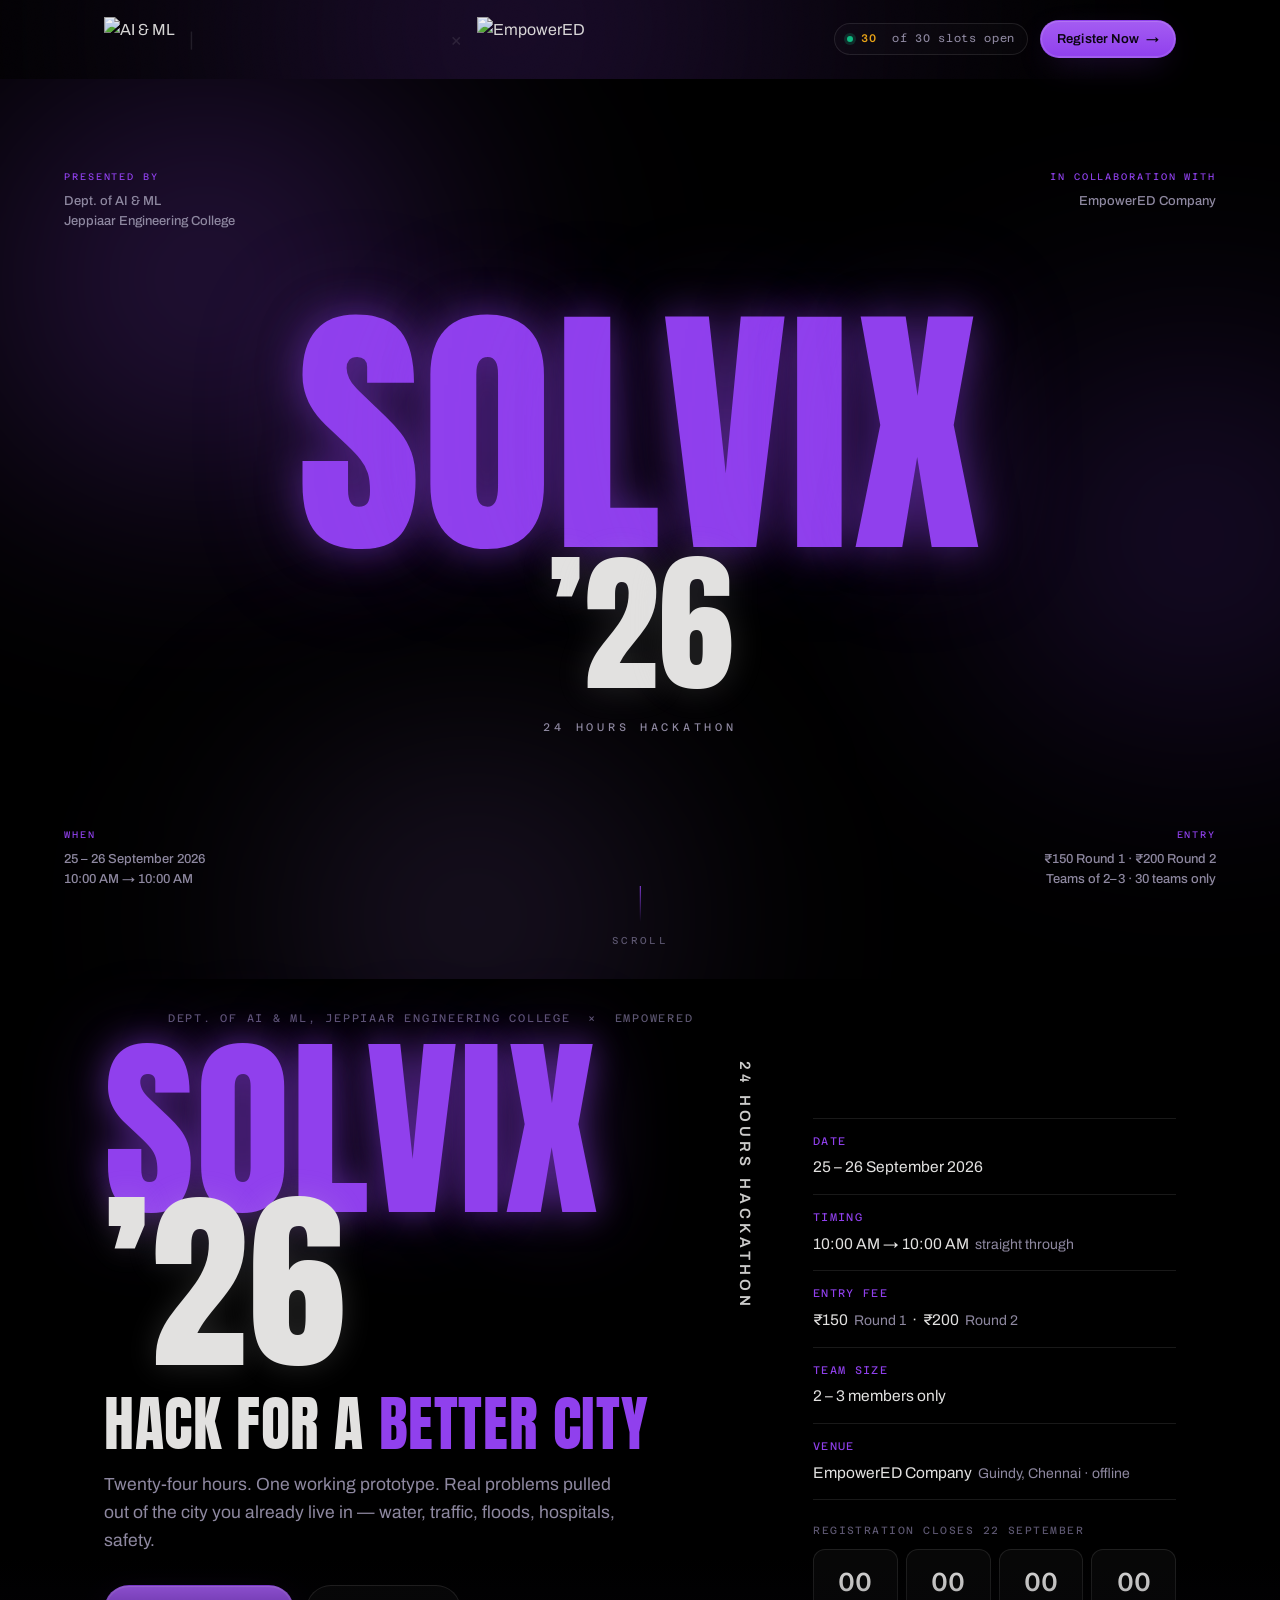
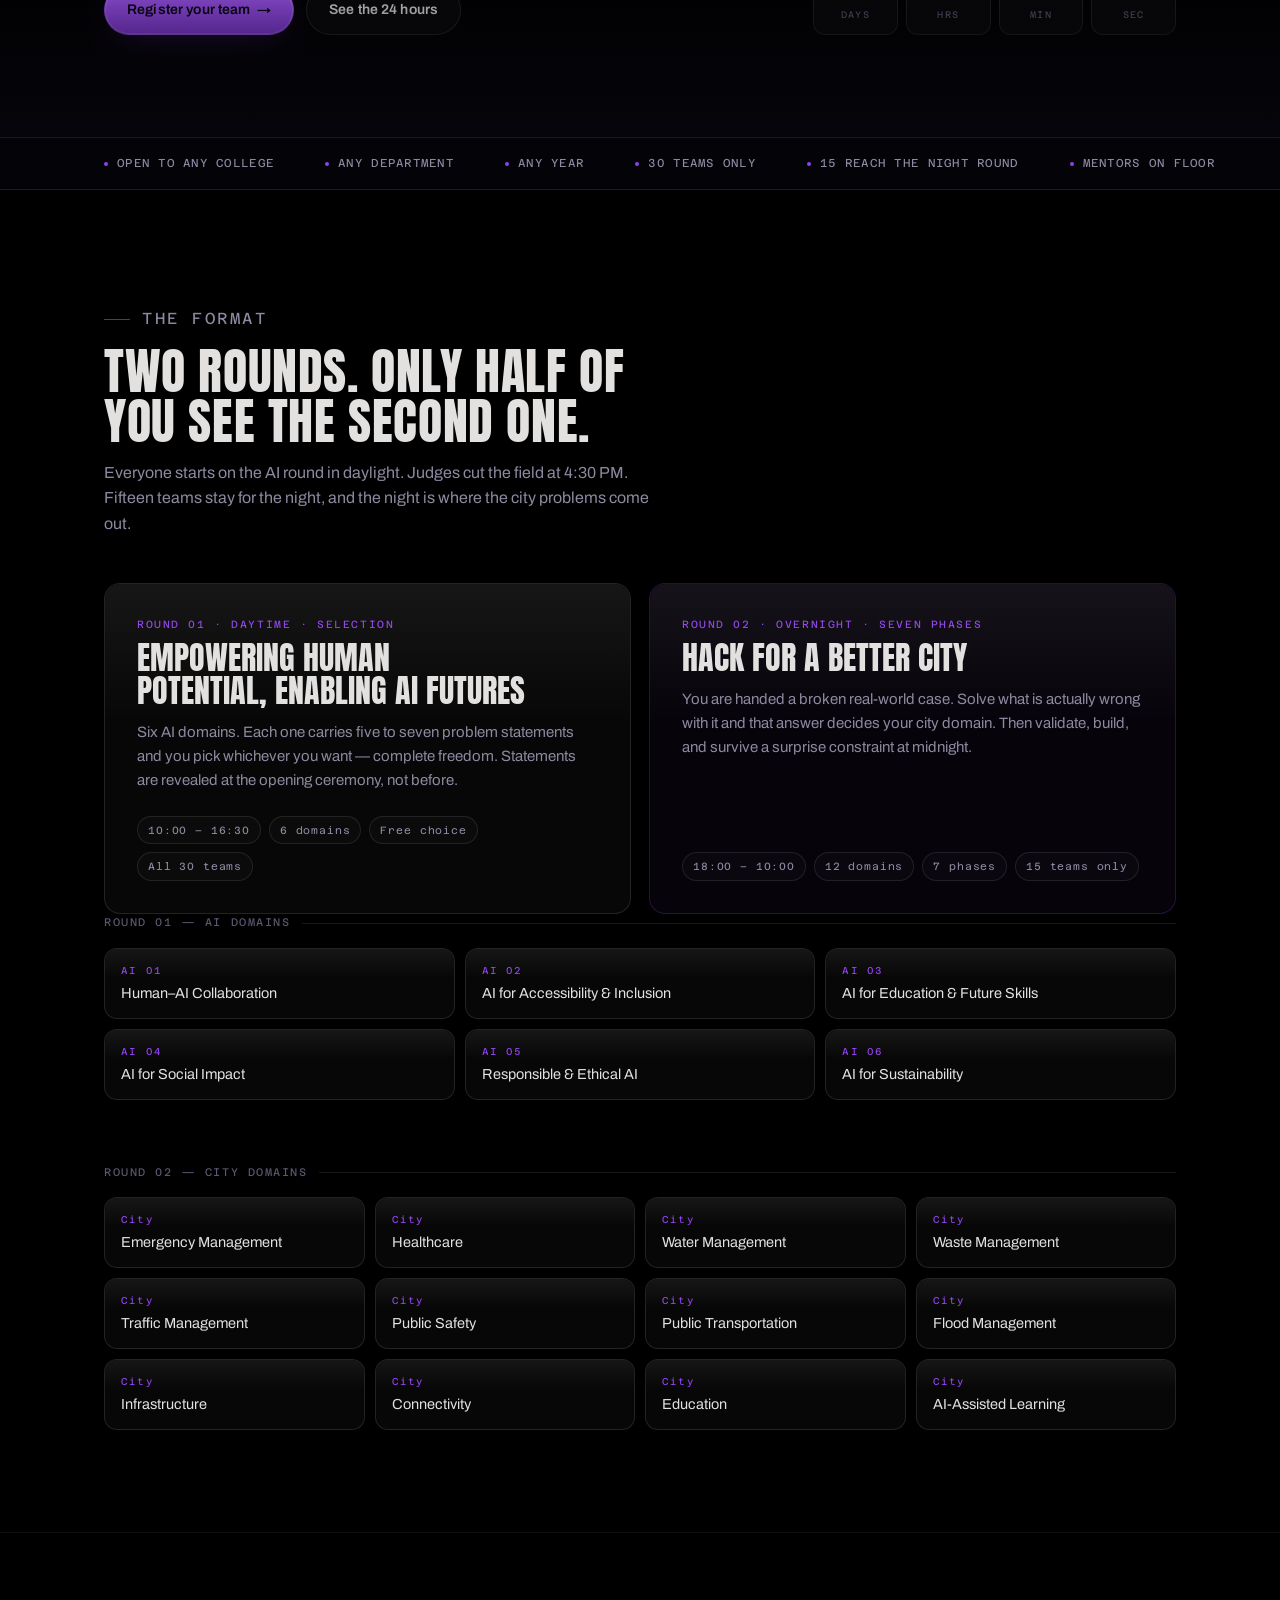
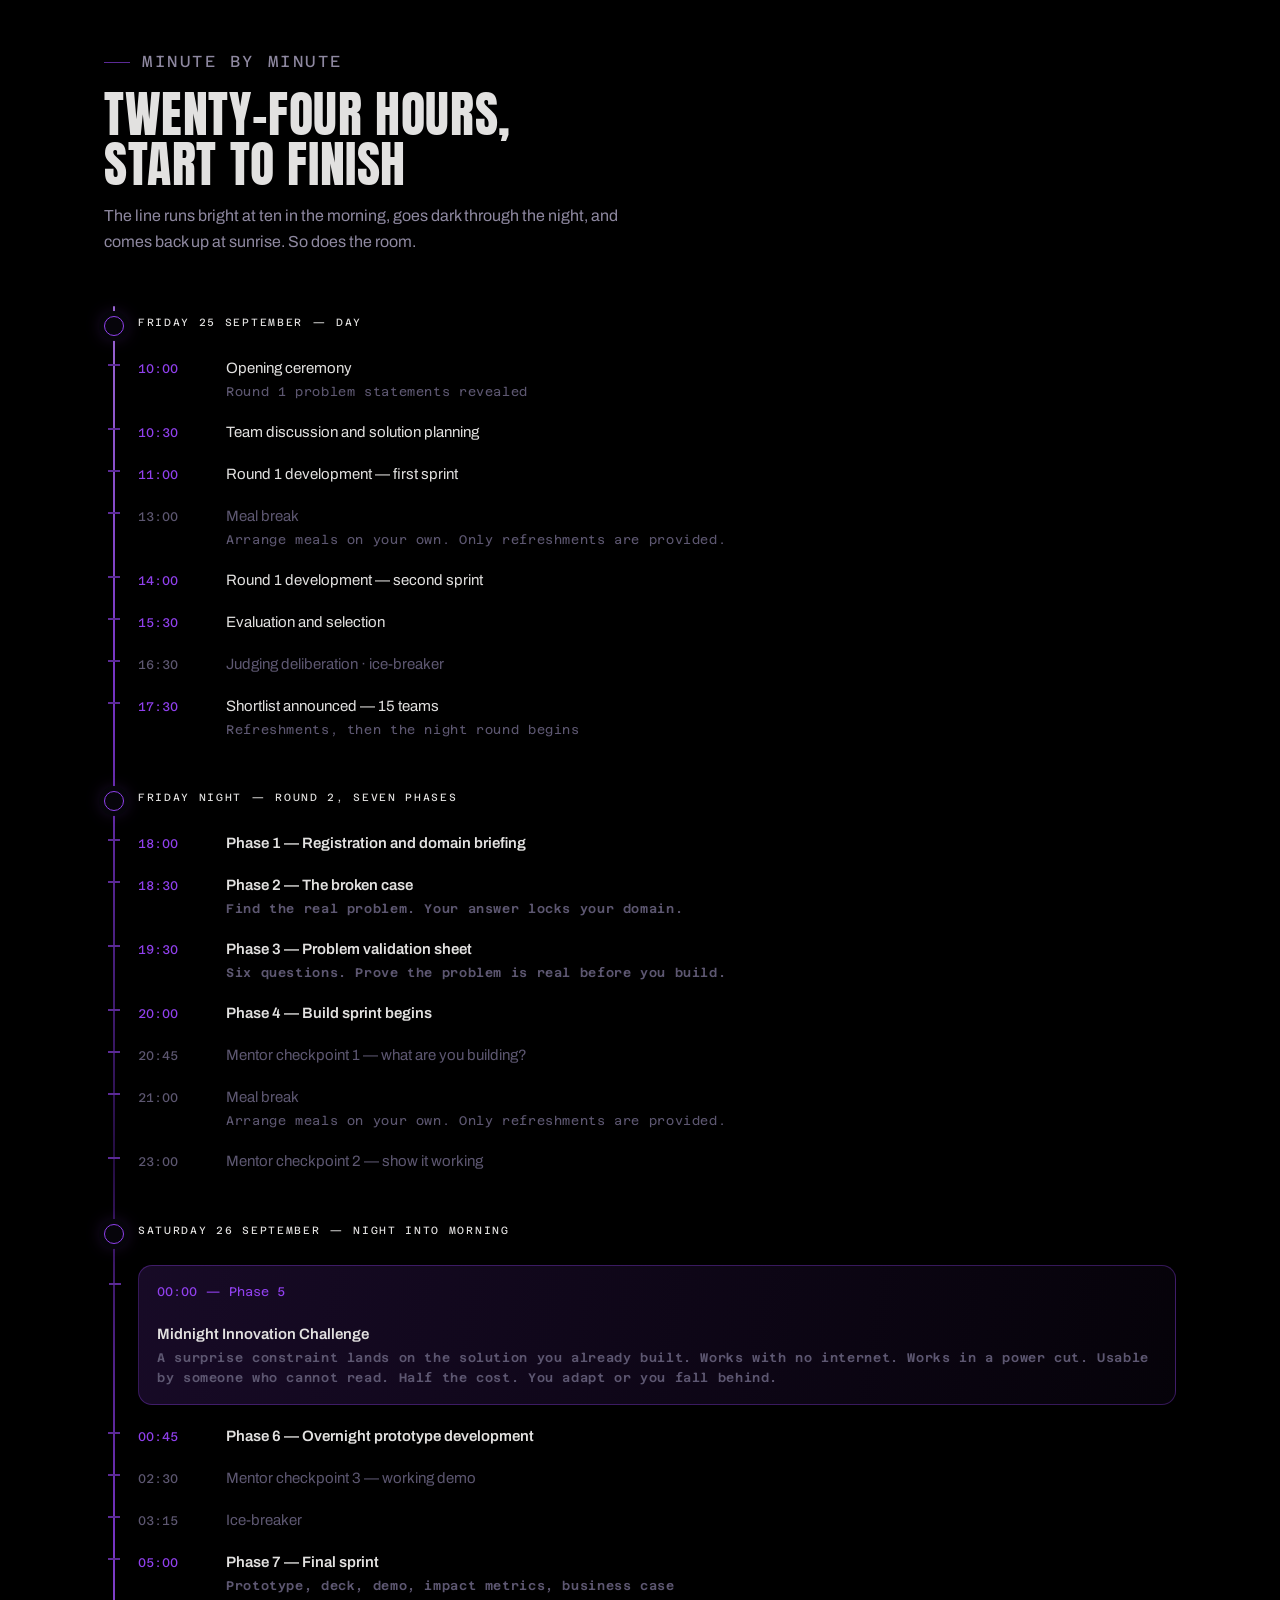
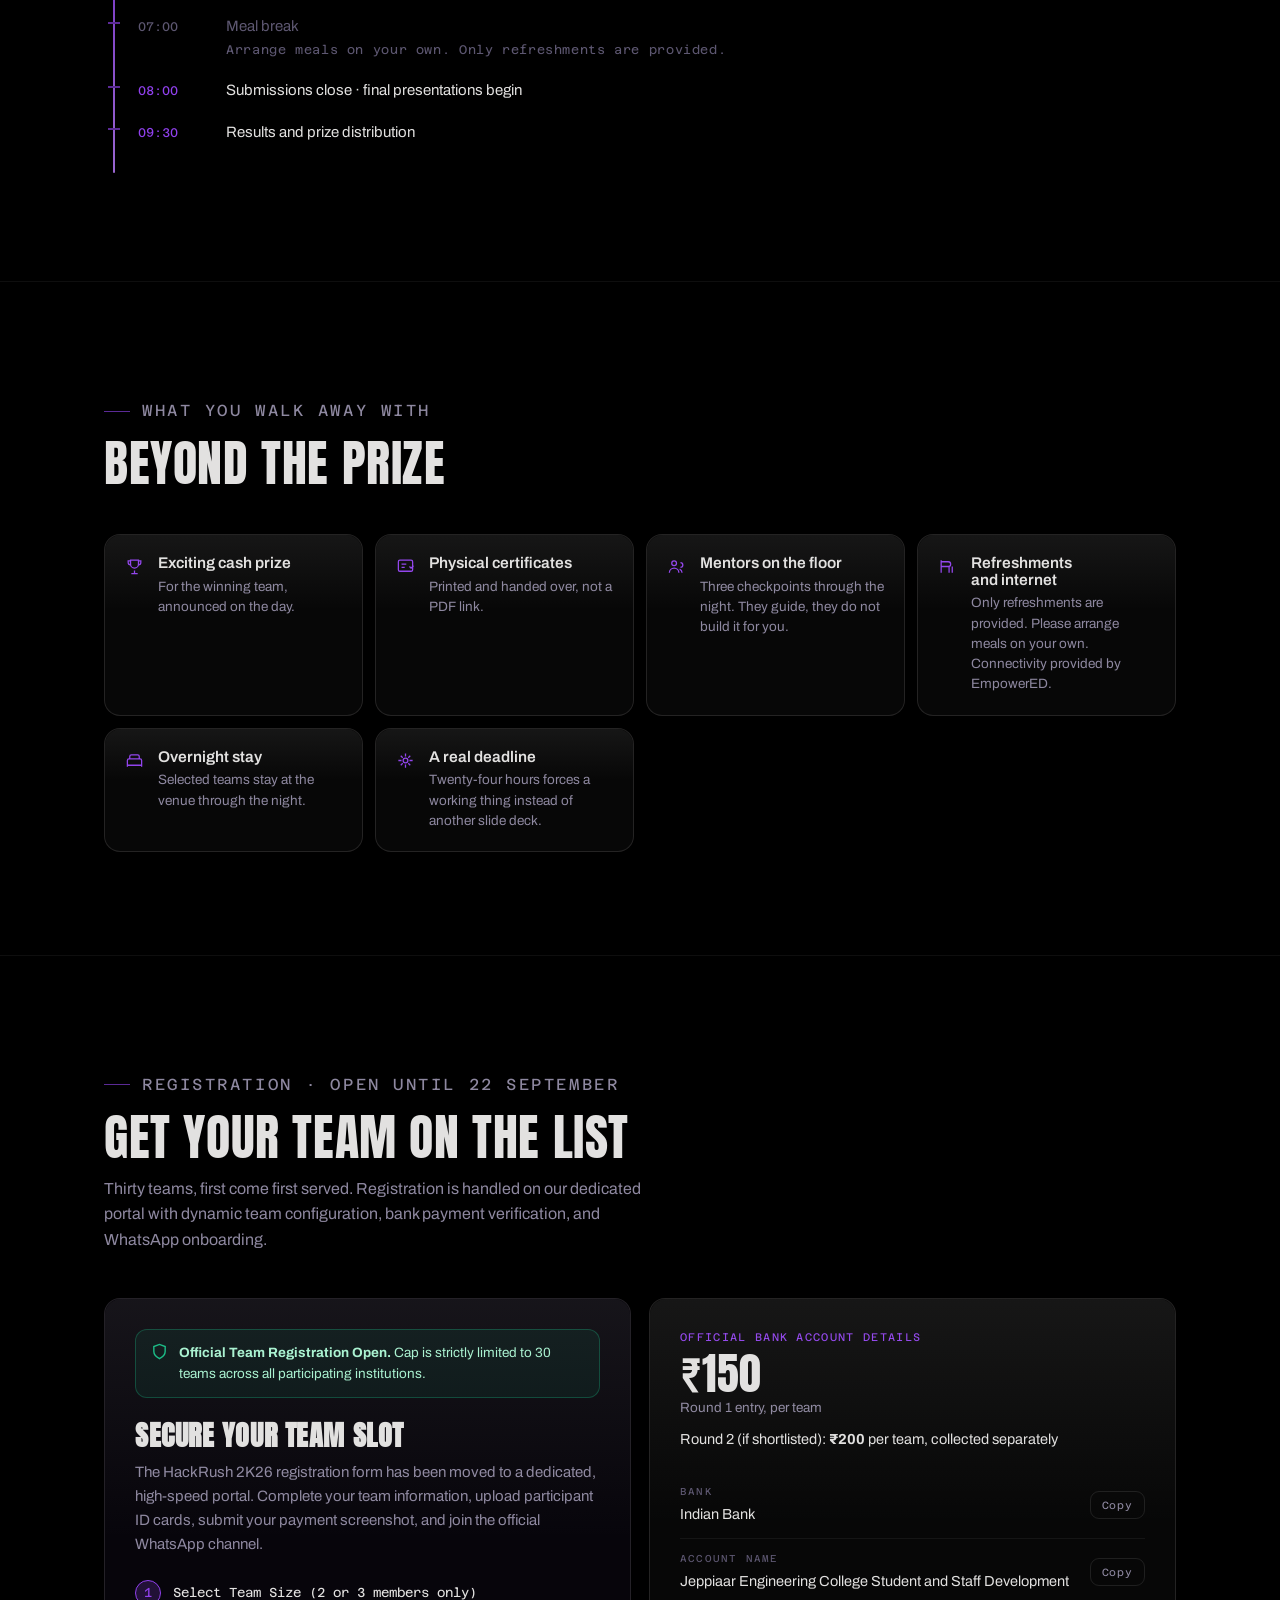
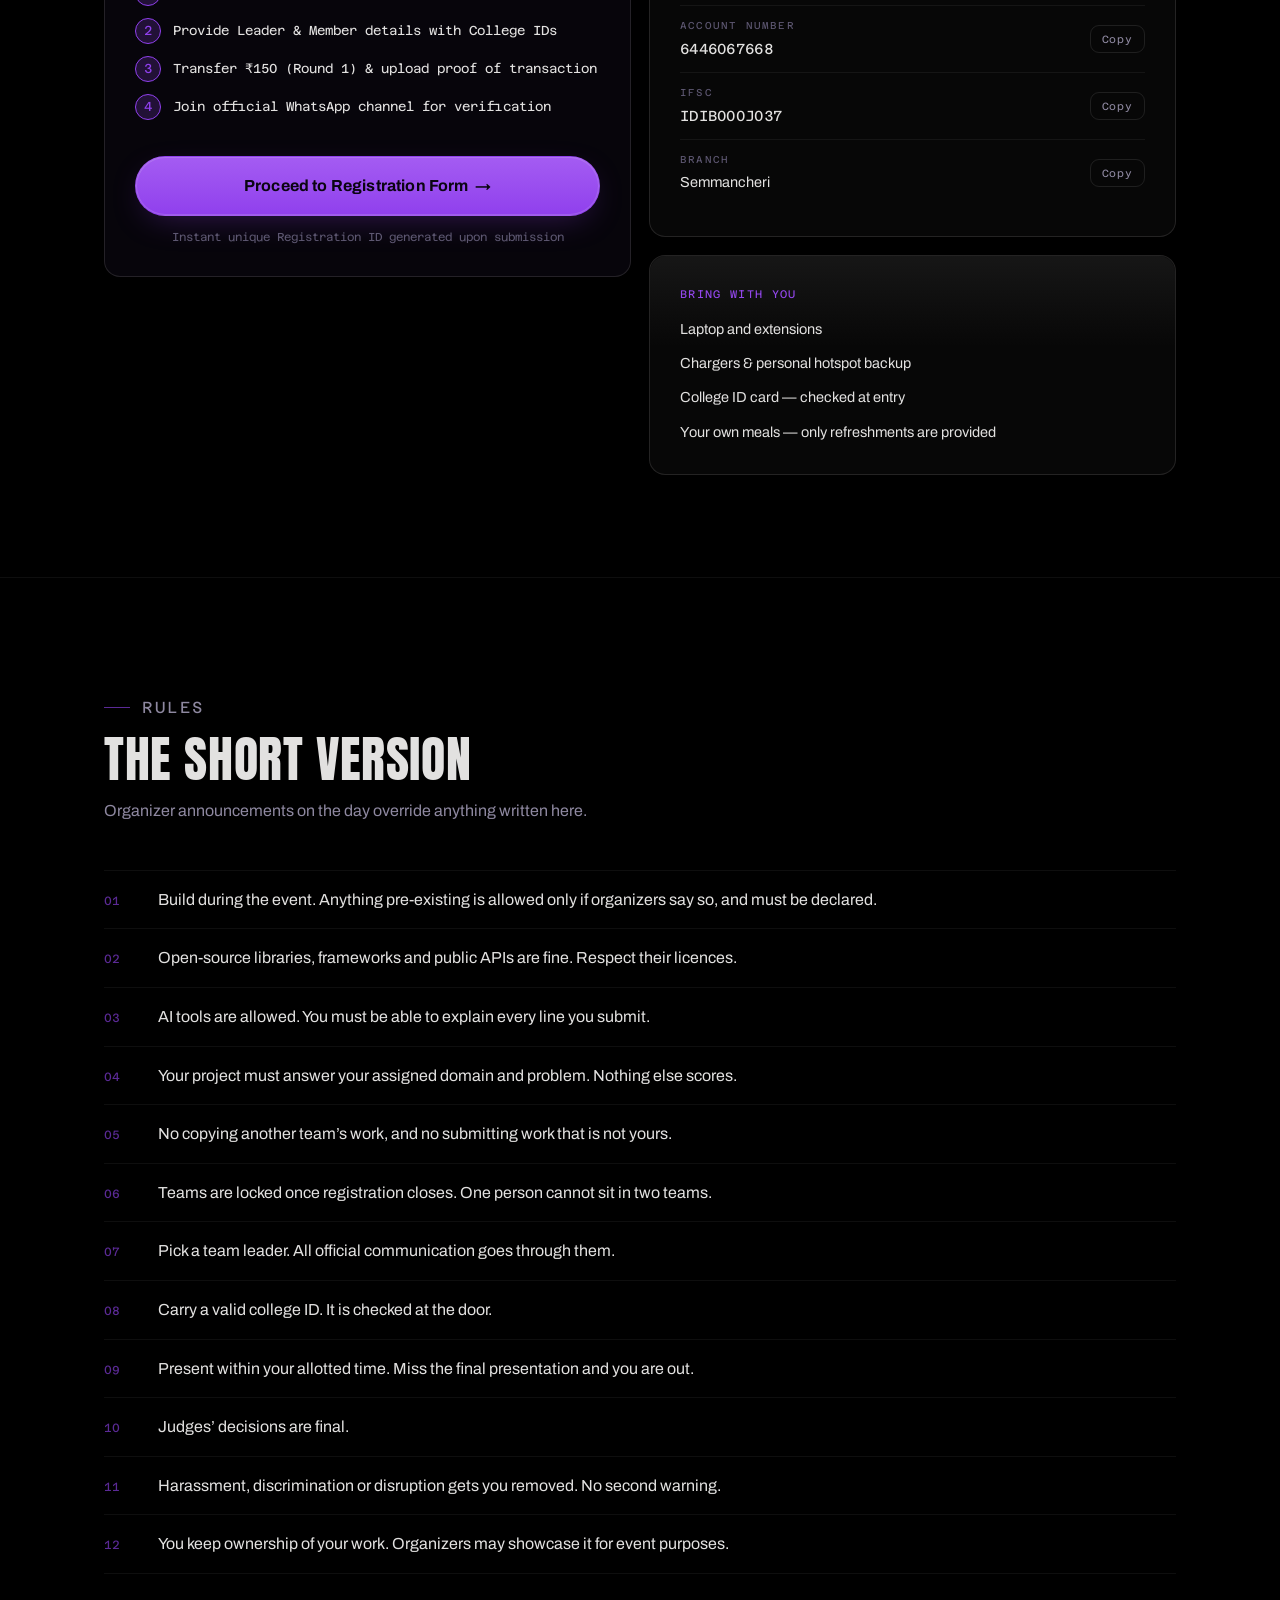
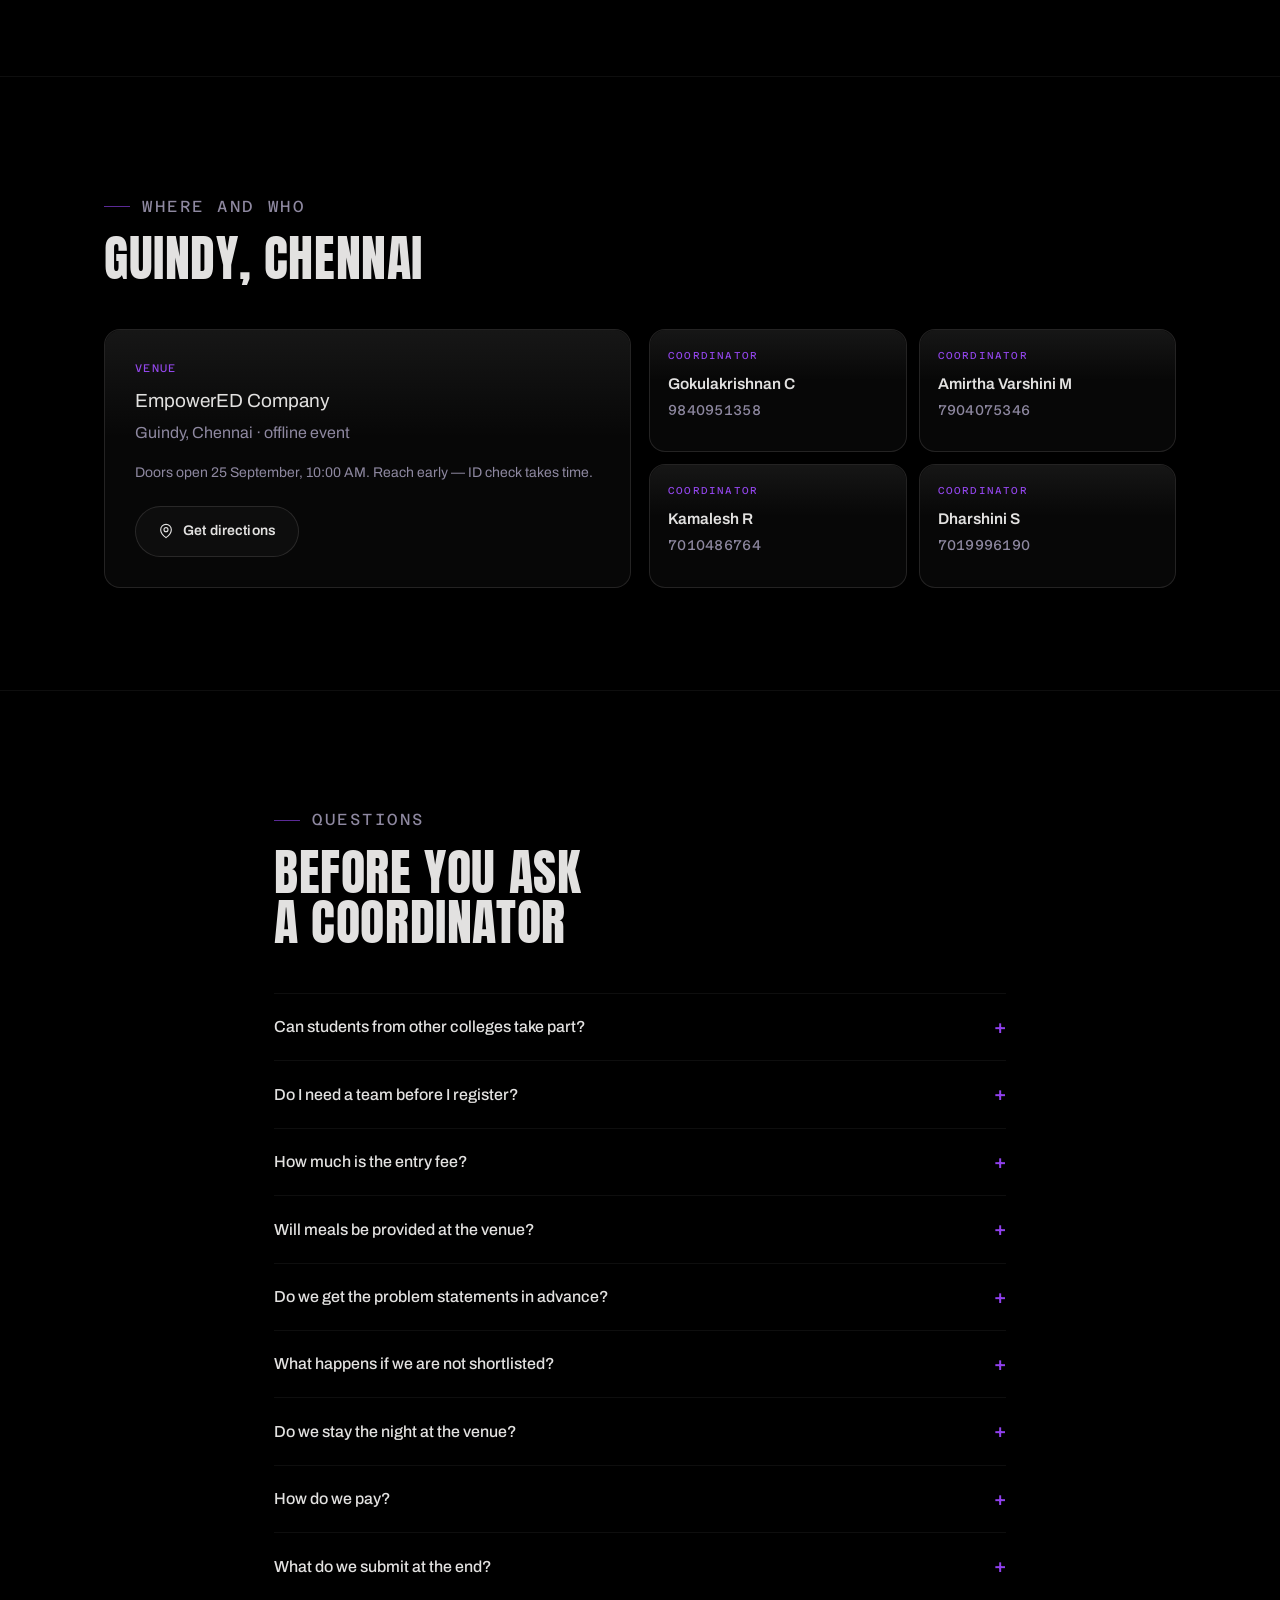
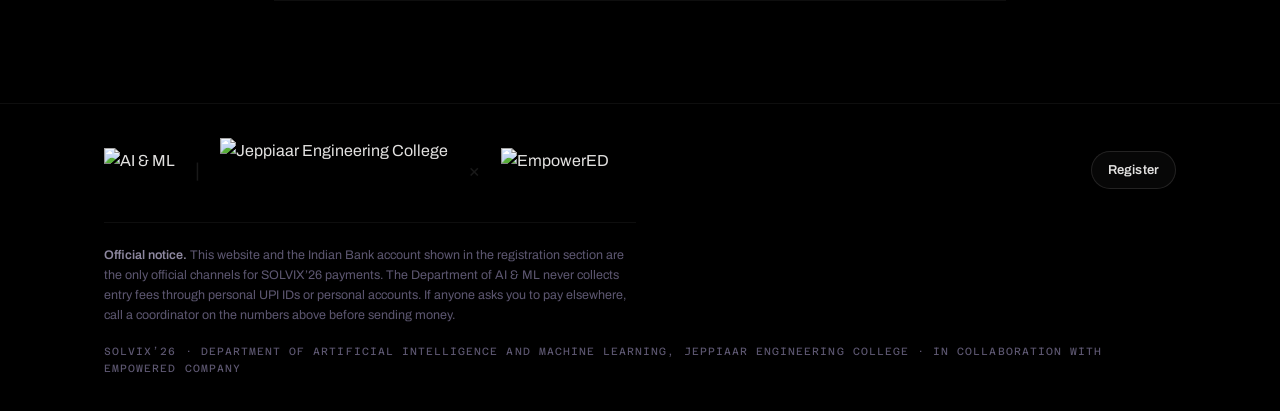
==== index.html @ 4d27a751 "Update index.html" ====
<!DOCTYPE html>
<html lang="en">
<head>
<meta charset="utf-8">
<meta name="viewport" content="width=device-width, initial-scale=1, viewport-fit=cover">
<title>SOLVIX'26 — Hack for a Better City | HackRush 2K26</title>
<meta name="description" content="SOLVIX'26 (HackRush) — a 24-hour hackathon by Dept. of AI & ML, Jeppiaar Engineering College with EmpowerED. 25-26 September 2026, Guindy, Chennai. Teams of 2-3, Round 1 Rs.150 / Round 2 Rs.200, 30 teams only.">
<meta property="og:title" content="SOLVIX'26 — Hack for a Better City | HackRush 2K26">
<meta property="og:description" content="SOLVIX'26 — a 24-hour hackathon by Dept. of AI & ML, Jeppiaar Engineering College with EmpowerED. 25-26 September 2026, Guindy, Chennai.">
<meta property="og:type" content="website">
<meta name="theme-color" content="#000000">
<meta name="color-scheme" content="dark">
<link rel="icon" href="data:image/svg+xml,%3Csvg xmlns='http://www.w3.org/2000/svg' viewBox='0 0 100 100'%3E%3Crect width='100' height='100' rx='22' fill='%23000000'/%3E%3Ctext x='50' y='50' dy='.36em' text-anchor='middle' font-family='sans-serif' font-weight='700' font-size='74' fill='%239040ED'%3ES%3C/text%3E%3C/svg%3E">
<link rel="preconnect" href="https://fonts.googleapis.com">
<link rel="preconnect" href="https://fonts.gstatic.com" crossorigin>
<link rel="stylesheet" href="https://fonts.googleapis.com/css2?family=Anton&family=Archivo:wght@400;500;600;700&family=Azeret+Mono:wght@400;500&display=swap">

<!-- Supabase CDN for live database sync if configured -->
<script src="https://cdn.jsdelivr.net/npm/@supabase/supabase-js@2"></script>
<script>
  // Optional built-in Supabase configuration. Keep credentials in this page or leave blank for local fallback.
  window.SOLVIX_SUPABASE_CONFIG = window.SOLVIX_SUPABASE_CONFIG || { url: 'https://jcpkgwbmalxhooxscpve.supabase.co', anonKey: 'sb_publishable_9Qg6FE8AYh88bM0kfgV_-g_rUemvzop' };
</script>

<style>
/* ==========================================================================
   SOLVIX'26 / HACKRUSH 2K26 — STANDALONE INDEX STYLESHEET
   Self-contained: tokens, resets, cards, stage, hero, timeline, perks, forms
   ========================================================================== */
:root {
  --void: #000000;
  --ink: #06050b;
  --ink-2: #0b0912;
  --card: #12101b;
  --card-hover: #181525;
  --card-solid: #0e0c16;
  --border: rgba(226, 225, 224, 0.12);
  --border-subtle: rgba(226, 225, 224, 0.06);
  --border-focus: #9040ed;
  --r-card: 16px;
  --assemble: 1;
  --navshow: 1;
  --violet: #9040ed;
  --violet-lo: #5b2a96;
  --violet-glow: rgba(144, 64, 237, 0.38);
  --bone: #e2e1e0;
  --ash: #8e88a0;
  --ash-dim: #5d5771;
  --hair: rgba(226, 225, 224, 0.11);
  --hair-2: rgba(226, 225, 224, 0.06);
  --amber: #e8a317;
  --emerald: #10b981;
  --crimson: #ef4444;
  --glass: rgba(226, 225, 224, 0.028);
  --glass-edge: rgba(226, 225, 224, 0.13);

  --f-display: 'Anton', 'Oswald', 'Arial Narrow', Impact, sans-serif;
  --f-body: 'Archivo', 'Helvetica Neue', Arial, sans-serif;
  --f-mono: 'Azeret Mono', ui-monospace, 'SF Mono', Menlo, monospace;

  --page: 1200px;
  --gut: clamp(20px, 5vw, 64px);
}

*, *::before, *::after {
  box-sizing: border-box;
  margin: 0;
  padding: 0;
}

html {
  font-size: 16px;
  scroll-behavior: smooth;
  background-color: var(--void);
  color: var(--bone);
  font-family: var(--f-body);
  -webkit-font-smoothing: antialiased;
  -moz-osx-font-smoothing: grayscale;
}

body {
  min-height: 100vh;
  background-color: var(--void);
  color: var(--bone);
  overflow-x: hidden;
  position: relative;
  line-height: 1.6;
}

img {
  display: block;
  max-width: 100%;
}

a {
  color: inherit;
}

h1, h2, h3, h4 {
  margin: 0;
  text-wrap: balance;
  font-weight: 600;
  line-height: 1.08;
}

/* Background Atmosphere */
.hue {
  position: fixed;
  inset: 0;
  pointer-events: none;
  z-index: 0;
}

.hue::before, .hue::after {
  content: '';
  position: absolute;
  border-radius: 50%;
  filter: blur(90px);
}

.hue::before {
  width: 120vw;
  height: 70vh;
  left: -20vw;
  top: -32vh;
  background: radial-gradient(circle at 50% 50%, rgba(144, 64, 237, 0.20), rgba(144, 64, 237, 0.05) 45%, transparent 70%);
}

.hue::after {
  width: 90vw;
  height: 60vh;
  right: -30vw;
  bottom: -25vh;
  background: radial-gradient(circle at 50% 50%, rgba(91, 42, 150, 0.16), transparent 68%);
}

.grain {
  position: fixed;
  inset: 0;
  z-index: 1;
  pointer-events: none;
  opacity: 0.035;
  mix-blend-mode: overlay;
  background-image: url("data:image/svg+xml;utf8,<svg xmlns='http://www.w3.org/2000/svg' width='140' height='140'><filter id='n'><feTurbulence type='fractalNoise' baseFrequency='.85' numOctaves='3'/></filter><rect width='140' height='140' filter='url(%23n)'/></svg>");
}

.wrap {
  position: relative;
  z-index: 2;
}

.container {
  max-width: var(--page);
  margin: 0 auto;
  padding-inline: var(--gut);
}

/* Glassmorphism Cards */
.glass {
  position: relative;
  background: var(--glass);
  border: 1px solid var(--glass-edge);
  border-radius: 16px;
  overflow: hidden;
  isolation: isolate;
  transition: border-color 0.35s ease, transform 0.35s cubic-bezier(0.2, 0.7, 0.3, 1), background 0.35s ease;
}

.glass::before {
  content: '';
  position: absolute;
  inset: 0;
  border-radius: inherit;
  pointer-events: none;
  background: linear-gradient(180deg, rgba(226, 225, 224, 0.07), transparent 42%);
}

.glass::after {
  content: '';
  position: absolute;
  inset: -1px;
  border-radius: inherit;
  pointer-events: none;
  background: radial-gradient(circle at var(--mx, 50%) var(--my, 50%), var(--violet-glow) 0%, rgba(144, 64, 237, 0.14) 32%, rgba(226, 225, 224, 0.10) 62%, transparent 78%);
  opacity: 0;
  transform: scale(1.35);
  transition: opacity 0.4s ease, transform 0.5s cubic-bezier(0.2, 0.7, 0.3, 1);
}

.glass:hover, .glass:focus-within, .glass.tapped {
  border-color: rgba(226, 225, 224, 0.42);
  transform: translateY(-3px);
}

.glass:hover::after, .glass:focus-within::after, .glass.tapped::after {
  opacity: 1;
  transform: scale(1);
}

.glass--panel {
  backdrop-filter: blur(18px);
  -webkit-backdrop-filter: blur(18px);
  background: rgba(11, 9, 18, 0.65);
}

/* Preloader */
.preload {
  display: none;
}

:root.loading, :root.loading body {
  overflow: hidden;
}

:root.loading .preload {
  display: flex;
  flex-direction: column;
  align-items: center;
  justify-content: center;
  gap: 26px;
  position: fixed;
  inset: 0;
  z-index: 200;
  background: radial-gradient(circle at 50% 46%, #150c28 0%, #07040e 40%, #000 76%);
}

.preload__rings {
  position: absolute;
  inset: 0;
  display: grid;
  place-items: center;
  pointer-events: none;
}

.preload__rings i {
  position: absolute;
  border-radius: 50%;
  border: 1px solid rgba(144, 64, 237, 0.17);
}

.preload__rings i:nth-child(1) { width: min(62vw, 250px); height: min(62vw, 250px); animation: plr 3.4s ease-in-out infinite; }
.preload__rings i:nth-child(2) { width: min(88vw, 390px); height: min(88vw, 390px); animation: plr 3.4s ease-in-out 0.35s infinite; }
.preload__rings i:nth-child(3) { width: min(120vw, 540px); height: min(120vw, 540px); animation: plr 3.4s ease-in-out 0.7s infinite; }
.preload__rings i:nth-child(4) { width: min(155vw, 700px); height: min(155vw, 700px); animation: plr 3.4s ease-in-out 1.05s infinite; }

@keyframes plr {
  0%, 100% { opacity: 0.3; transform: scale(0.985); }
  50% { opacity: 0.85; transform: scale(1.035); }
}

.preload__mark {
  position: relative;
  z-index: 2;
  width: min(78vw, 420px);
  height: auto;
  overflow: visible;
}

.preload__bloom {
  position: absolute;
  z-index: 1;
  width: min(96vw, 560px);
  height: min(60vw, 340px);
  border-radius: 50%;
  pointer-events: none;
  filter: blur(60px);
  background: radial-gradient(ellipse at 50% 50%, rgba(144, 64, 237, 0.38), rgba(144, 64, 237, 0.12) 45%, transparent 72%);
  animation: plb 3.4s ease-in-out infinite;
}

@keyframes plb {
  0%, 100% { opacity: 0.7; transform: scale(1); }
  50% { opacity: 1; transform: scale(1.08); }
}

.preload__txt {
  position: relative;
  z-index: 2;
  margin: 0;
  font-family: var(--f-mono);
  font-size: 11px;
  letter-spacing: 0.3em;
  text-transform: uppercase;
  color: var(--ash-dim);
  display: flex;
  gap: 12px;
  align-items: baseline;
}

.preload__txt b {
  color: var(--bone);
  font-weight: 400;
  font-variant-numeric: tabular-nums;
  letter-spacing: 0.12em;
}

.preload.done {
  animation: plOut 1.5s cubic-bezier(0.5, 0, 0.86, 0.32) forwards;
}

@keyframes plOut {
  0% { opacity: 1; transform: scale(1); filter: blur(0); }
  16% { opacity: 1; transform: scale(0.93); filter: blur(0); }
  55% { opacity: 0.85; transform: scale(1.5); filter: blur(2px); }
  100% { opacity: 0; transform: scale(4.2); filter: blur(16px); }
}

.wrap.zoomin {
  animation: plIn 2s cubic-bezier(0.5, 0, 0.16, 1) 0.2s both;
}

@keyframes plIn {
  0% { transform: scale(1.08); opacity: 0; }
  20% { opacity: 0.7; }
  50% { opacity: 1; }
  100% { transform: scale(1); opacity: 1; }
}

/* Nav */
.nav {
  position: sticky;
  top: 0;
  z-index: 40;
  border-bottom: 1px solid transparent;
  transition: 0.3s;
}

.nav.stuck {
  background: rgba(6, 5, 11, 0.85);
  backdrop-filter: blur(16px);
  -webkit-backdrop-filter: blur(16px);
  border-bottom-color: var(--hair);
}

:root.intro .nav {
  opacity: 1;
  transform: none;
}

:root.intro .nav[data-off="1"] {
  opacity: 1;
  pointer-events: auto;
}

.nav__in {
  display: flex;
  align-items: center;
  gap: 22px;
  padding-block: 8px;
  overflow: visible;
}

.nav__logos {
  display: flex;
  align-items: center;
  gap: 14px;
  flex-shrink: 0;
}

.nav__logos img {
  width: auto;
  object-fit: contain;
  opacity: 0.95;
  transition: opacity 0.2s;
}

.brand-logo {
  display: block;
  width: auto;
  object-fit: contain;
}

.nav__logos img.brand-logo--aiml,
.brand-logo--aiml { height: 44px; max-width: 108px; }
.nav__logos img.brand-logo--jeppiaar,
.brand-logo--jeppiaar {
  height: 118px;
  max-height: none !important;
  max-width: none !important;
  width: auto !important;
  flex-shrink: 0;
  transform: scale(1.22);
  transform-origin: center center;
  margin-block: -28px;
  position: relative;
  z-index: 1;
}
.nav__logos img.brand-logo--empowered,
.brand-logo--empowered { height: 44px; max-width: 160px; }
.brand-divider {
  color: var(--hair);
  font-size: 20px;
  line-height: 1;
}

.nav__logos:hover img {
  opacity: 1;
}

.nav__links {
  display: none;
  gap: 24px;
  margin-left: auto;
  font-size: 13.5px;
  color: var(--ash);
}

.nav__links a {
  text-decoration: none;
  transition: color 0.2s;
  display: inline-flex;
  align-items: center;
  gap: 5px;
}

.nav__links a:hover, .nav__links a.active {
  color: var(--bone);
}

.nav__right {
  display: flex;
  align-items: center;
  gap: 12px;
  margin-left: auto;
}

.nav__links + .nav__right {
  margin-left: 0;
}

/* Chips & Badges */
.chip {
  display: inline-flex;
  align-items: center;
  gap: 8px;
  padding: 6px 12px;
  border-radius: 999px;
  border: 1px solid var(--hair);
  font-family: var(--f-mono);
  font-size: 11px;
  letter-spacing: 0.06em;
  color: var(--ash);
  white-space: nowrap;
  background: rgba(226, 225, 224, 0.02);
}

.chip b {
  color: var(--amber);
  font-weight: 500;
}

.dot {
  width: 6px;
  height: 6px;
  border-radius: 50%;
  background: var(--amber);
  box-shadow: 0 0 0 3px rgba(232, 163, 23, 0.16);
}

.dot--live {
  background: var(--emerald);
  box-shadow: 0 0 0 3px rgba(16, 185, 129, 0.2);
}

/* Buttons */
.btn {
  display: inline-flex;
  align-items: center;
  justify-content: center;
  gap: 9px;
  padding: 13px 22px;
  border-radius: 999px;
  border: 1px solid transparent;
  font-family: var(--f-body);
  font-size: 14px;
  font-weight: 600;
  letter-spacing: 0.01em;
  text-decoration: none;
  cursor: pointer;
  transition: 0.28s ease;
  white-space: nowrap;
}

.btn--primary {
  background: linear-gradient(180deg, #a45cf2, var(--violet));
  color: #0b0512;
  box-shadow: 0 0 0 1px rgba(226, 225, 224, 0.18) inset, 0 10px 34px -12px var(--violet-glow);
}

.btn--primary:hover {
  box-shadow: 0 0 0 1px rgba(226, 225, 224, 0.34) inset, 0 14px 44px -10px var(--violet-glow);
  transform: translateY(-2px);
}

.btn--ghost {
  border-color: var(--glass-edge);
  color: var(--bone);
  background: var(--glass);
}

.btn--ghost:hover {
  border-color: rgba(226, 225, 224, 0.42);
  transform: translateY(-2px);
}

.btn--sm {
  padding: 8px 16px;
  font-size: 13px;
}

/* Stage Opening Section */
.stage {
  display: none;
  position: relative;
  background: var(--void);
}

:root.intro .stage {
  display: block;
  height: 100vh;
}

@media (max-width: 760px) {
  :root.intro .stage { height: 100vh; }
}

.stage__sticky {
  position: sticky;
  top: 0;
  height: 100vh;
  overflow: hidden;
}

.stage__haze {
  position: absolute;
  inset: -20%;
  pointer-events: none;
  opacity: var(--haze, 1);
}

.stage__haze b {
  position: absolute;
  display: block;
  border-radius: 50%;
  filter: blur(100px);
  will-change: transform;
}

.stage__haze .h1 {
  width: 72vw; height: 62vh; left: 0; top: 8%;
  background: radial-gradient(circle, rgba(150, 72, 240, 0.30), rgba(150, 72, 240, 0.10) 42%, transparent 70%);
  animation: hz1 30s ease-in-out infinite alternate;
}

.stage__haze .h2 {
  width: 64vw; height: 58vh; right: -4%; top: 30%;
  background: radial-gradient(circle, rgba(112, 52, 198, 0.26), rgba(112, 52, 198, 0.08) 44%, transparent 72%);
  animation: hz2 38s ease-in-out infinite alternate;
}

.stage__haze .h3 {
  width: 58vw; height: 48vh; left: 20%; bottom: 2%;
  background: radial-gradient(circle, rgba(178, 122, 246, 0.18), transparent 70%);
  animation: hz3 34s ease-in-out infinite alternate;
}

@keyframes hz1 { from { transform: translate3d(-5%, -4%, 0) scale(1); } to { transform: translate3d(9%, 7%, 0) scale(1.16); } }
@keyframes hz2 { from { transform: translate3d(6%, 5%, 0) scale(1.1); } to { transform: translate3d(-7%, -6%, 0) scale(1); } }
@keyframes hz3 { from { transform: translate3d(3%, 4%, 0) scale(1.05); } to { transform: translate3d(-8%, -5%, 0) scale(1.2); } }

.stage__cue {
  position: absolute;
  left: 50%;
  bottom: 30px;
  transform: translateX(-50%);
  z-index: 6;
  display: flex;
  flex-direction: column-reverse;
  align-items: center;
  gap: 11px;
  font-family: var(--f-mono);
  font-size: 10px;
  letter-spacing: 0.24em;
  text-transform: uppercase;
  color: var(--ash-dim);
}

.stage__cue i {
  display: block;
  width: 1px;
  height: 36px;
  transform-origin: top;
  background: linear-gradient(180deg, var(--violet), transparent);
  animation: cue 2.4s ease-in-out infinite;
}

@keyframes cue {
  0%, 100% { opacity: 0.2; transform: scaleY(0.55); }
  50% { opacity: 1; transform: scaleY(1); }
}

.stage__word {
  position: absolute;
  inset: 0;
  z-index: 3;
  pointer-events: none;
  display: flex;
  flex-direction: column;
  align-items: center;
  justify-content: center;
}

.stage__word span {
  display: flex;
  font-family: var(--f-display);
  font-weight: 400;
  font-stretch: condensed;
}

.stage__word b {
  display: inline-block;
  font-weight: 400;
  will-change: opacity, transform, filter;
}

.stage__word .l1 {
  font-size: clamp(80px, 23vw, 268px);
  line-height: 0.84;
  letter-spacing: 0.005em;
  color: var(--violet);
  text-shadow: 0 0 42px rgba(144, 64, 237, 0.50), 0 0 120px rgba(144, 64, 237, 0.24);
}

.stage__word .l2 {
  font-size: clamp(46px, 13vw, 152px);
  line-height: 0.92;
  margin-top: 0.05em;
  color: var(--bone);
  text-shadow: 0 0 34px rgba(226, 225, 224, 0.16);
}

.stage__tag {
  position: relative;
  z-index: 3;
  margin: clamp(15px, 2.3vw, 26px) 0 0;
  text-align: center;
  font-family: var(--f-mono);
  font-size: 11px;
  letter-spacing: 0.34em;
  text-transform: uppercase;
  color: var(--ash);
}

.stage__meta {
  position: absolute;
  inset: clamp(70px, 10vh, 112px) var(--gut);
  z-index: 4;
}

.fact {
  position: absolute;
  max-width: 238px;
}

.fact em {
  display: block;
  font-style: normal;
  font-family: var(--f-mono);
  font-size: 9.5px;
  letter-spacing: 0.2em;
  text-transform: uppercase;
  color: var(--violet);
  margin-bottom: 8px;
}

.fact i {
  display: block;
  font-style: normal;
  font-family: var(--f-body);
  font-weight: 500;
  font-size: 13px;
  line-height: 1.5;
  color: var(--ash);
}

.f-tl { left: 0; top: 0; }
.f-tr { right: 0; top: 0; text-align: right; }
.f-bl { left: 0; bottom: 0; }
.f-br { right: 0; bottom: 0; text-align: right; }

@media (max-width: 920px) {
  .stage__meta {
    position: static;
    inset: auto;
    width: 100%;
    max-width: 470px;
    padding-inline: var(--gut);
    margin-top: clamp(24px, 4.4vh, 40px);
    display: grid;
    grid-template-columns: 1fr 1fr;
    gap: 17px 18px;
  }
  .fact { position: static; max-width: none; text-align: left; }
  .stage__cue { display: none; }
}

@keyframes swRise {
  from { opacity: 0; transform: translateY(24px) scale(0.95); filter: blur(10px); }
  to { opacity: 1; transform: none; filter: blur(0); }
}

@keyframes swFact {
  from { opacity: 0; transform: translateY(14px); }
  to { opacity: 1; transform: none; }
}

.stage__word.in .l1 { animation: swRise 1.15s cubic-bezier(0.2, 0.75, 0.25, 1) 0.05s backwards; }
.stage__word.in .l2 { animation: swRise 1.15s cubic-bezier(0.2, 0.75, 0.25, 1) 0.24s backwards; }
.stage__word.in .stage__tag { animation: swFact 0.8s ease-out 0.66s backwards; }
.stage__word.in .fact { animation: swFact 0.8s cubic-bezier(0.2, 0.75, 0.25, 1) backwards; animation-delay: var(--d, 0.9s); }

/* Hero Section */
.hero {
  position: relative;
  background: var(--void);
  border-bottom: 1px solid var(--hair);
}

:root.intro .hero__in {
  padding-top: clamp(16px, 2.4vw, 32px);
}

:root.intro .hero__lede, :root.intro .hero__cta, :root.intro .hero .eyebrow,
:root.intro .hero h1, :root.intro .hero .facts, :root.intro .hero .count {
  opacity: 1;
}

.hero::after {
  content: '';
  position: absolute;
  left: 0; right: 0; bottom: 0;
  height: 180px;
  background: linear-gradient(180deg, transparent, var(--ink));
  pointer-events: none;
}

.hero__in {
  padding-block: clamp(40px, 7vw, 84px) clamp(56px, 8vw, 104px);
  display: grid;
  gap: clamp(32px, 5vw, 56px);
}

@media (min-width: 960px) {
  .hero__in {
    grid-template-columns: minmax(0, 1.35fr) minmax(300px, 0.75fr);
    align-items: end;
  }
}

.eyebrow {
  font-family: var(--f-mono);
  font-size: 11px;
  letter-spacing: 0.16em;
  text-transform: uppercase;
  color: var(--ash-dim);
  display: flex;
  align-items: center;
  gap: 12px;
  flex-wrap: wrap;
}

.eyebrow::before {
  content: '';
  width: 26px;
  height: 1px;
  background: var(--violet-lo);
  flex-shrink: 0;
}

.hero__eyebrow {
  justify-content: center;
  text-align: center;
  flex-direction: column;
  gap: 14px;
}

.hero__eyebrow::before {
  display: none;
}

.hero__eyebrow .hero__register {
  min-width: 220px;
  padding: 15px 28px;
  font-size: 16px;
  box-shadow: 0 0 0 1px rgba(226, 225, 224, 0.22) inset, 0 14px 40px -10px var(--violet-glow);
}

.mark { 
  margin-top: 26px;
  display: flex;
  align-items: flex-start;
  gap: clamp(18px, 3.4vw, 48px);
}

.mark__type { min-width: 0; flex: 1 1 auto; }
.mark__rot { flex: 0 0 auto; }

.wordmark {
  font-family: var(--f-display);
  font-weight: 400;
  line-height: 0.78;
  font-size: clamp(76px, 16.5vw, 196px);
  letter-spacing: 0.005em;
  font-stretch: condensed;
  color: var(--violet);
  margin: 0;
  text-shadow: 0 0 34px rgba(144, 64, 237, 0.55), 0 0 90px rgba(144, 64, 237, 0.28);
}

.wordmark .nm, .wordmark .yr { display: inline-block; white-space: nowrap; }
.wordmark .yr { display: table; color: var(--bone); text-shadow: 0 0 30px rgba(226, 225, 224, 0.16); }

.mark__rot {
  writing-mode: vertical-rl;
  font-family: var(--f-body);
  font-weight: 600;
  font-size: clamp(11px, 1.5vw, 15px);
  letter-spacing: 0.28em;
  text-transform: uppercase;
  color: var(--bone);
  padding-top: 8px;
  opacity: 0.9;
  white-space: nowrap;
}

.hero h1 {
  font-family: var(--f-display);
  font-weight: 400;
  text-transform: uppercase;
  font-size: clamp(30px, 5.4vw, 60px);
  line-height: 0.96;
  letter-spacing: 0.01em;
  margin-top: clamp(24px, 3.4vw, 36px);
}

.hero h1 em {
  font-style: normal;
  color: var(--violet);
}

.hero__lede {
  margin: 18px 0 0;
  max-width: 52ch;
  color: var(--ash);
  font-size: clamp(15px, 1.6vw, 17.5px);
}

.hero__cta {
  display: flex;
  flex-wrap: wrap;
  gap: 12px;
  margin-top: 30px;
}

/* Facts Column */
.facts {
  display: grid;
  gap: 0;
}

.facts__row {
  padding: 14px 0;
  border-top: 1px solid var(--hair);
}

.facts__row:last-child {
  border-bottom: 1px solid var(--hair);
}

.facts__k {
  font-family: var(--f-mono);
  font-size: 11px;
  letter-spacing: 0.12em;
  text-transform: uppercase;
  color: var(--violet);
  margin: 0;
}

.facts__v {
  margin-top: 5px;
  margin-bottom: 0;
  font-size: 15.5px;
  color: var(--bone);
}

.facts__v span {
  color: var(--ash);
  font-size: 14px;
}

/* Countdown */
.count {
  margin-top: 22px;
}

.count__lbl {
  font-family: var(--f-mono);
  font-size: 10.5px;
  letter-spacing: 0.14em;
  text-transform: uppercase;
  color: var(--ash-dim);
  margin: 0;
}

.count__grid {
  display: grid;
  grid-template-columns: repeat(4, 1fr);
  gap: 8px;
  margin-top: 10px;
}

.count__cell {
  padding: 12px 6px;
  border-radius: 12px;
  text-align: center;
  background: var(--glass);
  border: 1px solid var(--hair);
}

.count__n {
  font-family: var(--f-mono);
  font-weight: 500;
  font-size: clamp(19px, 3.6vw, 26px);
  font-variant-numeric: tabular-nums;
  color: var(--bone);
  margin: 0;
}

.count__u {
  font-family: var(--f-mono);
  font-size: 9.5px;
  letter-spacing: 0.13em;
  text-transform: uppercase;
  color: var(--ash-dim);
  margin-top: 3px;
  margin-bottom: 0;
}

/* Ticker */
.ticker {
  border-bottom: 1px solid var(--hair);
  background: rgba(11, 9, 18, 0.4);
}

.ticker__in {
  display: flex;
  gap: clamp(22px, 4vw, 54px);
  padding-block: 16px;
  overflow-x: auto;
  scrollbar-width: none;
}

.ticker__in::-webkit-scrollbar {
  display: none;
}

.ticker__i {
  font-family: var(--f-mono);
  font-size: 11.5px;
  letter-spacing: 0.11em;
  text-transform: uppercase;
  color: var(--ash);
  white-space: nowrap;
  display: flex;
  align-items: center;
  gap: 9px;
}

.ticker__i::before {
  content: '';
  width: 4px;
  height: 4px;
  border-radius: 50%;
  background: var(--violet);
  flex-shrink: 0;
}

/* Sections */
section {
  padding-block: clamp(58px, 8vw, 104px);
  border-bottom: 1px solid var(--hair-2);
}

.sec-head {
  margin-bottom: clamp(28px, 4vw, 46px);
  max-width: 62ch;
}

.sec-head h2 {
  font-family: var(--f-display);
  font-weight: 400;
  text-transform: uppercase;
  font-size: clamp(28px, 4.6vw, 50px);
  line-height: 1;
  margin-top: 14px;
  letter-spacing: 0.012em;
}

.sec-head p {
  margin: 14px 0 0;
  color: var(--ash);
  font-size: 16px;
}

.grid {
  display: grid;
  gap: 14px;
}

.g2 {
  grid-template-columns: 1fr;
}

@media (min-width: 820px) {
  .g2 { grid-template-columns: 1fr 1fr; gap: 18px; }
}

/* Round cards */
.round {
  padding: clamp(22px, 3vw, 32px);
  display: flex;
  flex-direction: column;
}

.round__tag {
  font-family: var(--f-mono);
  font-size: 10.5px;
  letter-spacing: 0.15em;
  text-transform: uppercase;
  color: var(--violet);
  margin: 0;
}

.round__h {
  font-family: var(--f-display);
  font-weight: 400;
  text-transform: uppercase;
  font-size: clamp(23px, 3vw, 32px);
  margin-top: 10px;
  line-height: 1.02;
}

.round__sub {
  color: var(--ash);
  margin: 12px 0 0;
  font-size: 15px;
}

.round__meta {
  display: flex;
  flex-wrap: wrap;
  gap: 8px;
  margin-top: auto;
  padding-top: 24px;
}

.tag {
  font-family: var(--f-mono);
  font-size: 10.5px;
  letter-spacing: 0.08em;
  padding: 5px 10px;
  border-radius: 999px;
  border: 1px solid var(--hair);
  color: var(--ash);
  background: rgba(226, 225, 224, 0.02);
}

.round--night {
  background: rgba(91, 42, 150, 0.07);
  border-color: rgba(144, 64, 237, 0.24);
}

.dgrid {
  display: grid;
  grid-template-columns: repeat(2, 1fr);
  gap: 10px;
  margin-top: 16px;
}

@media (min-width: 760px) {
  .dgrid--ai { grid-template-columns: repeat(3, 1fr); }
  .dgrid--city { grid-template-columns: repeat(4, 1fr); }
}

.dom {
  padding: 15px 16px;
  border-radius: 13px;
  font-size: 14.5px;
  line-height: 1.3;
}

.dom span {
  display: block;
  font-family: var(--f-mono);
  font-size: 10px;
  letter-spacing: 0.12em;
  color: var(--violet);
  margin-bottom: 7px;
}

.subhead {
  font-family: var(--f-mono);
  font-size: 11px;
  letter-spacing: 0.14em;
  text-transform: uppercase;
  color: var(--ash-dim);
  margin-top: clamp(40px, 5vw, 64px);
  display: flex;
  align-items: center;
  gap: 12px;
}

.subhead::after {
  content: '';
  height: 1px;
  background: var(--hair);
  flex: 1;
}

.subhead:first-of-type {
  margin-top: 0;
}

/* 24-Hour Timeline */
.spine {
  position: relative;
  padding-left: 34px;
}

.spine::before {
  content: '';
  position: absolute;
  left: 9px;
  top: 6px;
  bottom: 6px;
  width: 2px;
  border-radius: 2px;
  background: linear-gradient(180deg, #b478f5 0%, #8a3ce6 26%, #4a1f82 48%, #2a0f4d 58%, #8a3ce6 84%, #b478f5 100%);
  opacity: 0.85;
}

.leg {
  position: relative;
  padding: 0 0 26px 0;
}

.leg__day {
  font-family: var(--f-mono);
  font-size: 10.5px;
  letter-spacing: 0.16em;
  text-transform: uppercase;
  color: var(--bone);
  padding: 14px 0 16px;
  position: relative;
  margin: 0;
}

.leg__day::before {
  content: '';
  position: absolute;
  left: -34px;
  top: 16px;
  width: 20px;
  height: 20px;
  border-radius: 50%;
  border: 1px solid var(--violet);
  background: var(--ink);
  box-shadow: 0 0 0 5px var(--ink), 0 0 18px var(--violet-glow);
}

.row {
  display: grid;
  grid-template-columns: 74px 1fr;
  gap: 14px;
  padding: 9px 0;
  position: relative;
  align-items: baseline;
}

.row::before {
  content: '';
  position: absolute;
  left: -30px;
  top: 17px;
  width: 12px;
  height: 2px;
  background: var(--violet-lo);
}

.row__t {
  font-family: var(--f-mono);
  font-size: 12.5px;
  font-variant-numeric: tabular-nums;
  color: var(--violet);
  margin: 0;
}

.row__w {
  font-size: 15px;
  margin: 0;
}

.row__w small {
  display: block;
  color: var(--ash-dim);
  font-size: 12.5px;
  margin-top: 2px;
  font-family: var(--f-mono);
  letter-spacing: 0.05em;
}

.row--phase .row__w {
  font-weight: 600;
}

.row--soft .row__t, .row--soft .row__w {
  color: var(--ash-dim);
  font-weight: 400;
}

.row--star {
  margin: 10px 0;
  padding: 16px 18px;
  border-radius: 14px;
  background: linear-gradient(100deg, rgba(144, 64, 237, 0.16), rgba(144, 64, 237, 0.04));
  border: 1px solid rgba(144, 64, 237, 0.34);
  grid-template-columns: 1fr;
}

.row--star .row__t {
  display: block;
  margin-bottom: 6px;
}

/* Perks & Rules */
.perk {
  padding: 20px;
  display: flex;
  gap: 14px;
  align-items: flex-start;
}

.perk svg {
  flex-shrink: 0;
  margin-top: 2px;
}

.perk h4 {
  font-size: 15.5px;
  font-weight: 600;
  margin: 0;
}

.perk p {
  margin: 5px 0 0;
  color: var(--ash);
  font-size: 13.5px;
  line-height: 1.5;
}

.pgrid {
  display: grid;
  grid-template-columns: repeat(auto-fill, minmax(240px, 1fr));
  gap: 12px;
}

.rules {
  display: grid;
  gap: 0;
  counter-reset: r;
  padding: 0;
  margin: 0;
}

.rules li {
  list-style: none;
  counter-increment: r;
  display: grid;
  grid-template-columns: 40px 1fr;
  gap: 14px;
  padding: 16px 0;
  border-top: 1px solid var(--hair-2);
  align-items: baseline;
}

.rules li::before {
  content: counter(r, decimal-leading-zero);
  font-family: var(--f-mono);
  font-size: 12px;
  color: var(--violet-lo);
}

.rules li:last-child {
  border-bottom: 1px solid var(--hair-2);
}

/* Card & Notice */
.card {
  padding: clamp(20px, 3vw, 30px);
}

.notice {
  display: flex;
  gap: 11px;
  padding: 13px 15px;
  border-radius: 12px;
  margin-bottom: 22px;
  background: rgba(232, 163, 23, 0.07);
  border: 1px solid rgba(232, 163, 23, 0.26);
  font-size: 13.5px;
  color: #f0ce8b;
  line-height: 1.5;
}

.notice--success {
  background: rgba(16, 185, 129, 0.08);
  border-color: rgba(16, 185, 129, 0.3);
  color: #a7f3d0;
}

/* Bank Details Card */
.bank__row {
  display: flex;
  align-items: center;
  justify-content: space-between;
  gap: 12px;
  padding: 12px 0;
  border-top: 1px solid var(--hair-2);
}

.bank__row:first-of-type {
  border-top: 0;
}

.bank__k {
  font-family: var(--f-mono);
  font-size: 10px;
  letter-spacing: 0.12em;
  text-transform: uppercase;
  color: var(--ash-dim);
  margin: 0;
}

.bank__v {
  font-size: 14.5px;
  margin-top: 3px;
  margin-bottom: 0;
  word-break: break-word;
}

.bank__v.mono {
  font-family: var(--f-mono);
  font-variant-numeric: tabular-nums;
  letter-spacing: 0.02em;
}

.copy {
  flex-shrink: 0;
  border: 1px solid var(--hair);
  background: transparent;
  color: var(--ash);
  cursor: pointer;
  border-radius: 9px;
  padding: 7px 11px;
  font-family: var(--f-mono);
  font-size: 10.5px;
  letter-spacing: 0.08em;
  transition: 0.22s;
}

.copy:hover {
  border-color: var(--violet);
  color: var(--bone);
}

.copy.done {
  color: var(--emerald);
  border-color: var(--emerald);
}

.amount {
  font-family: var(--f-display);
  font-size: 44px;
  color: var(--bone);
  line-height: 1;
  margin: 4px 0 2px;
}

/* Coordinators */
.coord {
  padding: 18px;
}

.coord__n {
  font-size: 15.5px;
  font-weight: 600;
  margin: 0;
}

.coord__r {
  font-family: var(--f-mono);
  font-size: 10px;
  letter-spacing: 0.12em;
  text-transform: uppercase;
  color: var(--violet);
  margin-bottom: 8px;
}

.coord a {
  font-family: var(--f-mono);
  font-size: 14px;
  color: var(--ash);
  text-decoration: none;
  letter-spacing: 0.02em;
}

.coord a:hover {
  color: var(--bone);
}

/* FAQ Details */
details {
  border-top: 1px solid var(--hair-2);
}

details:last-of-type {
  border-bottom: 1px solid var(--hair-2);
}

summary {
  cursor: pointer;
  list-style: none;
  padding: 18px 0;
  font-size: 16px;
  font-weight: 500;
  display: flex;
  gap: 16px;
  align-items: center;
  justify-content: space-between;
}

summary::-webkit-details-marker {
  display: none;
}

summary::after {
  content: '+';
  font-family: var(--f-mono);
  color: var(--violet);
  font-size: 19px;
  flex-shrink: 0;
}

details[open] summary::after {
  content: '\2212';
}

details p {
  margin: 0 0 20px;
  color: var(--ash);
  font-size: 14.5px;
  max-width: 64ch;
}

/* Footer */
.foot {
  padding-block: 44px 34px;
}

.foot__top {
  display: flex;
  flex-wrap: wrap;
  gap: 26px;
  align-items: center;
  justify-content: space-between;
}

.foot__logos {
  display: flex;
  align-items: center;
  gap: 20px;
  flex-wrap: wrap;
}

/* Keep the footer college logo compact without changing the header logo. */
.foot__logos .brand-logo--jeppiaar {
  height: 64px;
  max-width: none;
  transform: none;
}

.social {
  display: flex;
  gap: 9px;
}

.foot__note {
  margin-top: 30px;
  padding-top: 22px;
  border-top: 1px solid var(--hair-2);
  font-size: 12.5px;
  color: var(--ash-dim);
  line-height: 1.6;
  max-width: 76ch;
}

.foot__note b {
  color: var(--ash);
  font-weight: 600;
}

.foot__base {
  margin-top: 18px;
  font-family: var(--f-mono);
  font-size: 10.5px;
  letter-spacing: 0.1em;
  text-transform: uppercase;
  color: var(--ash-dim);
}

@media (min-width: 860px) {
  .nav__links { display: flex; }
}

@media (max-width: 700px) {
  .nav__in { gap: 12px; }
  .nav__logos { gap: 8px; min-width: 0; }
  .nav__logos img.brand-logo--aiml { height: 34px; max-width: 78px; }
  .nav__logos img.brand-logo--jeppiaar {
    height: 86px;
    max-height: none !important;
    max-width: none !important;
    transform: scale(1.18);
    margin-block: -18px;
  }
  .nav__logos img.brand-logo--empowered { height: 34px; max-width: 120px; }
  .nav__logos .brand-divider { font-size: 16px; }
  .nav__right .chip { display: none; }
}

@media (max-width: 430px) {
  .nav__logos img.brand-logo--aiml { height: 30px; max-width: 68px; }
  .nav__logos img.brand-logo--jeppiaar {
    height: 72px;
    max-height: none !important;
    max-width: none !important;
    transform: scale(1.16);
    margin-block: -14px;
  }
  .nav__logos img.brand-logo--empowered { height: 30px; max-width: 110px; }
  .nav__logos .brand-divider { display: none; }
}

:focus-visible {
  outline: 2px solid var(--violet);
  outline-offset: 3px;
  border-radius: 4px;
}

@media (prefers-reduced-motion: reduce) {
  *, ::before, ::after {
    animation: none !important;
    transition: none !important;
  }
}
</style>
</head>
<body>

<script>
try {
  if (!(window.matchMedia && window.matchMedia('(prefers-reduced-motion: reduce)').matches)) {
    document.documentElement.classList.add('intro');
    document.documentElement.style.setProperty('--navshow','0');
    if (!location.hash && !sessionStorage.getItem('solvix_loaded')) {
      document.documentElement.classList.add('loading');
    }
  }
} catch(e) {}
</script>

<div class="preload" id="preload" role="status" aria-label="Loading SOLVIX'26">
  <div class="preload__rings" aria-hidden="true"><i></i><i></i><i></i><i></i></div>
  <div class="preload__bloom" aria-hidden="true"></div>
  <svg class="preload__mark" viewBox="0 0 400 280" aria-hidden="true">
    <defs>
      <filter id="plGlow" x="-60%" y="-60%" width="220%" height="220%">
        <feGaussianBlur stdDeviation="16" result="b1"/>
        <feGaussianBlur stdDeviation="7" result="b2"/>
        <feMerge><feMergeNode in="b1"/><feMergeNode in="b1"/><feMergeNode in="b2"/><feMergeNode in="b2"/><feMergeNode in="SourceGraphic"/></feMerge>
      </filter>
    </defs>
    <path id="plTrack" fill="none" stroke="rgba(226,225,224,.085)" stroke-width="12" stroke-linecap="round"/>
    <path id="plTail" fill="none" stroke="#7B34D6" stroke-width="13" stroke-linecap="round" opacity=".45" filter="url(#plGlow)"/>
    <path id="plMid" fill="none" stroke="#A45CF2" stroke-width="11" stroke-linecap="round" opacity=".9" filter="url(#plGlow)"/>
    <path id="plHead" fill="none" stroke="#FFFFFF" stroke-width="9" stroke-linecap="round" filter="url(#plGlow)"/>
  </svg>
  <p class="preload__txt">Loading<b id="plPct">0%</b></p>
</div>

<div class="hue"></div>
<div class="grain"></div>

<div class="wrap">

<!-- ================= NAV ================= -->
<header class="nav" id="nav" data-off="1">
  <div class="container nav__in">
    <a href="index.html" class="nav__logos" style="text-decoration:none;" aria-label="AI and ML, Jeppiaar Engineering College, in collaboration with EmpowerED">
      <!-- Replace these placeholder paths with your logo image files. -->
      <img src="https://i.ibb.co/TMbVhPWr/dept-logo.png" alt="AI &amp; ML" class="brand-logo brand-logo--aiml">
      <span class="brand-divider" aria-hidden="true">|</span>
      <img src="https://i.ibb.co/nNGsHxj4/An-Autonomous-Institution-20260805-210441-0000.png" alt="Jeppiaar Engineering College" class="brand-logo brand-logo--jeppiaar">
      <span class="brand-divider" aria-hidden="true">&times;</span>
      <img src="https://i.ibb.co/Kvykptr/Chat-GPT-Image-Sep-8-2026-05-55-32-PM.png" alt="EmpowerED" class="brand-logo brand-logo--empowered">
    </a>
    
    <div class="nav__right">
      <span class="chip"><span class="dot dot--live"></span><b id="slotsNav">30</b>&nbsp;of 30 slots open</span>
      <a class="btn btn--primary btn--sm" href="register.html">Register Now &nbsp;&rarr;</a>
    </div>
  </div>
</header>

<!-- ================= OPENING STAGE ================= -->
<div class="stage" id="stage">
  <div class="stage__sticky">
    <div class="stage__haze" aria-hidden="true"><b class="h1"></b><b class="h2"></b><b class="h3"></b></div>
    <div class="stage__word" id="stageWord">
      <span class="l1" aria-label="SOLVIX"><b>S</b><b>O</b><b>L</b><b>V</b><b>I</b><b>X</b></span>
      <span class="l2" aria-label="'26"><b>&rsquo;</b><b>2</b><b>6</b></span>
      <p class="stage__tag">24 Hours Hackathon</p>

      <div class="stage__meta">
        <div class="fact f-tl" style="--d:.92s"><em>Presented by</em><i>Dept. of AI &amp; ML<br>Jeppiaar Engineering College</i></div>
        <div class="fact f-tr" style="--d:1.06s"><em>In collaboration with</em><i>EmpowerED Company</i></div>
        <div class="fact f-bl" style="--d:1.20s"><em>When</em><i>25 &ndash; 26 September 2026<br>10:00 AM &rarr; 10:00 AM</i></div>
        <div class="fact f-br" style="--d:1.34s"><em>Entry</em><i>&#8377;150 Round 1 &middot; &#8377;200 Round 2<br>Teams of 2&ndash;3 &middot; 30 teams only</i></div>
      </div>
    </div>
    <div class="stage__cue"><span>Scroll</span><i></i></div>
  </div>
</div>

<!-- ================= HERO ================= -->
<div class="hero">
  <div class="container hero__in">
    <div>
      <p class="eyebrow hero__eyebrow"><span>Dept. of AI &amp; ML, Jeppiaar Engineering College &nbsp;&times;&nbsp; EmpowerED</span></p>

      <div class="mark">
        <div class="mark__type">
          <p class="wordmark"><span class="nm">SOLVIX</span><span class="yr">&rsquo;26</span></p>
        </div>
        <p class="mark__rot">24 Hours Hackathon</p>
      </div>

      <h1>Hack for a <em>Better City</em></h1>
      <p class="hero__lede">Twenty-four hours. One working prototype. Real problems pulled out of the city you already live in &mdash; water, traffic, floods, hospitals, safety.</p>

      <div class="hero__cta">
        <a class="btn btn--primary" href="register.html">Register your team &nbsp;&rarr;</a>
        <a class="btn btn--ghost" href="#timeline">See the 24 hours</a>
      </div>
    </div>

    <div>
      <div class="facts">
        <div class="facts__row"><p class="facts__k">Date</p><p class="facts__v">25 &ndash; 26 September 2026</p></div>
        <div class="facts__row"><p class="facts__k">Timing</p><p class="facts__v">10:00 AM &rarr; 10:00 AM <span>&nbsp;straight through</span></p></div>
        <div class="facts__row"><p class="facts__k">Entry fee</p><p class="facts__v">&#8377;150 <span>&nbsp;Round 1</span> &nbsp;&middot;&nbsp; &#8377;200 <span>&nbsp;Round 2</span></p></div>
        <div class="facts__row"><p class="facts__k">Team size</p><p class="facts__v">2 &ndash; 3 members only</p></div>
        <div class="facts__row"><p class="facts__k">Venue</p><p class="facts__v">EmpowerED Company <span>&nbsp;Guindy, Chennai &middot; offline</span></p></div>
      </div>

      <div class="count">
        <p class="count__lbl">Registration closes 22 September</p>
        <div class="count__grid" id="cd">
          <div class="count__cell"><p class="count__n" id="cdD">&mdash;</p><p class="count__u">Days</p></div>
          <div class="count__cell"><p class="count__n" id="cdH">&mdash;</p><p class="count__u">Hrs</p></div>
          <div class="count__cell"><p class="count__n" id="cdM">&mdash;</p><p class="count__u">Min</p></div>
          <div class="count__cell"><p class="count__n" id="cdS">&mdash;</p><p class="count__u">Sec</p></div>
        </div>
      </div>
    </div>
  </div>
</div>

<!-- ================= TICKER ================= -->
<div class="ticker">
  <div class="container ticker__in">
    <span class="ticker__i">Open to any college</span>
    <span class="ticker__i">Any department</span>
    <span class="ticker__i">Any year</span>
    <span class="ticker__i">30 teams only</span>
    <span class="ticker__i">15 reach the night round</span>
    <span class="ticker__i">Mentors on floor</span>
    <span class="ticker__i">Refreshments only &middot; arrange meals yourself</span>
    <span class="ticker__i">Physical certificates</span>
  </div>
</div>



<!-- ================= ROUNDS ================= -->
<section id="rounds">
  <div class="container">
    <div class="sec-head">
      <p class="eyebrow">The format</p>
      <h2>Two rounds. Only half of you see the second one.</h2>
      <p>Everyone starts on the AI round in daylight. Judges cut the field at 4:30 PM. Fifteen teams stay for the night, and the night is where the city problems come out.</p>
    </div>

    <div class="grid g2">
      <article class="glass round">
        <p class="round__tag">Round 01 &middot; Daytime &middot; Selection</p>
        <h3 class="round__h">Empowering human potential, enabling AI futures</h3>
        <p class="round__sub">Six AI domains. Each one carries five to seven problem statements and you pick whichever you want &mdash; complete freedom. Statements are revealed at the opening ceremony, not before.</p>
        <div class="round__meta">
          <span class="tag">10:00 &ndash; 16:30</span><span class="tag">6 domains</span><span class="tag">Free choice</span><span class="tag">All 30 teams</span>
        </div>
      </article>

      <article class="glass round round--night">
        <p class="round__tag">Round 02 &middot; Overnight &middot; Seven phases</p>
        <h3 class="round__h">Hack for a Better City</h3>
        <p class="round__sub">You are handed a broken real-world case. Solve what is actually wrong with it and that answer decides your city domain. Then validate, build, and survive a surprise constraint at midnight.</p>
        <div class="round__meta">
          <span class="tag">18:00 &ndash; 10:00</span><span class="tag">12 domains</span><span class="tag">7 phases</span><span class="tag">15 teams only</span>
        </div>
      </article>
    </div>

    <p class="subhead">Round 01 &mdash; AI domains</p>
    <div class="dgrid dgrid--ai">
      <div class="glass dom"><span>AI 01</span>Human&ndash;AI Collaboration</div>
      <div class="glass dom"><span>AI 02</span>AI for Accessibility &amp; Inclusion</div>
      <div class="glass dom"><span>AI 03</span>AI for Education &amp; Future Skills</div>
      <div class="glass dom"><span>AI 04</span>AI for Social Impact</div>
      <div class="glass dom"><span>AI 05</span>Responsible &amp; Ethical AI</div>
      <div class="glass dom"><span>AI 06</span>AI for Sustainability</div>
    </div>

    <p class="subhead">Round 02 &mdash; City domains</p>
    <div class="dgrid dgrid--city">
      <div class="glass dom"><span>City</span>Emergency Management</div>
      <div class="glass dom"><span>City</span>Healthcare</div>
      <div class="glass dom"><span>City</span>Water Management</div>
      <div class="glass dom"><span>City</span>Waste Management</div>
      <div class="glass dom"><span>City</span>Traffic Management</div>
      <div class="glass dom"><span>City</span>Public Safety</div>
      <div class="glass dom"><span>City</span>Public Transportation</div>
      <div class="glass dom"><span>City</span>Flood Management</div>
      <div class="glass dom"><span>City</span>Infrastructure</div>
      <div class="glass dom"><span>City</span>Connectivity</div>
      <div class="glass dom"><span>City</span>Education</div>
      <div class="glass dom"><span>City</span>AI-Assisted Learning</div>
    </div>
  </div>
</section>

<!-- ================= TIMELINE ================= -->
<section id="timeline">
  <div class="container">
    <div class="sec-head">
      <p class="eyebrow">Minute by minute</p>
      <h2>Twenty-four hours, start to finish</h2>
      <p>The line runs bright at ten in the morning, goes dark through the night, and comes back up at sunrise. So does the room.</p>
    </div>

    <div class="spine">
      <div class="leg">
        <p class="leg__day">Friday 25 September &mdash; Day</p>
        <div class="row"><p class="row__t">10:00</p><p class="row__w">Opening ceremony<small>Round 1 problem statements revealed</small></p></div>
        <div class="row"><p class="row__t">10:30</p><p class="row__w">Team discussion and solution planning</p></div>
        <div class="row"><p class="row__t">11:00</p><p class="row__w">Round 1 development &mdash; first sprint</p></div>
        <div class="row row--soft"><p class="row__t">13:00</p><p class="row__w">Meal break<small>Arrange meals on your own. Only refreshments are provided.</small></p></div>
        <div class="row"><p class="row__t">14:00</p><p class="row__w">Round 1 development &mdash; second sprint</p></div>
        <div class="row"><p class="row__t">15:30</p><p class="row__w">Evaluation and selection</p></div>
        <div class="row row--soft"><p class="row__t">16:30</p><p class="row__w">Judging deliberation &middot; ice-breaker</p></div>
        <div class="row"><p class="row__t">17:30</p><p class="row__w">Shortlist announced &mdash; 15 teams<small>Refreshments, then the night round begins</small></p></div>
      </div>

      <div class="leg">
        <p class="leg__day">Friday night &mdash; Round 2, seven phases</p>
        <div class="row row--phase"><p class="row__t">18:00</p><p class="row__w">Phase 1 &mdash; Registration and domain briefing</p></div>
        <div class="row row--phase"><p class="row__t">18:30</p><p class="row__w">Phase 2 &mdash; The broken case<small>Find the real problem. Your answer locks your domain.</small></p></div>
        <div class="row row--phase"><p class="row__t">19:30</p><p class="row__w">Phase 3 &mdash; Problem validation sheet<small>Six questions. Prove the problem is real before you build.</small></p></div>
        <div class="row row--phase"><p class="row__t">20:00</p><p class="row__w">Phase 4 &mdash; Build sprint begins</p></div>
        <div class="row row--soft"><p class="row__t">20:45</p><p class="row__w">Mentor checkpoint 1 &mdash; what are you building?</p></div>
        <div class="row row--soft"><p class="row__t">21:00</p><p class="row__w">Meal break<small>Arrange meals on your own. Only refreshments are provided.</small></p></div>
        <div class="row row--soft"><p class="row__t">23:00</p><p class="row__w">Mentor checkpoint 2 &mdash; show it working</p></div>
      </div>

      <div class="leg">
        <p class="leg__day">Saturday 26 September &mdash; Night into morning</p>
        <div class="row row--star row--phase">
          <p class="row__t">00:00 &mdash; Phase 5</p>
          <p class="row__w">Midnight Innovation Challenge<small>A surprise constraint lands on the solution you already built. Works with no internet. Works in a power cut. Usable by someone who cannot read. Half the cost. You adapt or you fall behind.</small></p>
        </div>
        <div class="row row--phase"><p class="row__t">00:45</p><p class="row__w">Phase 6 &mdash; Overnight prototype development</p></div>
        <div class="row row--soft"><p class="row__t">02:30</p><p class="row__w">Mentor checkpoint 3 &mdash; working demo</p></div>
        <div class="row row--soft"><p class="row__t">03:15</p><p class="row__w">Ice-breaker</p></div>
        <div class="row row--phase"><p class="row__t">05:00</p><p class="row__w">Phase 7 &mdash; Final sprint<small>Prototype, deck, demo, impact metrics, business case</small></p></div>
        <div class="row row--soft"><p class="row__t">07:00</p><p class="row__w">Meal break<small>Arrange meals on your own. Only refreshments are provided.</small></p></div>
        <div class="row"><p class="row__t">08:00</p><p class="row__w">Submissions close &middot; final presentations begin</p></div>
        <div class="row"><p class="row__t">09:30</p><p class="row__w">Results and prize distribution</p></div>
      </div>
    </div>
  </div>
</section>

<!-- ================= PERKS ================= -->
<section>
  <div class="container">
    <div class="sec-head">
      <p class="eyebrow">What you walk away with</p>
      <h2>Beyond the prize</h2>
    </div>
    <div class="pgrid">
      <div class="glass perk">
        <svg width="19" height="19" viewBox="0 0 24 24" fill="none" stroke="#9040ED" stroke-width="1.6"><path d="M8 21h8M12 17v4M7 4h10v5a5 5 0 0 1-10 0V4zM17 5h3v2a3 3 0 0 1-3 3M7 5H4v2a3 3 0 0 0 3 3"/></svg>
        <div><h4>Exciting cash prize</h4><p>For the winning team, announced on the day.</p></div>
      </div>
      <div class="glass perk">
        <svg width="19" height="19" viewBox="0 0 24 24" fill="none" stroke="#9040ED" stroke-width="1.6"><rect x="3" y="4" width="18" height="14" rx="2"/><path d="M7 9h6M7 13h4M17 12l2 2 3-3"/></svg>
        <div><h4>Physical certificates</h4><p>Printed and handed over, not a PDF link.</p></div>
      </div>
      <div class="glass perk">
        <svg width="19" height="19" viewBox="0 0 24 24" fill="none" stroke="#9040ED" stroke-width="1.6"><circle cx="9" cy="8" r="3"/><path d="M3 20a6 6 0 0 1 12 0M17 7a3 3 0 0 1 0 6M19 20a5 5 0 0 0-3-4.6"/></svg>
        <div><h4>Mentors on the floor</h4><p>Three checkpoints through the night. They guide, they do not build it for you.</p></div>
      </div>
      <div class="glass perk">
        <svg width="19" height="19" viewBox="0 0 24 24" fill="none" stroke="#9040ED" stroke-width="1.6"><path d="M4 4v16M4 12h9a3 3 0 0 0 0-6H4M14 12v8M18 12v8"/></svg>
        <div><h4>Refreshments and internet</h4><p>Only refreshments are provided. Please arrange meals on your own. Connectivity provided by EmpowerED.</p></div>
      </div>
      <div class="glass perk">
        <svg width="19" height="19" viewBox="0 0 24 24" fill="none" stroke="#9040ED" stroke-width="1.6"><path d="M3 18v-6a2 2 0 0 1 2-2h14a2 2 0 0 1 2 2v6M3 18h18M6 10V7a2 2 0 0 1 2-2h8a2 2 0 0 1 2 2v3M3 18v2M21 18v2"/></svg>
        <div><h4>Overnight stay</h4><p>Selected teams stay at the venue through the night.</p></div>
      </div>
      <div class="glass perk">
        <svg width="19" height="19" viewBox="0 0 24 24" fill="none" stroke="#9040ED" stroke-width="1.6"><path d="M12 3v4M12 17v4M3 12h4M17 12h4M6 6l2.5 2.5M15.5 15.5 18 18M18 6l-2.5 2.5M8.5 15.5 6 18"/><circle cx="12" cy="12" r="3"/></svg>
        <div><h4>A real deadline</h4><p>Twenty-four hours forces a working thing instead of another slide deck.</p></div>
      </div>
    </div>
  </div>
</section>

<!-- ================= REGISTRATION CALLOUT SECTION (CLEAN PROMOTIONAL) ================= -->
<section id="register">
  <div class="container">
    <div class="sec-head">
      <p class="eyebrow">Registration &middot; open until 22 September</p>
      <h2>Get your team on the list</h2>
      <p>Thirty teams, first come first served. Registration is handled on our dedicated portal with dynamic team configuration, bank payment verification, and WhatsApp onboarding.</p>
    </div>

    <div class="grid g2" style="align-items:start;">
      <!-- Portal Callout Card -->
      <div class="glass glass--panel card" style="display:flex; flex-direction:column; justify-content:space-between; min-height:480px;">
        <div>
          <div class="notice notice--success">
            <svg width="17" height="17" viewBox="0 0 24 24" fill="none" stroke="#10B981" stroke-width="2" style="flex-shrink:0"><path d="M12 22s8-4 8-10V5l-8-3-8 3v7c0 6 8 10 8 10z"/></svg>
            <span><b>Official Team Registration Open.</b> Cap is strictly limited to 30 teams across all participating institutions.</span>
          </div>

          <h3 style="font-family:var(--f-display); font-size:28px; text-transform:uppercase; letter-spacing:0.02em; margin-top:8px;">
            Secure Your Team Slot
          </h3>
          <p style="color:var(--ash); font-size:15px; margin-top:10px; line-height:1.6;">
            The HackRush 2K26 registration form has been moved to a dedicated, high-speed portal. Complete your team information, upload participant ID cards, submit your payment screenshot, and join the official WhatsApp channel.
          </p>

          <div style="margin-top:24px; display:grid; gap:12px;">
            <div style="display:flex; align-items:center; gap:12px; font-family:var(--f-mono); font-size:13px; color:var(--bone);">
              <span style="display:grid; place-items:center; width:26px; height:26px; border-radius:50%; background:rgba(144,64,237,0.2); border:1px solid var(--violet); color:var(--violet);">1</span>
              <span>Select Team Size (2 or 3 members only)</span>
            </div>
            <div style="display:flex; align-items:center; gap:12px; font-family:var(--f-mono); font-size:13px; color:var(--bone);">
              <span style="display:grid; place-items:center; width:26px; height:26px; border-radius:50%; background:rgba(144,64,237,0.2); border:1px solid var(--violet); color:var(--violet);">2</span>
              <span>Provide Leader &amp; Member details with College IDs</span>
            </div>
            <div style="display:flex; align-items:center; gap:12px; font-family:var(--f-mono); font-size:13px; color:var(--bone);">
              <span style="display:grid; place-items:center; width:26px; height:26px; border-radius:50%; background:rgba(144,64,237,0.2); border:1px solid var(--violet); color:var(--violet);">3</span>
              <span>Transfer &#8377;150 (Round 1) &amp; upload proof of transaction</span>
            </div>
            <div style="display:flex; align-items:center; gap:12px; font-family:var(--f-mono); font-size:13px; color:var(--bone);">
              <span style="display:grid; place-items:center; width:26px; height:26px; border-radius:50%; background:rgba(144,64,237,0.2); border:1px solid var(--violet); color:var(--violet);">4</span>
              <span>Join official WhatsApp channel for verification</span>
            </div>
          </div>
        </div>

        <div style="margin-top:36px;">
          <a class="btn btn--primary" href="register.html" style="width:100%; padding:16px 26px; font-size:16px; font-weight:700;">
            Proceed to Registration Form &nbsp;&rarr;
          </a>
          <p style="margin:12px 0 0; text-align:center; font-family:var(--f-mono); font-size:11.5px; color:var(--ash-dim);">
            Instant unique Registration ID generated upon submission
          </p>
        </div>
      </div>

      <!-- Payment details & What to bring -->
      <aside style="display:grid; gap:18px">
        <div class="glass card">
          <p class="facts__k">Official Bank Account Details</p>
          <p class="amount">&#8377;150</p>
          <p style="margin:0; color:var(--ash); font-size:13.5px">Round 1 entry, per team</p>
          <p style="margin:10px 0 0; color:var(--bone); font-size:14.5px; line-height:1.45;">Round 2 (if shortlisted): <strong>&#8377;200</strong> per team, collected separately</p>

          <div style="margin-top:22px">
            <div class="bank__row"><div><p class="bank__k">Bank</p><p class="bank__v">Indian Bank</p></div><button class="copy" data-copy="Indian Bank">Copy</button></div>
            <div class="bank__row"><div><p class="bank__k">Account name</p><p class="bank__v">Jeppiaar Engineering College Student and Staff Development</p></div><button class="copy" data-copy="Jeppiaar Engineering College Student and Staff Development">Copy</button></div>
            <div class="bank__row"><div><p class="bank__k">Account number</p><p class="bank__v mono">6446067668</p></div><button class="copy" data-copy="6446067668">Copy</button></div>
            <div class="bank__row"><div><p class="bank__k">IFSC</p><p class="bank__v mono">IDIB000J037</p></div><button class="copy" data-copy="IDIB000J037">Copy</button></div>
            <div class="bank__row"><div><p class="bank__k">Branch</p><p class="bank__v">Semmancheri</p></div><button class="copy" data-copy="Semmancheri">Copy</button></div>
          </div>
        </div>

        <div class="glass card">
          <p class="facts__k">Bring with you</p>
          <ul style="margin:14px 0 0; padding:0; list-style:none; display:grid; gap:11px; font-size:14.5px">
            <li>Laptop and extensions</li>
            <li>Chargers &amp; personal hotspot backup</li>
            <li>College ID card &mdash; checked at entry</li>
            <li>Your own meals &mdash; only refreshments are provided</li>
          </ul>
        </div>
      </aside>
    </div>
  </div>
</section>

<!-- ================= RULES ================= -->
<section id="rules">
  <div class="container">
    <div class="sec-head">
      <p class="eyebrow">Rules</p>
      <h2>The short version</h2>
      <p>Organizer announcements on the day override anything written here.</p>
    </div>
    <ol class="rules">
      <li>Build during the event. Anything pre-existing is allowed only if organizers say so, and must be declared.</li>
      <li>Open-source libraries, frameworks and public APIs are fine. Respect their licences.</li>
      <li>AI tools are allowed. You must be able to explain every line you submit.</li>
      <li>Your project must answer your assigned domain and problem. Nothing else scores.</li>
      <li>No copying another team&rsquo;s work, and no submitting work that is not yours.</li>
      <li>Teams are locked once registration closes. One person cannot sit in two teams.</li>
      <li>Pick a team leader. All official communication goes through them.</li>
      <li>Carry a valid college ID. It is checked at the door.</li>
      <li>Present within your allotted time. Miss the final presentation and you are out.</li>
      <li>Judges&rsquo; decisions are final.</li>
      <li>Harassment, discrimination or disruption gets you removed. No second warning.</li>
      <li>You keep ownership of your work. Organizers may showcase it for event purposes.</li>
    </ol>
  </div>
</section>

<!-- ================= VENUE + COORDINATORS ================= -->
<section id="venue">
  <div class="container">
    <div class="sec-head">
      <p class="eyebrow">Where and who</p>
      <h2>Guindy, Chennai</h2>
    </div>

    <div class="grid g2">
      <div class="glass card">
        <p class="facts__k">Venue</p>
        <p style="font-size:19px; margin:8px 0 0">EmpowerED Company</p>
        <p style="margin:4px 0 0; color:var(--ash)">Guindy, Chennai &middot; offline event</p>
        <p style="margin:16px 0 22px; color:var(--ash); font-size:14px">Doors open 25 September, 10:00 AM. Reach early &mdash; ID check takes time.</p>
        <a class="btn btn--ghost" href="https://maps.app.goo.gl/n6W3tthKrsHud6XFA" target="_blank" rel="noopener">
          <svg width="16" height="16" viewBox="0 0 24 24" fill="none" stroke="currentColor" stroke-width="1.7"><path d="M20 10c0 6-8 12-8 12s-8-6-8-12a8 8 0 0 1 16 0z"/><circle cx="12" cy="10" r="3"/></svg>
          Get directions
        </a>
      </div>

      <div style="display:grid; gap:12px; grid-template-columns:1fr 1fr">
         <div class="glass coord"><p class="coord__r">Coordinator</p><p class="coord__n">Gokulakrishnan C</p><a href="tel:9840951358">9840951358</a></div>
        <div class="glass coord"><p class="coord__r">Coordinator</p><p class="coord__n">Amirtha Varshini M</p><a href="tel:7904075346">7904075346</a></div>
        <div class="glass coord"><p class="coord__r">Coordinator</p><p class="coord__n">Kamalesh R</p><a href="tel:7010486764">7010486764</a></div>
        <div class="glass coord"><p class="coord__r">Coordinator</p><p class="coord__n">Dharshini S</p><a href="tel:7019996190">7019996190</a></div>
       
      </div>
    </div>
  </div>
</section>

<!-- ================= FAQ ================= -->
<section>
  <div class="container" style="max-width:860px">
    <div class="sec-head"><p class="eyebrow">Questions</p><h2>Before you ask a coordinator</h2></div>

    <details><summary>Can students from other colleges take part?</summary><p>Yes. Any college, any department, any year of study. You do not have to be from Jeppiaar.</p></details>
    <details><summary>Do I need a team before I register?</summary><p>Yes. You register as a team of 2 or 3, with every member&rsquo;s details entered at once. Teams cannot be changed after registration closes.</p></details>
    <details><summary>How much is the entry fee?</summary><p>Round 1 is &#8377;150 per team, paid at registration. If you are shortlisted for Round 2 (overnight), an additional &#8377;200 per team is collected. Fees are per team, not per person. Only refreshments are provided &mdash; please arrange meals on your own.</p></details>
    <details><summary>Will meals be provided at the venue?</summary><p>No. Only refreshments are provided during the 24 hours. Please arrange meals on your own for lunch, dinner and breakfast breaks.</p></details>
    <details><summary>Do we get the problem statements in advance?</summary><p>No. The domains are public so you can prepare, but the actual problem statements are revealed at the opening ceremony on 25 September.</p></details>
    <details><summary>What happens if we are not shortlisted?</summary><p>Round 1 ends with evaluation at 4:30 PM and 15 teams are announced at 5:30 PM. Shortlisted teams continue into the overnight round.</p></details>
    <details><summary>Do we stay the night at the venue?</summary><p>Yes, selected teams stay overnight at the venue. Accommodation is arranged.</p></details>
    <details><summary>How do we pay?</summary><p>Direct bank transfer of &#8377;150 (Round 1) to the official Indian Bank account shown above. Upload the transfer screenshot on the registration page and a coordinator verifies it. Round 2 fee of &#8377;200 is collected only if your team is shortlisted.</p></details>
    <details><summary>What do we submit at the end?</summary><p>A working prototype plus a presentation, demonstrated live in front of the judging panel &mdash; along with impact metrics and a business case.</p></details>
  </div>
</section>

<!-- ================= FOOTER ================= -->
<footer class="container foot">
  <div class="foot__top">
    <div class="foot__logos" aria-label="AI and ML, Jeppiaar Engineering College, in collaboration with EmpowerED">
      <img src="https://i.ibb.co/TMbVhPWr/dept-logo.png" alt="AI &amp; ML" class="brand-logo brand-logo--aiml">
      <span class="brand-divider" aria-hidden="true">|</span>
      <img src="https://i.ibb.co/nNGsHxj4/An-Autonomous-Institution-20260805-210441-0000.png" alt="Jeppiaar Engineering College" class="brand-logo brand-logo--jeppiaar">
      <span class="brand-divider" aria-hidden="true">&times;</span>
      <img src="https://i.ibb.co/Kvykptr/Chat-GPT-Image-Sep-8-2026-05-55-32-PM.png" alt="EmpowerED" class="brand-logo brand-logo--empowered">
    </div>
    <div class="social" aria-label="Social links">
      <a href="register.html" class="btn btn--ghost btn--sm">Register</a>
     
    </div>
  </div>

  <p class="foot__note">
    <b>Official notice.</b> This website and the Indian Bank account shown in the registration section are the only official channels for SOLVIX&rsquo;26 payments. The Department of AI &amp; ML never collects entry fees through personal UPI IDs or personal accounts. If anyone asks you to pay elsewhere, call a coordinator on the numbers above before sending money.
  </p>
  <p class="foot__base">SOLVIX&rsquo;26 &middot; Department of Artificial Intelligence and Machine Learning, Jeppiaar Engineering College &middot; in collaboration with EmpowerED Company</p>
</footer>

</div>

<!-- ==========================================================================
     STANDALONE JAVASCRIPT LOGIC
     Countdown timer, Supabase/LocalStorage live slots counter, preloader,
     scroll-driven 3D stage animation, interactive bloom, and one-click copy
     ========================================================================== -->
<script>
document.addEventListener('DOMContentLoaded', function() {
  const LOCAL_STORAGE_KEY = 'hackrush_2k26_local_teams';

  /* ---- sticky nav ---- */
  const nav = document.getElementById('nav');
  function onScroll() {
    if (nav) nav.classList.toggle('stuck', window.scrollY > 12);
  }
  onScroll();
  window.addEventListener('scroll', onScroll, { passive: true });

  /* ---- update remaining slots from database & local storage ---- */
  const slotsNav = document.getElementById('slotsNav');
  const slotsPortal = document.getElementById('slotsPortal');

  async function updateRemainingSlots() {
    let teams = [];

    // 1. Check Supabase
    try {
      let config = null;
      if (window.SOLVIX_SUPABASE_CONFIG && window.SOLVIX_SUPABASE_CONFIG.url && window.SOLVIX_SUPABASE_CONFIG.anonKey) {
        const u = window.SOLVIX_SUPABASE_CONFIG.url.trim();
        const k = window.SOLVIX_SUPABASE_CONFIG.anonKey.trim();
        if (u.length > 5 && k.length > 10) config = { url: u, anonKey: k };
      }
      if (!config) {
        const storedConfig = localStorage.getItem('hackrush_supabase_config');
        if (storedConfig) {
          const parsed = JSON.parse(storedConfig);
          if (parsed.url && parsed.anonKey) config = parsed;
        }
      }

      if (config && config.url && config.anonKey && window.supabase) {
        const client = window.supabase.createClient(config.url, config.anonKey);
        const { data, error } = await client.from('teams').select('id, status');
        if (!error && Array.isArray(data)) {
          teams = data;
        }
      }
    } catch (e) {
      console.warn('Supabase slot sync warning:', e);
    }

    // 2. Fallback to LocalStorage if Supabase returned nothing
    if (teams.length === 0) {
      try {
        const raw = localStorage.getItem(LOCAL_STORAGE_KEY) || localStorage.getItem('hackrush_2k26_local_teams');
        if (raw) {
          const parsed = JSON.parse(raw);
          if (Array.isArray(parsed)) teams = parsed;
        }
      } catch (e) {
        console.warn('LocalStorage slot sync warning:', e);
      }
    }

    const totalSlots = 30;
    const taken = teams.filter(function(t) { return t.status !== 'rejected'; }).length;
    const remaining = Math.max(0, totalSlots - taken);

    if (slotsNav) slotsNav.textContent = String(remaining);
    if (slotsPortal) slotsPortal.textContent = String(remaining);
  }
  updateRemainingSlots();

  /* ---- countdown to registration close: 22 Sep 2026, 23:59 IST ---- */
  const deadline = new Date('2026-09-22T23:59:59+05:30').getTime();
  const els = {
    d: document.getElementById('cdD'),
    h: document.getElementById('cdH'),
    m: document.getElementById('cdM'),
    s: document.getElementById('cdS'),
  };
  function pad(n) { return n < 10 ? '0' + n : '' + n; }

  function tick() {
    const left = deadline - Date.now();
    if (left < 0) {
      if (els.d) els.d.textContent = '00';
      if (els.h) els.h.textContent = '00';
      if (els.m) els.m.textContent = '00';
      if (els.s) els.s.textContent = '00';
      return;
    }
    const sec = Math.floor(left / 1000);
    if (els.d) els.d.textContent = pad(Math.floor(sec / 86400));
    if (els.h) els.h.textContent = pad(Math.floor(sec / 3600) % 24);
    if (els.m) els.m.textContent = pad(Math.floor(sec / 60) % 60);
    if (els.s) els.s.textContent = pad(sec % 60);
  }
  tick();
  setInterval(tick, 1000);

  /* ================= FIVE-SECOND PRELOADER ================= */
  (function loader() {
    const root = document.documentElement;
    if (!root.classList.contains('loading')) return;

    if (sessionStorage.getItem('solvix_loaded')) {
      root.classList.remove('loading');
      const box = document.getElementById('preload');
      if (box) box.style.display = 'none';
      if (typeof window.startSplash === 'function') {
        window.startSplash();
      }
      return;
    }

    const el = {
      box: document.getElementById('preload'),
      trk: document.getElementById('plTrack'),
      tail: document.getElementById('plTail'),
      mid: document.getElementById('plMid'),
      head: document.getElementById('plHead'),
      pct: document.getElementById('plPct'),
    };

    if (!el.box || !el.trk) {
      root.classList.remove('loading');
      return;
    }

    // Gerono lemniscate: x = a*cos t, y = b*sin t*cos t
    const pts = [];
    const STEPS = 260;
    const A = 150;
    const B = 96;
    for (let i = 0; i <= STEPS; i++) {
      const t = (i / STEPS) * Math.PI * 2;
      pts.push((200 + A * Math.cos(t)).toFixed(2) + ',' + (140 + B * Math.sin(t) * Math.cos(t)).toFixed(2));
    }
    const d = 'M' + pts.join('L') + 'Z';
    el.trk.setAttribute('d', d);
    if (el.tail) el.tail.setAttribute('d', d);
    if (el.mid) el.mid.setAttribute('d', d);
    if (el.head) el.head.setAttribute('d', d);

    let L = 700;
    try {
      if (typeof el.trk.getTotalLength === 'function') {
        L = el.trk.getTotalLength();
      }
    } catch(e) {
      L = 700;
    }

    const SEG = [
      { p: el.tail, len: L * 0.34 },
      { p: el.mid, len: L * 0.17 },
      { p: el.head, len: L * 0.065 },
    ];
    SEG.forEach(function(g) {
      if (g.p) g.p.style.strokeDasharray = g.len + ' ' + (L * 2);
    });

    const DUR = 1400;
    const LAPS = 2.0;
    let t0 = null;
    let doneCalled = false;

    function step(ts) {
      if (doneCalled) return;
      if (t0 === null) t0 = ts;
      const k = Math.min(1, (ts - t0) / DUR);
      const travel = k < 0.5 ? 2 * k * k : 1 - Math.pow(-2 * k + 2, 2) / 2;
      const headAt = travel * LAPS * L;
      SEG.forEach(function(g) {
        if (g.p) g.p.style.strokeDashoffset = String(g.len - headAt);
      });
      if (el.pct) el.pct.textContent = Math.round(k * 100) + '%';
      if (k < 1) {
        requestAnimationFrame(step);
      } else {
        finish();
      }
    }

    function finish() {
      if (doneCalled) return;
      doneCalled = true;
      sessionStorage.setItem('solvix_loaded', '1');
      if (el.box) el.box.classList.add('done');
      root.classList.remove('loading');

      const wrapNode = document.querySelector('.wrap');
      if (wrapNode) {
        wrapNode.classList.add('zoomin');
        wrapNode.addEventListener('animationend', function h() {
          wrapNode.classList.remove('zoomin');
          wrapNode.removeEventListener('animationend', h);
        });
      }

      if (typeof window.startSplash === 'function') {
        window.startSplash();
      }
      setTimeout(function() {
        if (el.box) el.box.style.display = 'none';
      }, 1600);
    }

    if (el.box) {
      el.box.addEventListener('click', finish);
    }
    window.addEventListener('keydown', function(e) {
      if (e.key === 'Escape' || e.key === ' ') finish();
    }, { once: true });

    requestAnimationFrame(step);
  })();

  /* ================= OPENING STAGE ================= */
  (function intro() {
    const reduce = window.matchMedia && window.matchMedia('(prefers-reduced-motion: reduce)').matches;
    const stage = document.getElementById('stage');
    const haze = document.querySelector('.stage__haze');
    const word = document.getElementById('stageWord');
    const navEl = document.getElementById('nav');
    if (reduce || !stage || !haze || !word || !navEl) return;

    document.documentElement.classList.add('intro');
    document.documentElement.style.setProperty('--navshow', '0');

    const letters = Array.from(word.querySelectorAll('.l1 b, .l2 b'));
    const CH = letters.map(function(el, i) {
      const seed = Math.sin(i * 12.9898) * 43758.5453;
      const r = seed - Math.floor(seed);
      return { el: el, d: 0.17 + r * 0.3, dx: (r - 0.5) * 54, dy: 26 + r * 44, rot: (r - 0.5) * 14 };
    });

    const facts = Array.from(word.querySelectorAll('.fact'));
    const FACTS = facts.map(function(el, i) { return { el: el, d: i * 0.035 }; });

    const tag = word.querySelector('.stage__tag');
    const cue = document.querySelector('.stage__cue');
    const WIN = 0.4;

    window.startSplash = function() {
      if (word) word.classList.add('in');
    };
    if (!document.documentElement.classList.contains('loading')) {
      window.startSplash();
    }

    let pending = false;
    function kick() {
      if (pending) return;
      pending = true;
      requestAnimationFrame(function() {
        pending = false;
        frame();
      });
    }

    function cl(x) { return x < 0 ? 0 : x > 1 ? 1 : x; }
    function ease(x) { return x < 0.5 ? 4 * x * x * x : 1 - Math.pow(-2 * x + 2, 3) / 2; }

    function frame() {
      if (!stage) return;
      const vh = window.innerHeight;
      const stageOffset = stage.offsetTop || 0;
      const stageHeight = stage.offsetHeight || vh;
      let p = (window.scrollY - stageOffset) / Math.max(1, stageHeight - vh * 0.42);
      p = cl(p);

      for (let f = 0; f < FACTS.length; f++) {
        const ft = FACTS[f];
        const fe = ease(cl((p - ft.d) / 0.2));
        ft.el.style.opacity = (1 - fe).toFixed(3);
        ft.el.style.transform = 'translateY(' + (-16 * fe).toFixed(1) + 'px)';
      }

      if (tag) tag.style.opacity = (1 - ease(cl(p / 0.17))).toFixed(3);
      if (cue) cue.style.opacity = (1 - ease(cl(p / 0.14))).toFixed(3);

      for (let i = 0; i < CH.length; i++) {
        const c = CH[i];
        const cp = cl((p - c.d) / WIN);
        const e = ease(cp);
        c.el.style.opacity = (1 - e).toFixed(3);
        c.el.style.filter = e > 0.001 ? 'blur(' + (e * 15).toFixed(2) + 'px)' : '';
        c.el.style.transform = 'translate3d(' + (c.dx * e).toFixed(2) + 'px, ' + (-c.dy * e).toFixed(2) + 'px, 0) scale(' + (1 + e * 0.22).toFixed(4) + ') rotate(' + (c.rot * e).toFixed(2) + 'deg)';
      }

      if (haze) haze.style.opacity = (1 - p).toFixed(3);

      document.documentElement.style.setProperty('--assemble', '1');
      document.documentElement.style.setProperty('--navshow', '1');
      if (navEl && navEl.getAttribute('data-off') !== '0') {
        navEl.setAttribute('data-off', '0');
      }
    }

    kick();
    window.addEventListener('scroll', kick, { passive: true });
    window.addEventListener('resize', kick);
  })();

  /* ---- cursor hover bloom effect ---- */
  let raf = null;
  let pendingCard = null;
  document.addEventListener('pointermove', function(e) {
    const target = e.target;
    const card = target ? target.closest('.glass') : null;
    if (!card) return;
    pendingCard = [card, e];
    if (raf) return;
    raf = requestAnimationFrame(function() {
      raf = null;
      if (!pendingCard) return;
      const c = pendingCard[0];
      const ev = pendingCard[1];
      const r = c.getBoundingClientRect();
      c.style.setProperty('--mx', (((ev.clientX - r.left) / r.width) * 100).toFixed(1) + '%');
      c.style.setProperty('--my', (((ev.clientY - r.top) / r.height) * 100).toFixed(1) + '%');
    });
  }, { passive: true });

  /* ---- touch equivalent for mobile ---- */
  document.addEventListener('touchstart', function(e) {
    const target = e.target;
    const card = target ? target.closest('.glass') : null;
    if (!card) return;
    card.classList.add('tapped');
    setTimeout(function() { card.classList.remove('tapped'); }, 620);
  }, { passive: true });

  /* ---- copy bank details with feedback ---- */
  document.addEventListener('click', function(e) {
    const target = e.target;
    const b = target ? target.closest('.copy') : null;
    if (!b || !b.dataset.copy) return;
    const copyText = b.dataset.copy;

    function done() {
      b.textContent = 'Copied';
      b.classList.add('done');
      setTimeout(function() {
        b.textContent = 'Copy';
        b.classList.remove('done');
      }, 1600);
    }

    if (navigator.clipboard && navigator.clipboard.writeText) {
      navigator.clipboard.writeText(copyText).then(done, function() {});
    } else {
      const t = document.createElement('textarea');
      t.value = copyText;
      document.body.appendChild(t);
      t.select();
      try {
        document.execCommand('copy');
        done();
      } catch(e) {}
      document.body.removeChild(t);
    }
  });
});
</script>

</body>
</html>
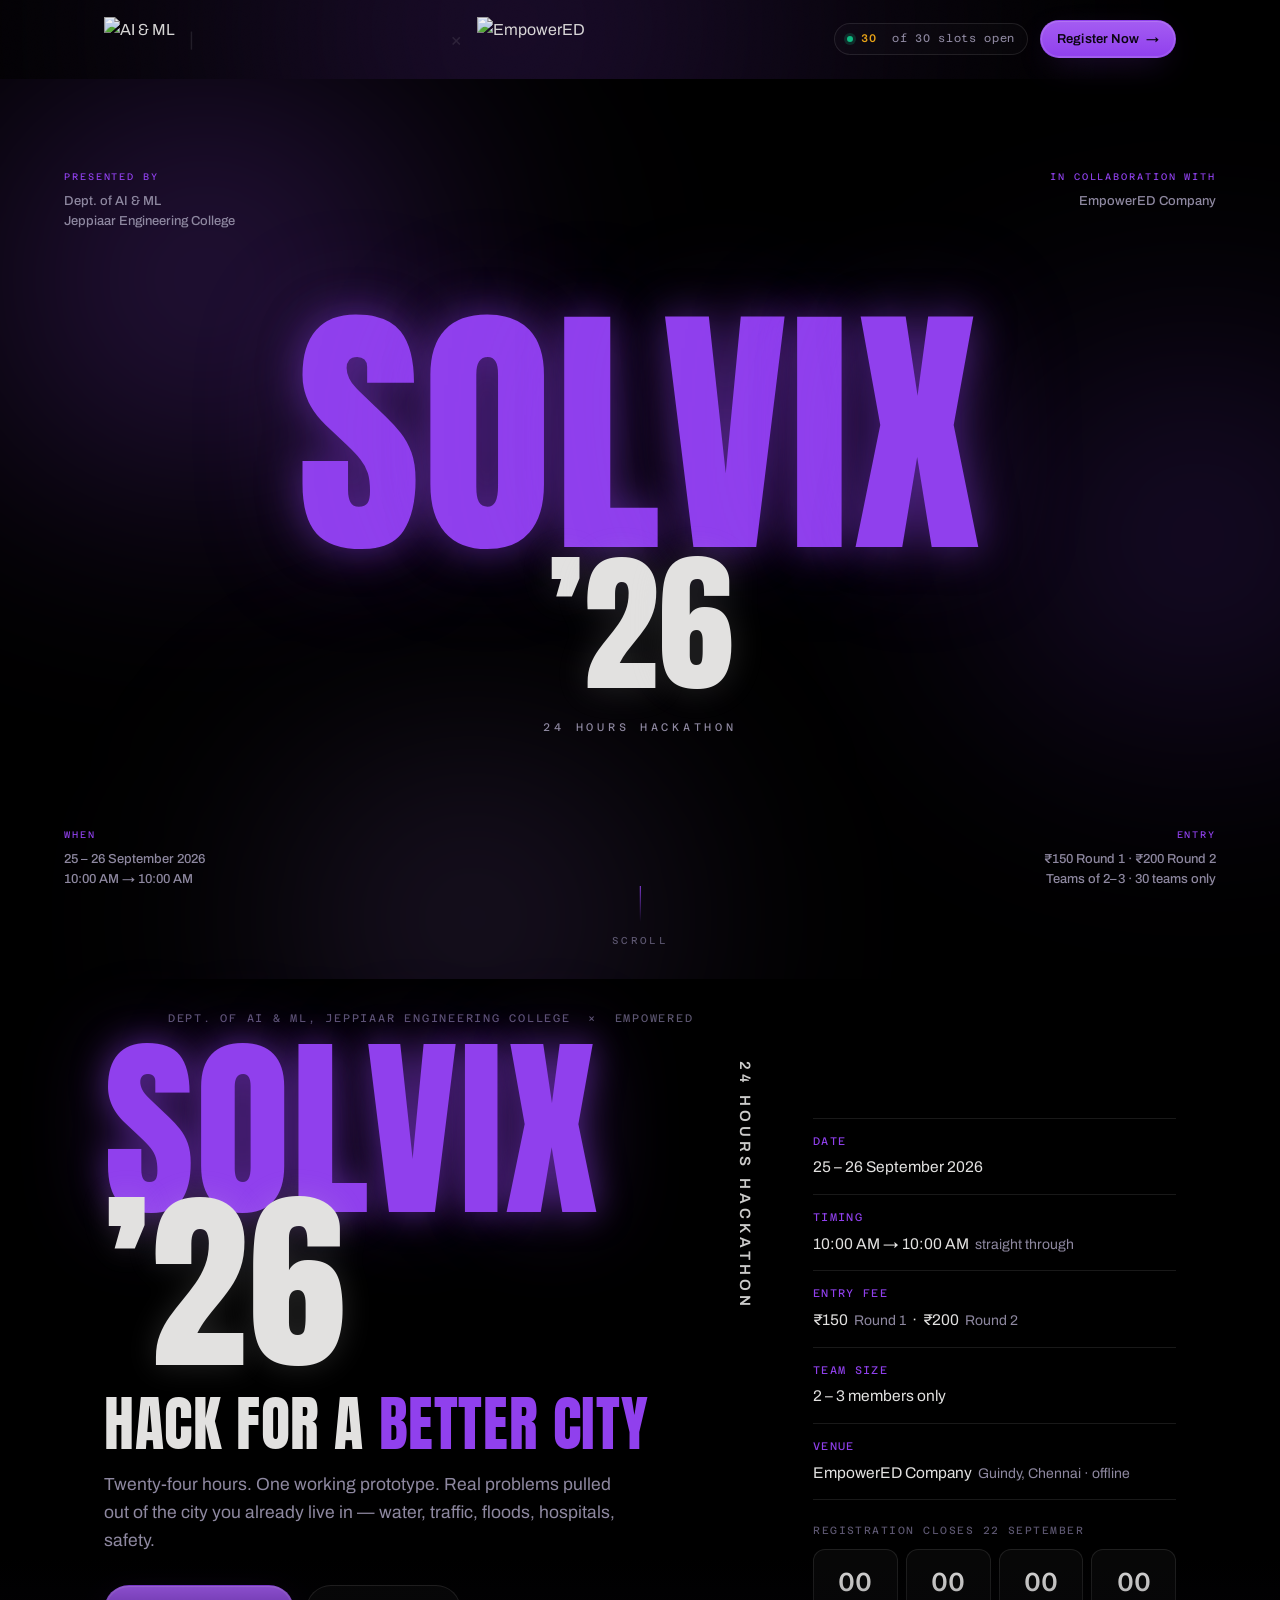
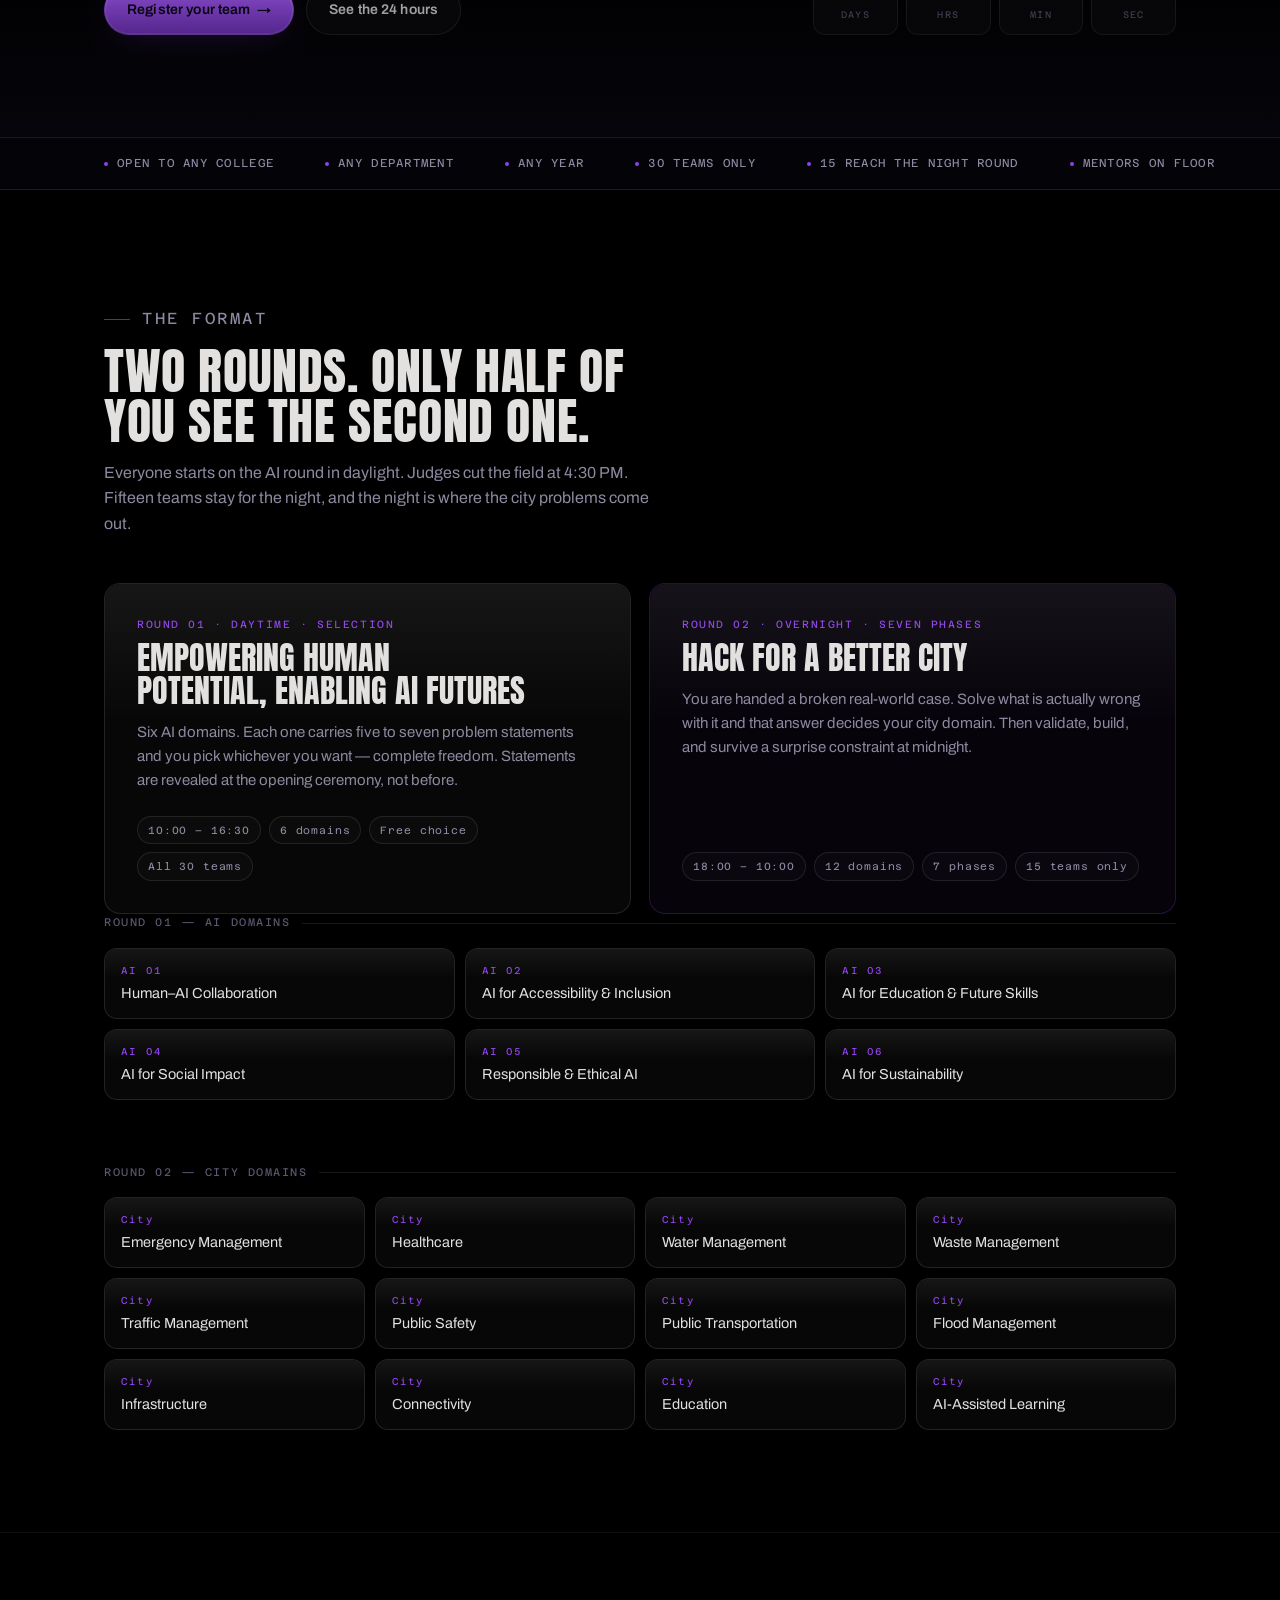
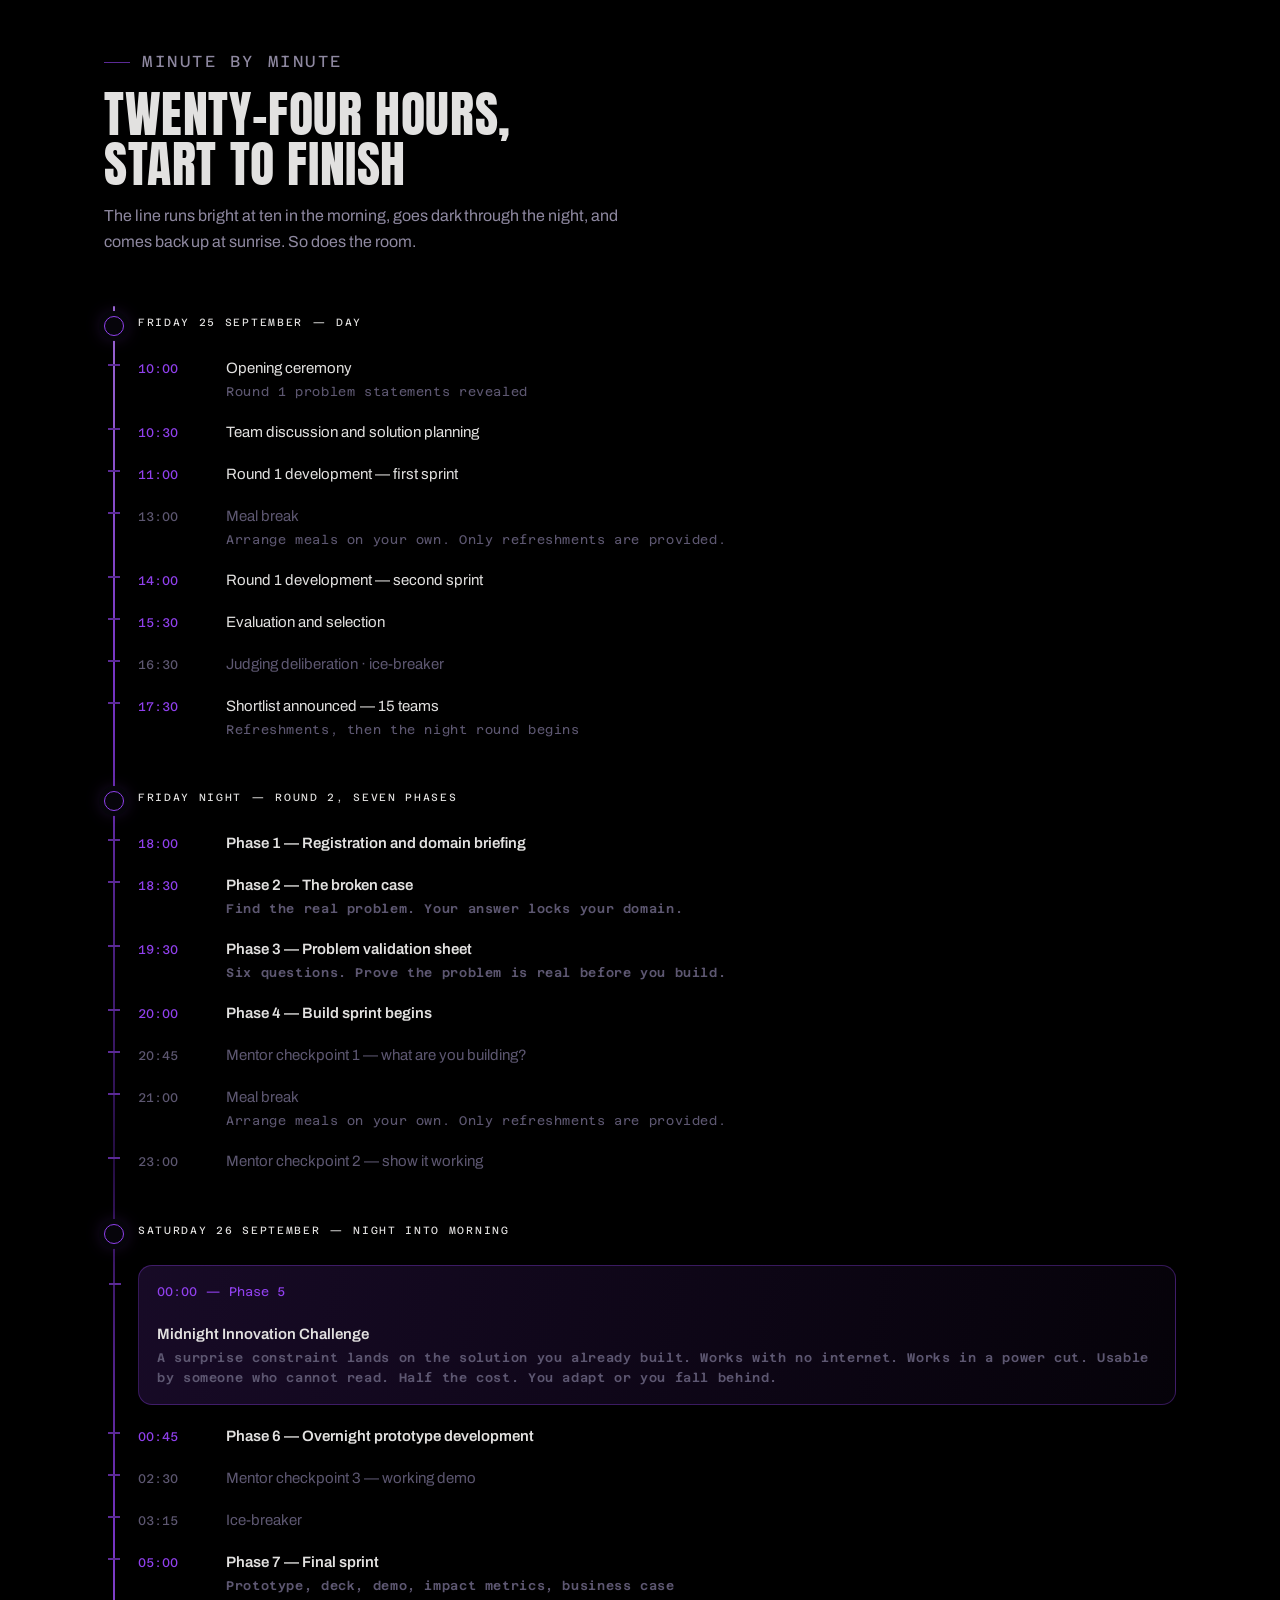
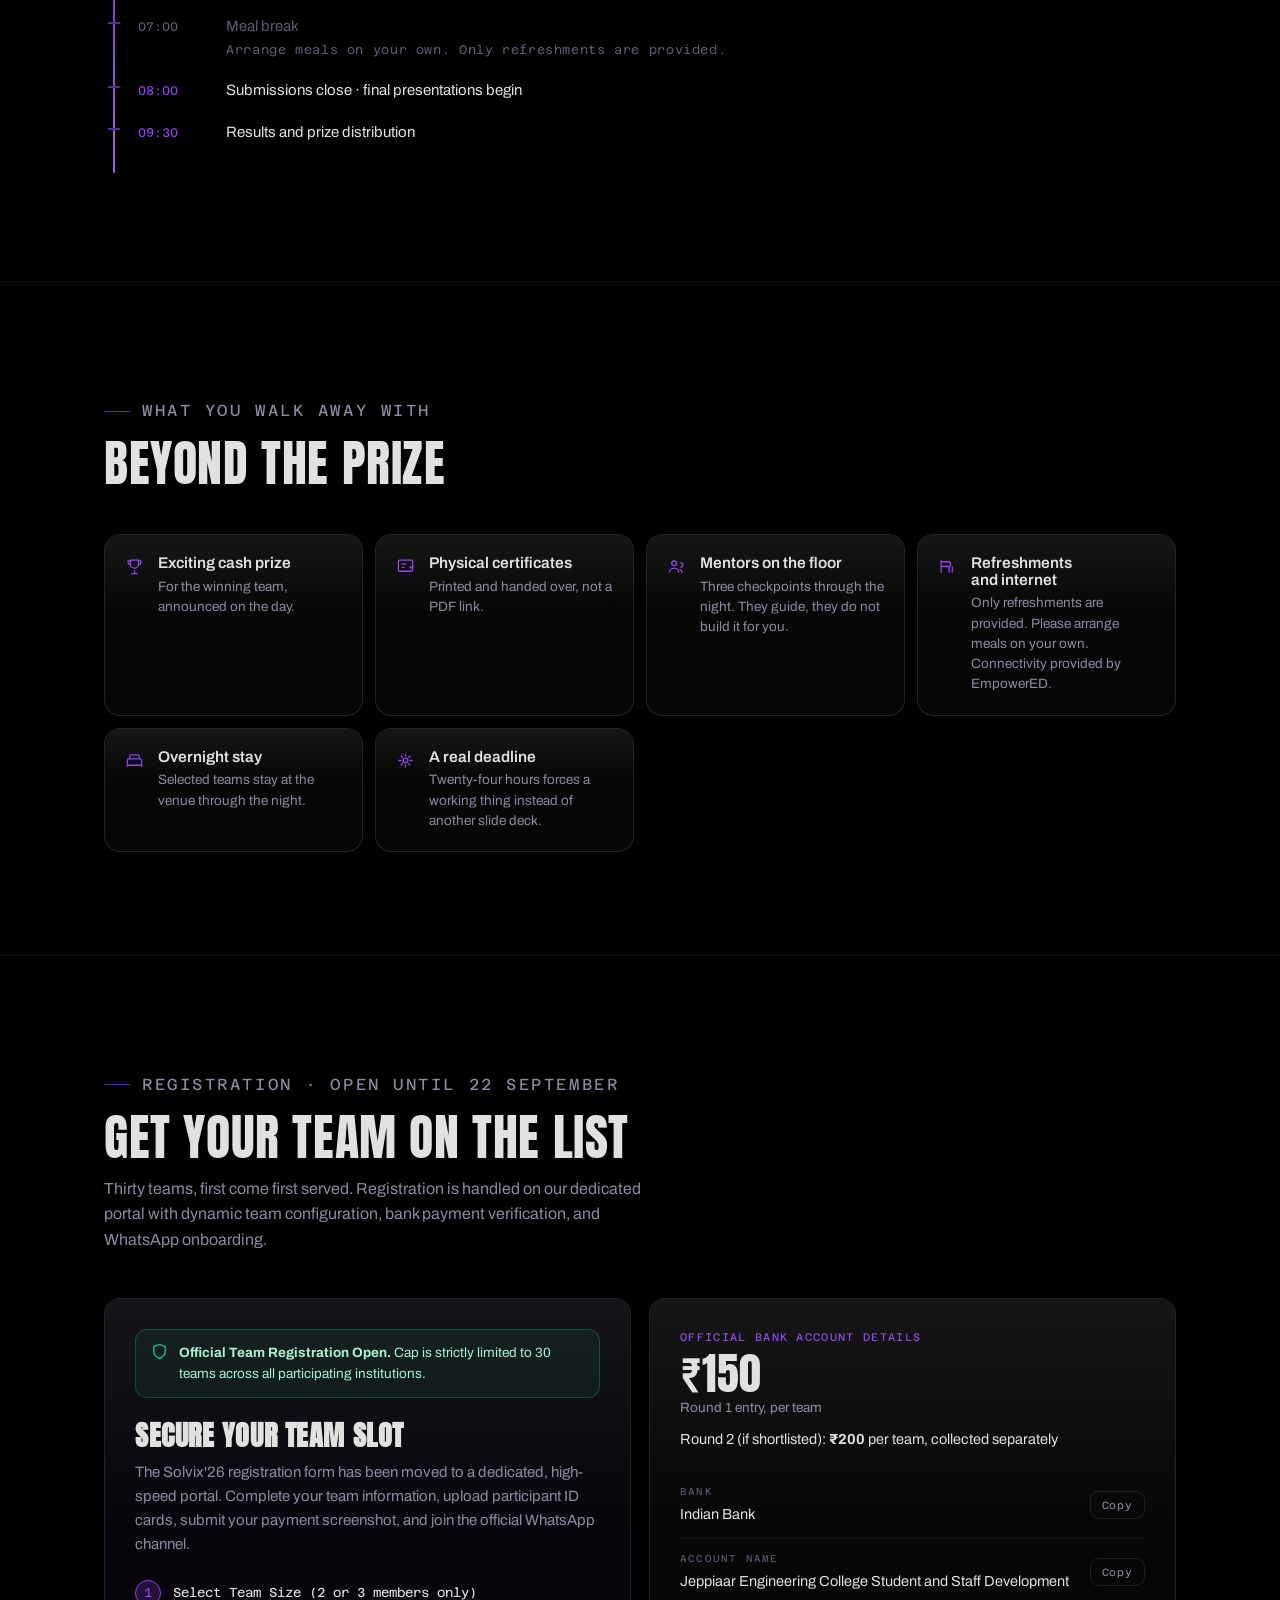
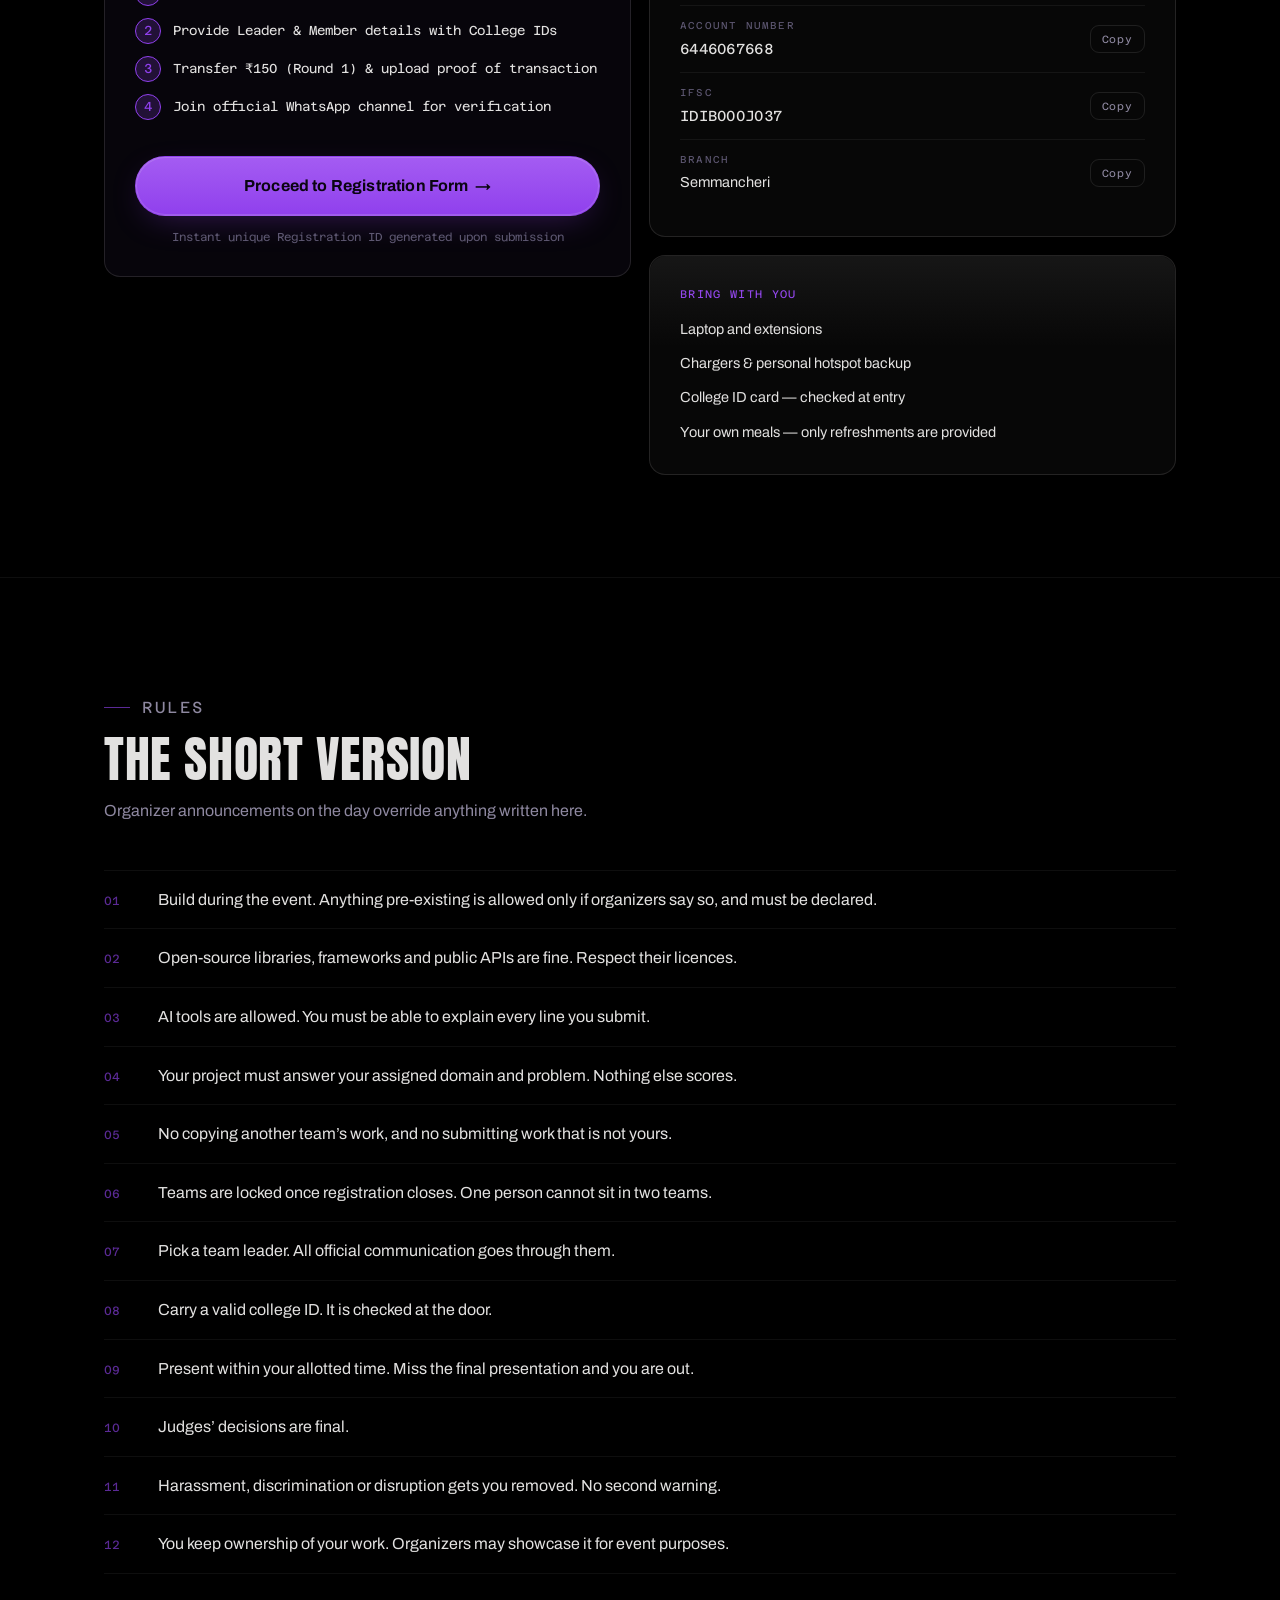
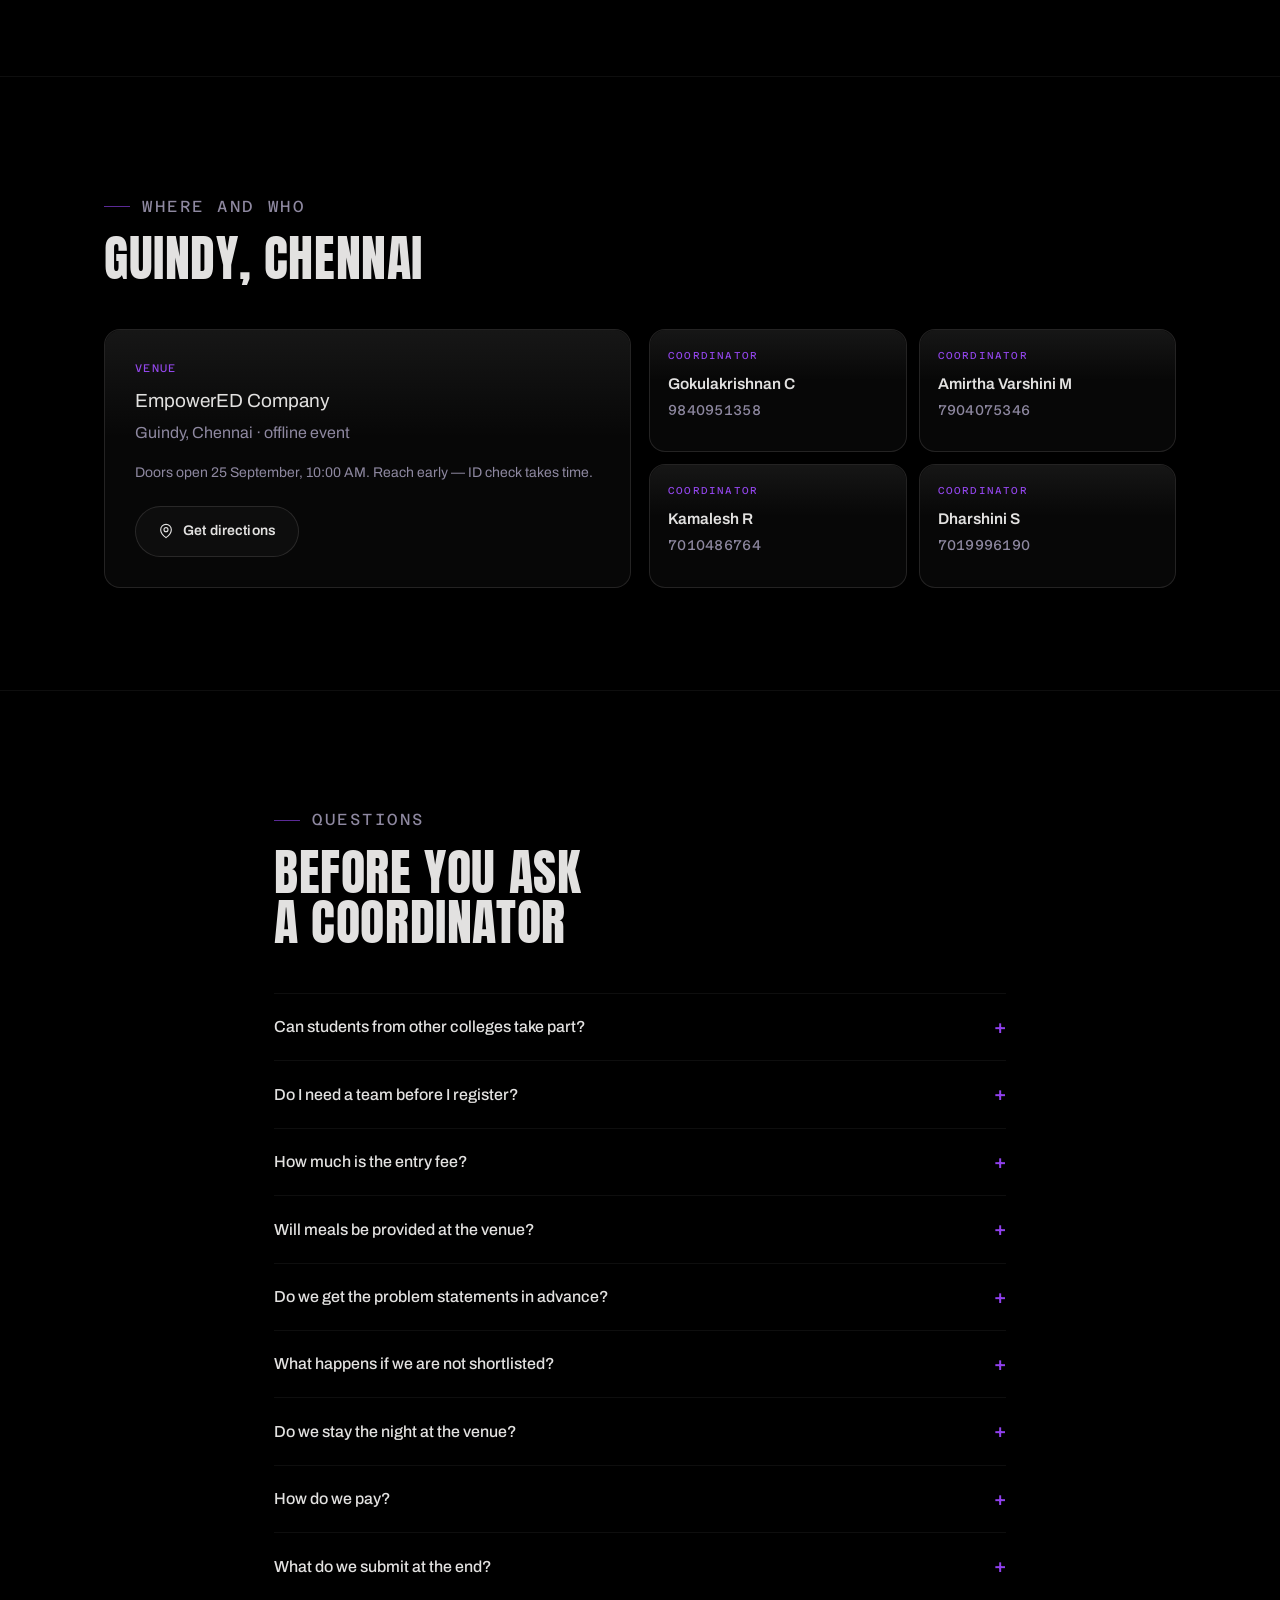
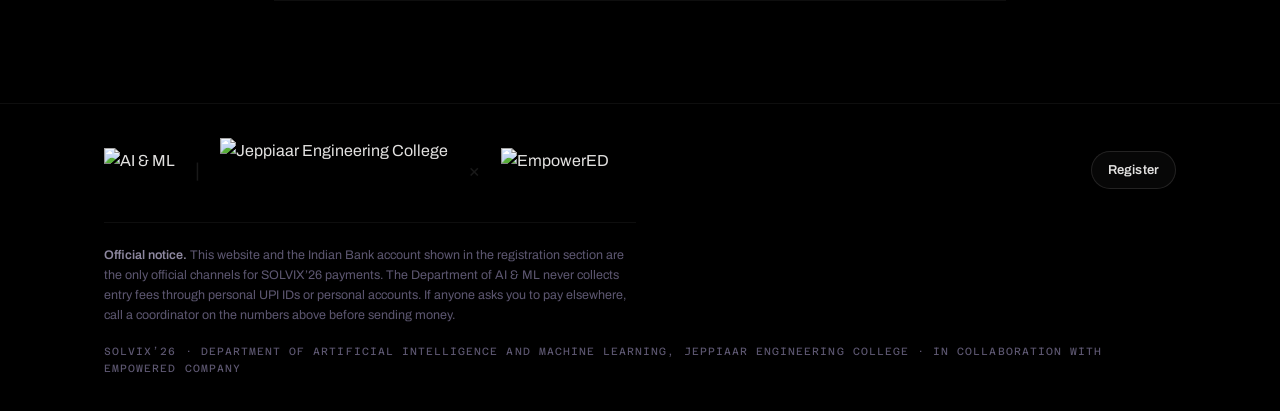
==== commit 2368528c: "Update event name from HackRush to Solvix" ====
--- a/index.html
+++ b/index.html
@@ -3,9 +3,9 @@
 <head>
 <meta charset="utf-8">
 <meta name="viewport" content="width=device-width, initial-scale=1, viewport-fit=cover">
-<title>SOLVIX'26 — Hack for a Better City | HackRush 2K26</title>
-<meta name="description" content="SOLVIX'26 (HackRush) — a 24-hour hackathon by Dept. of AI & ML, Jeppiaar Engineering College with EmpowerED. 25-26 September 2026, Guindy, Chennai. Teams of 2-3, Round 1 Rs.150 / Round 2 Rs.200, 30 teams only.">
-<meta property="og:title" content="SOLVIX'26 — Hack for a Better City | HackRush 2K26">
+<title>SOLVIX'26 — Hack for a Better City</title>
+<meta name="description" content="SOLVIX'26 — a 24-hour hackathon by Dept. of AI & ML, Jeppiaar Engineering College with EmpowerED. 25-26 September 2026, Guindy, Chennai. Teams of 2-3, Round 1 Rs.150 / Round 2 Rs.200, 30 teams only.">
+<meta property="og:title" content="SOLVIX'26 — Hack for a Better City">
 <meta property="og:description" content="SOLVIX'26 — a 24-hour hackathon by Dept. of AI & ML, Jeppiaar Engineering College with EmpowerED. 25-26 September 2026, Guindy, Chennai.">
 <meta property="og:type" content="website">
 <meta name="theme-color" content="#000000">
@@ -1878,7 +1878,7 @@
             Secure Your Team Slot
           </h3>
           <p style="color:var(--ash); font-size:15px; margin-top:10px; line-height:1.6;">
-            The HackRush 2K26 registration form has been moved to a dedicated, high-speed portal. Complete your team information, upload participant ID cards, submit your payment screenshot, and join the official WhatsApp channel.
+            The Solvix'26 registration form has been moved to a dedicated, high-speed portal. Complete your team information, upload participant ID cards, submit your payment screenshot, and join the official WhatsApp channel.
           </p>
 
           <div style="margin-top:24px; display:grid; gap:12px;">
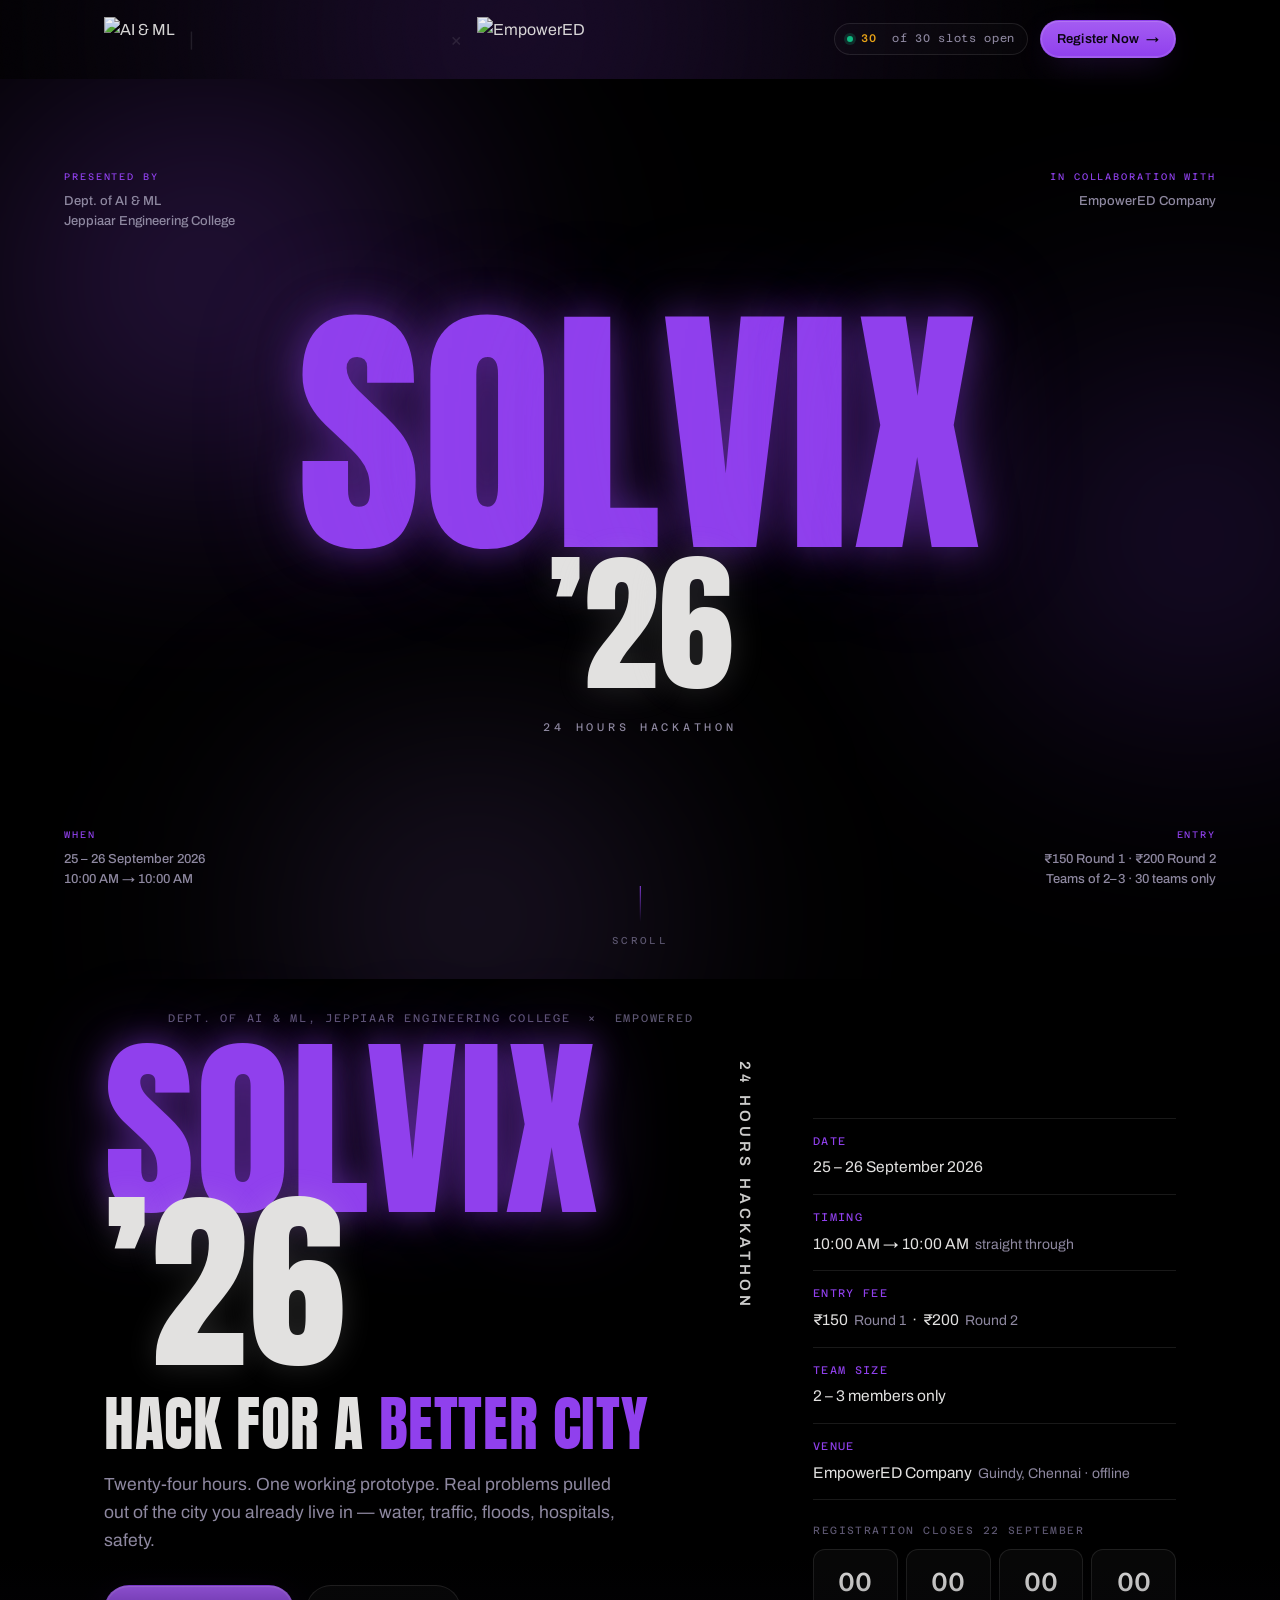
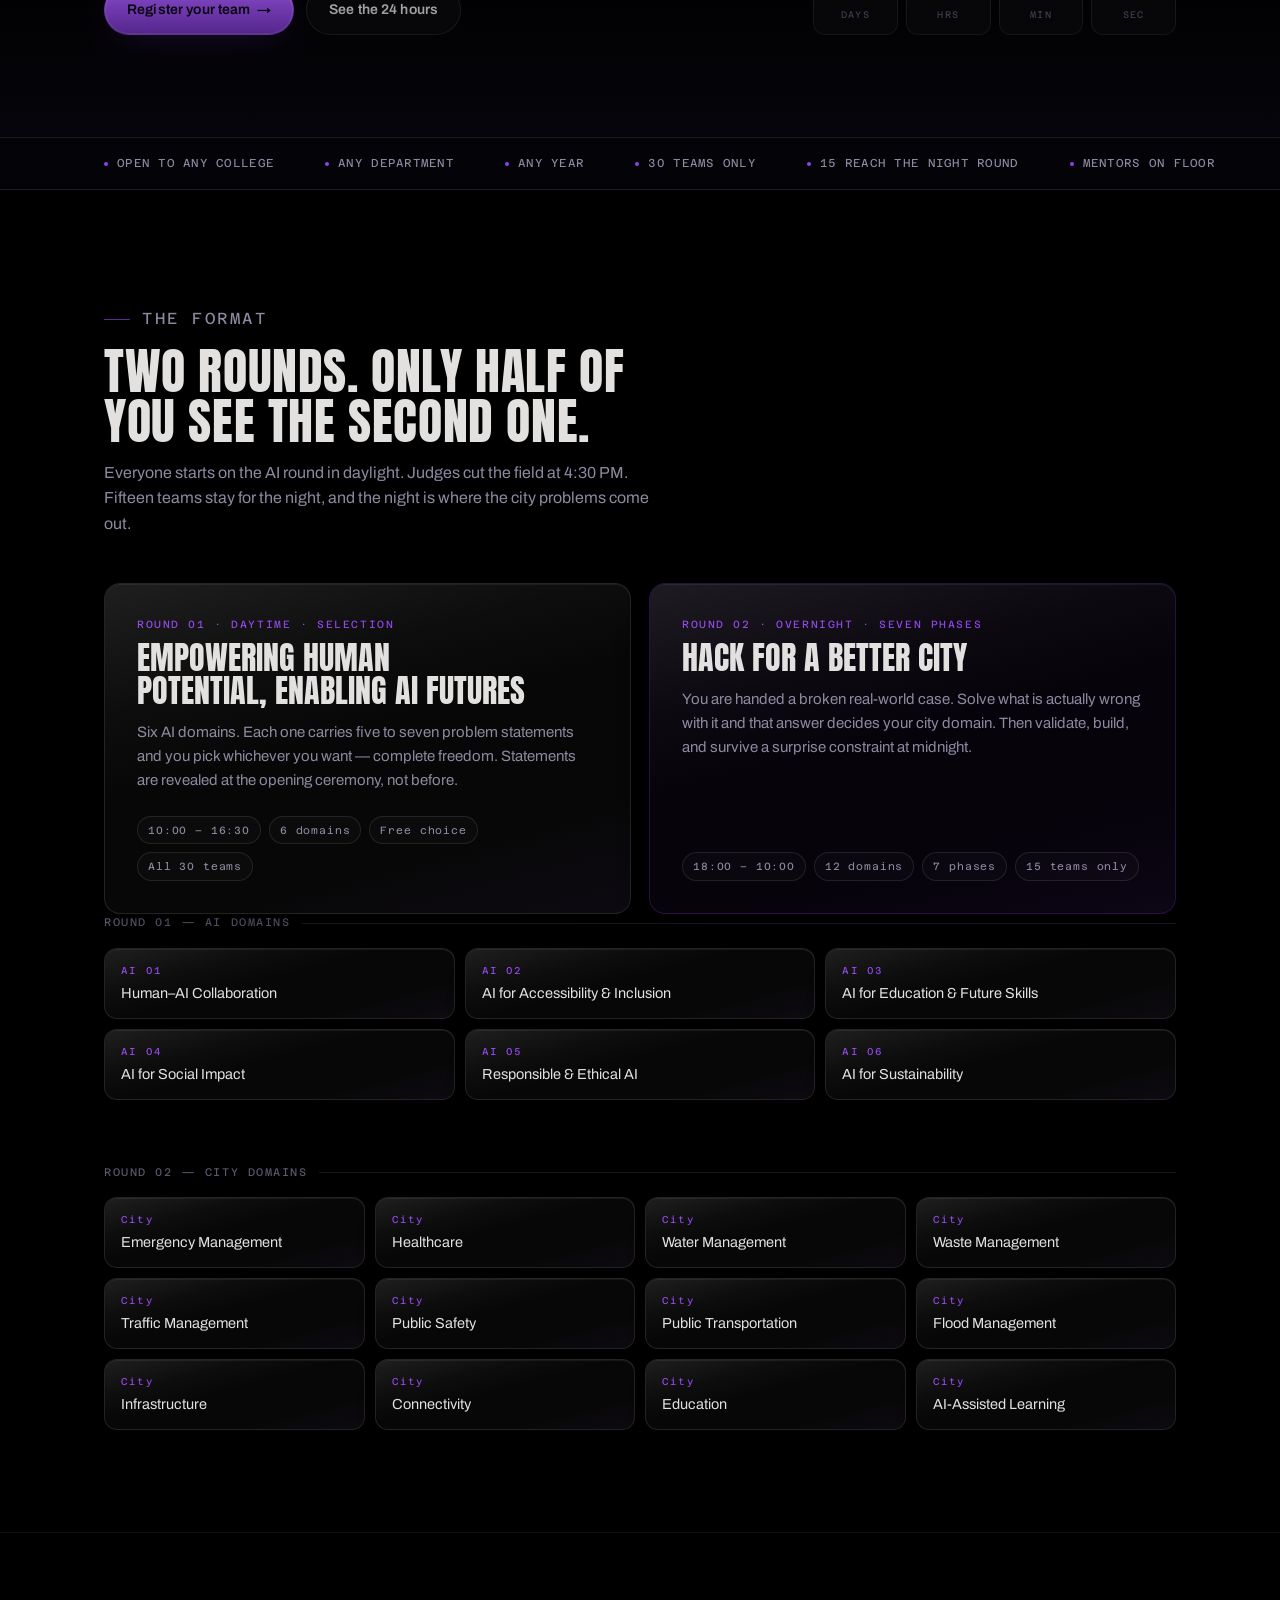
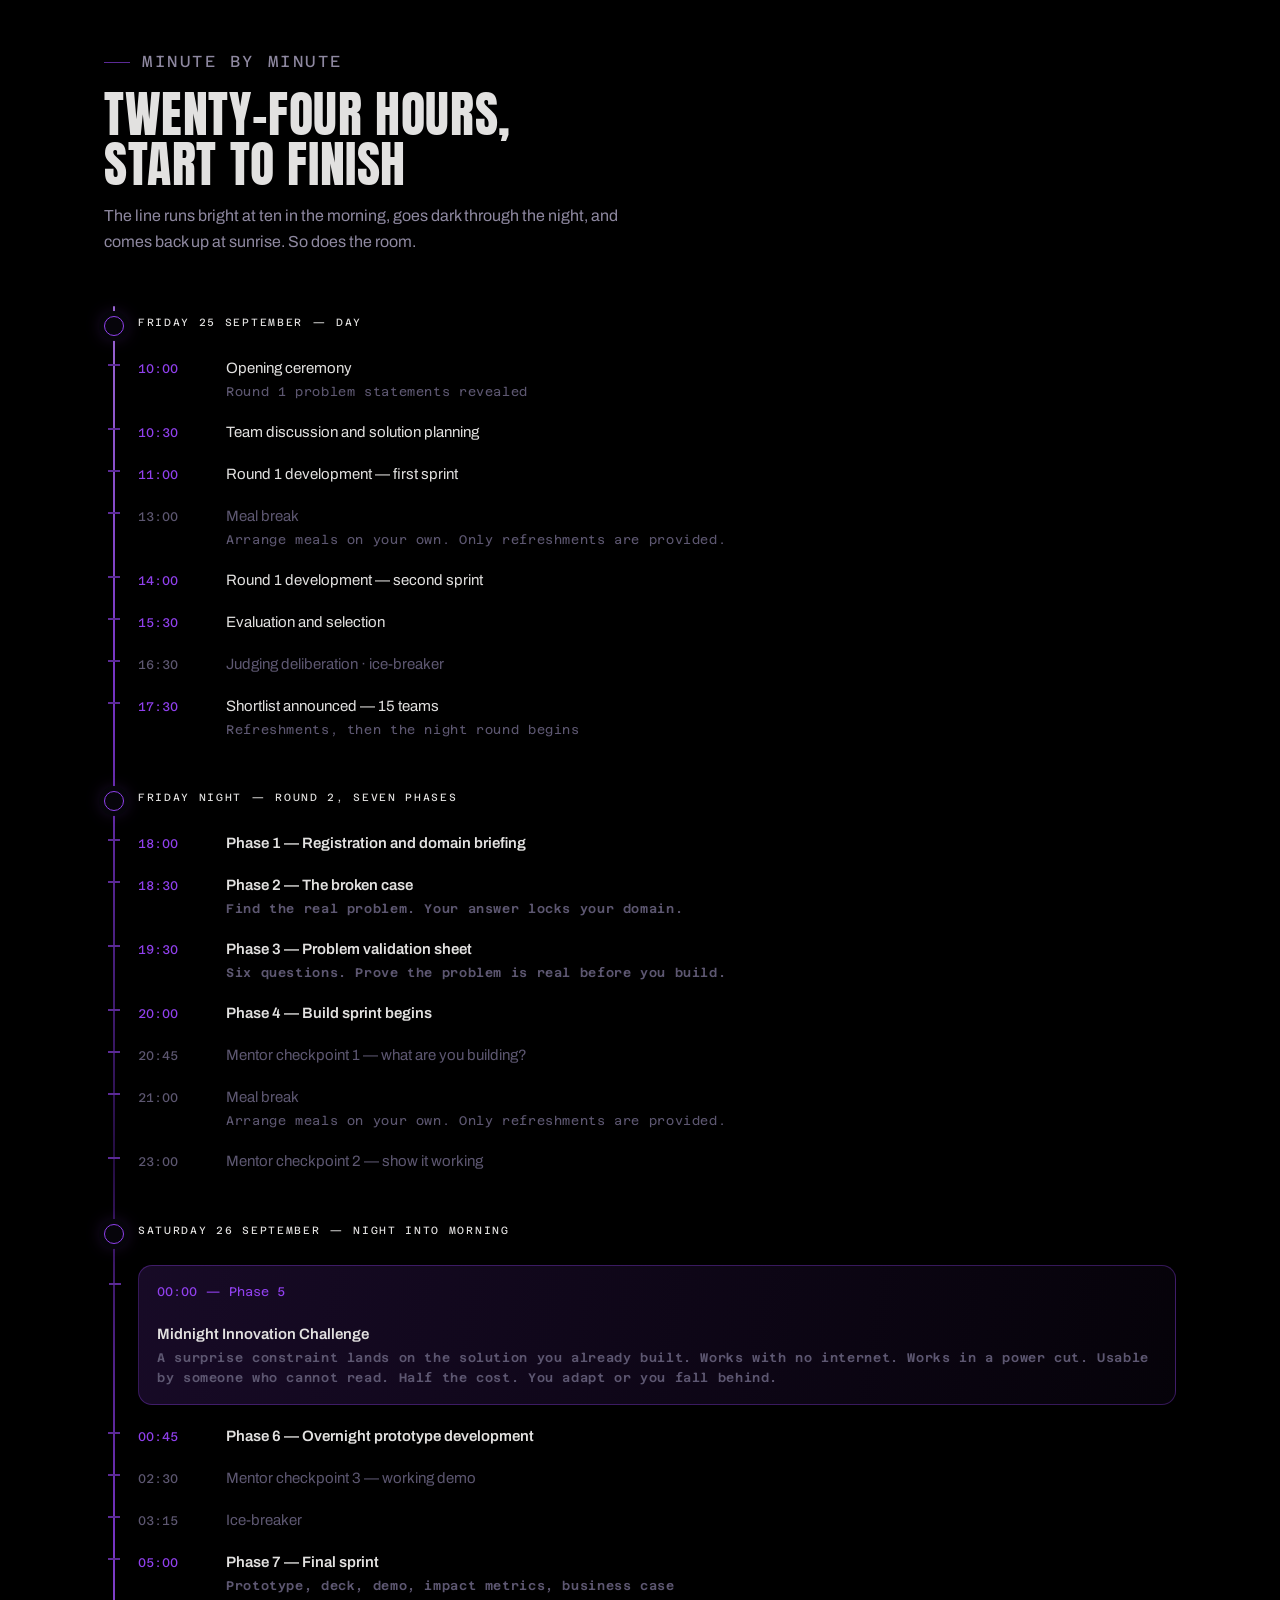
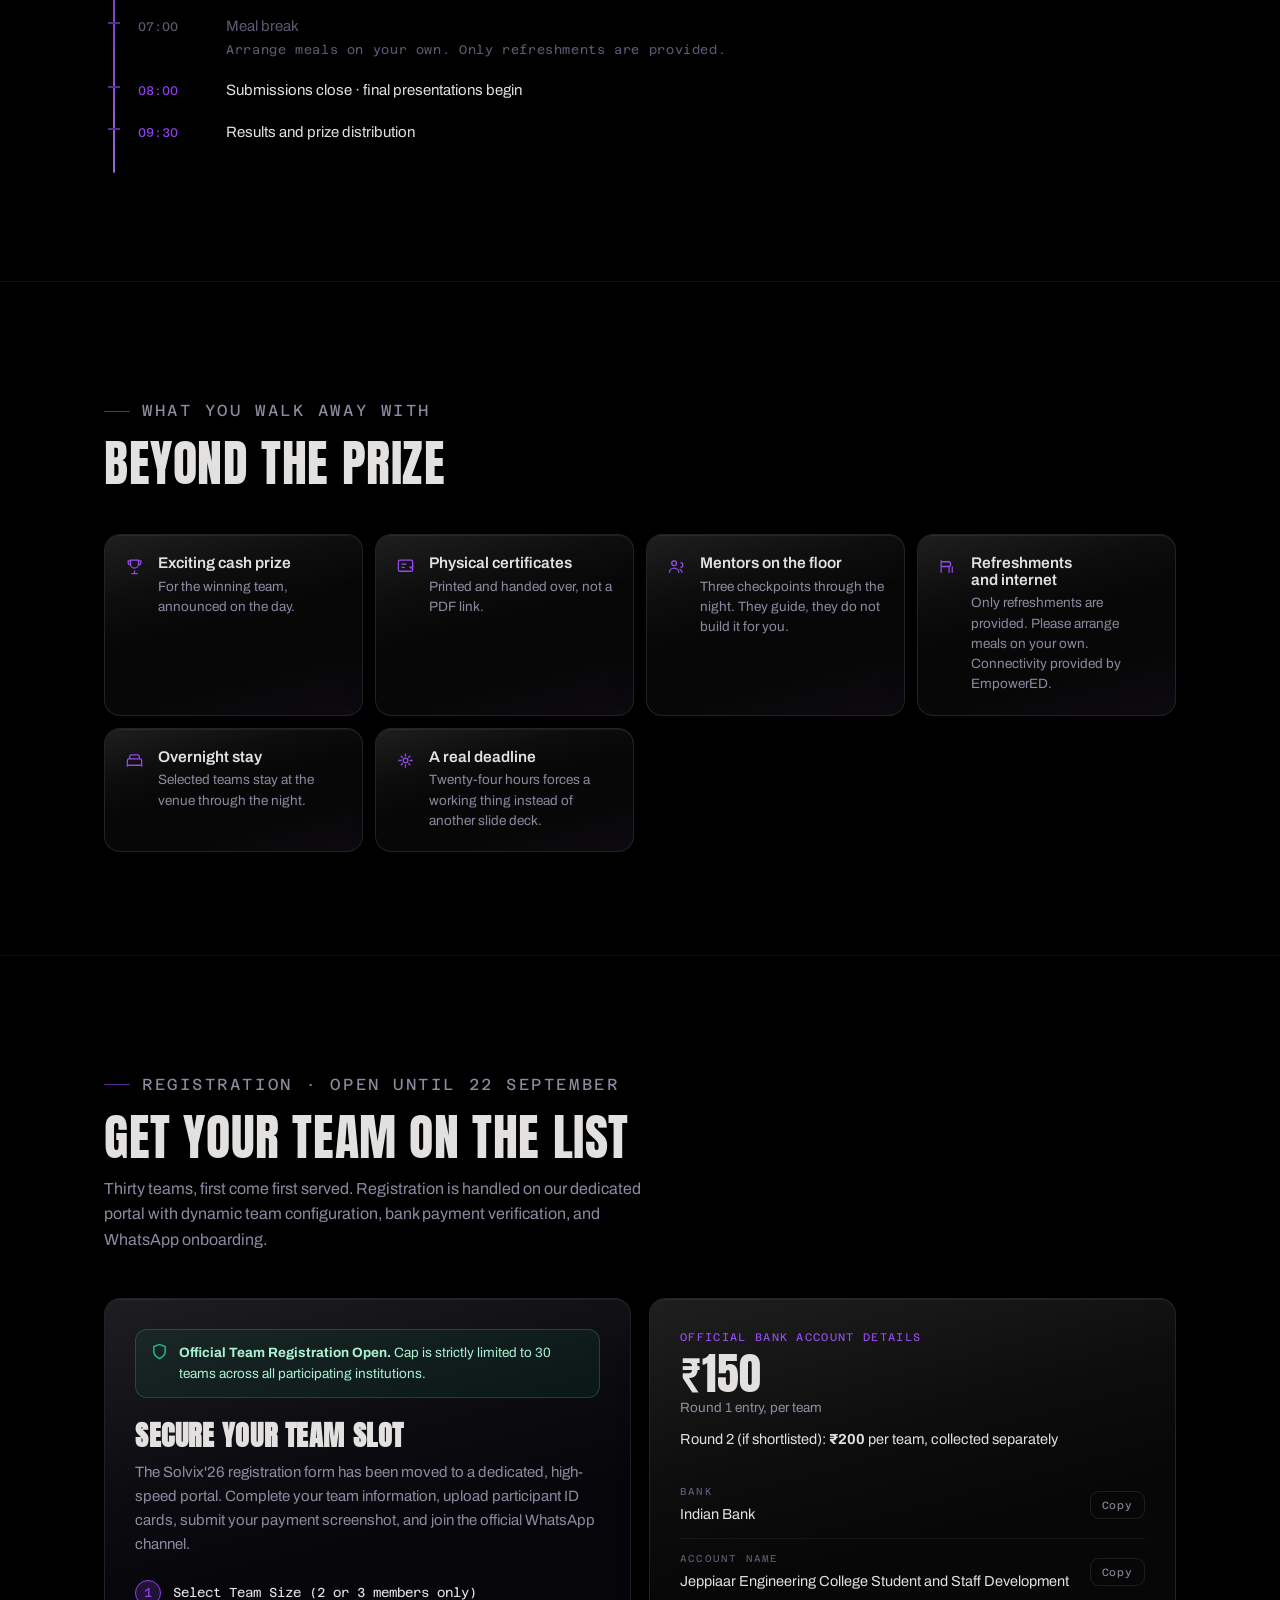
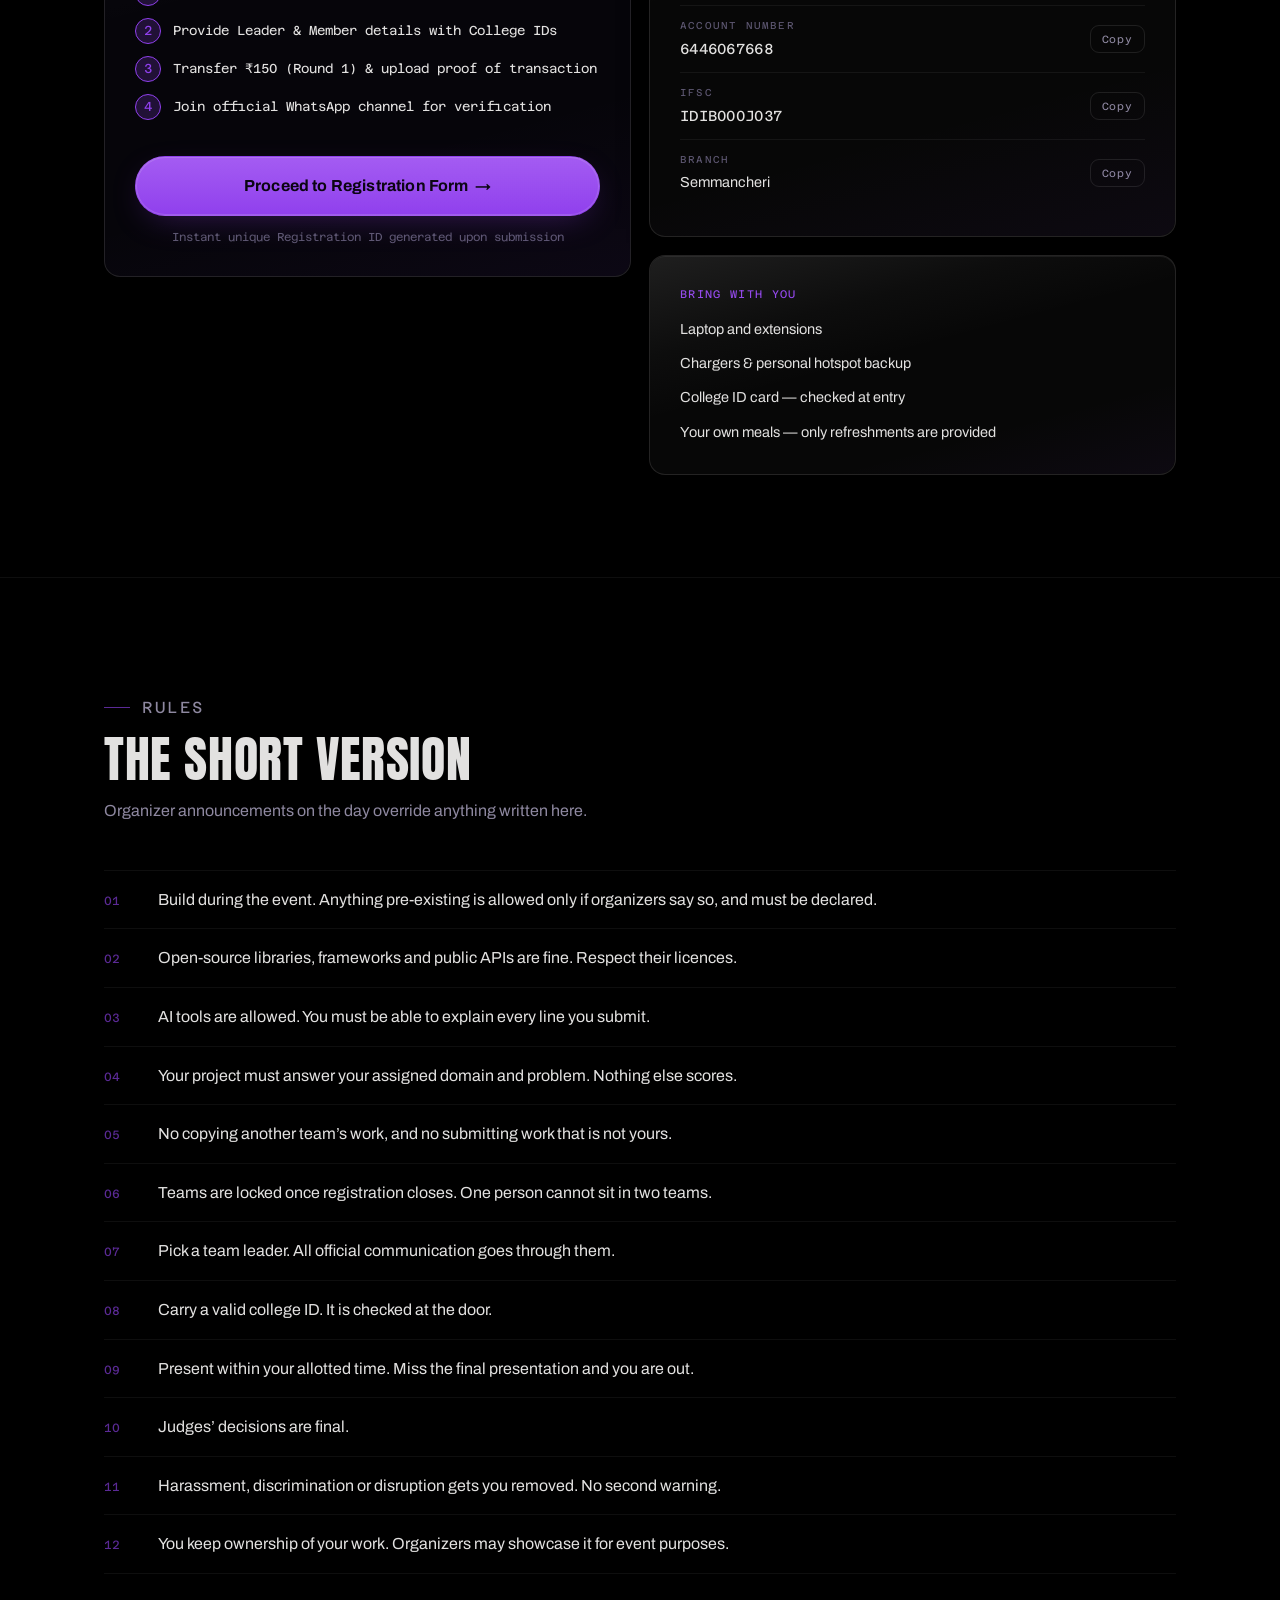
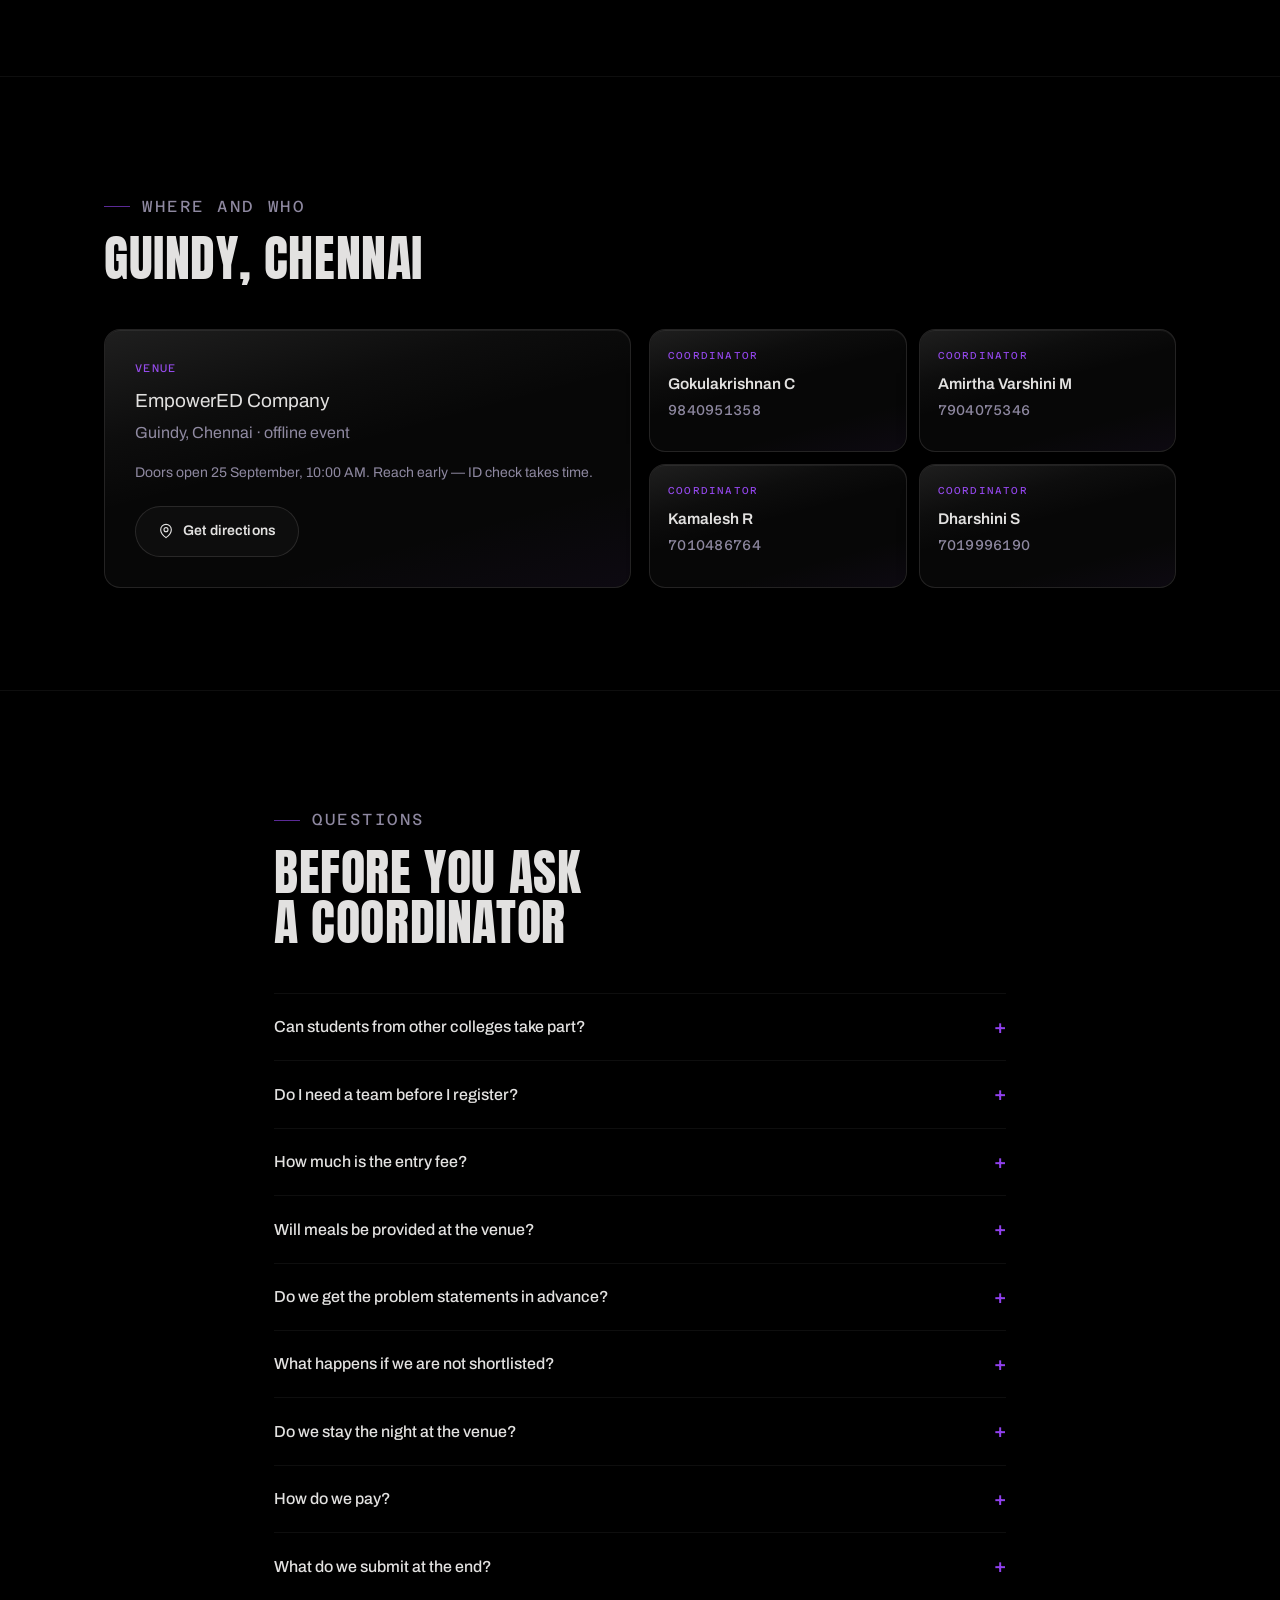
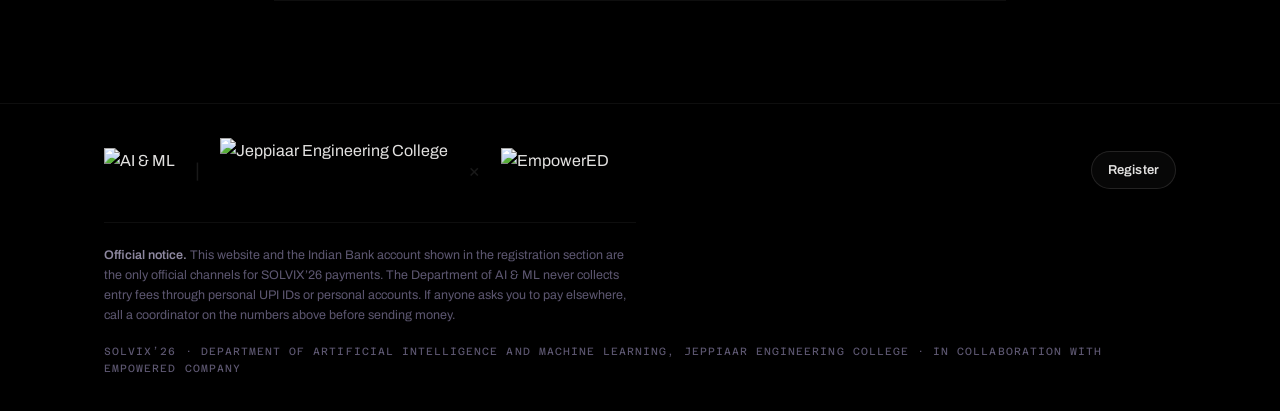
==== commit 332c3a6c: "Update index.html" ====
--- a/index.html
+++ b/index.html
@@ -163,7 +163,13 @@
   border-radius: 16px;
   overflow: hidden;
   isolation: isolate;
-  transition: border-color 0.35s ease, transform 0.35s cubic-bezier(0.2, 0.7, 0.3, 1), background 0.35s ease;
+  backdrop-filter: blur(14px) saturate(150%);
+  -webkit-backdrop-filter: blur(14px) saturate(150%);
+  box-shadow:
+    0 1px 0 0 rgba(226, 225, 224, 0.07) inset,
+    0 18px 40px -26px rgba(0, 0, 0, 0.65),
+    0 0 0 1px rgba(0, 0, 0, 0.2);
+  transition: border-color 0.45s cubic-bezier(0.2, 0.7, 0.3, 1), transform 0.45s cubic-bezier(0.2, 0.7, 0.3, 1), background 0.45s ease, box-shadow 0.45s cubic-bezier(0.2, 0.7, 0.3, 1), backdrop-filter 0.45s ease;
 }
 
 .glass::before {
@@ -172,7 +178,9 @@
   inset: 0;
   border-radius: inherit;
   pointer-events: none;
-  background: linear-gradient(180deg, rgba(226, 225, 224, 0.07), transparent 42%);
+  background: linear-gradient(165deg, rgba(226, 225, 224, 0.12) 0%, rgba(226, 225, 224, 0.03) 28%, transparent 46%, transparent 74%, rgba(144, 64, 237, 0.05) 100%);
+  opacity: 0.9;
+  transition: opacity 0.45s ease;
 }
 
 .glass::after {
@@ -181,15 +189,28 @@
   inset: -1px;
   border-radius: inherit;
   pointer-events: none;
-  background: radial-gradient(circle at var(--mx, 50%) var(--my, 50%), var(--violet-glow) 0%, rgba(144, 64, 237, 0.14) 32%, rgba(226, 225, 224, 0.10) 62%, transparent 78%);
+  background: radial-gradient(circle at var(--mx, 50%) var(--my, 50%), var(--violet-glow) 0%, rgba(144, 64, 237, 0.16) 30%, rgba(226, 225, 224, 0.11) 58%, transparent 76%);
   opacity: 0;
-  transform: scale(1.35);
-  transition: opacity 0.4s ease, transform 0.5s cubic-bezier(0.2, 0.7, 0.3, 1);
+  transform: scale(1.4);
+  transition: opacity 0.5s cubic-bezier(0.2, 0.7, 0.3, 1), transform 0.6s cubic-bezier(0.2, 0.7, 0.3, 1);
+  mix-blend-mode: screen;
 }
 
 .glass:hover, .glass:focus-within, .glass.tapped {
-  border-color: rgba(226, 225, 224, 0.42);
-  transform: translateY(-3px);
+  border-color: rgba(226, 225, 224, 0.46);
+  background: rgba(226, 225, 224, 0.045);
+  backdrop-filter: blur(20px) saturate(170%);
+  -webkit-backdrop-filter: blur(20px) saturate(170%);
+  transform: translateY(-4px) scale(1.008);
+  box-shadow:
+    0 1px 0 0 rgba(226, 225, 224, 0.14) inset,
+    0 28px 60px -22px rgba(0, 0, 0, 0.7),
+    0 0 30px -6px var(--violet-glow),
+    0 0 0 1px rgba(226, 225, 224, 0.08);
+}
+
+.glass:hover::before, .glass:focus-within::before, .glass.tapped::before {
+  opacity: 1;
 }
 
 .glass:hover::after, .glass:focus-within::after, .glass.tapped::after {
@@ -198,9 +219,15 @@
 }
 
 .glass--panel {
-  backdrop-filter: blur(18px);
-  -webkit-backdrop-filter: blur(18px);
-  background: rgba(11, 9, 18, 0.65);
+  backdrop-filter: blur(26px) saturate(180%);
+  -webkit-backdrop-filter: blur(26px) saturate(180%);
+  background: rgba(11, 9, 18, 0.6);
+}
+
+.glass--panel:hover, .glass--panel:focus-within {
+  backdrop-filter: blur(30px) saturate(190%);
+  -webkit-backdrop-filter: blur(30px) saturate(190%);
+  background: rgba(14, 11, 22, 0.68);
 }
 
 /* Preloader */
@@ -326,10 +353,11 @@
 }
 
 .nav.stuck {
-  background: rgba(6, 5, 11, 0.85);
-  backdrop-filter: blur(16px);
-  -webkit-backdrop-filter: blur(16px);
+  background: rgba(6, 5, 11, 0.72);
+  backdrop-filter: blur(22px) saturate(160%);
+  -webkit-backdrop-filter: blur(22px) saturate(160%);
   border-bottom-color: var(--hair);
+  transition: background 0.4s ease, backdrop-filter 0.4s ease, border-color 0.4s ease;
 }
 
 :root.intro .nav {
@@ -2202,8 +2230,8 @@
       if (g.p) g.p.style.strokeDasharray = g.len + ' ' + (L * 2);
     });
 
-    const DUR = 1400;
-    const LAPS = 2.0;
+    const DUR = 3200;
+    const LAPS = 2.4;
     let t0 = null;
     let doneCalled = false;
 
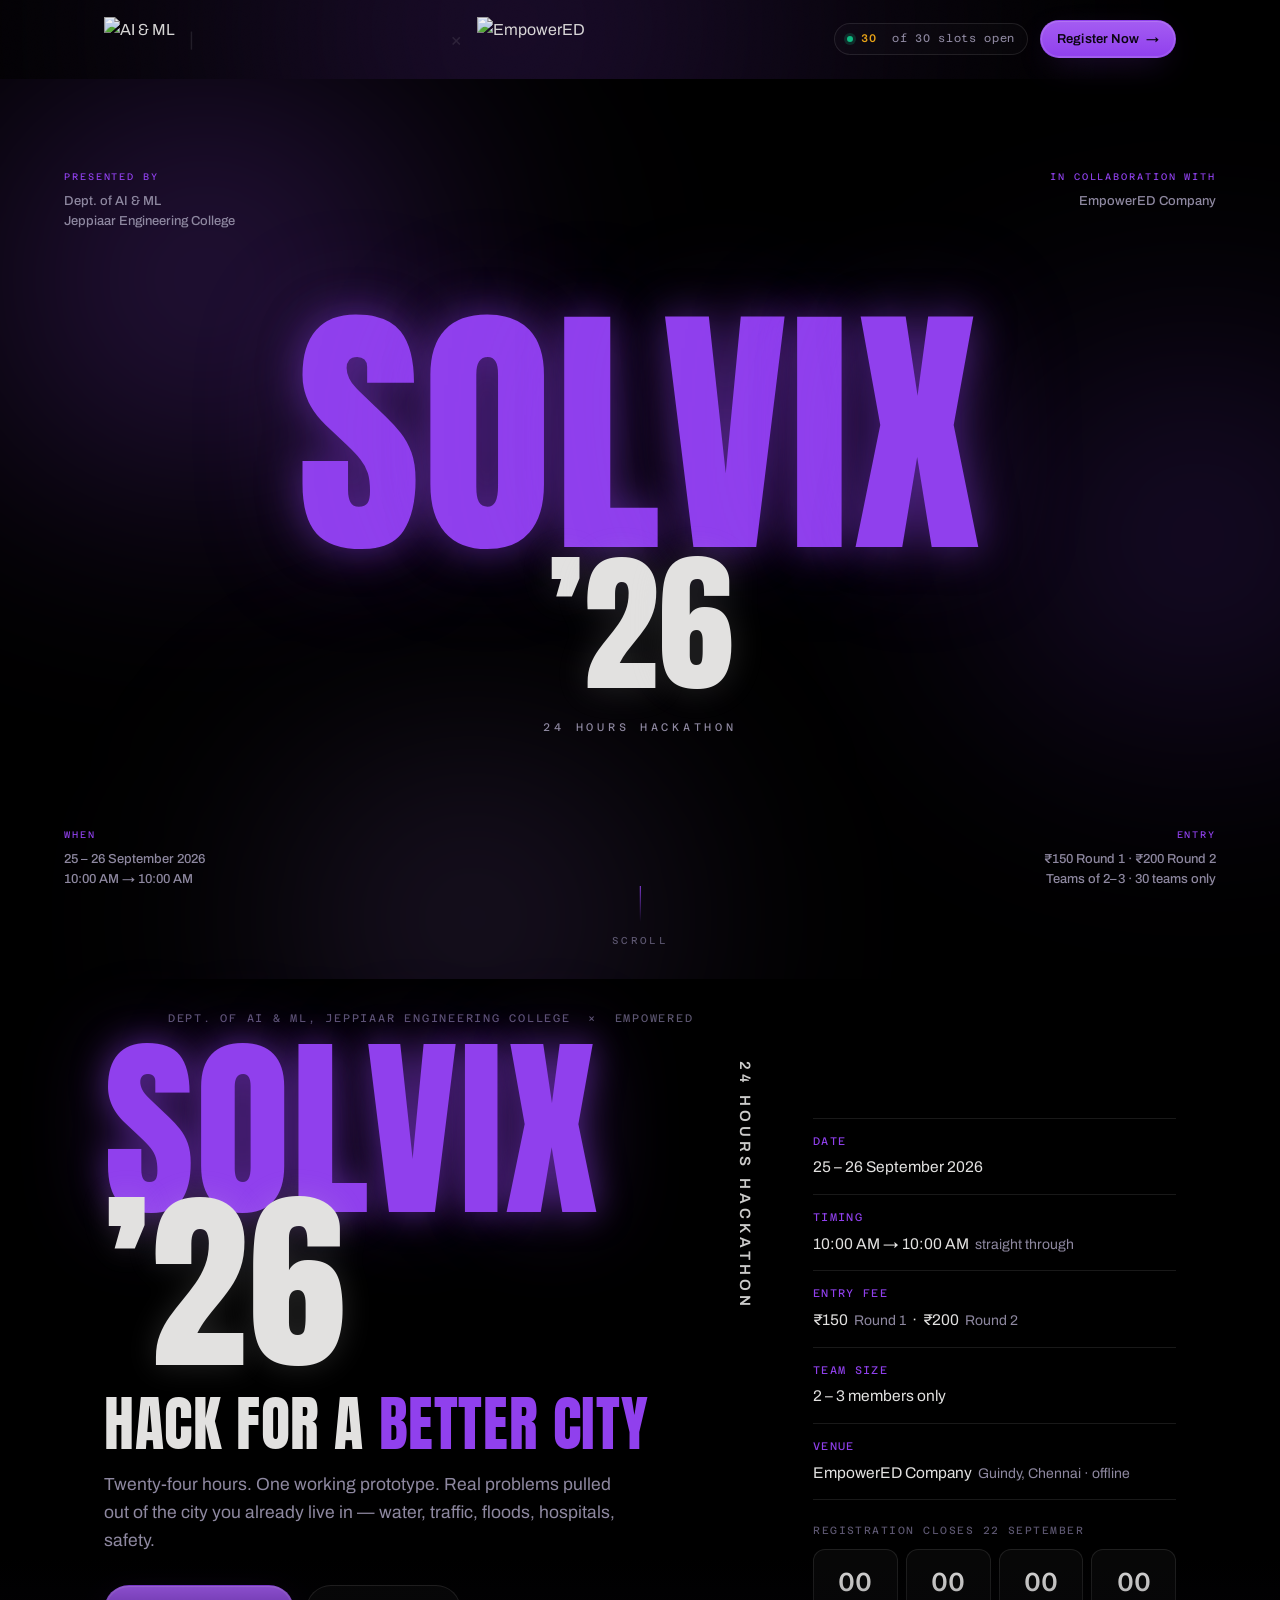
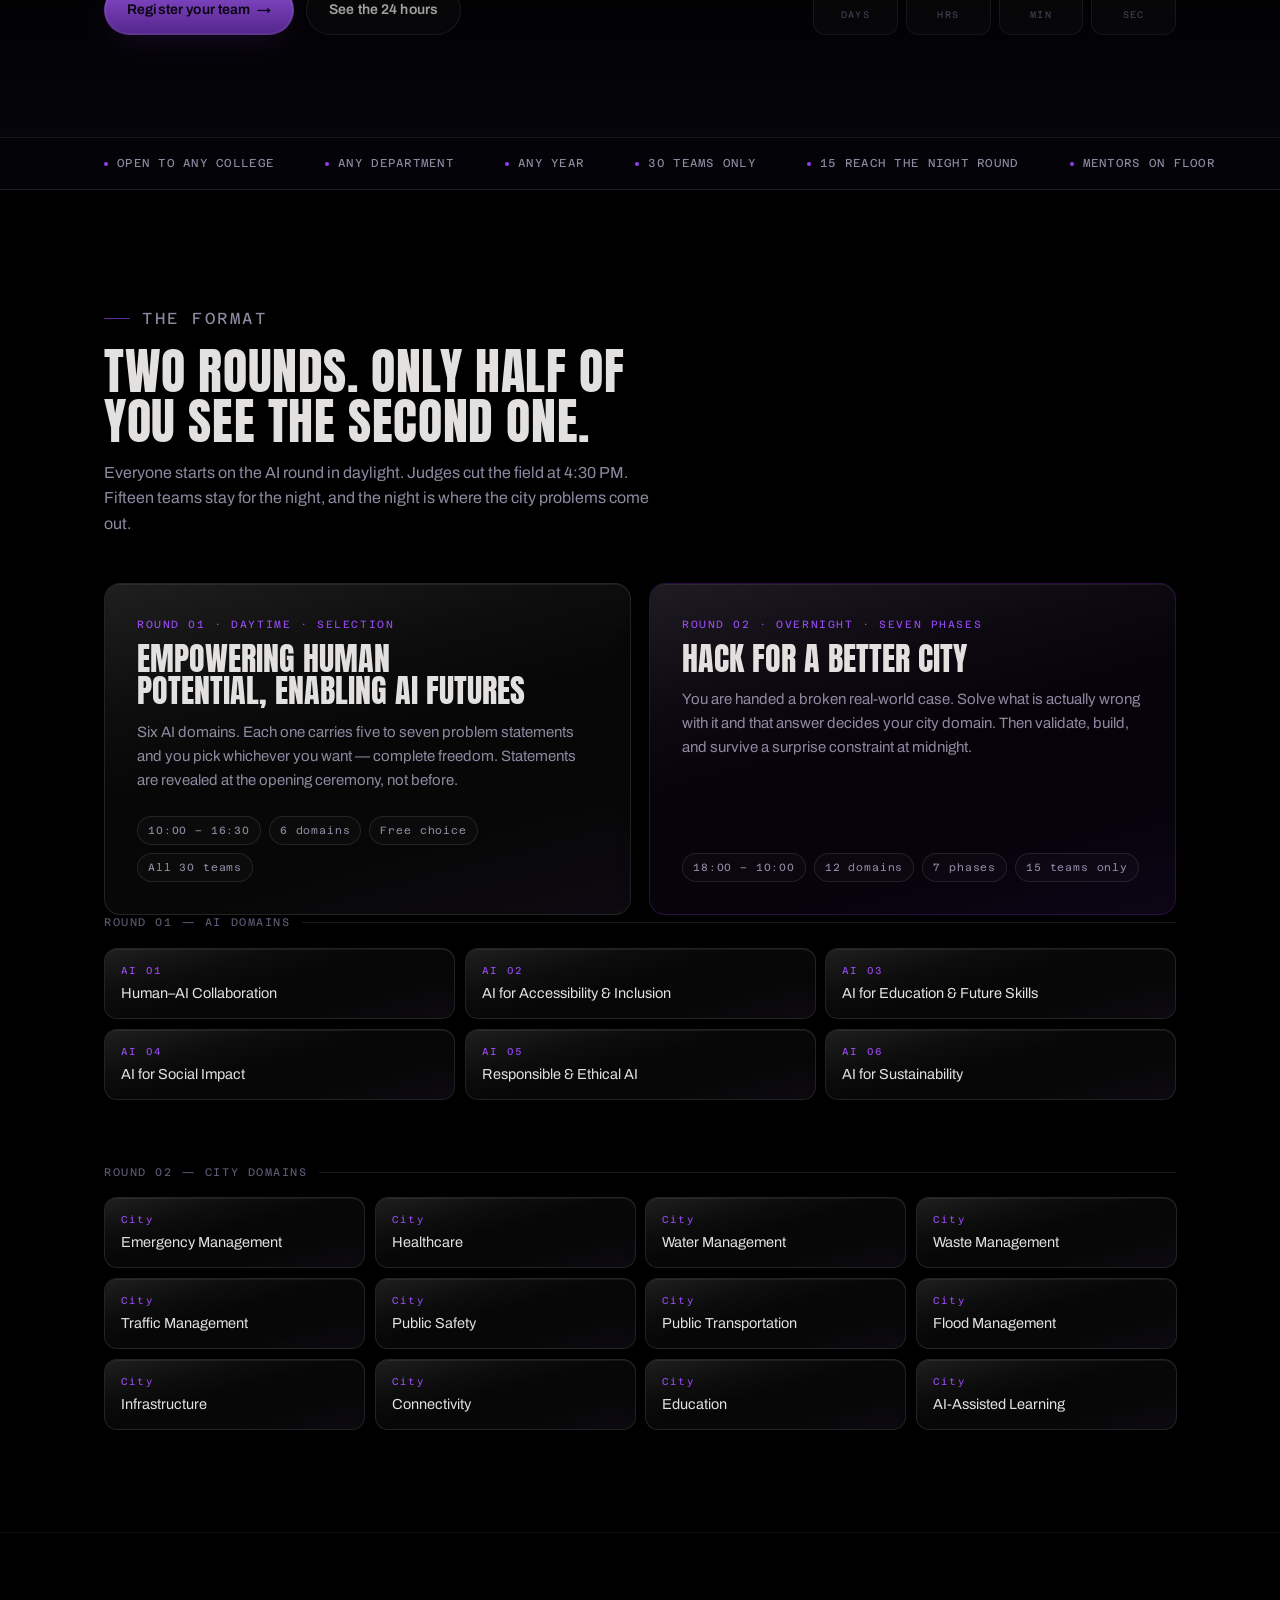
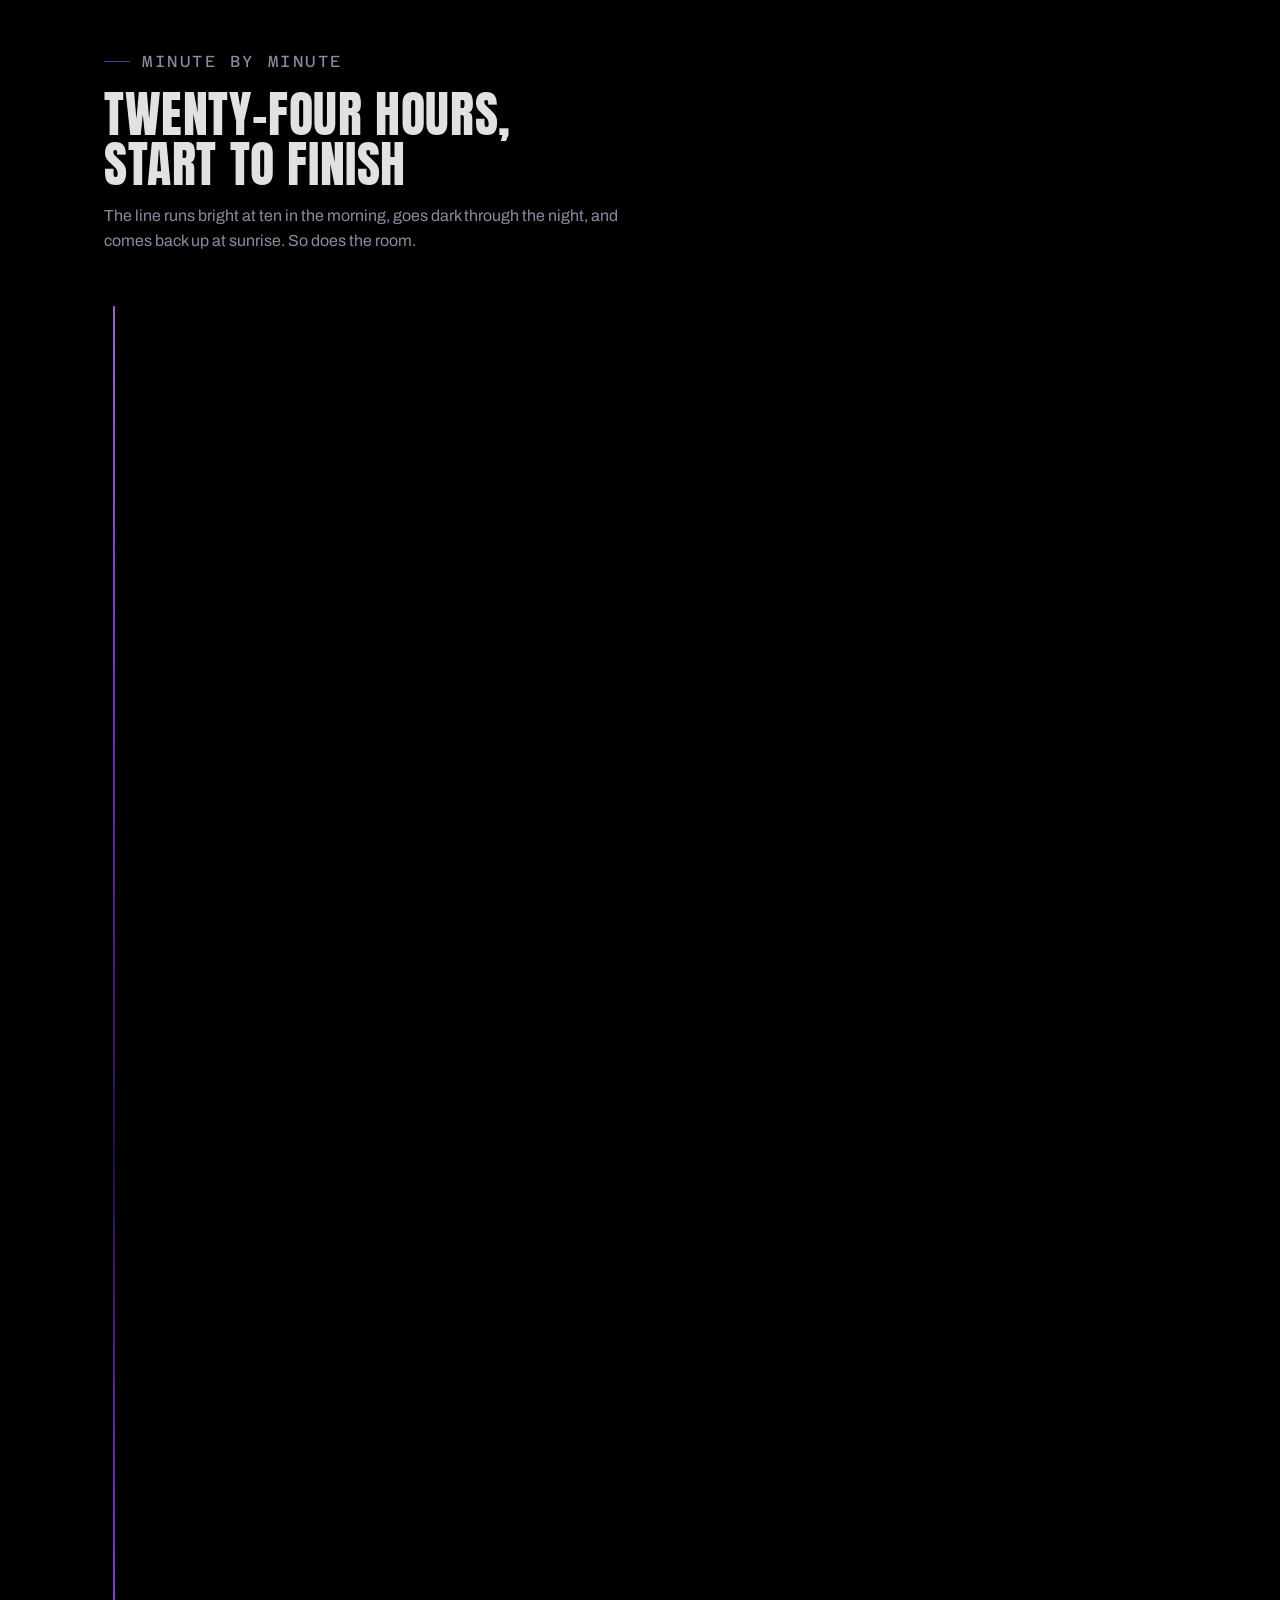
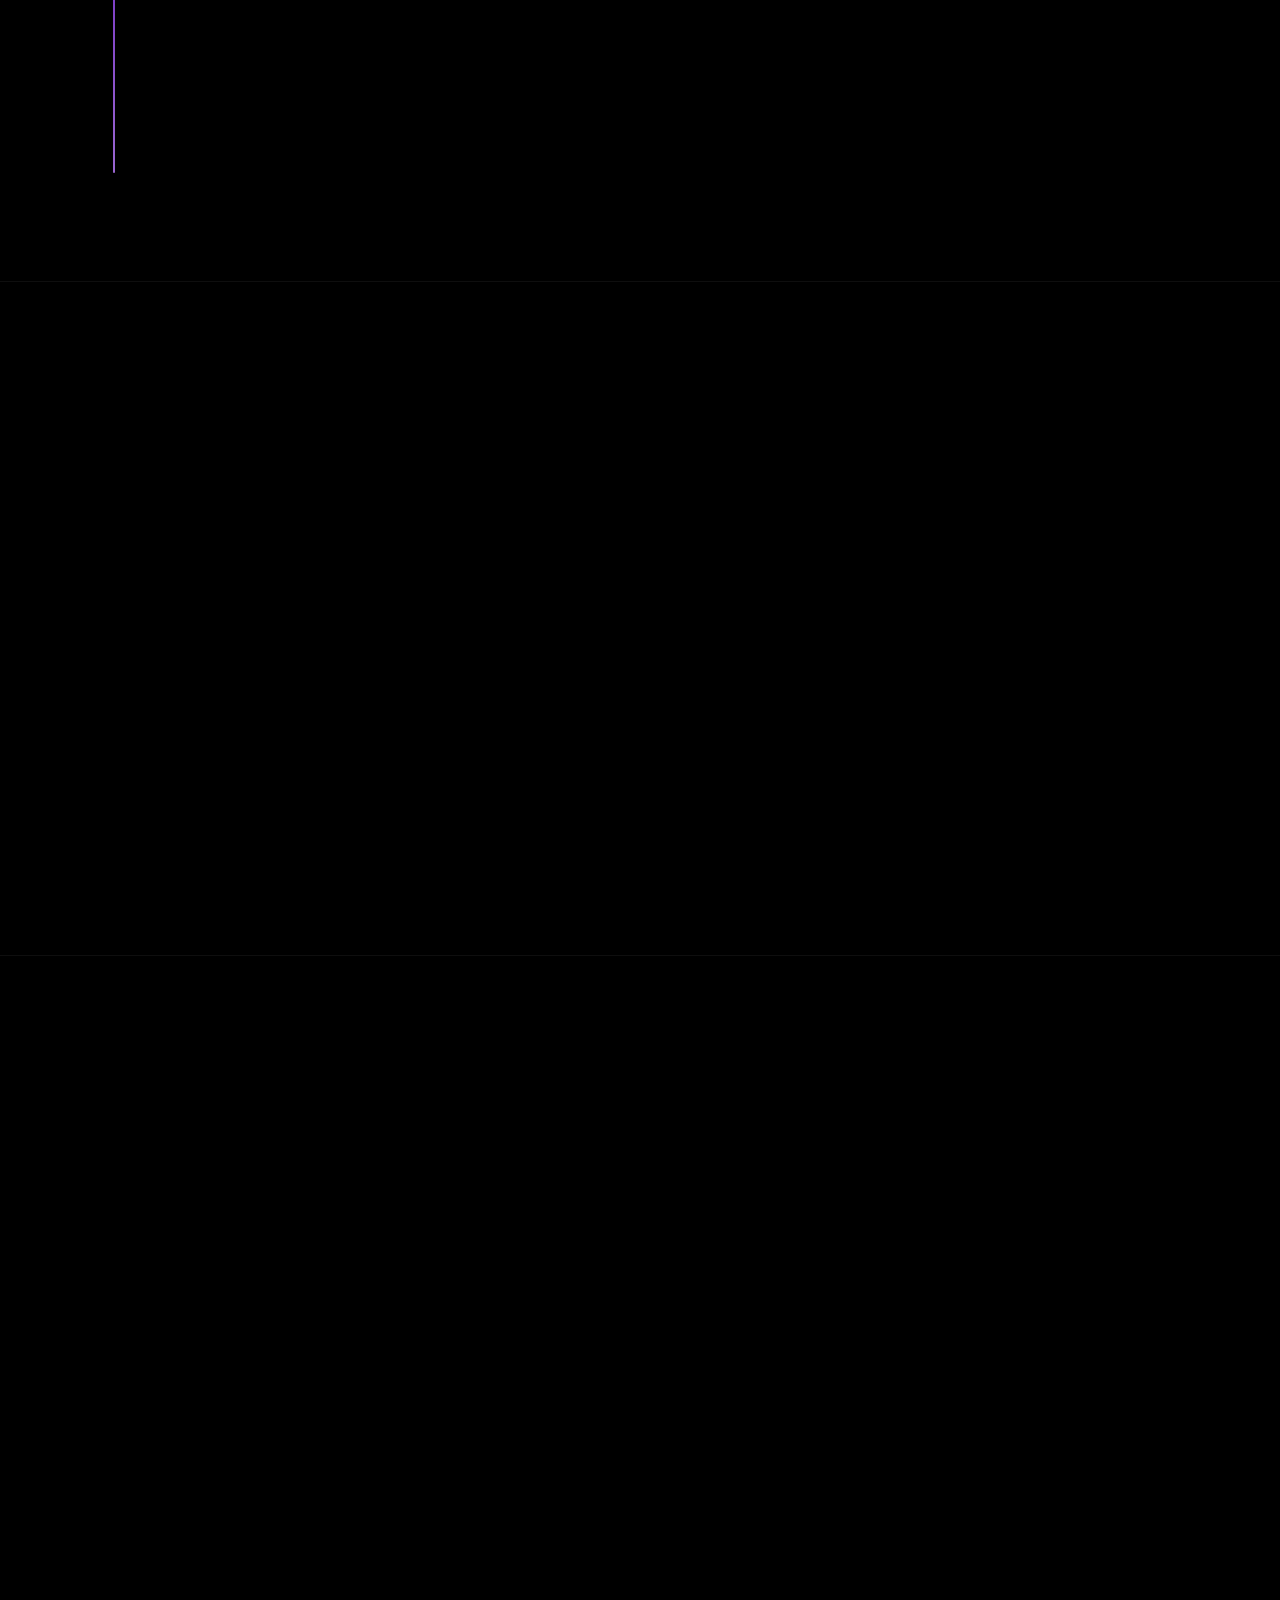
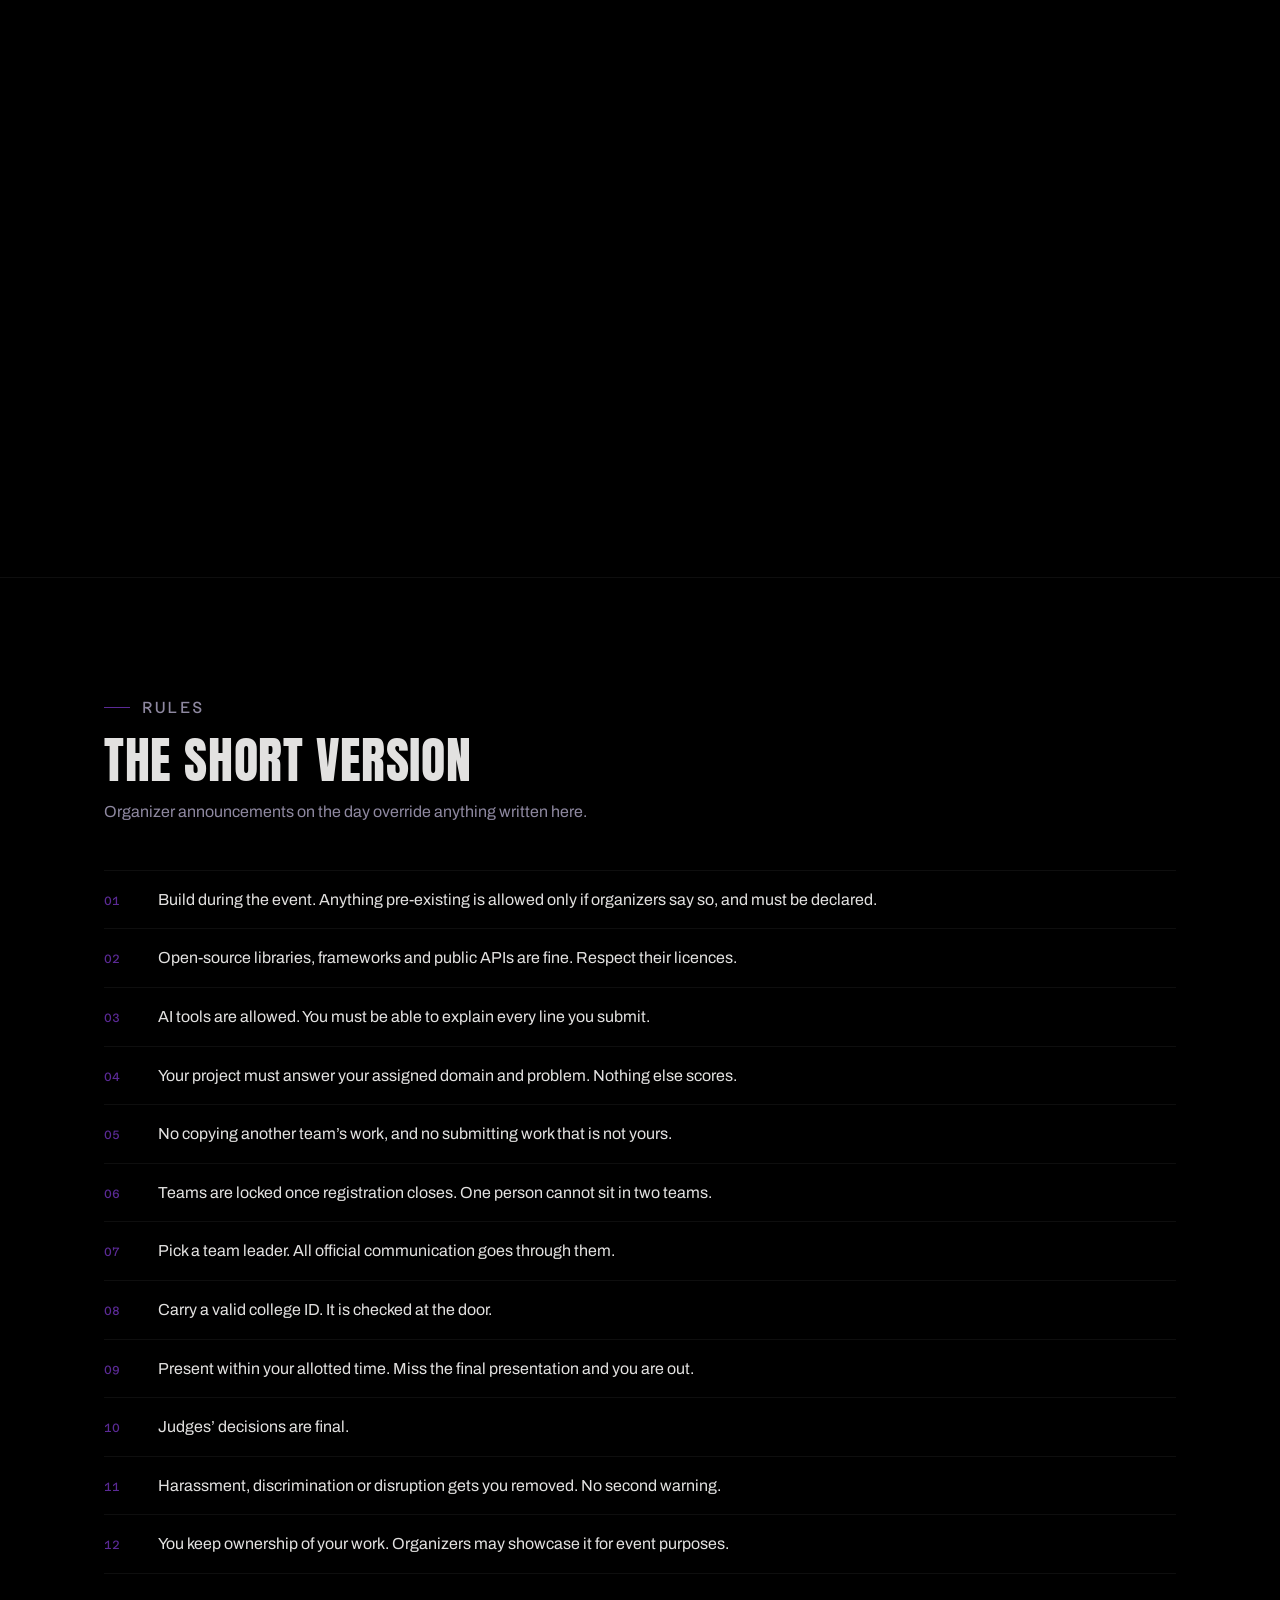
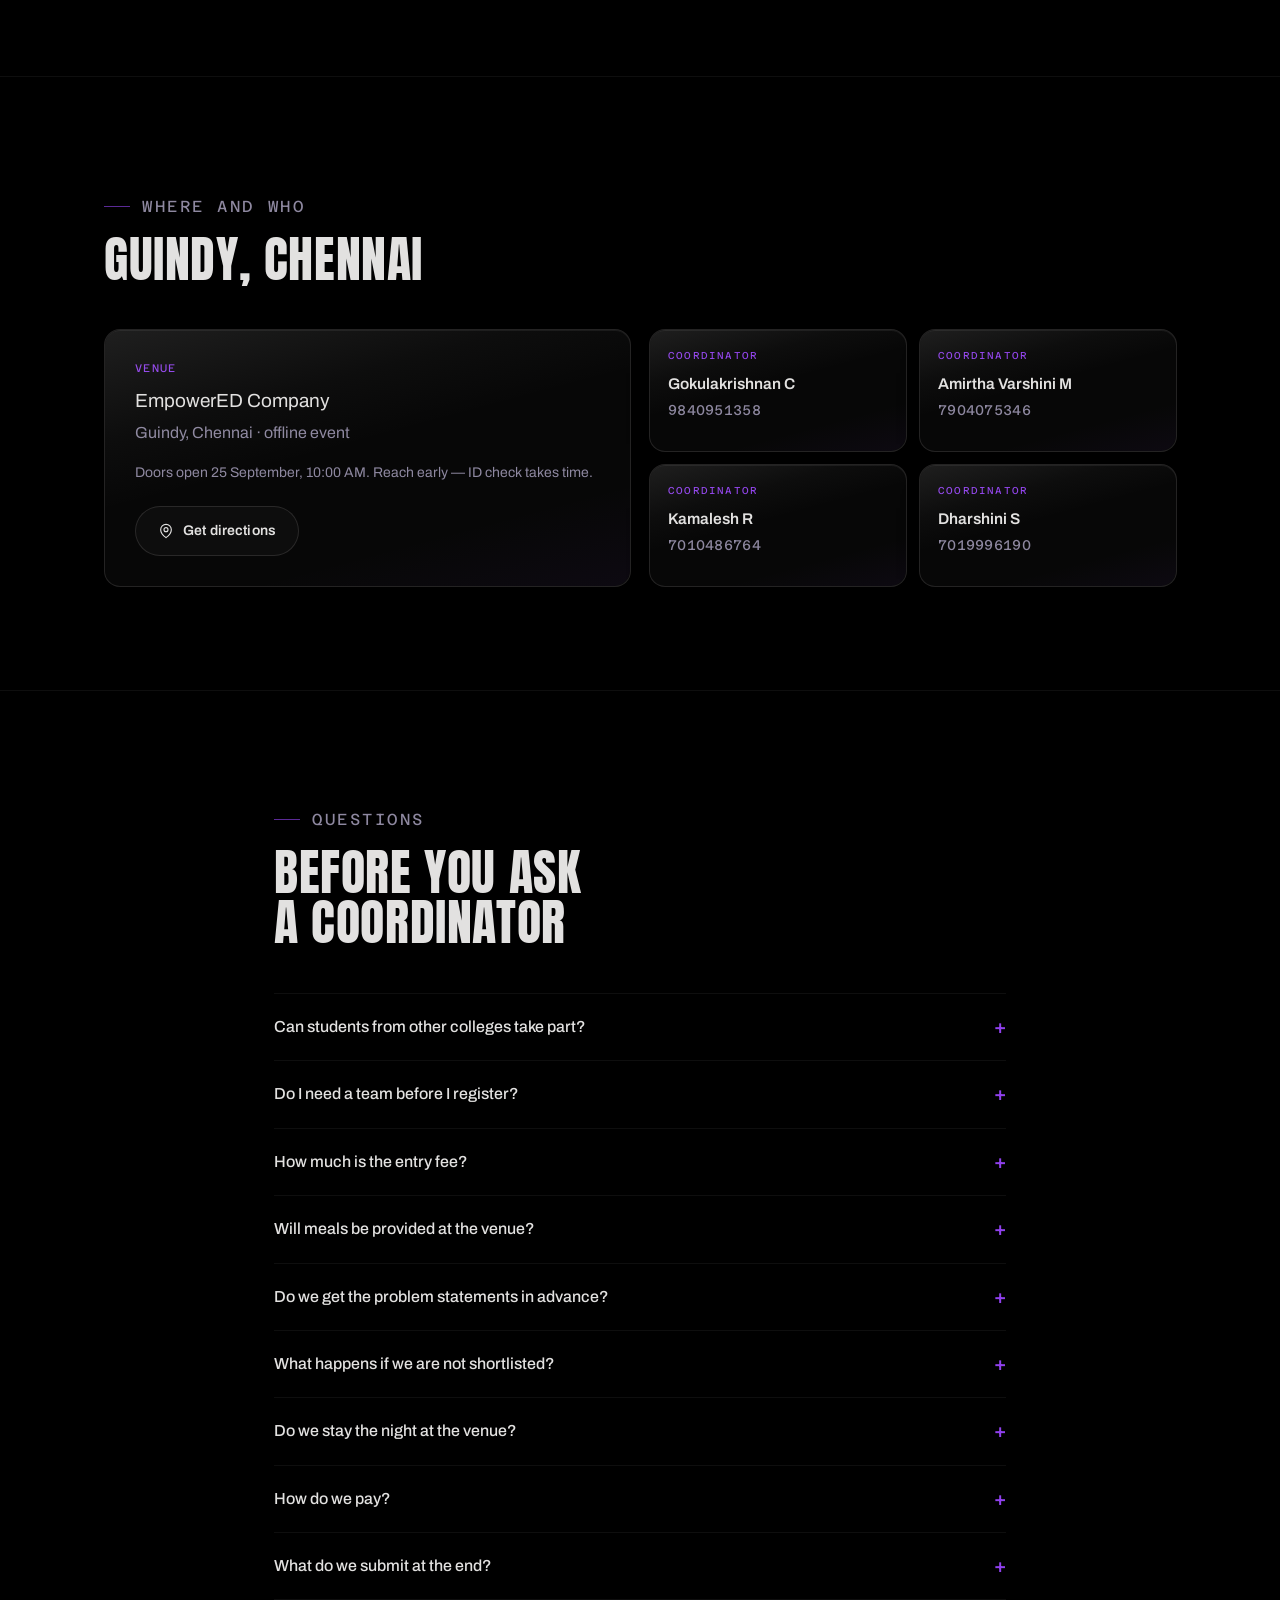
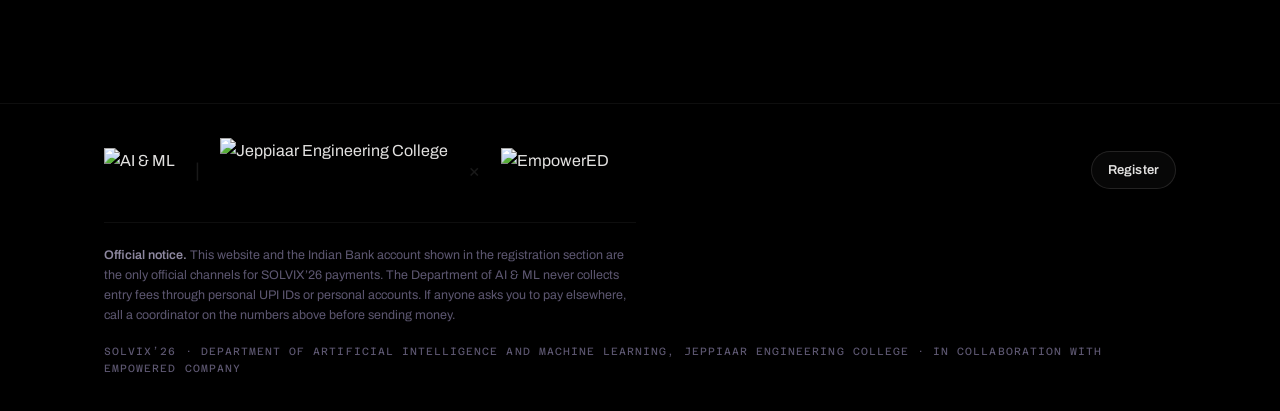
==== commit d19fee66: "Update index.html" ====
--- a/index.html
+++ b/index.html
@@ -230,6 +230,45 @@
   background: rgba(14, 11, 22, 0.68);
 }
 
+/* ==========================================================================
+   Scroll Reveal — sections surface layer by layer as they enter view
+   ========================================================================== */
+.reveal {
+  opacity: 0;
+  transform: translateY(56px) scale(0.975);
+  filter: blur(9px);
+  transition:
+    opacity 0.9s cubic-bezier(0.16, 0.84, 0.44, 1),
+    transform 0.9s cubic-bezier(0.16, 0.84, 0.44, 1),
+    filter 0.9s cubic-bezier(0.16, 0.84, 0.44, 1);
+  transition-delay: calc(min(var(--i, 0), 6) * 90ms);
+  will-change: transform, opacity, filter;
+}
+
+.reveal.in {
+  opacity: 1;
+  transform: translateY(0) scale(1);
+  filter: blur(0);
+}
+
+/* Deeper layers drift up from slightly further back for a stacked feel */
+.reveal--deep {
+  transform: translateY(72px) scale(0.96);
+}
+
+.reveal--deep.in {
+  transform: translateY(0) scale(1);
+}
+
+@media (prefers-reduced-motion: reduce) {
+  .reveal {
+    opacity: 1;
+    transform: none;
+    filter: none;
+    transition: none;
+  }
+}
+
 /* Preloader */
 .preload {
   display: none;
@@ -1604,6 +1643,8 @@
 </style>
 </head>
 <body>
+
+<noscript><style>.reveal{opacity:1 !important;transform:none !important;filter:none !important;}</style></noscript>
 
 <script>
 try {
@@ -1743,14 +1784,14 @@
 <!-- ================= ROUNDS ================= -->
 <section id="rounds">
   <div class="container">
-    <div class="sec-head">
+    <div class="sec-head reveal">
       <p class="eyebrow">The format</p>
       <h2>Two rounds. Only half of you see the second one.</h2>
       <p>Everyone starts on the AI round in daylight. Judges cut the field at 4:30 PM. Fifteen teams stay for the night, and the night is where the city problems come out.</p>
     </div>
 
     <div class="grid g2">
-      <article class="glass round">
+      <article class="glass round reveal">
         <p class="round__tag">Round 01 &middot; Daytime &middot; Selection</p>
         <h3 class="round__h">Empowering human potential, enabling AI futures</h3>
         <p class="round__sub">Six AI domains. Each one carries five to seven problem statements and you pick whichever you want &mdash; complete freedom. Statements are revealed at the opening ceremony, not before.</p>
@@ -1759,7 +1800,7 @@
         </div>
       </article>
 
-      <article class="glass round round--night">
+      <article class="glass round round--night reveal">
         <p class="round__tag">Round 02 &middot; Overnight &middot; Seven phases</p>
         <h3 class="round__h">Hack for a Better City</h3>
         <p class="round__sub">You are handed a broken real-world case. Solve what is actually wrong with it and that answer decides your city domain. Then validate, build, and survive a surprise constraint at midnight.</p>
@@ -1769,30 +1810,30 @@
       </article>
     </div>
 
-    <p class="subhead">Round 01 &mdash; AI domains</p>
+    <p class="subhead reveal">Round 01 &mdash; AI domains</p>
     <div class="dgrid dgrid--ai">
-      <div class="glass dom"><span>AI 01</span>Human&ndash;AI Collaboration</div>
-      <div class="glass dom"><span>AI 02</span>AI for Accessibility &amp; Inclusion</div>
-      <div class="glass dom"><span>AI 03</span>AI for Education &amp; Future Skills</div>
-      <div class="glass dom"><span>AI 04</span>AI for Social Impact</div>
-      <div class="glass dom"><span>AI 05</span>Responsible &amp; Ethical AI</div>
-      <div class="glass dom"><span>AI 06</span>AI for Sustainability</div>
+      <div class="glass dom reveal"><span>AI 01</span>Human&ndash;AI Collaboration</div>
+      <div class="glass dom reveal"><span>AI 02</span>AI for Accessibility &amp; Inclusion</div>
+      <div class="glass dom reveal"><span>AI 03</span>AI for Education &amp; Future Skills</div>
+      <div class="glass dom reveal"><span>AI 04</span>AI for Social Impact</div>
+      <div class="glass dom reveal"><span>AI 05</span>Responsible &amp; Ethical AI</div>
+      <div class="glass dom reveal"><span>AI 06</span>AI for Sustainability</div>
     </div>
 
-    <p class="subhead">Round 02 &mdash; City domains</p>
+    <p class="subhead reveal">Round 02 &mdash; City domains</p>
     <div class="dgrid dgrid--city">
-      <div class="glass dom"><span>City</span>Emergency Management</div>
-      <div class="glass dom"><span>City</span>Healthcare</div>
-      <div class="glass dom"><span>City</span>Water Management</div>
-      <div class="glass dom"><span>City</span>Waste Management</div>
-      <div class="glass dom"><span>City</span>Traffic Management</div>
-      <div class="glass dom"><span>City</span>Public Safety</div>
-      <div class="glass dom"><span>City</span>Public Transportation</div>
-      <div class="glass dom"><span>City</span>Flood Management</div>
-      <div class="glass dom"><span>City</span>Infrastructure</div>
-      <div class="glass dom"><span>City</span>Connectivity</div>
-      <div class="glass dom"><span>City</span>Education</div>
-      <div class="glass dom"><span>City</span>AI-Assisted Learning</div>
+      <div class="glass dom reveal"><span>City</span>Emergency Management</div>
+      <div class="glass dom reveal"><span>City</span>Healthcare</div>
+      <div class="glass dom reveal"><span>City</span>Water Management</div>
+      <div class="glass dom reveal"><span>City</span>Waste Management</div>
+      <div class="glass dom reveal"><span>City</span>Traffic Management</div>
+      <div class="glass dom reveal"><span>City</span>Public Safety</div>
+      <div class="glass dom reveal"><span>City</span>Public Transportation</div>
+      <div class="glass dom reveal"><span>City</span>Flood Management</div>
+      <div class="glass dom reveal"><span>City</span>Infrastructure</div>
+      <div class="glass dom reveal"><span>City</span>Connectivity</div>
+      <div class="glass dom reveal"><span>City</span>Education</div>
+      <div class="glass dom reveal"><span>City</span>AI-Assisted Learning</div>
     </div>
   </div>
 </section>
@@ -1800,7 +1841,7 @@
 <!-- ================= TIMELINE ================= -->
 <section id="timeline">
   <div class="container">
-    <div class="sec-head">
+    <div class="sec-head reveal">
       <p class="eyebrow">Minute by minute</p>
       <h2>Twenty-four hours, start to finish</h2>
       <p>The line runs bright at ten in the morning, goes dark through the night, and comes back up at sunrise. So does the room.</p>
@@ -1808,41 +1849,41 @@
 
     <div class="spine">
       <div class="leg">
-        <p class="leg__day">Friday 25 September &mdash; Day</p>
-        <div class="row"><p class="row__t">10:00</p><p class="row__w">Opening ceremony<small>Round 1 problem statements revealed</small></p></div>
-        <div class="row"><p class="row__t">10:30</p><p class="row__w">Team discussion and solution planning</p></div>
-        <div class="row"><p class="row__t">11:00</p><p class="row__w">Round 1 development &mdash; first sprint</p></div>
-        <div class="row row--soft"><p class="row__t">13:00</p><p class="row__w">Meal break<small>Arrange meals on your own. Only refreshments are provided.</small></p></div>
-        <div class="row"><p class="row__t">14:00</p><p class="row__w">Round 1 development &mdash; second sprint</p></div>
-        <div class="row"><p class="row__t">15:30</p><p class="row__w">Evaluation and selection</p></div>
-        <div class="row row--soft"><p class="row__t">16:30</p><p class="row__w">Judging deliberation &middot; ice-breaker</p></div>
-        <div class="row"><p class="row__t">17:30</p><p class="row__w">Shortlist announced &mdash; 15 teams<small>Refreshments, then the night round begins</small></p></div>
+        <p class="leg__day reveal">Friday 25 September &mdash; Day</p>
+        <div class="row reveal"><p class="row__t">10:00</p><p class="row__w">Opening ceremony<small>Round 1 problem statements revealed</small></p></div>
+        <div class="row reveal"><p class="row__t">10:30</p><p class="row__w">Team discussion and solution planning</p></div>
+        <div class="row reveal"><p class="row__t">11:00</p><p class="row__w">Round 1 development &mdash; first sprint</p></div>
+        <div class="row row--soft reveal"><p class="row__t">13:00</p><p class="row__w">Meal break<small>Arrange meals on your own. Only refreshments are provided.</small></p></div>
+        <div class="row reveal"><p class="row__t">14:00</p><p class="row__w">Round 1 development &mdash; second sprint</p></div>
+        <div class="row reveal"><p class="row__t">15:30</p><p class="row__w">Evaluation and selection</p></div>
+        <div class="row row--soft reveal"><p class="row__t">16:30</p><p class="row__w">Judging deliberation &middot; ice-breaker</p></div>
+        <div class="row reveal"><p class="row__t">17:30</p><p class="row__w">Shortlist announced &mdash; 15 teams<small>Refreshments, then the night round begins</small></p></div>
       </div>
 
       <div class="leg">
-        <p class="leg__day">Friday night &mdash; Round 2, seven phases</p>
-        <div class="row row--phase"><p class="row__t">18:00</p><p class="row__w">Phase 1 &mdash; Registration and domain briefing</p></div>
-        <div class="row row--phase"><p class="row__t">18:30</p><p class="row__w">Phase 2 &mdash; The broken case<small>Find the real problem. Your answer locks your domain.</small></p></div>
-        <div class="row row--phase"><p class="row__t">19:30</p><p class="row__w">Phase 3 &mdash; Problem validation sheet<small>Six questions. Prove the problem is real before you build.</small></p></div>
-        <div class="row row--phase"><p class="row__t">20:00</p><p class="row__w">Phase 4 &mdash; Build sprint begins</p></div>
-        <div class="row row--soft"><p class="row__t">20:45</p><p class="row__w">Mentor checkpoint 1 &mdash; what are you building?</p></div>
-        <div class="row row--soft"><p class="row__t">21:00</p><p class="row__w">Meal break<small>Arrange meals on your own. Only refreshments are provided.</small></p></div>
-        <div class="row row--soft"><p class="row__t">23:00</p><p class="row__w">Mentor checkpoint 2 &mdash; show it working</p></div>
+        <p class="leg__day reveal">Friday night &mdash; Round 2, seven phases</p>
+        <div class="row row--phase reveal"><p class="row__t">18:00</p><p class="row__w">Phase 1 &mdash; Registration and domain briefing</p></div>
+        <div class="row row--phase reveal"><p class="row__t">18:30</p><p class="row__w">Phase 2 &mdash; The broken case<small>Find the real problem. Your answer locks your domain.</small></p></div>
+        <div class="row row--phase reveal"><p class="row__t">19:30</p><p class="row__w">Phase 3 &mdash; Problem validation sheet<small>Six questions. Prove the problem is real before you build.</small></p></div>
+        <div class="row row--phase reveal"><p class="row__t">20:00</p><p class="row__w">Phase 4 &mdash; Build sprint begins</p></div>
+        <div class="row row--soft reveal"><p class="row__t">20:45</p><p class="row__w">Mentor checkpoint 1 &mdash; what are you building?</p></div>
+        <div class="row row--soft reveal"><p class="row__t">21:00</p><p class="row__w">Meal break<small>Arrange meals on your own. Only refreshments are provided.</small></p></div>
+        <div class="row row--soft reveal"><p class="row__t">23:00</p><p class="row__w">Mentor checkpoint 2 &mdash; show it working</p></div>
       </div>
 
       <div class="leg">
-        <p class="leg__day">Saturday 26 September &mdash; Night into morning</p>
-        <div class="row row--star row--phase">
+        <p class="leg__day reveal">Saturday 26 September &mdash; Night into morning</p>
+        <div class="row row--star row--phase reveal">
           <p class="row__t">00:00 &mdash; Phase 5</p>
           <p class="row__w">Midnight Innovation Challenge<small>A surprise constraint lands on the solution you already built. Works with no internet. Works in a power cut. Usable by someone who cannot read. Half the cost. You adapt or you fall behind.</small></p>
         </div>
-        <div class="row row--phase"><p class="row__t">00:45</p><p class="row__w">Phase 6 &mdash; Overnight prototype development</p></div>
-        <div class="row row--soft"><p class="row__t">02:30</p><p class="row__w">Mentor checkpoint 3 &mdash; working demo</p></div>
-        <div class="row row--soft"><p class="row__t">03:15</p><p class="row__w">Ice-breaker</p></div>
-        <div class="row row--phase"><p class="row__t">05:00</p><p class="row__w">Phase 7 &mdash; Final sprint<small>Prototype, deck, demo, impact metrics, business case</small></p></div>
-        <div class="row row--soft"><p class="row__t">07:00</p><p class="row__w">Meal break<small>Arrange meals on your own. Only refreshments are provided.</small></p></div>
-        <div class="row"><p class="row__t">08:00</p><p class="row__w">Submissions close &middot; final presentations begin</p></div>
-        <div class="row"><p class="row__t">09:30</p><p class="row__w">Results and prize distribution</p></div>
+        <div class="row row--phase reveal"><p class="row__t">00:45</p><p class="row__w">Phase 6 &mdash; Overnight prototype development</p></div>
+        <div class="row row--soft reveal"><p class="row__t">02:30</p><p class="row__w">Mentor checkpoint 3 &mdash; working demo</p></div>
+        <div class="row row--soft reveal"><p class="row__t">03:15</p><p class="row__w">Ice-breaker</p></div>
+        <div class="row row--phase reveal"><p class="row__t">05:00</p><p class="row__w">Phase 7 &mdash; Final sprint<small>Prototype, deck, demo, impact metrics, business case</small></p></div>
+        <div class="row row--soft reveal"><p class="row__t">07:00</p><p class="row__w">Meal break<small>Arrange meals on your own. Only refreshments are provided.</small></p></div>
+        <div class="row reveal"><p class="row__t">08:00</p><p class="row__w">Submissions close &middot; final presentations begin</p></div>
+        <div class="row reveal"><p class="row__t">09:30</p><p class="row__w">Results and prize distribution</p></div>
       </div>
     </div>
   </div>
@@ -1851,32 +1892,32 @@
 <!-- ================= PERKS ================= -->
 <section>
   <div class="container">
-    <div class="sec-head">
+    <div class="sec-head reveal">
       <p class="eyebrow">What you walk away with</p>
       <h2>Beyond the prize</h2>
     </div>
     <div class="pgrid">
-      <div class="glass perk">
+      <div class="glass perk reveal">
         <svg width="19" height="19" viewBox="0 0 24 24" fill="none" stroke="#9040ED" stroke-width="1.6"><path d="M8 21h8M12 17v4M7 4h10v5a5 5 0 0 1-10 0V4zM17 5h3v2a3 3 0 0 1-3 3M7 5H4v2a3 3 0 0 0 3 3"/></svg>
         <div><h4>Exciting cash prize</h4><p>For the winning team, announced on the day.</p></div>
       </div>
-      <div class="glass perk">
+      <div class="glass perk reveal">
         <svg width="19" height="19" viewBox="0 0 24 24" fill="none" stroke="#9040ED" stroke-width="1.6"><rect x="3" y="4" width="18" height="14" rx="2"/><path d="M7 9h6M7 13h4M17 12l2 2 3-3"/></svg>
         <div><h4>Physical certificates</h4><p>Printed and handed over, not a PDF link.</p></div>
       </div>
-      <div class="glass perk">
+      <div class="glass perk reveal">
         <svg width="19" height="19" viewBox="0 0 24 24" fill="none" stroke="#9040ED" stroke-width="1.6"><circle cx="9" cy="8" r="3"/><path d="M3 20a6 6 0 0 1 12 0M17 7a3 3 0 0 1 0 6M19 20a5 5 0 0 0-3-4.6"/></svg>
         <div><h4>Mentors on the floor</h4><p>Three checkpoints through the night. They guide, they do not build it for you.</p></div>
       </div>
-      <div class="glass perk">
+      <div class="glass perk reveal">
         <svg width="19" height="19" viewBox="0 0 24 24" fill="none" stroke="#9040ED" stroke-width="1.6"><path d="M4 4v16M4 12h9a3 3 0 0 0 0-6H4M14 12v8M18 12v8"/></svg>
         <div><h4>Refreshments and internet</h4><p>Only refreshments are provided. Please arrange meals on your own. Connectivity provided by EmpowerED.</p></div>
       </div>
-      <div class="glass perk">
+      <div class="glass perk reveal">
         <svg width="19" height="19" viewBox="0 0 24 24" fill="none" stroke="#9040ED" stroke-width="1.6"><path d="M3 18v-6a2 2 0 0 1 2-2h14a2 2 0 0 1 2 2v6M3 18h18M6 10V7a2 2 0 0 1 2-2h8a2 2 0 0 1 2 2v3M3 18v2M21 18v2"/></svg>
         <div><h4>Overnight stay</h4><p>Selected teams stay at the venue through the night.</p></div>
       </div>
-      <div class="glass perk">
+      <div class="glass perk reveal">
         <svg width="19" height="19" viewBox="0 0 24 24" fill="none" stroke="#9040ED" stroke-width="1.6"><path d="M12 3v4M12 17v4M3 12h4M17 12h4M6 6l2.5 2.5M15.5 15.5 18 18M18 6l-2.5 2.5M8.5 15.5 6 18"/><circle cx="12" cy="12" r="3"/></svg>
         <div><h4>A real deadline</h4><p>Twenty-four hours forces a working thing instead of another slide deck.</p></div>
       </div>
@@ -1887,7 +1928,7 @@
 <!-- ================= REGISTRATION CALLOUT SECTION (CLEAN PROMOTIONAL) ================= -->
 <section id="register">
   <div class="container">
-    <div class="sec-head">
+    <div class="sec-head reveal">
       <p class="eyebrow">Registration &middot; open until 22 September</p>
       <h2>Get your team on the list</h2>
       <p>Thirty teams, first come first served. Registration is handled on our dedicated portal with dynamic team configuration, bank payment verification, and WhatsApp onboarding.</p>
@@ -1895,7 +1936,7 @@
 
     <div class="grid g2" style="align-items:start;">
       <!-- Portal Callout Card -->
-      <div class="glass glass--panel card" style="display:flex; flex-direction:column; justify-content:space-between; min-height:480px;">
+      <div class="glass glass--panel card reveal reveal--deep" style="display:flex; flex-direction:column; justify-content:space-between; min-height:480px;">
         <div>
           <div class="notice notice--success">
             <svg width="17" height="17" viewBox="0 0 24 24" fill="none" stroke="#10B981" stroke-width="2" style="flex-shrink:0"><path d="M12 22s8-4 8-10V5l-8-3-8 3v7c0 6 8 10 8 10z"/></svg>
@@ -1941,7 +1982,7 @@
 
       <!-- Payment details & What to bring -->
       <aside style="display:grid; gap:18px">
-        <div class="glass card">
+        <div class="glass card reveal reveal--deep">
           <p class="facts__k">Official Bank Account Details</p>
           <p class="amount">&#8377;150</p>
           <p style="margin:0; color:var(--ash); font-size:13.5px">Round 1 entry, per team</p>
@@ -1956,7 +1997,7 @@
           </div>
         </div>
 
-        <div class="glass card">
+        <div class="glass card reveal reveal--deep">
           <p class="facts__k">Bring with you</p>
           <ul style="margin:14px 0 0; padding:0; list-style:none; display:grid; gap:11px; font-size:14.5px">
             <li>Laptop and extensions</li>
@@ -1973,24 +2014,24 @@
 <!-- ================= RULES ================= -->
 <section id="rules">
   <div class="container">
-    <div class="sec-head">
+    <div class="sec-head reveal">
       <p class="eyebrow">Rules</p>
       <h2>The short version</h2>
       <p>Organizer announcements on the day override anything written here.</p>
     </div>
     <ol class="rules">
-      <li>Build during the event. Anything pre-existing is allowed only if organizers say so, and must be declared.</li>
-      <li>Open-source libraries, frameworks and public APIs are fine. Respect their licences.</li>
-      <li>AI tools are allowed. You must be able to explain every line you submit.</li>
-      <li>Your project must answer your assigned domain and problem. Nothing else scores.</li>
-      <li>No copying another team&rsquo;s work, and no submitting work that is not yours.</li>
-      <li>Teams are locked once registration closes. One person cannot sit in two teams.</li>
-      <li>Pick a team leader. All official communication goes through them.</li>
-      <li>Carry a valid college ID. It is checked at the door.</li>
-      <li>Present within your allotted time. Miss the final presentation and you are out.</li>
-      <li>Judges&rsquo; decisions are final.</li>
-      <li>Harassment, discrimination or disruption gets you removed. No second warning.</li>
-      <li>You keep ownership of your work. Organizers may showcase it for event purposes.</li>
+      <li class="reveal">Build during the event. Anything pre-existing is allowed only if organizers say so, and must be declared.</li>
+      <li class="reveal">Open-source libraries, frameworks and public APIs are fine. Respect their licences.</li>
+      <li class="reveal">AI tools are allowed. You must be able to explain every line you submit.</li>
+      <li class="reveal">Your project must answer your assigned domain and problem. Nothing else scores.</li>
+      <li class="reveal">No copying another team&rsquo;s work, and no submitting work that is not yours.</li>
+      <li class="reveal">Teams are locked once registration closes. One person cannot sit in two teams.</li>
+      <li class="reveal">Pick a team leader. All official communication goes through them.</li>
+      <li class="reveal">Carry a valid college ID. It is checked at the door.</li>
+      <li class="reveal">Present within your allotted time. Miss the final presentation and you are out.</li>
+      <li class="reveal">Judges&rsquo; decisions are final.</li>
+      <li class="reveal">Harassment, discrimination or disruption gets you removed. No second warning.</li>
+      <li class="reveal">You keep ownership of your work. Organizers may showcase it for event purposes.</li>
     </ol>
   </div>
 </section>
@@ -1998,13 +2039,13 @@
 <!-- ================= VENUE + COORDINATORS ================= -->
 <section id="venue">
   <div class="container">
-    <div class="sec-head">
+    <div class="sec-head reveal">
       <p class="eyebrow">Where and who</p>
       <h2>Guindy, Chennai</h2>
     </div>
 
     <div class="grid g2">
-      <div class="glass card">
+      <div class="glass card reveal reveal--deep">
         <p class="facts__k">Venue</p>
         <p style="font-size:19px; margin:8px 0 0">EmpowerED Company</p>
         <p style="margin:4px 0 0; color:var(--ash)">Guindy, Chennai &middot; offline event</p>
@@ -2016,10 +2057,10 @@
       </div>
 
       <div style="display:grid; gap:12px; grid-template-columns:1fr 1fr">
-         <div class="glass coord"><p class="coord__r">Coordinator</p><p class="coord__n">Gokulakrishnan C</p><a href="tel:9840951358">9840951358</a></div>
-        <div class="glass coord"><p class="coord__r">Coordinator</p><p class="coord__n">Amirtha Varshini M</p><a href="tel:7904075346">7904075346</a></div>
-        <div class="glass coord"><p class="coord__r">Coordinator</p><p class="coord__n">Kamalesh R</p><a href="tel:7010486764">7010486764</a></div>
-        <div class="glass coord"><p class="coord__r">Coordinator</p><p class="coord__n">Dharshini S</p><a href="tel:7019996190">7019996190</a></div>
+         <div class="glass coord reveal"><p class="coord__r">Coordinator</p><p class="coord__n">Gokulakrishnan C</p><a href="tel:9840951358">9840951358</a></div>
+        <div class="glass coord reveal"><p class="coord__r">Coordinator</p><p class="coord__n">Amirtha Varshini M</p><a href="tel:7904075346">7904075346</a></div>
+        <div class="glass coord reveal"><p class="coord__r">Coordinator</p><p class="coord__n">Kamalesh R</p><a href="tel:7010486764">7010486764</a></div>
+        <div class="glass coord reveal"><p class="coord__r">Coordinator</p><p class="coord__n">Dharshini S</p><a href="tel:7019996190">7019996190</a></div>
        
       </div>
     </div>
@@ -2029,17 +2070,17 @@
 <!-- ================= FAQ ================= -->
 <section>
   <div class="container" style="max-width:860px">
-    <div class="sec-head"><p class="eyebrow">Questions</p><h2>Before you ask a coordinator</h2></div>
-
-    <details><summary>Can students from other colleges take part?</summary><p>Yes. Any college, any department, any year of study. You do not have to be from Jeppiaar.</p></details>
-    <details><summary>Do I need a team before I register?</summary><p>Yes. You register as a team of 2 or 3, with every member&rsquo;s details entered at once. Teams cannot be changed after registration closes.</p></details>
-    <details><summary>How much is the entry fee?</summary><p>Round 1 is &#8377;150 per team, paid at registration. If you are shortlisted for Round 2 (overnight), an additional &#8377;200 per team is collected. Fees are per team, not per person. Only refreshments are provided &mdash; please arrange meals on your own.</p></details>
-    <details><summary>Will meals be provided at the venue?</summary><p>No. Only refreshments are provided during the 24 hours. Please arrange meals on your own for lunch, dinner and breakfast breaks.</p></details>
-    <details><summary>Do we get the problem statements in advance?</summary><p>No. The domains are public so you can prepare, but the actual problem statements are revealed at the opening ceremony on 25 September.</p></details>
-    <details><summary>What happens if we are not shortlisted?</summary><p>Round 1 ends with evaluation at 4:30 PM and 15 teams are announced at 5:30 PM. Shortlisted teams continue into the overnight round.</p></details>
-    <details><summary>Do we stay the night at the venue?</summary><p>Yes, selected teams stay overnight at the venue. Accommodation is arranged.</p></details>
-    <details><summary>How do we pay?</summary><p>Direct bank transfer of &#8377;150 (Round 1) to the official Indian Bank account shown above. Upload the transfer screenshot on the registration page and a coordinator verifies it. Round 2 fee of &#8377;200 is collected only if your team is shortlisted.</p></details>
-    <details><summary>What do we submit at the end?</summary><p>A working prototype plus a presentation, demonstrated live in front of the judging panel &mdash; along with impact metrics and a business case.</p></details>
+    <div class="sec-head reveal"><p class="eyebrow">Questions</p><h2>Before you ask a coordinator</h2></div>
+
+    <details class="reveal"><summary>Can students from other colleges take part?</summary><p>Yes. Any college, any department, any year of study. You do not have to be from Jeppiaar.</p></details>
+    <details class="reveal"><summary>Do I need a team before I register?</summary><p>Yes. You register as a team of 2 or 3, with every member&rsquo;s details entered at once. Teams cannot be changed after registration closes.</p></details>
+    <details class="reveal"><summary>How much is the entry fee?</summary><p>Round 1 is &#8377;150 per team, paid at registration. If you are shortlisted for Round 2 (overnight), an additional &#8377;200 per team is collected. Fees are per team, not per person. Only refreshments are provided &mdash; please arrange meals on your own.</p></details>
+    <details class="reveal"><summary>Will meals be provided at the venue?</summary><p>No. Only refreshments are provided during the 24 hours. Please arrange meals on your own for lunch, dinner and breakfast breaks.</p></details>
+    <details class="reveal"><summary>Do we get the problem statements in advance?</summary><p>No. The domains are public so you can prepare, but the actual problem statements are revealed at the opening ceremony on 25 September.</p></details>
+    <details class="reveal"><summary>What happens if we are not shortlisted?</summary><p>Round 1 ends with evaluation at 4:30 PM and 15 teams are announced at 5:30 PM. Shortlisted teams continue into the overnight round.</p></details>
+    <details class="reveal"><summary>Do we stay the night at the venue?</summary><p>Yes, selected teams stay overnight at the venue. Accommodation is arranged.</p></details>
+    <details class="reveal"><summary>How do we pay?</summary><p>Direct bank transfer of &#8377;150 (Round 1) to the official Indian Bank account shown above. Upload the transfer screenshot on the registration page and a coordinator verifies it. Round 2 fee of &#8377;200 is collected only if your team is shortlisted.</p></details>
+    <details class="reveal"><summary>What do we submit at the end?</summary><p>A working prototype plus a presentation, demonstrated live in front of the judging panel &mdash; along with impact metrics and a business case.</p></details>
   </div>
 </section>
 
@@ -2371,6 +2412,40 @@
     kick();
     window.addEventListener('scroll', kick, { passive: true });
     window.addEventListener('resize', kick);
+  })();
+
+  /* ================= SCROLL REVEAL — layered sections ================= */
+  (function scrollReveal() {
+    const items = Array.from(document.querySelectorAll('.reveal'));
+    if (!items.length) return;
+
+    const reduce = window.matchMedia && window.matchMedia('(prefers-reduced-motion: reduce)').matches;
+
+    // Stagger index: each element's position among its own .reveal siblings,
+    // so cards/rows/chips inside the same grid cascade in as sequential layers.
+    const seen = new Map();
+    items.forEach(function(el) {
+      const parent = el.parentElement;
+      const n = seen.get(parent) || 0;
+      el.style.setProperty('--i', n);
+      seen.set(parent, n + 1);
+    });
+
+    if (reduce || !('IntersectionObserver' in window)) {
+      items.forEach(function(el) { el.classList.add('in'); });
+      return;
+    }
+
+    const io = new IntersectionObserver(function(entries) {
+      entries.forEach(function(entry) {
+        if (entry.isIntersecting) {
+          entry.target.classList.add('in');
+          io.unobserve(entry.target);
+        }
+      });
+    }, { threshold: 0.12, rootMargin: '0px 0px -8% 0px' });
+
+    items.forEach(function(el) { io.observe(el); });
   })();
 
   /* ---- cursor hover bloom effect ---- */
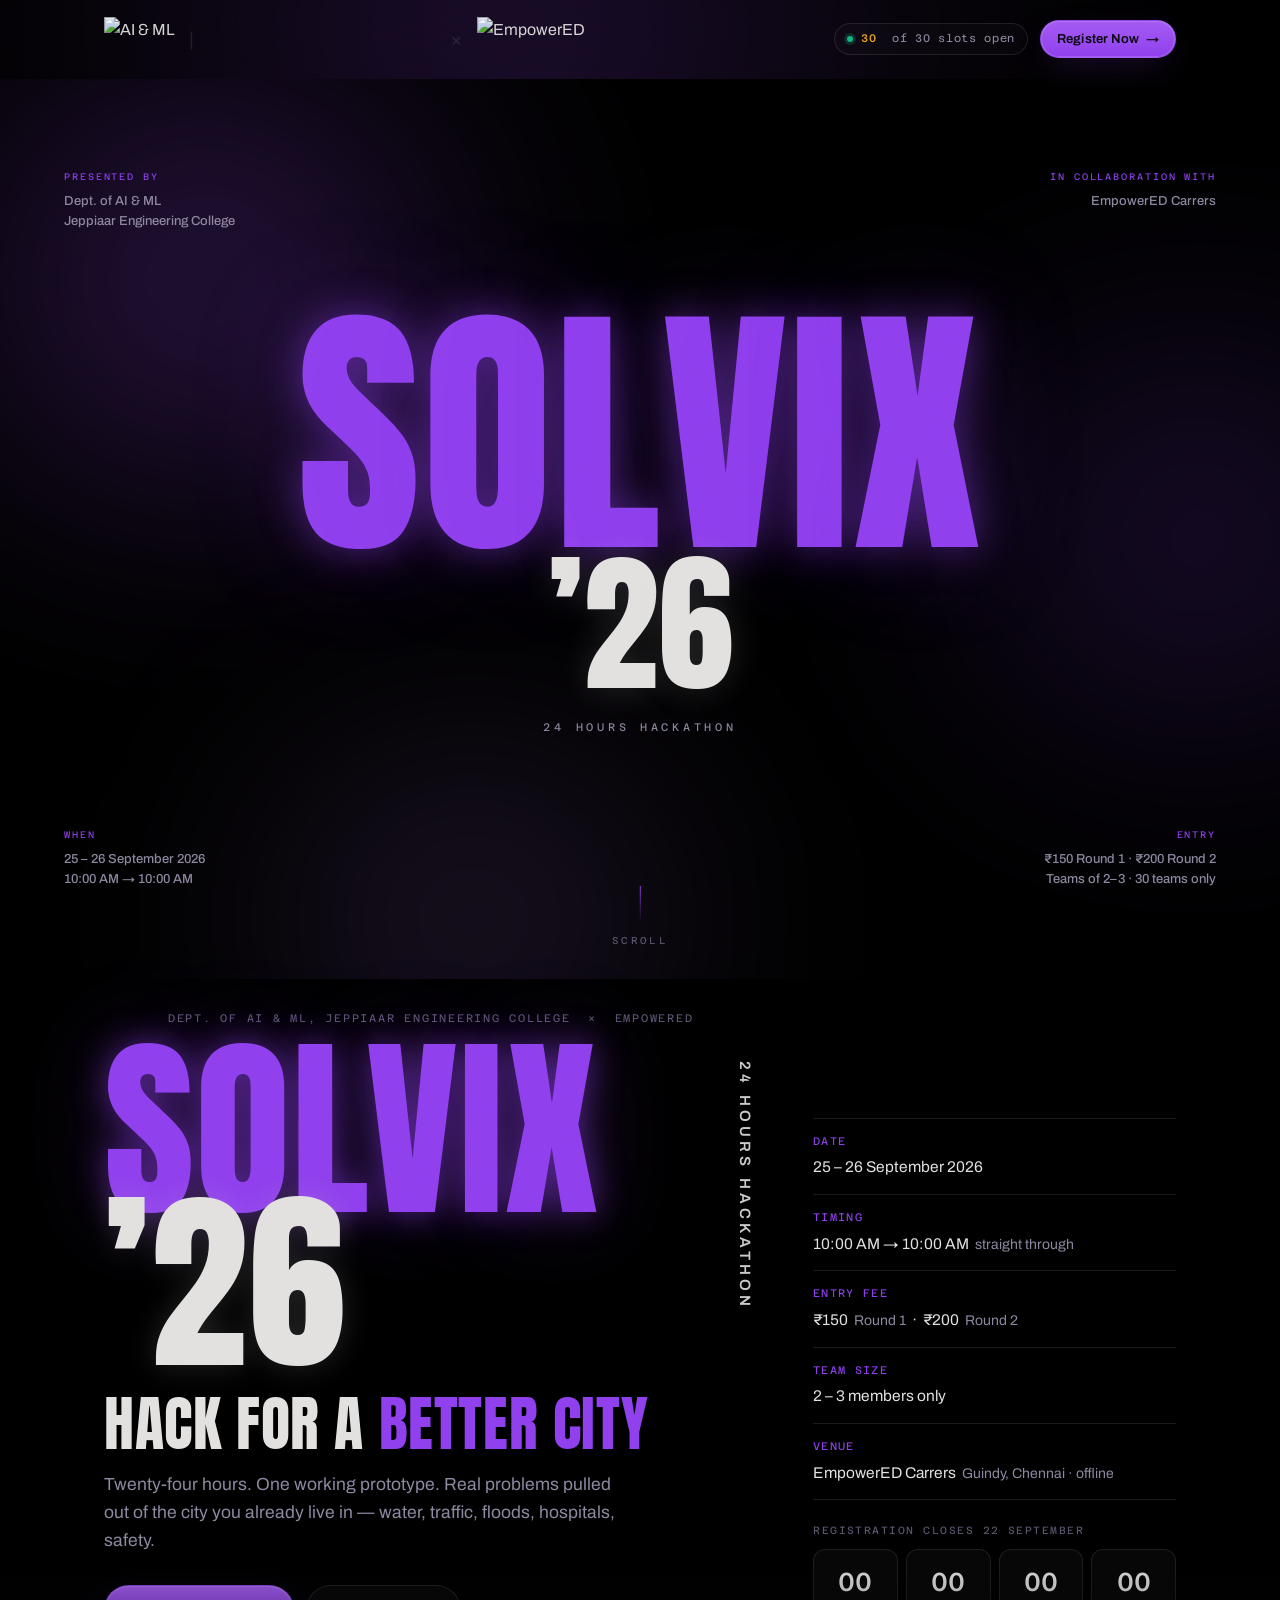
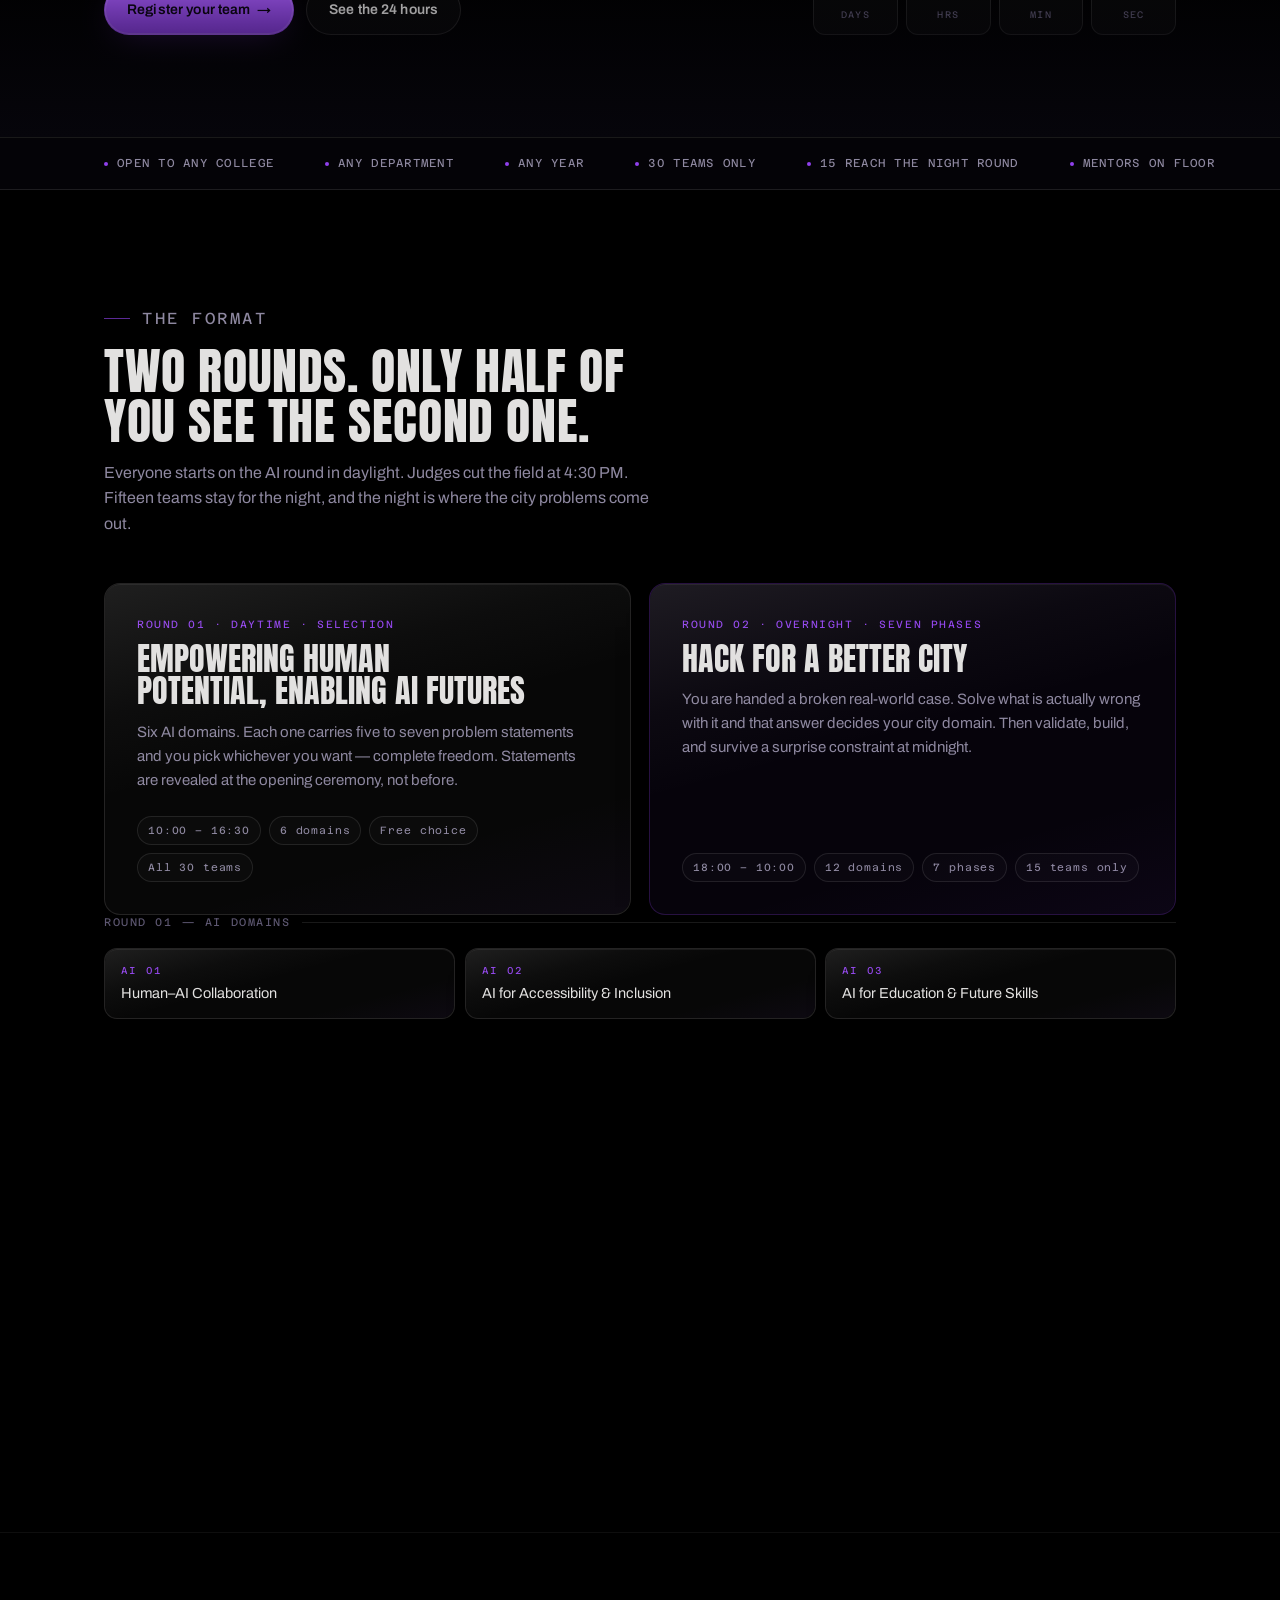
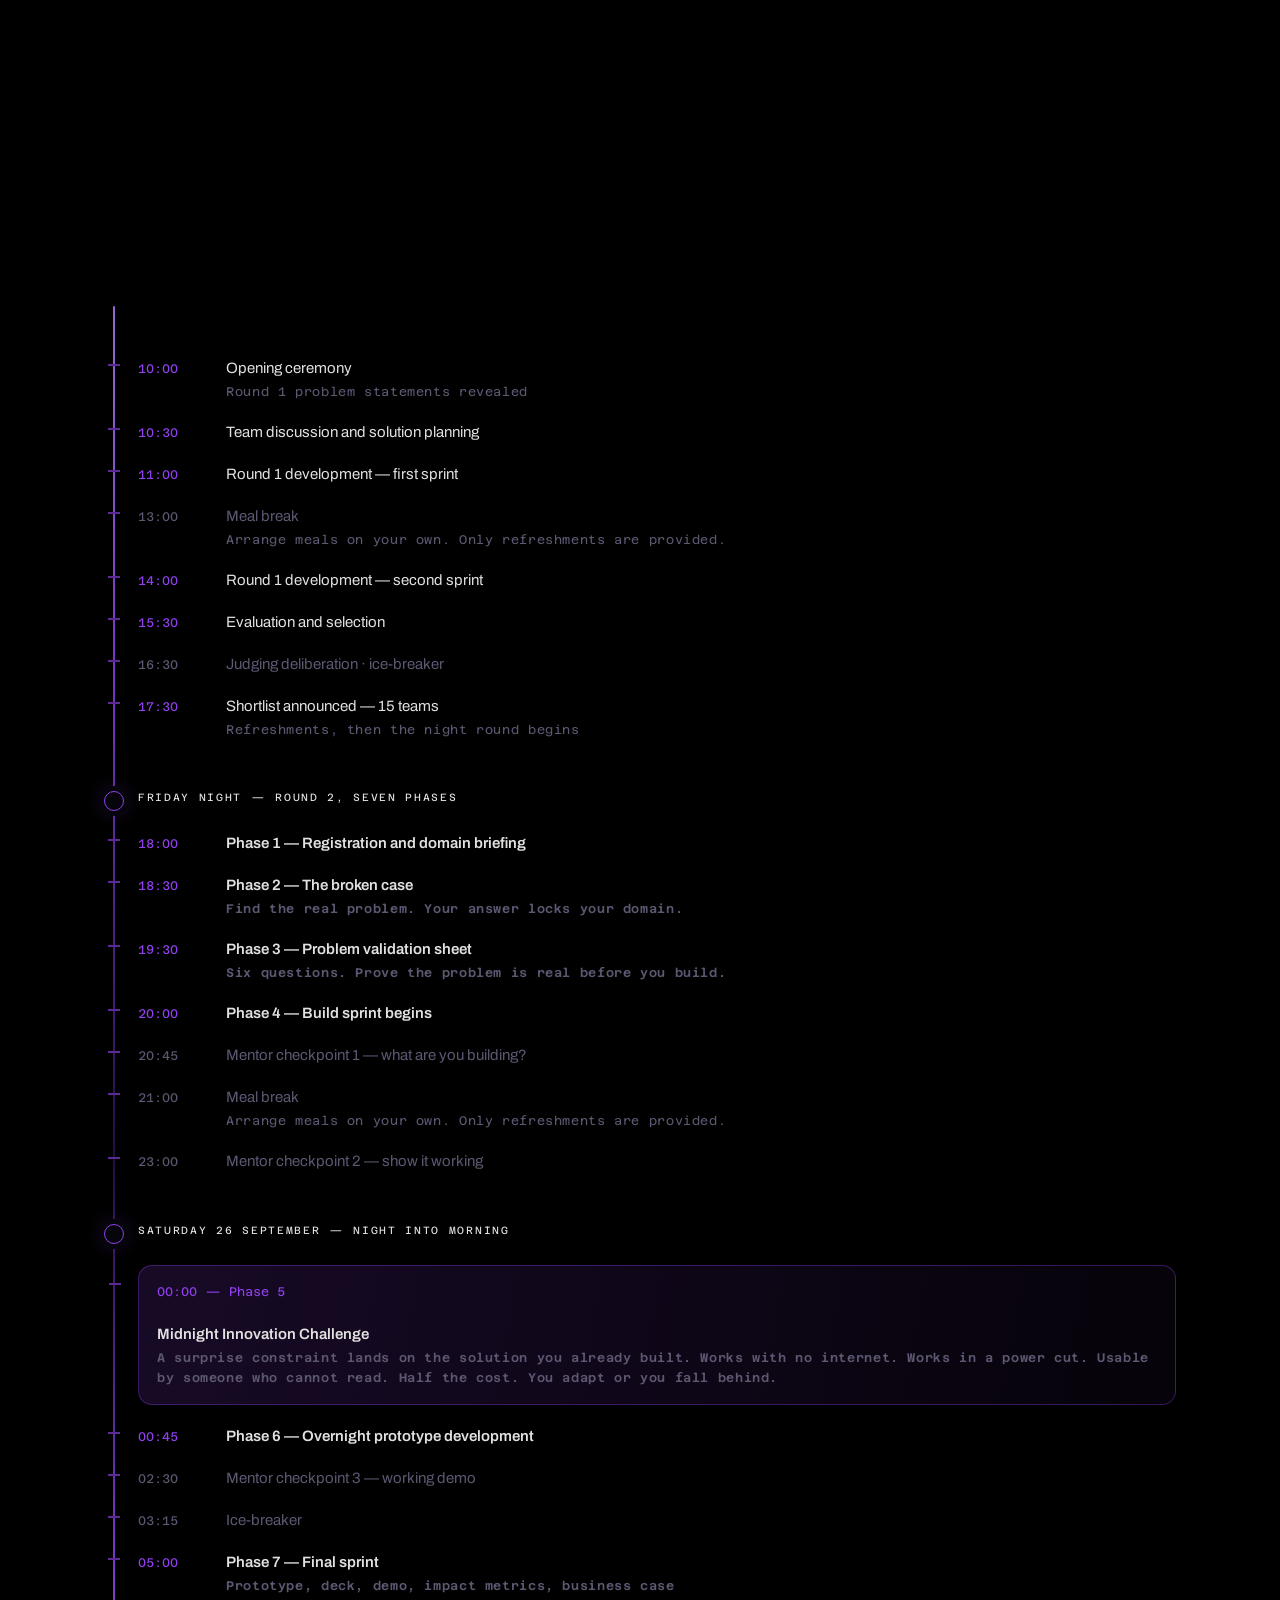
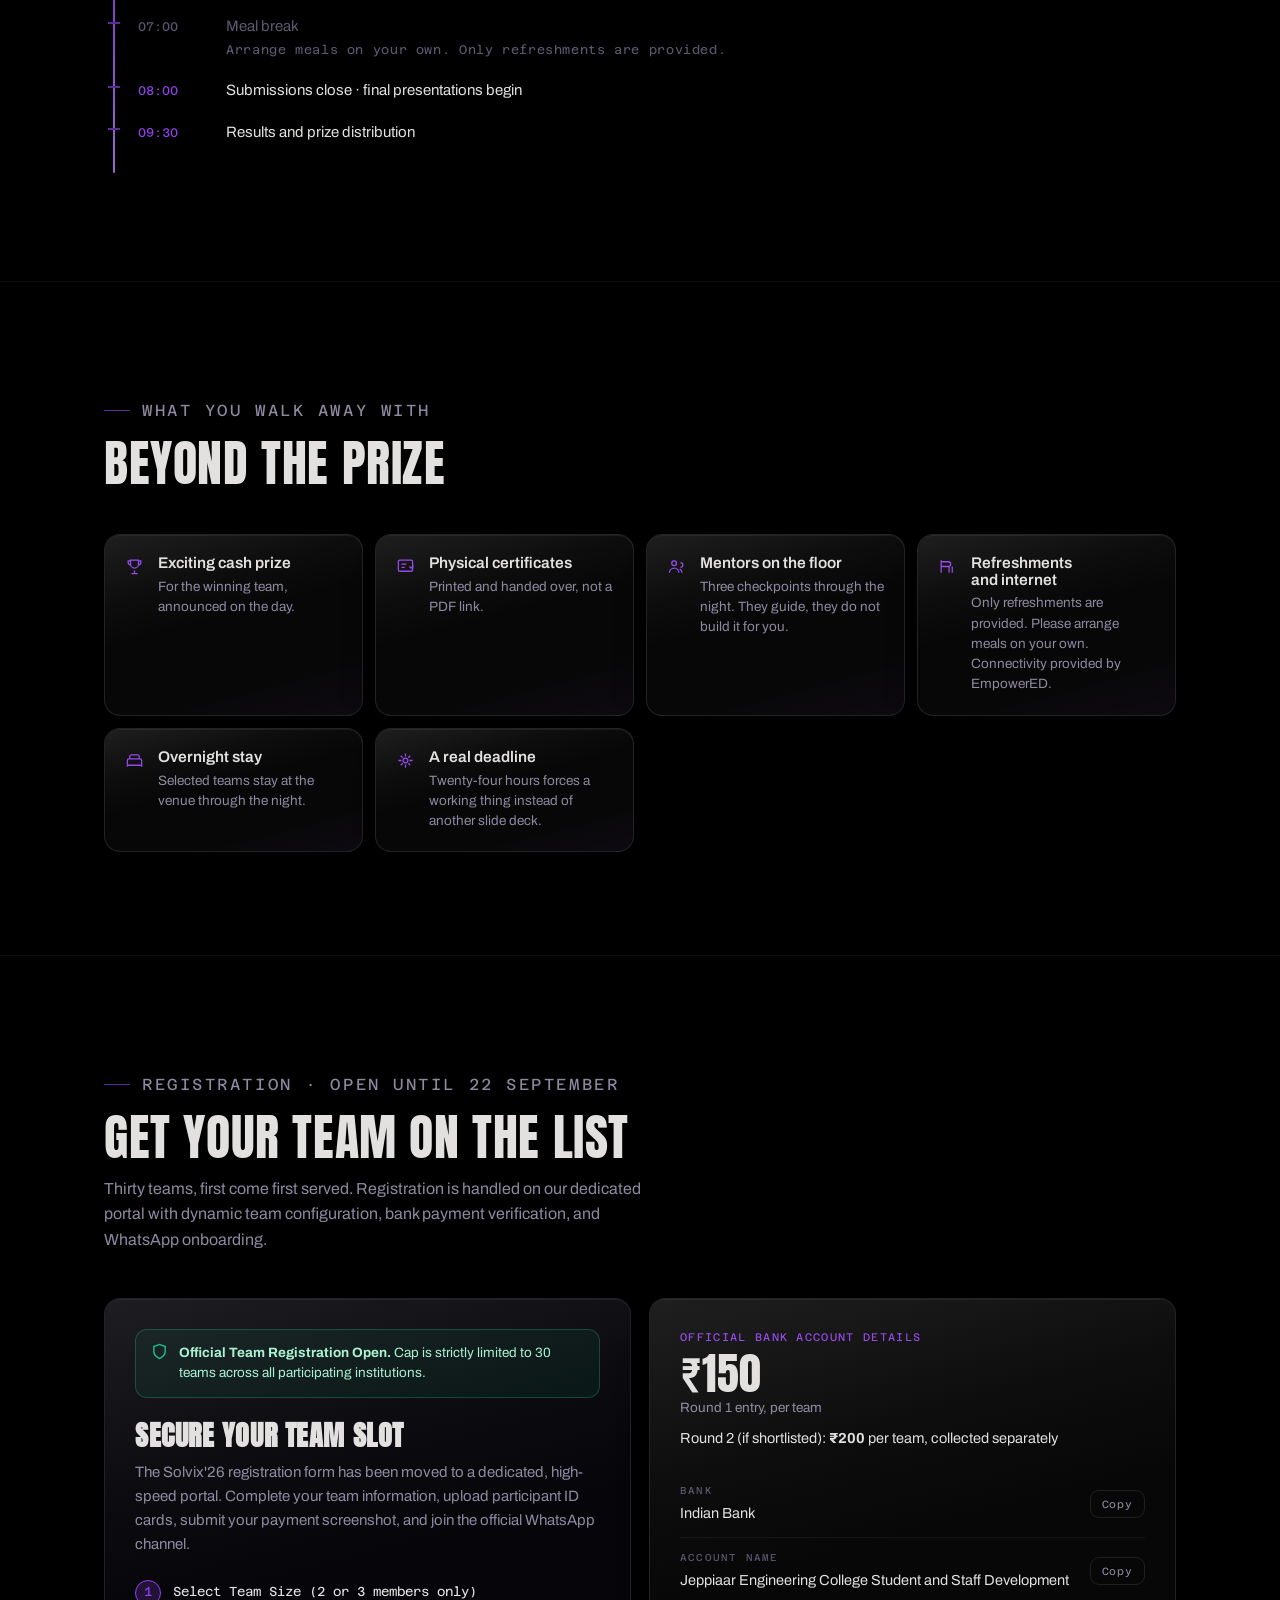
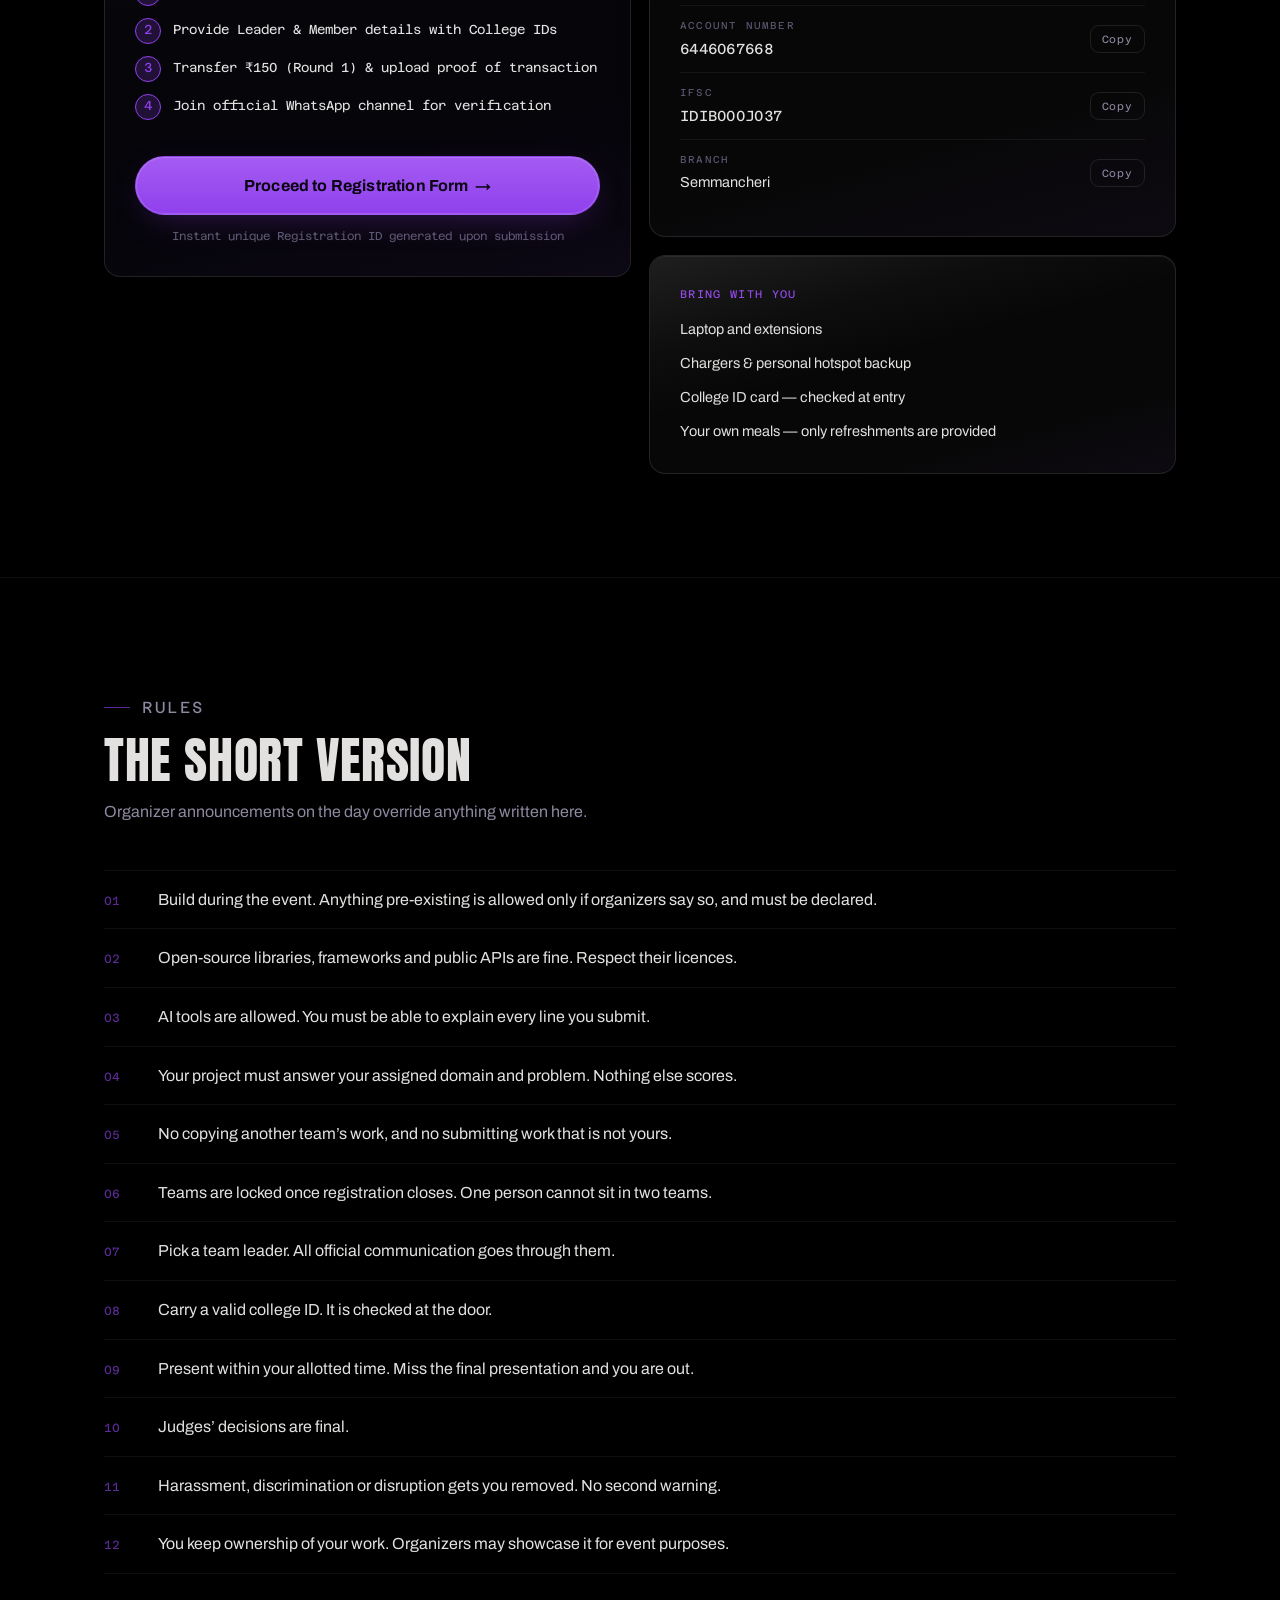
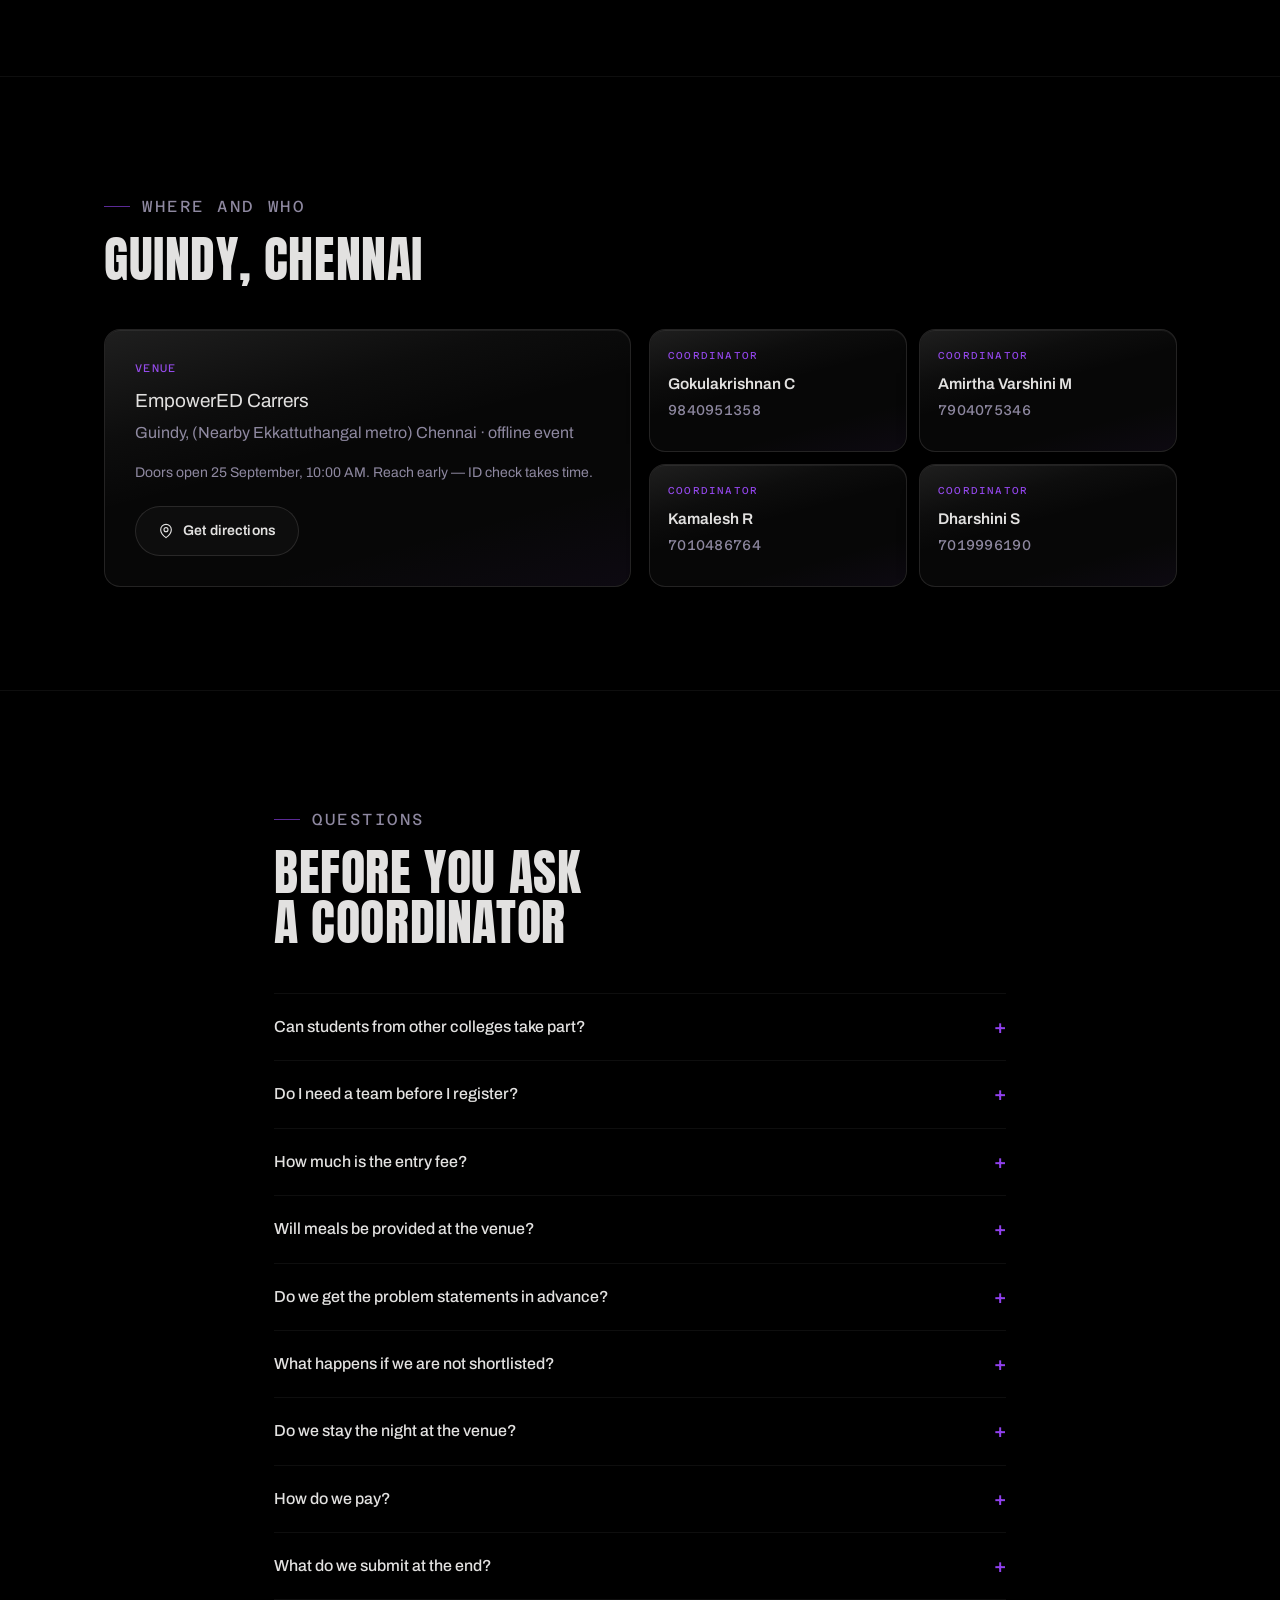
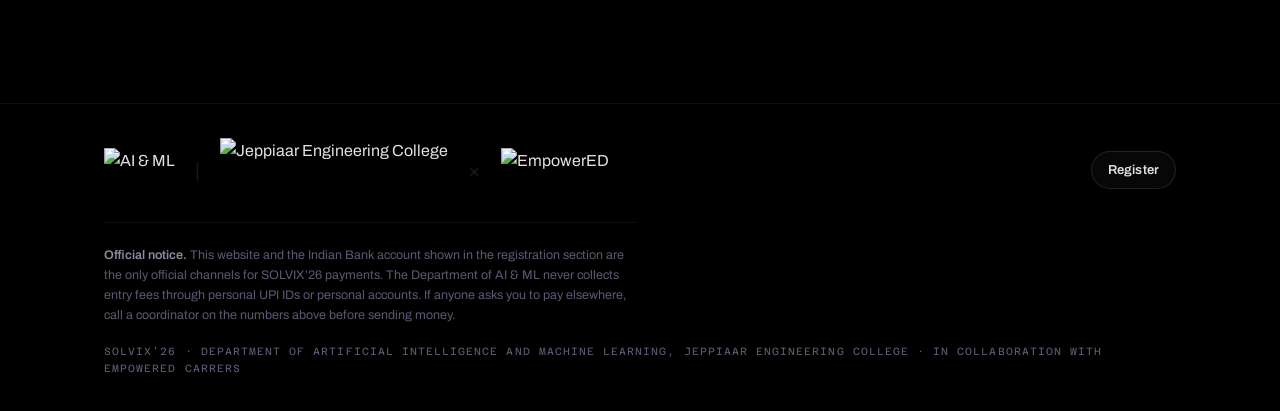
==== commit 4be1a45f: "Update index.html" ====
--- a/index.html
+++ b/index.html
@@ -1712,7 +1712,7 @@
 
       <div class="stage__meta">
         <div class="fact f-tl" style="--d:.92s"><em>Presented by</em><i>Dept. of AI &amp; ML<br>Jeppiaar Engineering College</i></div>
-        <div class="fact f-tr" style="--d:1.06s"><em>In collaboration with</em><i>EmpowerED Company</i></div>
+        <div class="fact f-tr" style="--d:1.06s"><em>In collaboration with</em><i>EmpowerED Carrers</i></div>
         <div class="fact f-bl" style="--d:1.20s"><em>When</em><i>25 &ndash; 26 September 2026<br>10:00 AM &rarr; 10:00 AM</i></div>
         <div class="fact f-br" style="--d:1.34s"><em>Entry</em><i>&#8377;150 Round 1 &middot; &#8377;200 Round 2<br>Teams of 2&ndash;3 &middot; 30 teams only</i></div>
       </div>
@@ -1749,7 +1749,7 @@
         <div class="facts__row"><p class="facts__k">Timing</p><p class="facts__v">10:00 AM &rarr; 10:00 AM <span>&nbsp;straight through</span></p></div>
         <div class="facts__row"><p class="facts__k">Entry fee</p><p class="facts__v">&#8377;150 <span>&nbsp;Round 1</span> &nbsp;&middot;&nbsp; &#8377;200 <span>&nbsp;Round 2</span></p></div>
         <div class="facts__row"><p class="facts__k">Team size</p><p class="facts__v">2 &ndash; 3 members only</p></div>
-        <div class="facts__row"><p class="facts__k">Venue</p><p class="facts__v">EmpowerED Company <span>&nbsp;Guindy, Chennai &middot; offline</span></p></div>
+        <div class="facts__row"><p class="facts__k">Venue</p><p class="facts__v">EmpowerED Carrers <span>&nbsp;Guindy, Chennai &middot; offline</span></p></div>
       </div>
 
       <div class="count">
@@ -2047,8 +2047,8 @@
     <div class="grid g2">
       <div class="glass card reveal reveal--deep">
         <p class="facts__k">Venue</p>
-        <p style="font-size:19px; margin:8px 0 0">EmpowerED Company</p>
-        <p style="margin:4px 0 0; color:var(--ash)">Guindy, Chennai &middot; offline event</p>
+        <p style="font-size:19px; margin:8px 0 0">EmpowerED Carrers</p>
+        <p style="margin:4px 0 0; color:var(--ash)">Guindy, (Nearby Ekkattuthangal metro) Chennai &middot; offline event</p>
         <p style="margin:16px 0 22px; color:var(--ash); font-size:14px">Doors open 25 September, 10:00 AM. Reach early &mdash; ID check takes time.</p>
         <a class="btn btn--ghost" href="https://maps.app.goo.gl/n6W3tthKrsHud6XFA" target="_blank" rel="noopener">
           <svg width="16" height="16" viewBox="0 0 24 24" fill="none" stroke="currentColor" stroke-width="1.7"><path d="M20 10c0 6-8 12-8 12s-8-6-8-12a8 8 0 0 1 16 0z"/><circle cx="12" cy="10" r="3"/></svg>
@@ -2103,7 +2103,7 @@
   <p class="foot__note">
     <b>Official notice.</b> This website and the Indian Bank account shown in the registration section are the only official channels for SOLVIX&rsquo;26 payments. The Department of AI &amp; ML never collects entry fees through personal UPI IDs or personal accounts. If anyone asks you to pay elsewhere, call a coordinator on the numbers above before sending money.
   </p>
-  <p class="foot__base">SOLVIX&rsquo;26 &middot; Department of Artificial Intelligence and Machine Learning, Jeppiaar Engineering College &middot; in collaboration with EmpowerED Company</p>
+  <p class="foot__base">SOLVIX&rsquo;26 &middot; Department of Artificial Intelligence and Machine Learning, Jeppiaar Engineering College &middot; in collaboration with EmpowerED Carrers</p>
 </footer>
 
 </div>
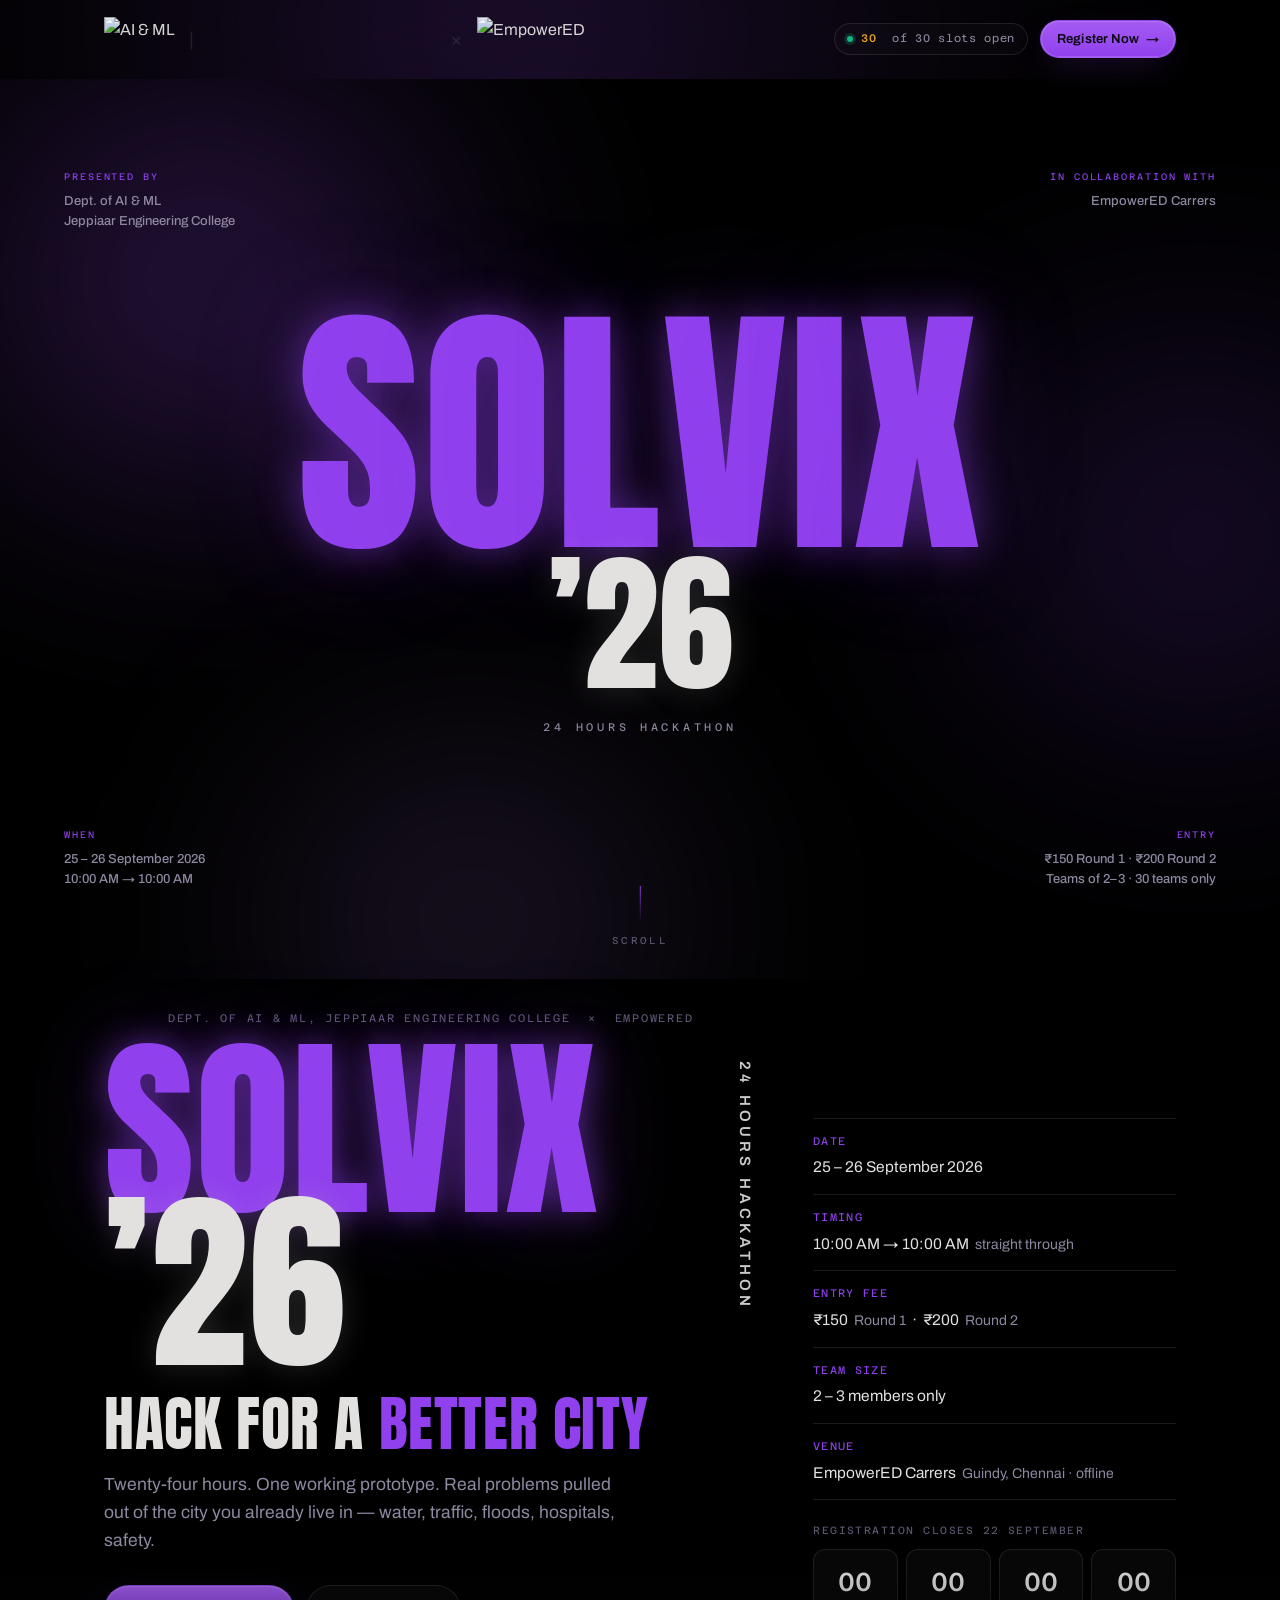
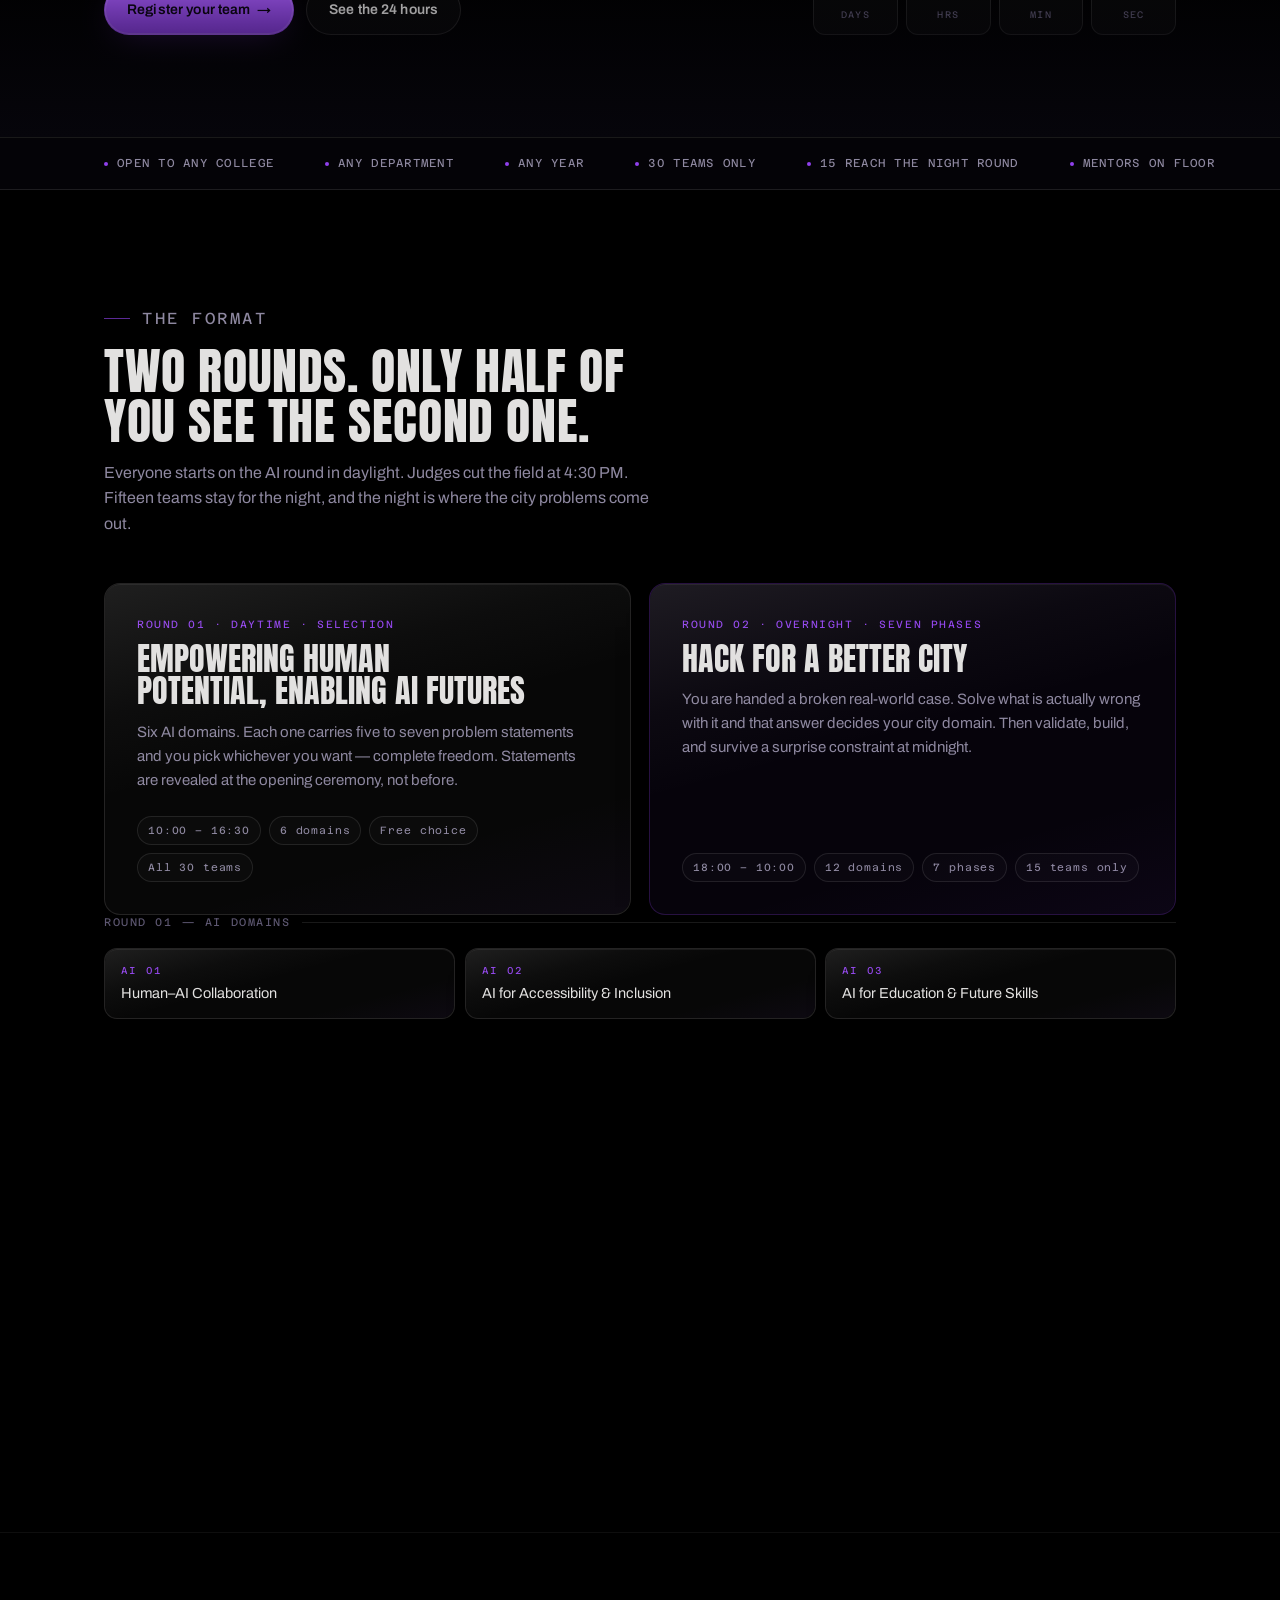
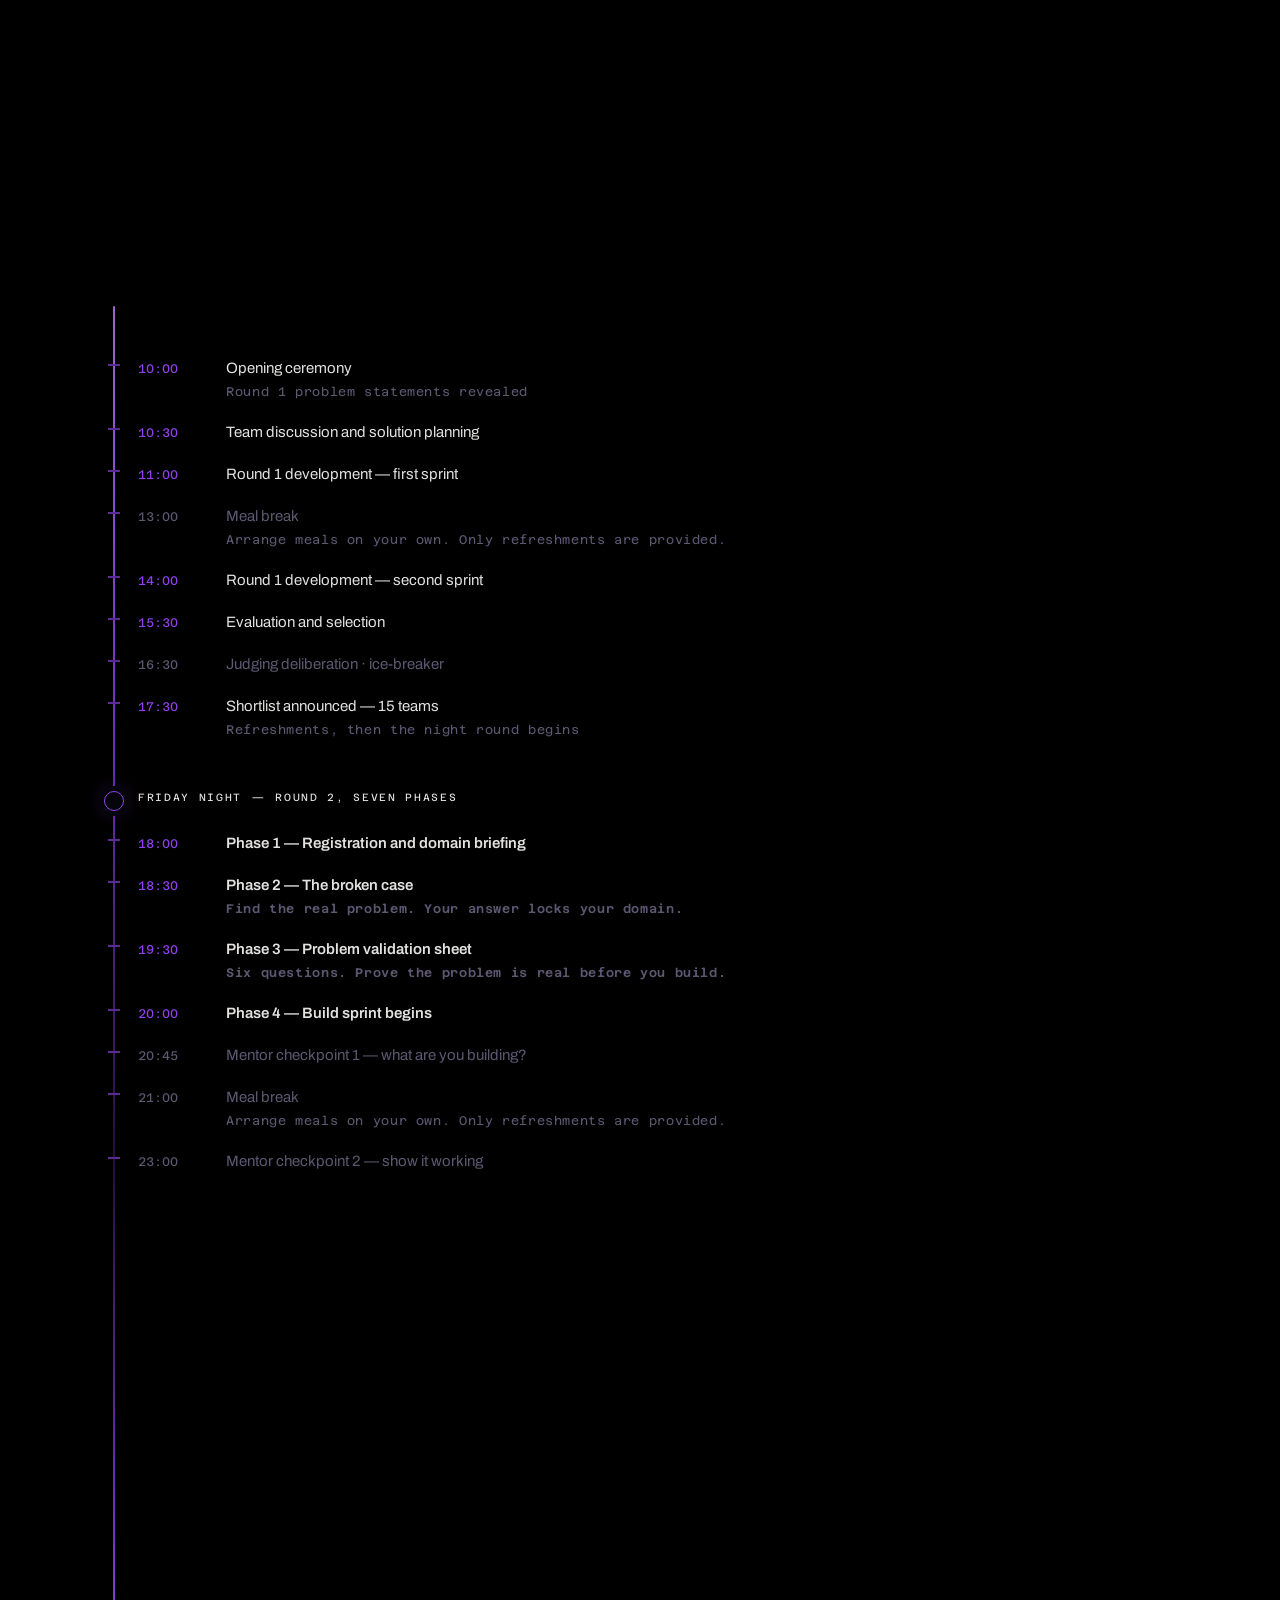
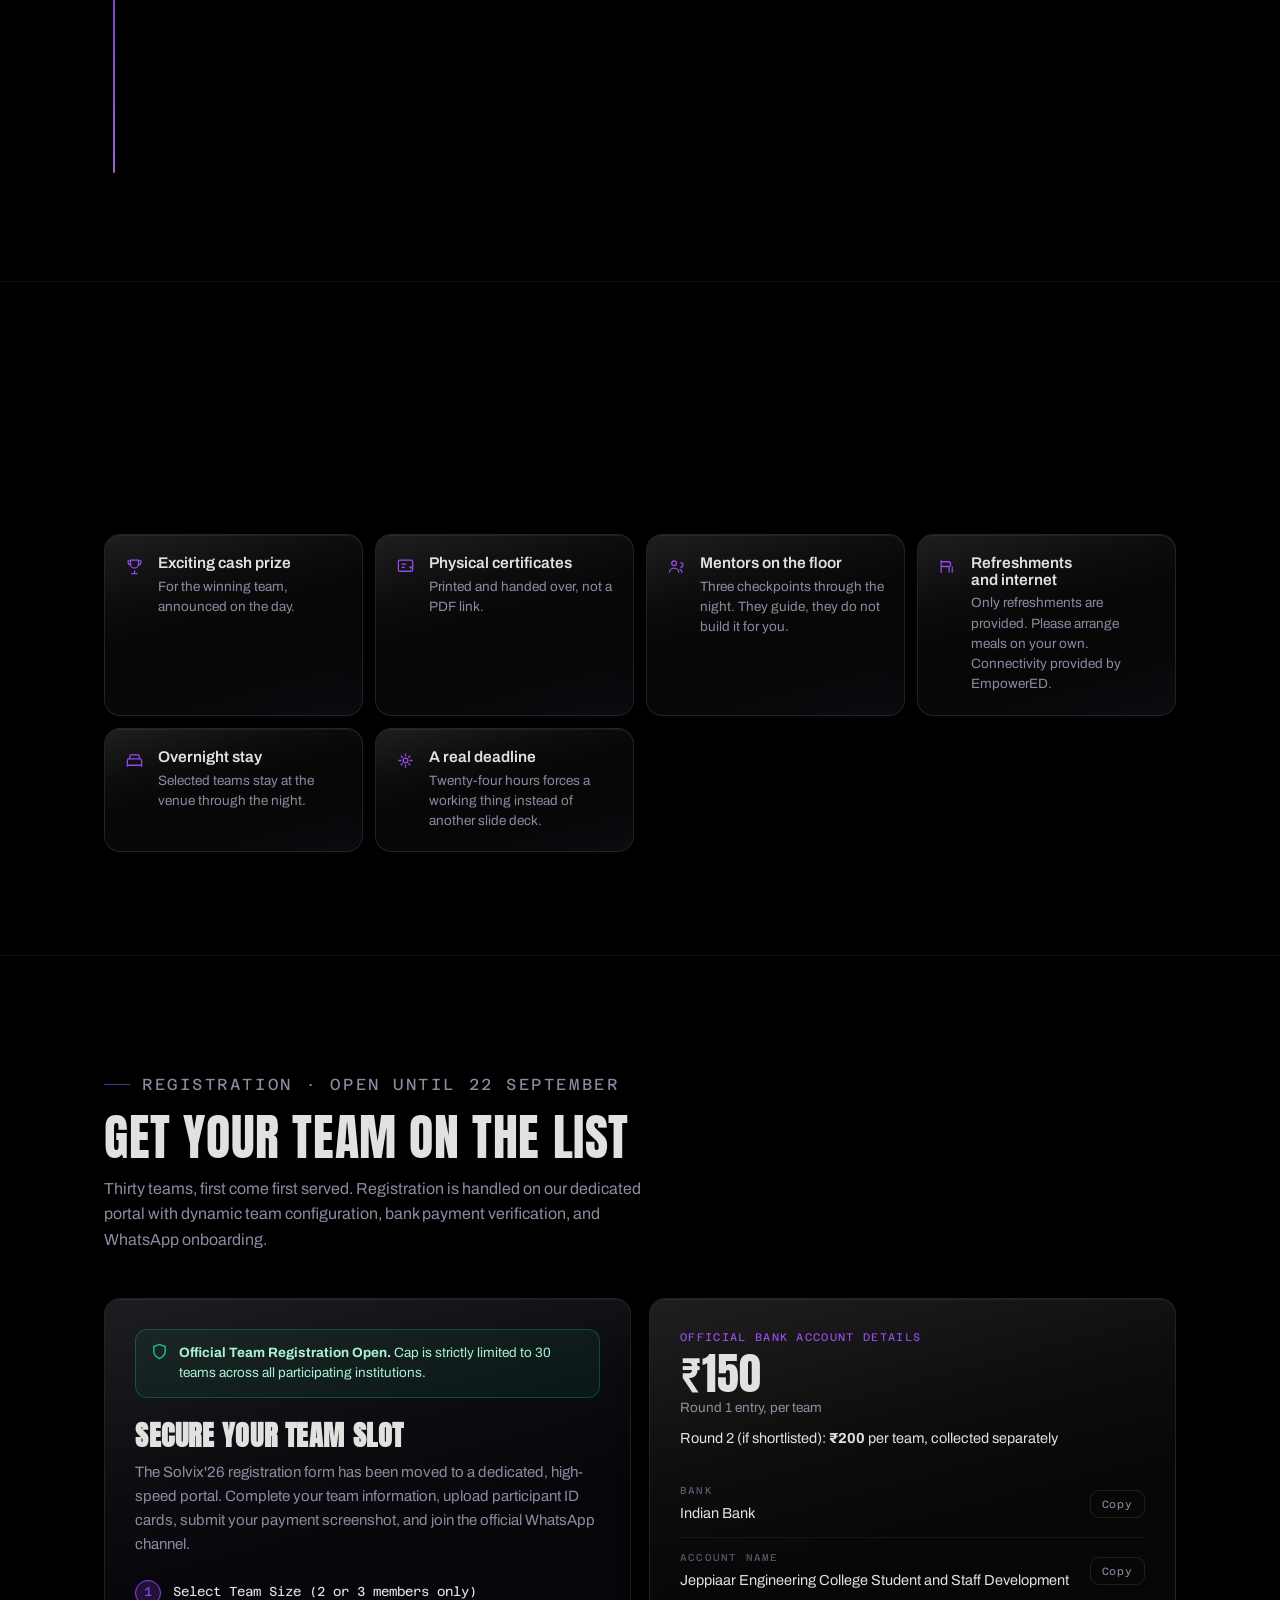
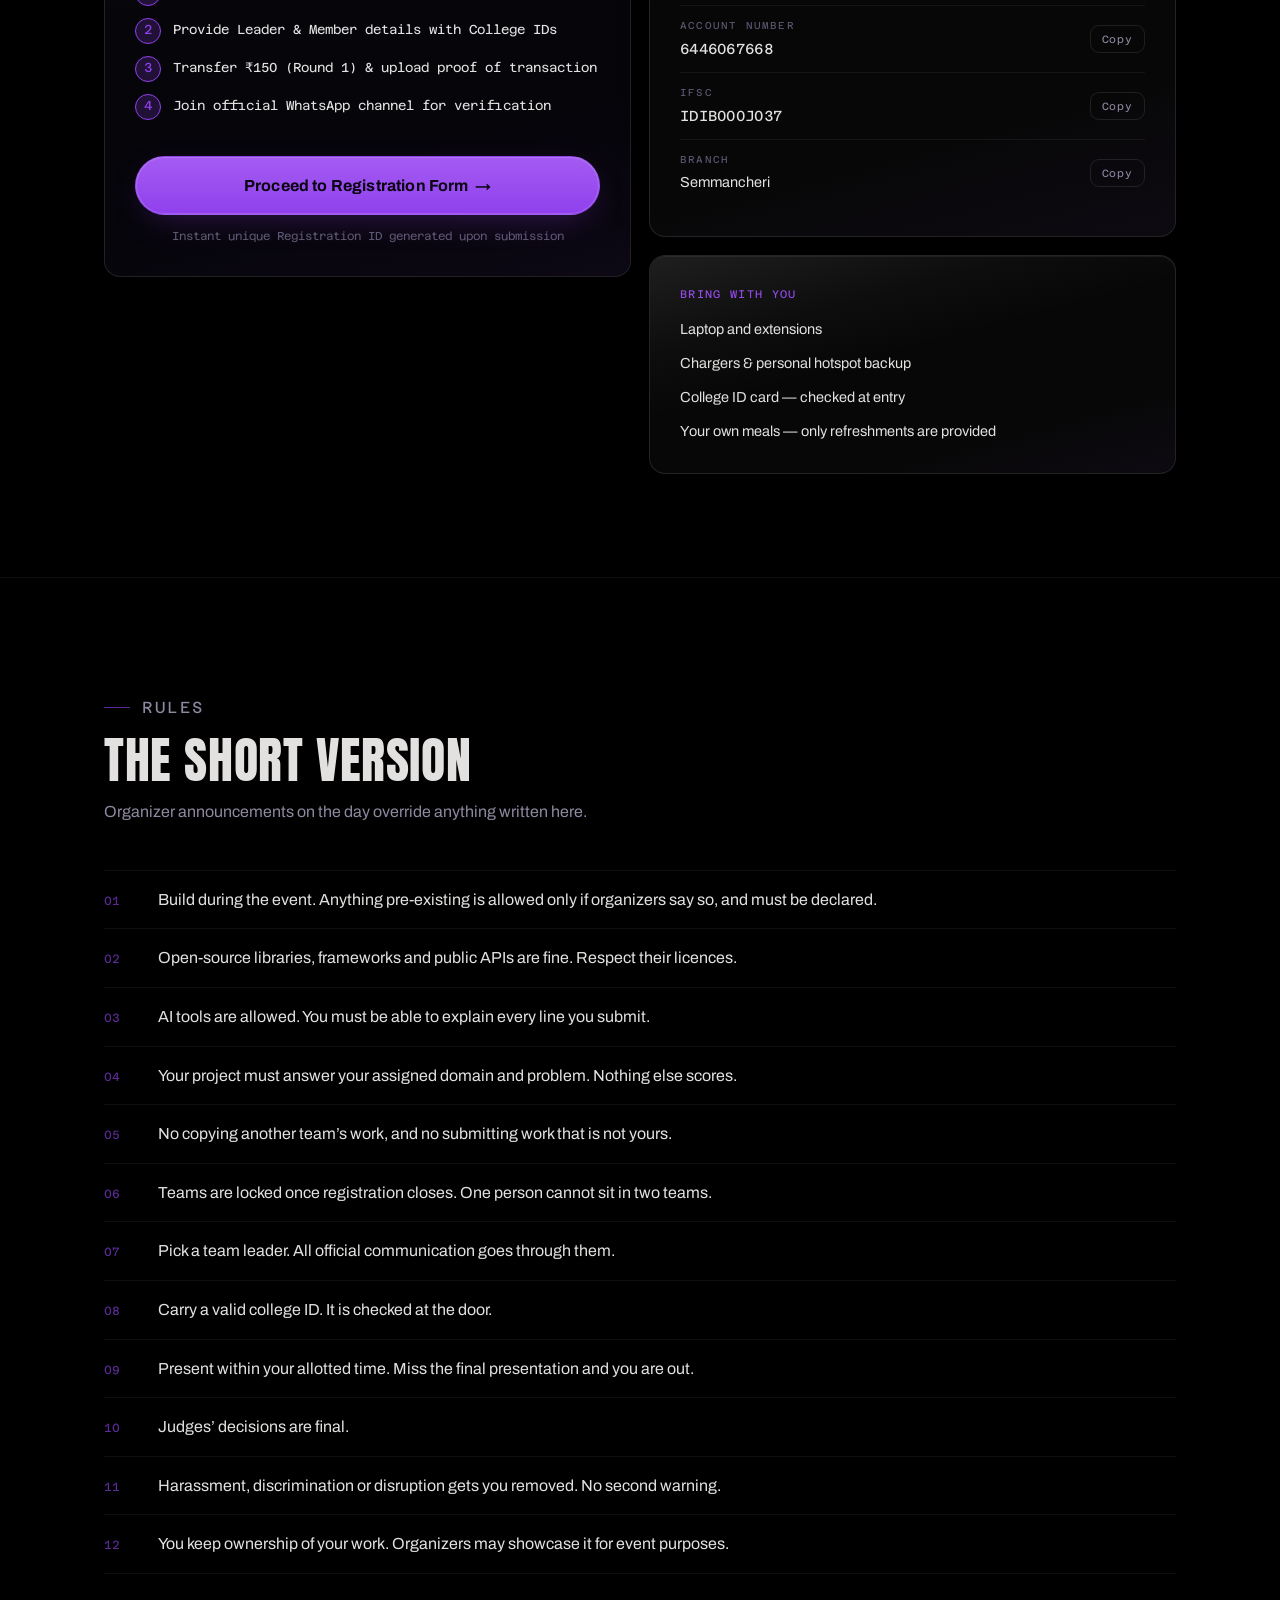
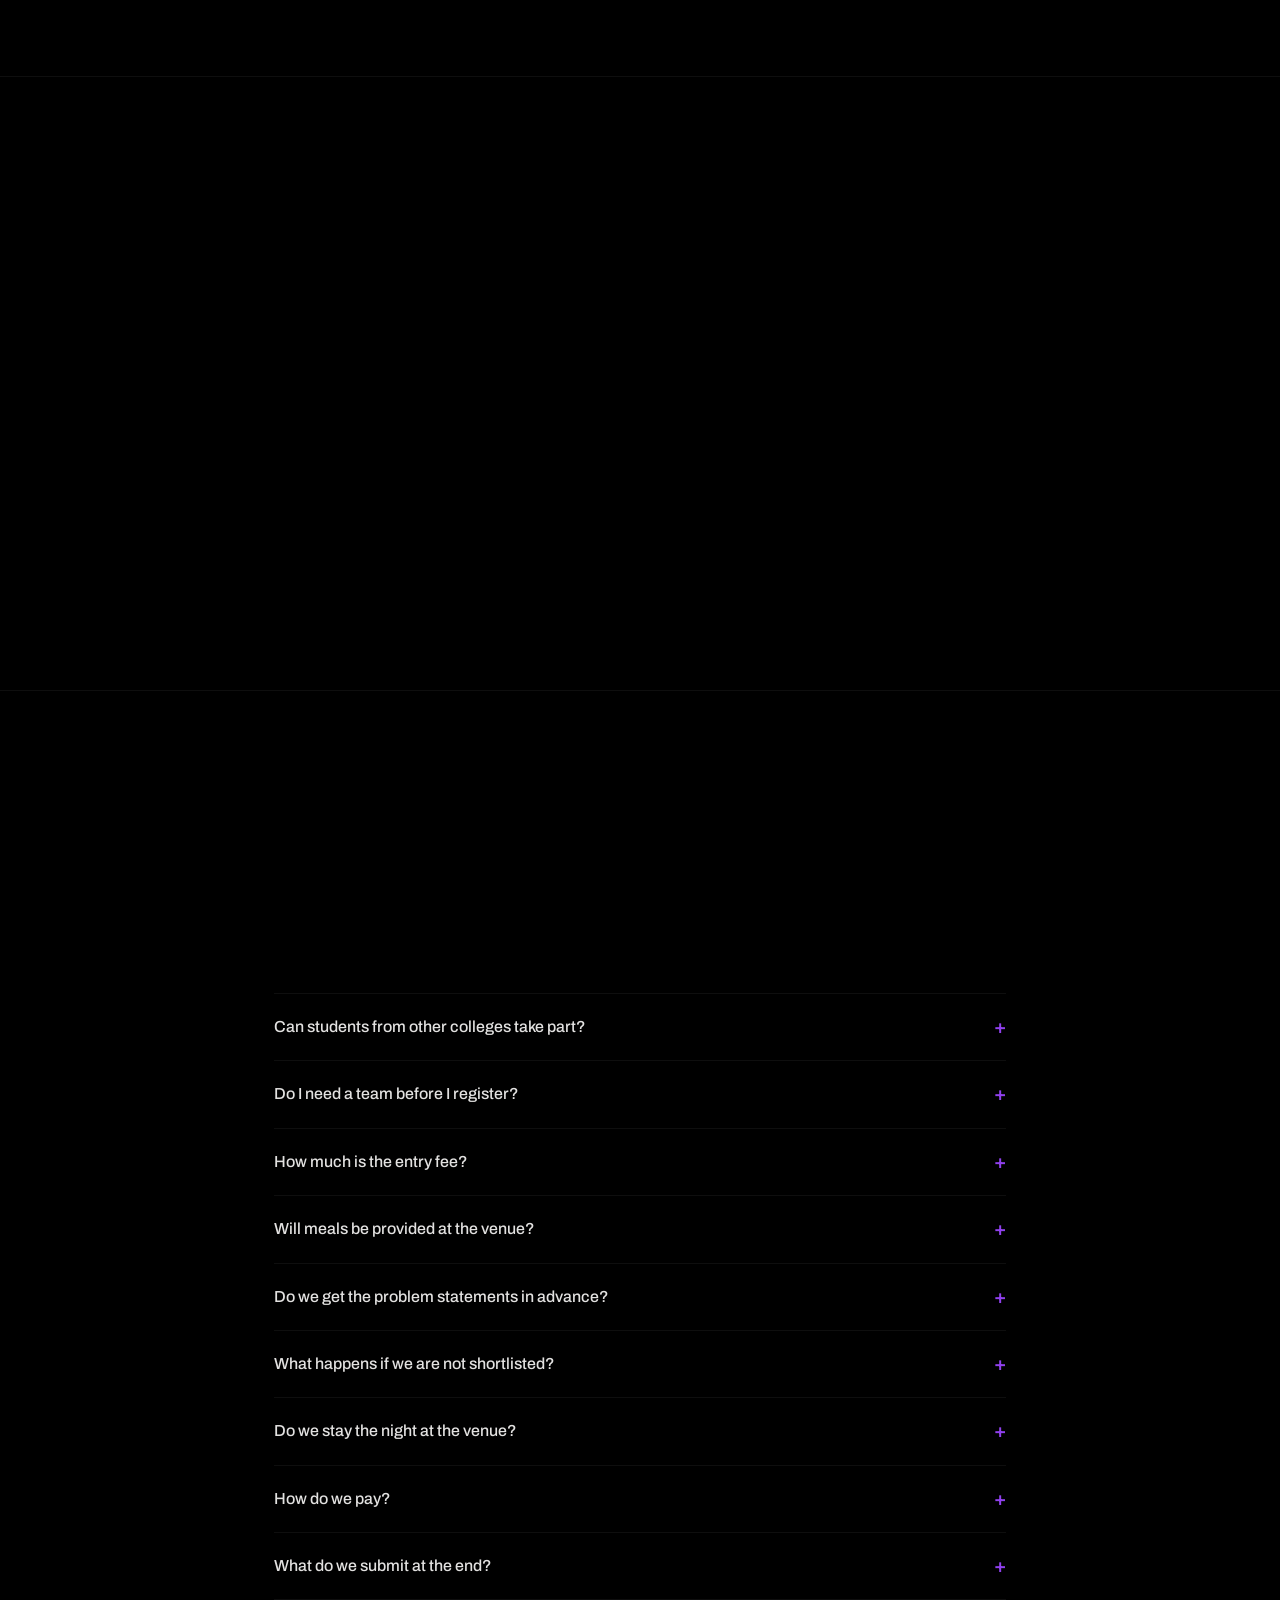
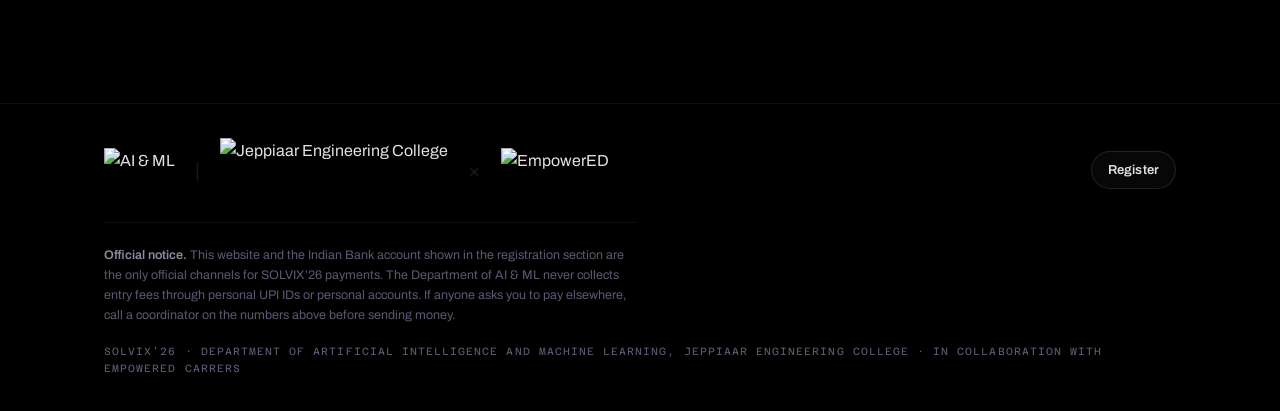
==== commit bb8050c5: "Update index.html" ====
--- a/index.html
+++ b/index.html
@@ -2182,7 +2182,7 @@
   updateRemainingSlots();
 
   /* ---- countdown to registration close: 22 Sep 2026, 23:59 IST ---- */
-  const deadline = new Date('2026-09-22T23:59:59+05:30').getTime();
+  const deadline = new Date('2026-09-13T23:59:59+05:30').getTime();
   const els = {
     d: document.getElementById('cdD'),
     h: document.getElementById('cdH'),
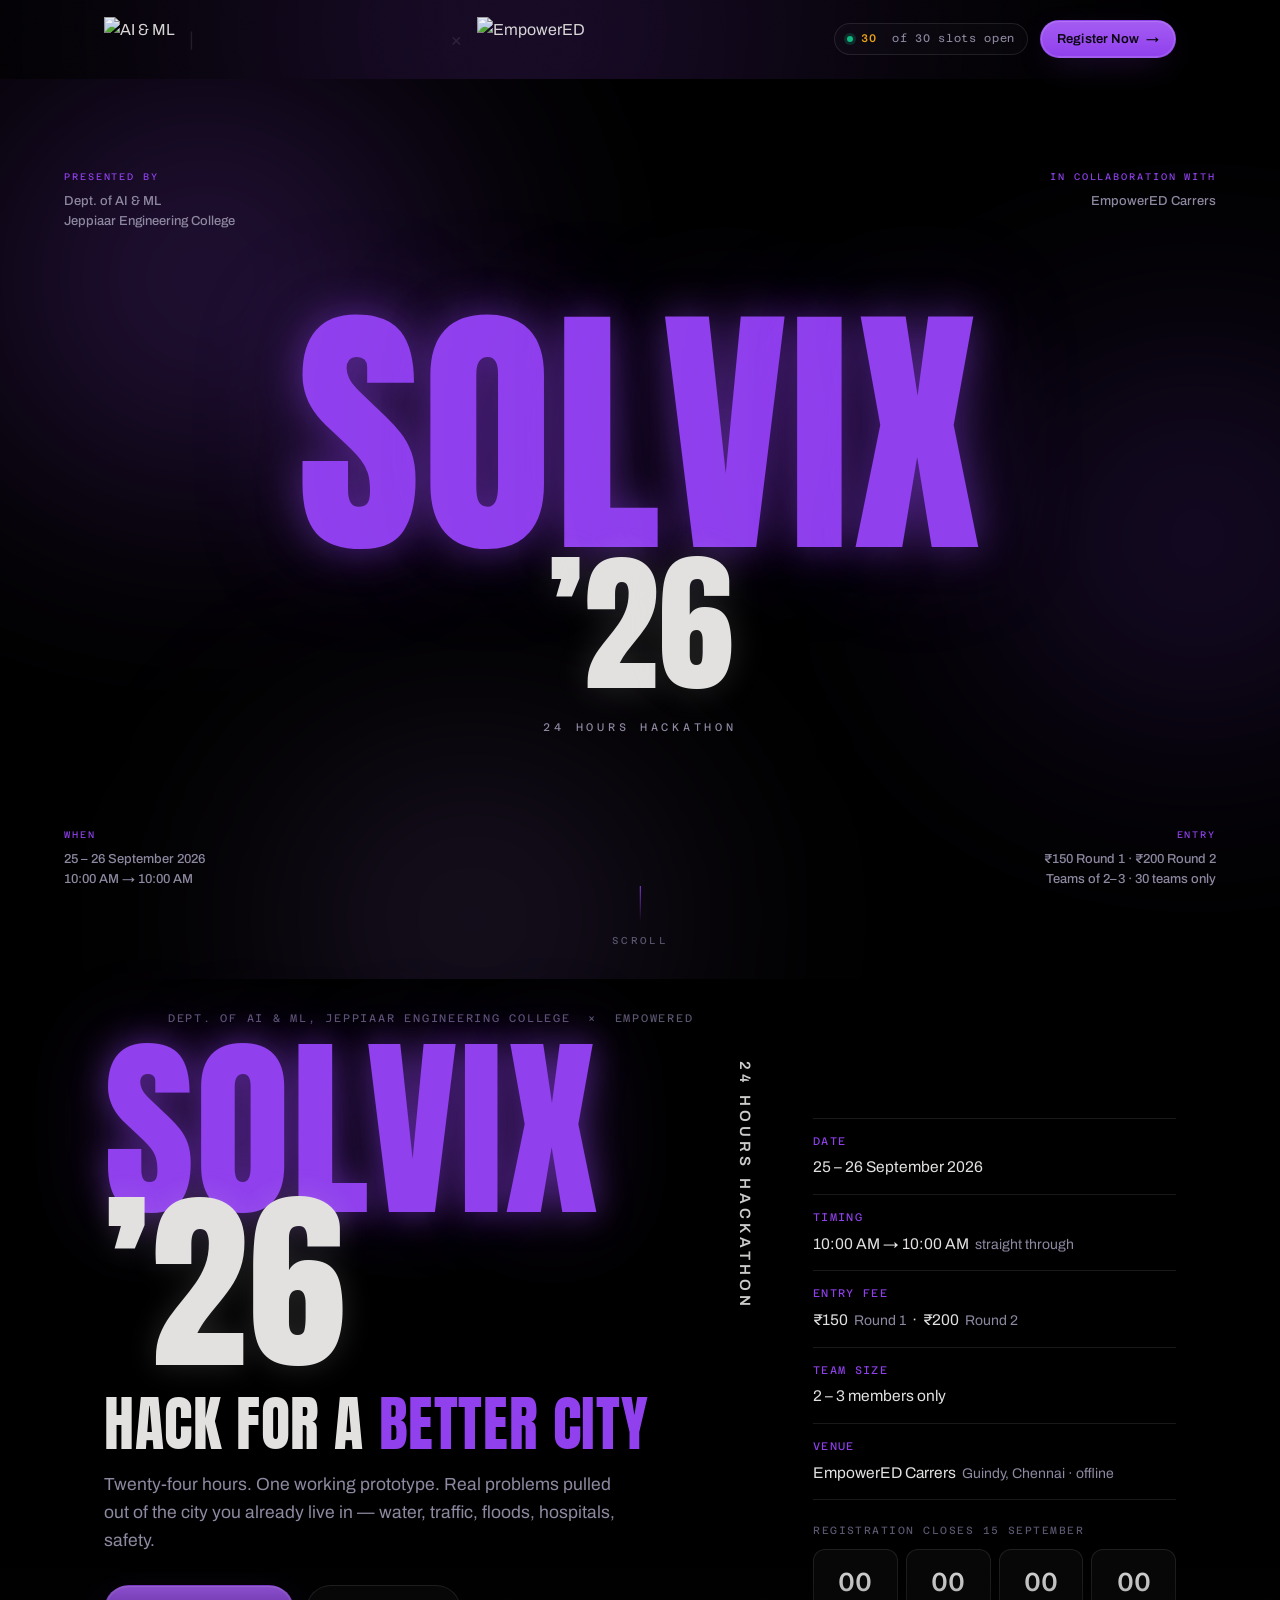
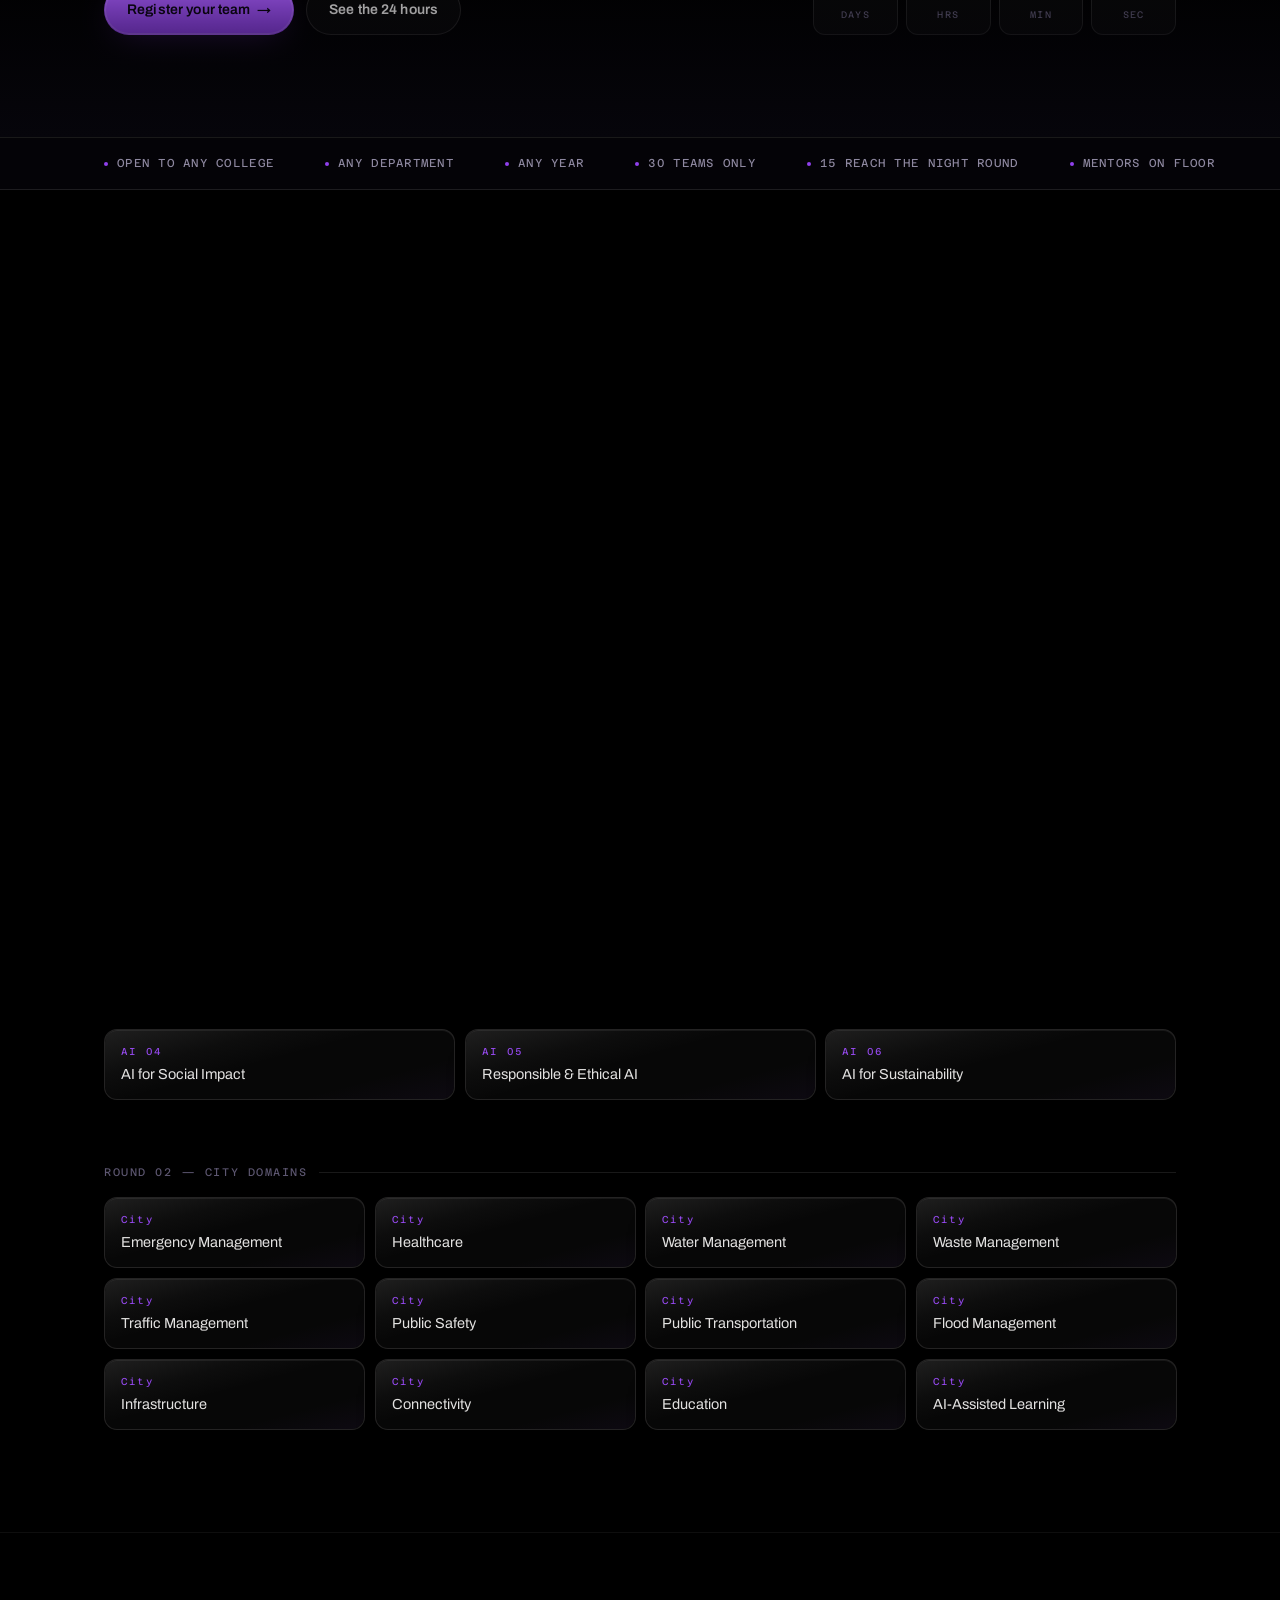
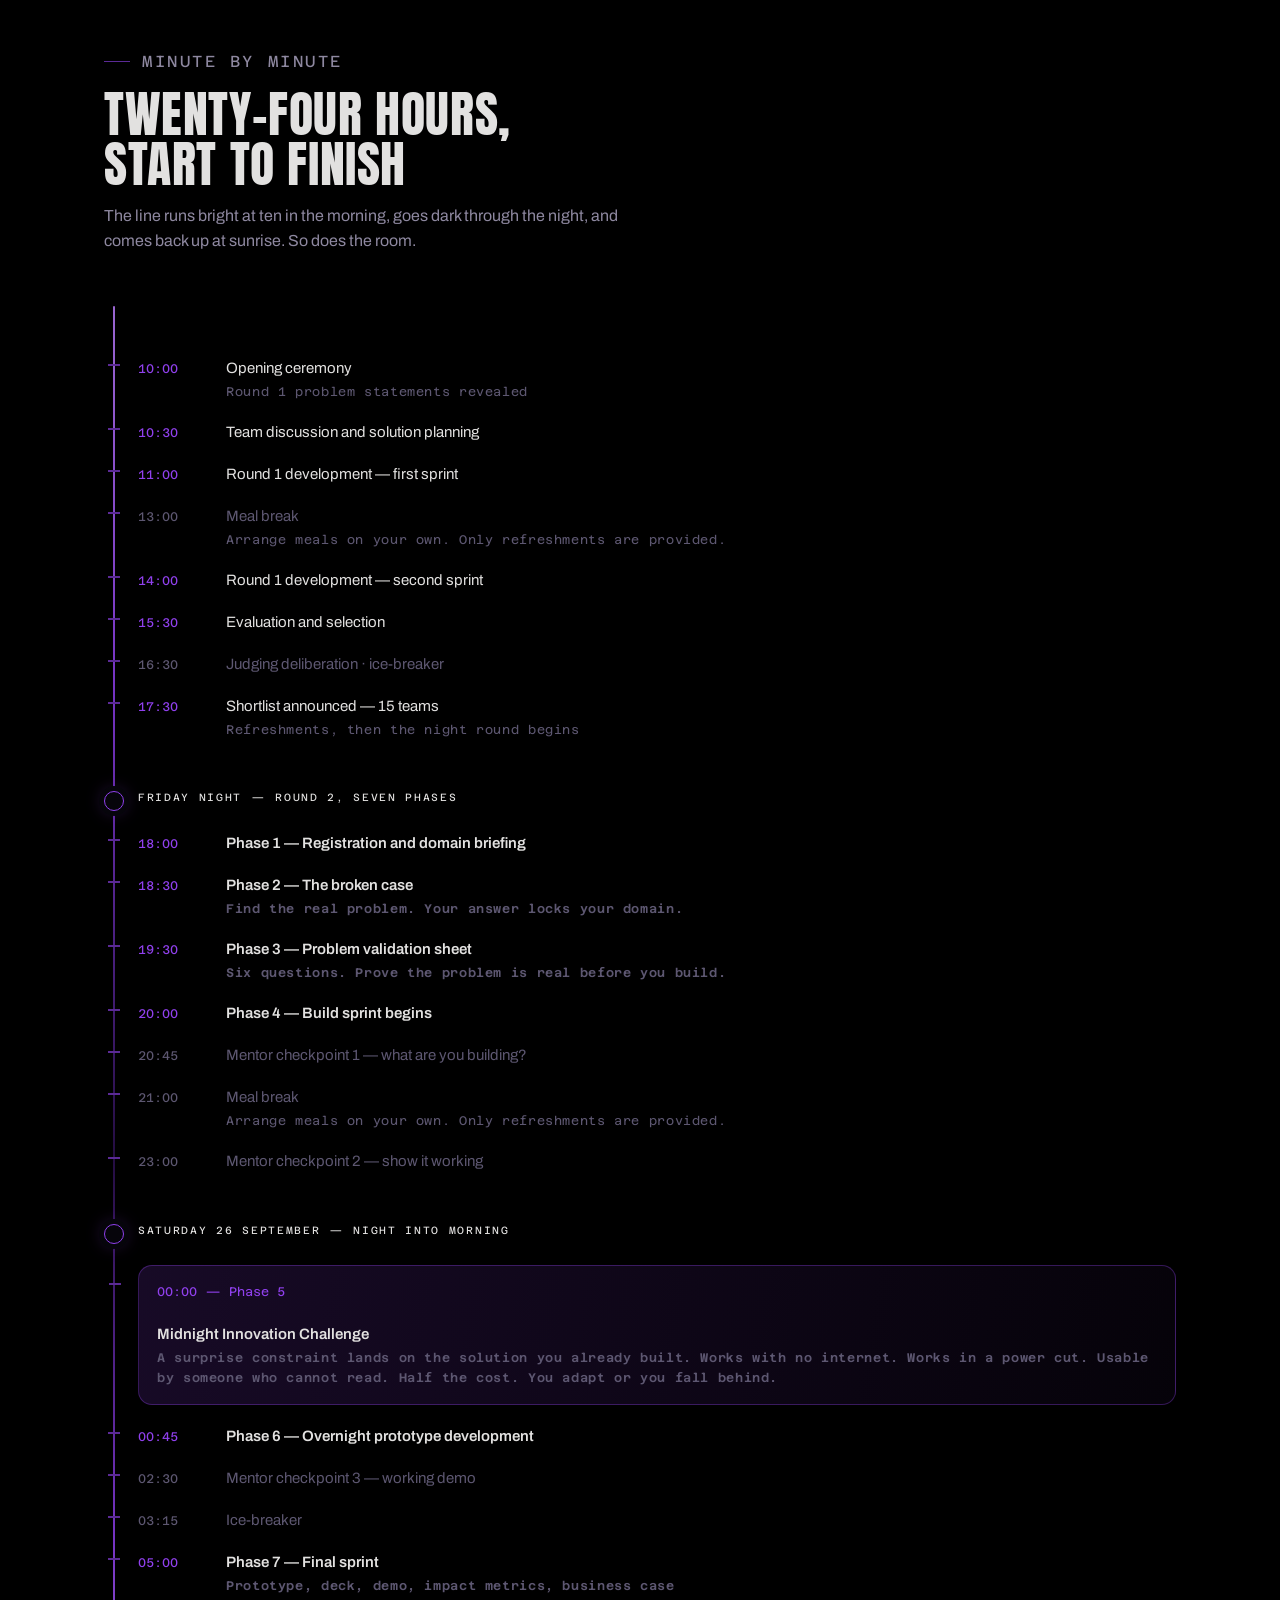
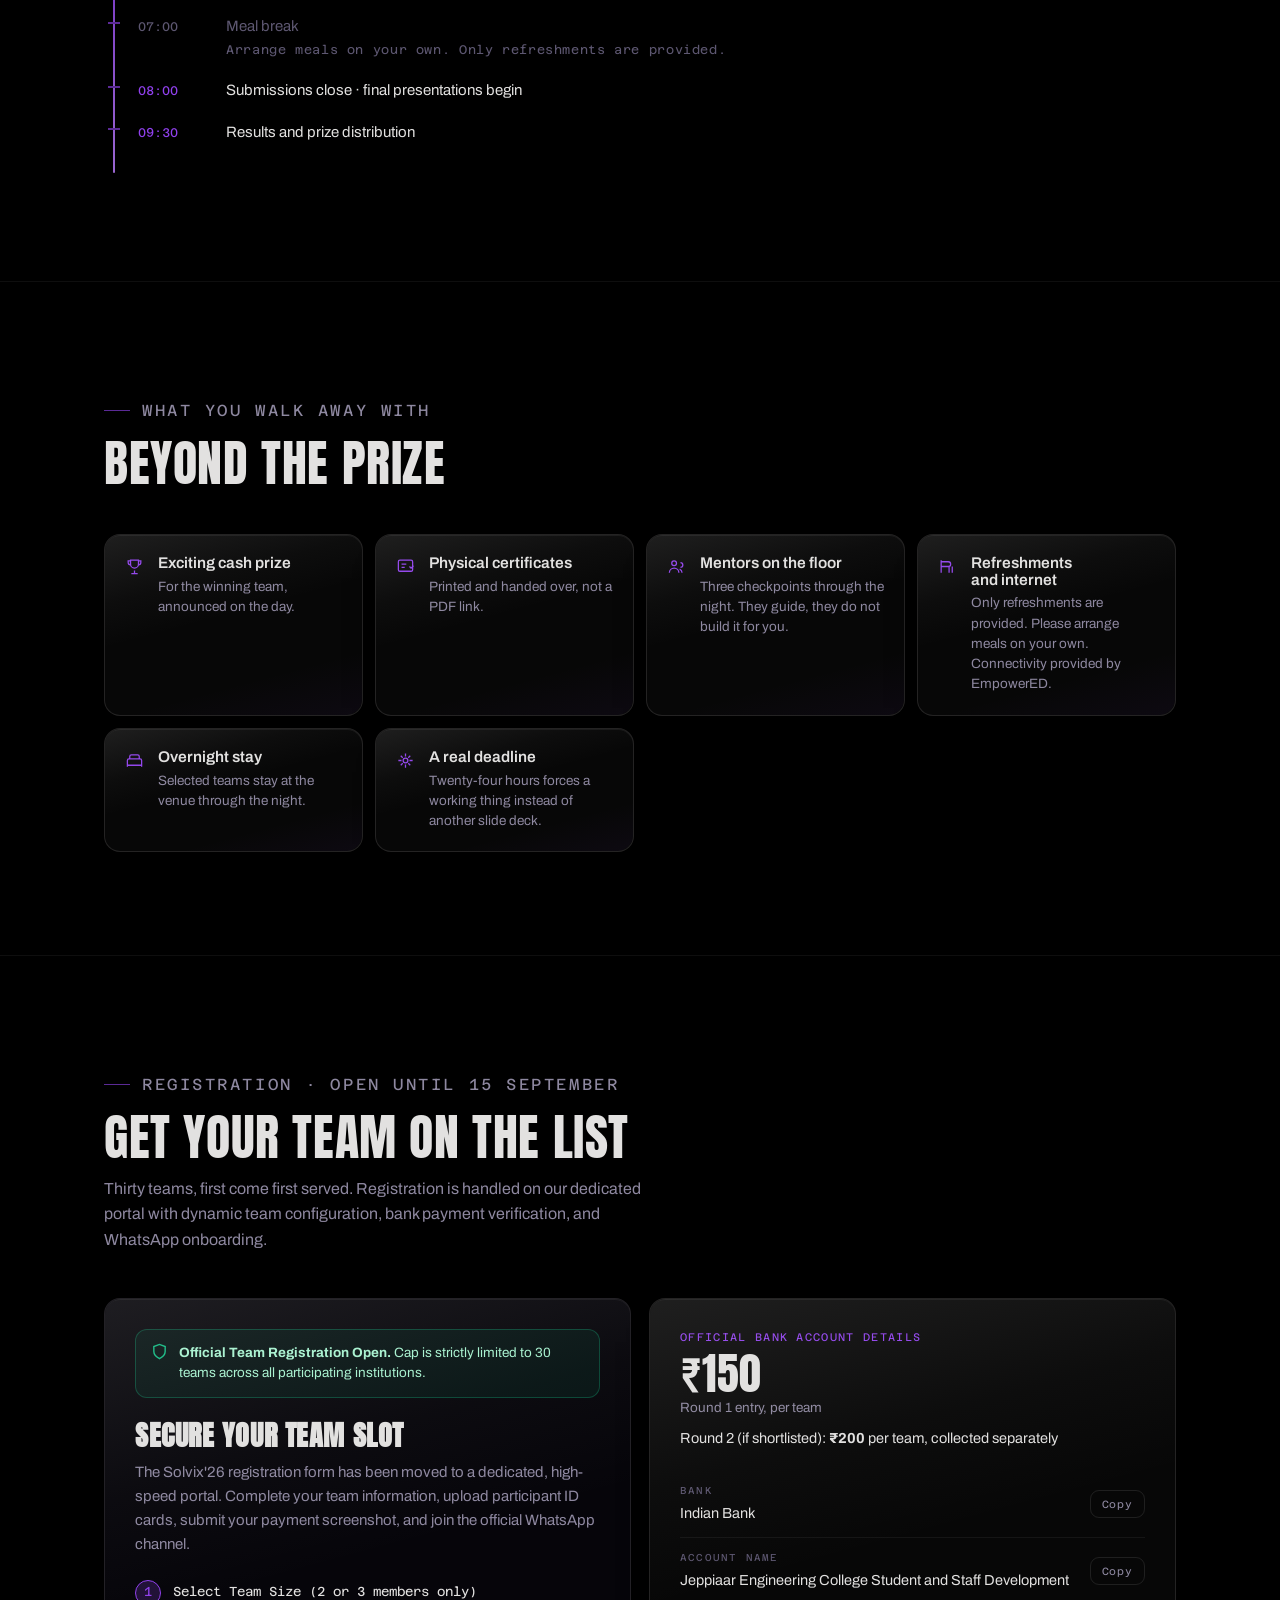
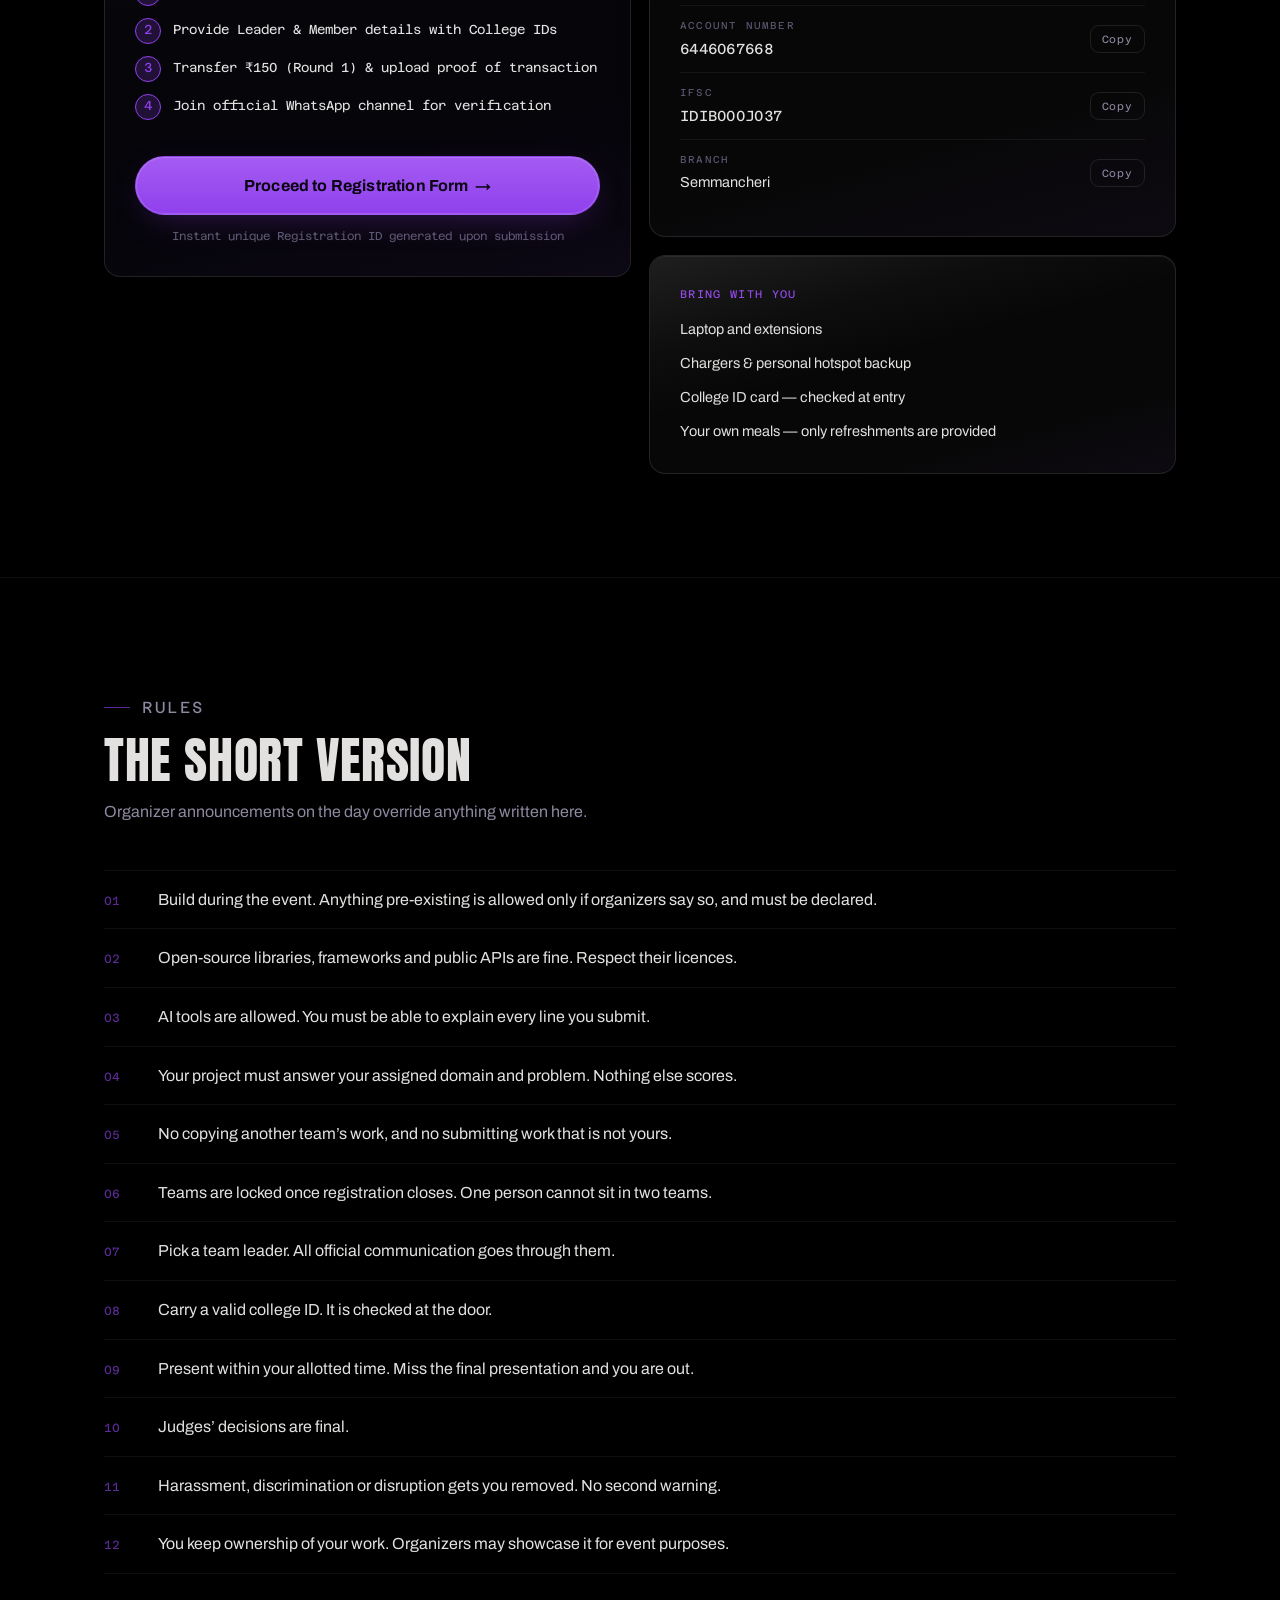
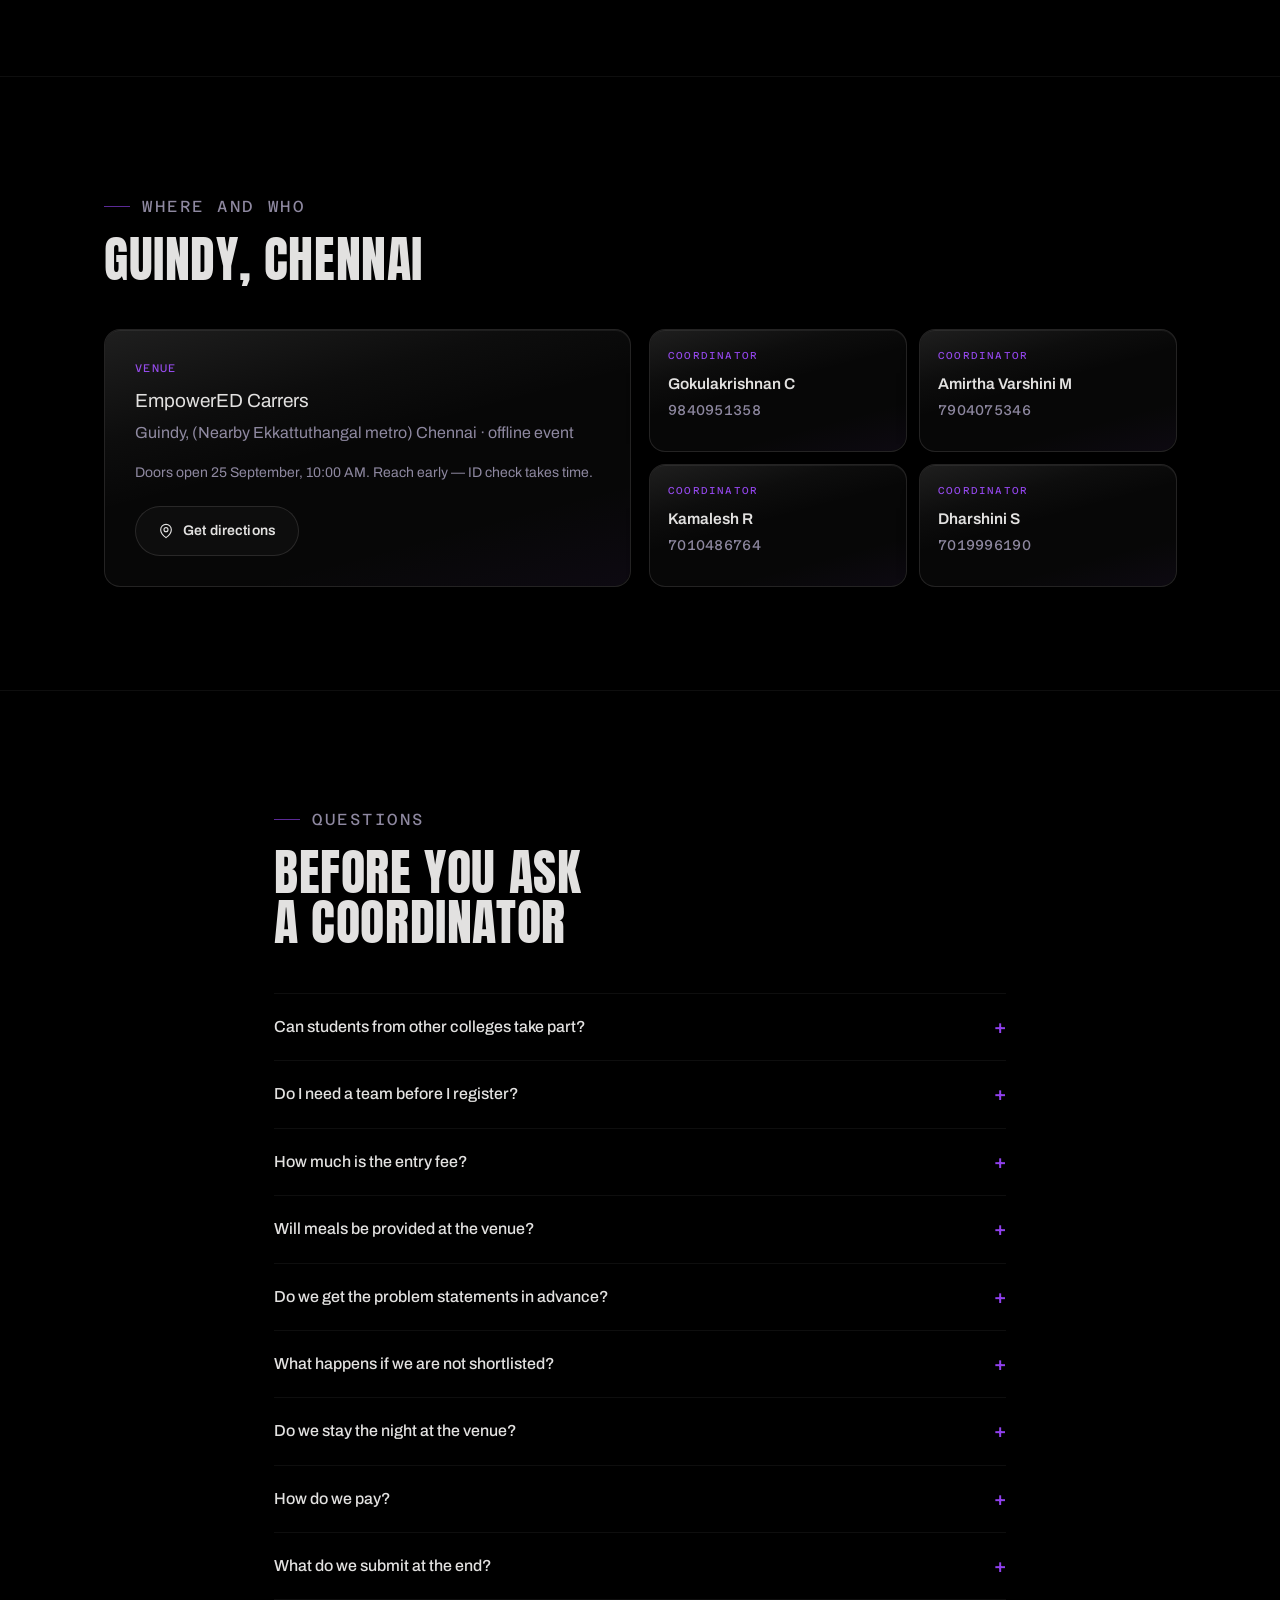
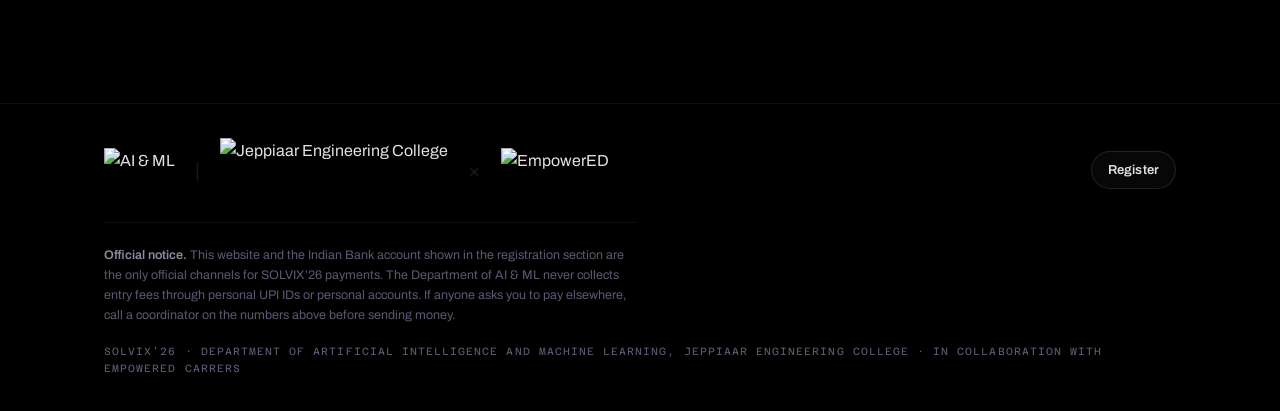
==== commit 79160d2e: "Update index.html" ====
--- a/index.html
+++ b/index.html
@@ -1753,7 +1753,7 @@
       </div>
 
       <div class="count">
-        <p class="count__lbl">Registration closes 22 September</p>
+        <p class="count__lbl">Registration closes 15 September</p>
         <div class="count__grid" id="cd">
           <div class="count__cell"><p class="count__n" id="cdD">&mdash;</p><p class="count__u">Days</p></div>
           <div class="count__cell"><p class="count__n" id="cdH">&mdash;</p><p class="count__u">Hrs</p></div>
@@ -1929,7 +1929,7 @@
 <section id="register">
   <div class="container">
     <div class="sec-head reveal">
-      <p class="eyebrow">Registration &middot; open until 22 September</p>
+      <p class="eyebrow">Registration &middot; open until 15 September</p>
       <h2>Get your team on the list</h2>
       <p>Thirty teams, first come first served. Registration is handled on our dedicated portal with dynamic team configuration, bank payment verification, and WhatsApp onboarding.</p>
     </div>
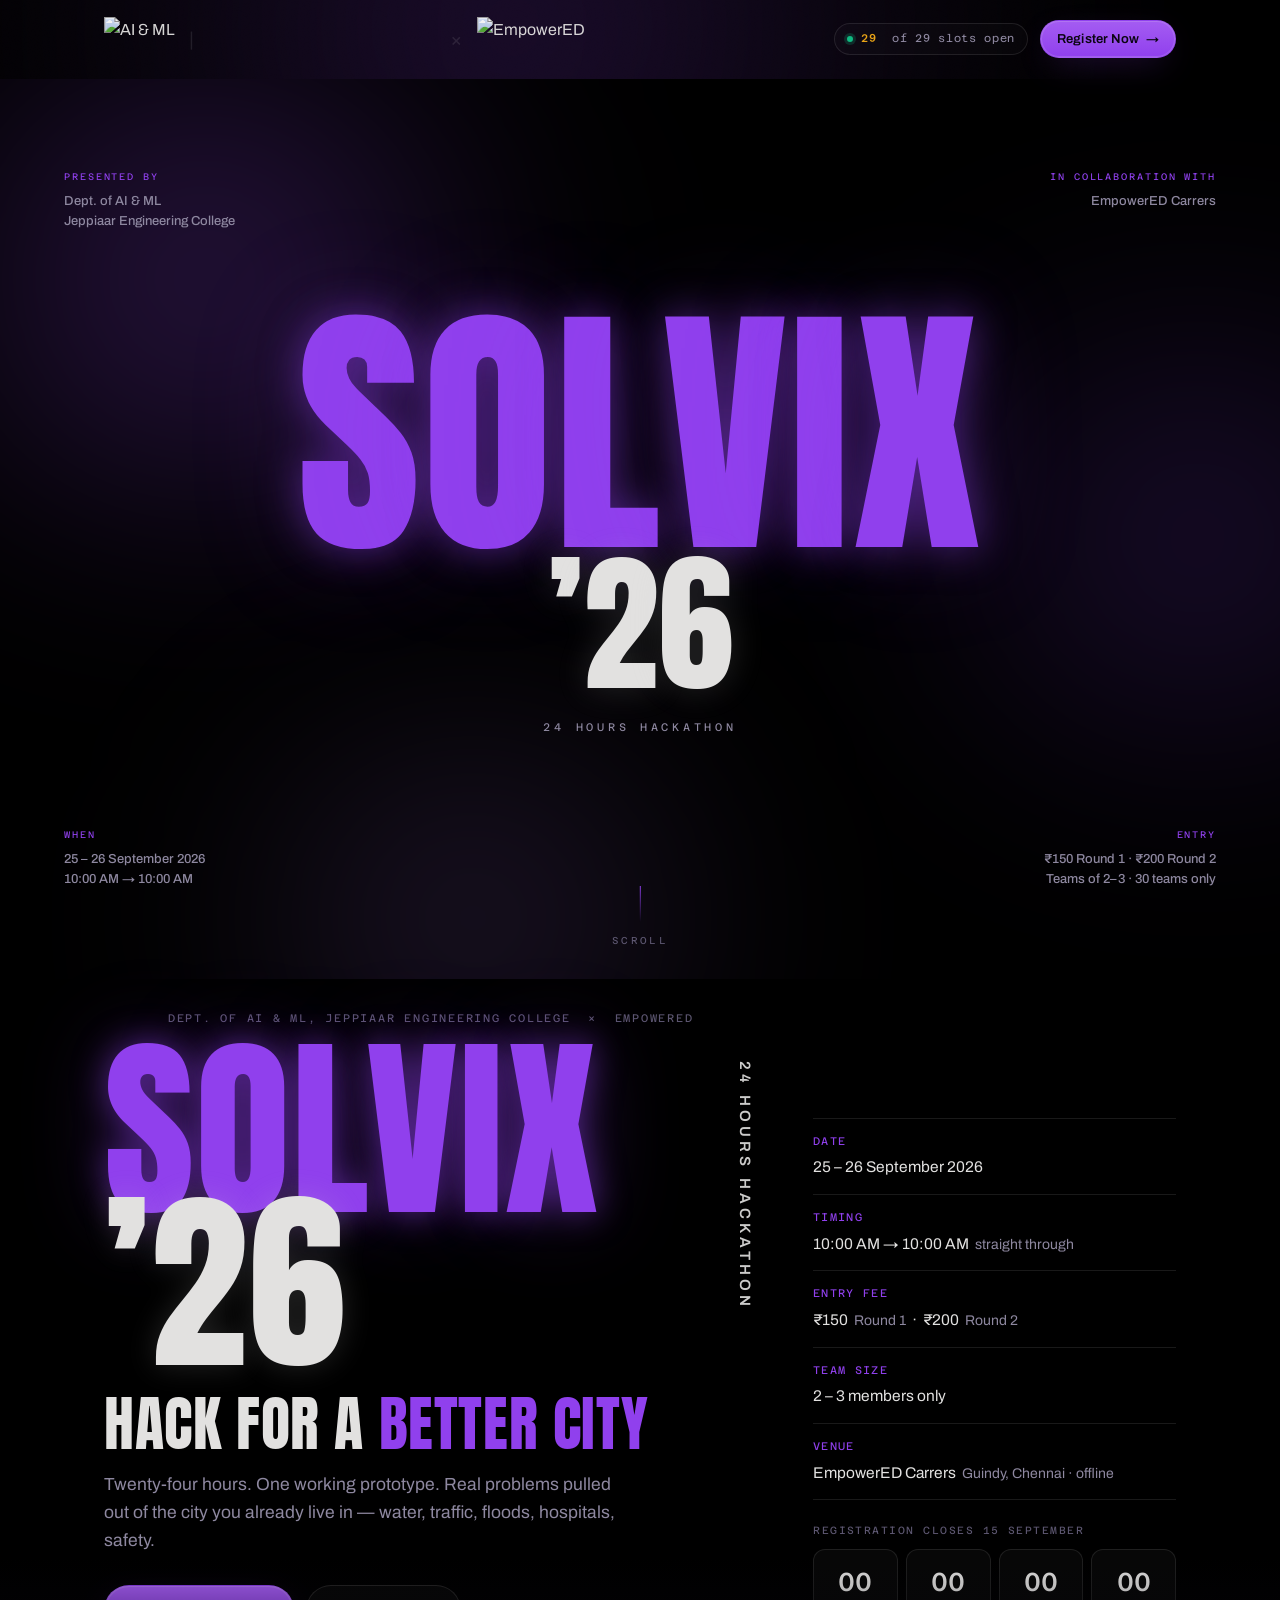
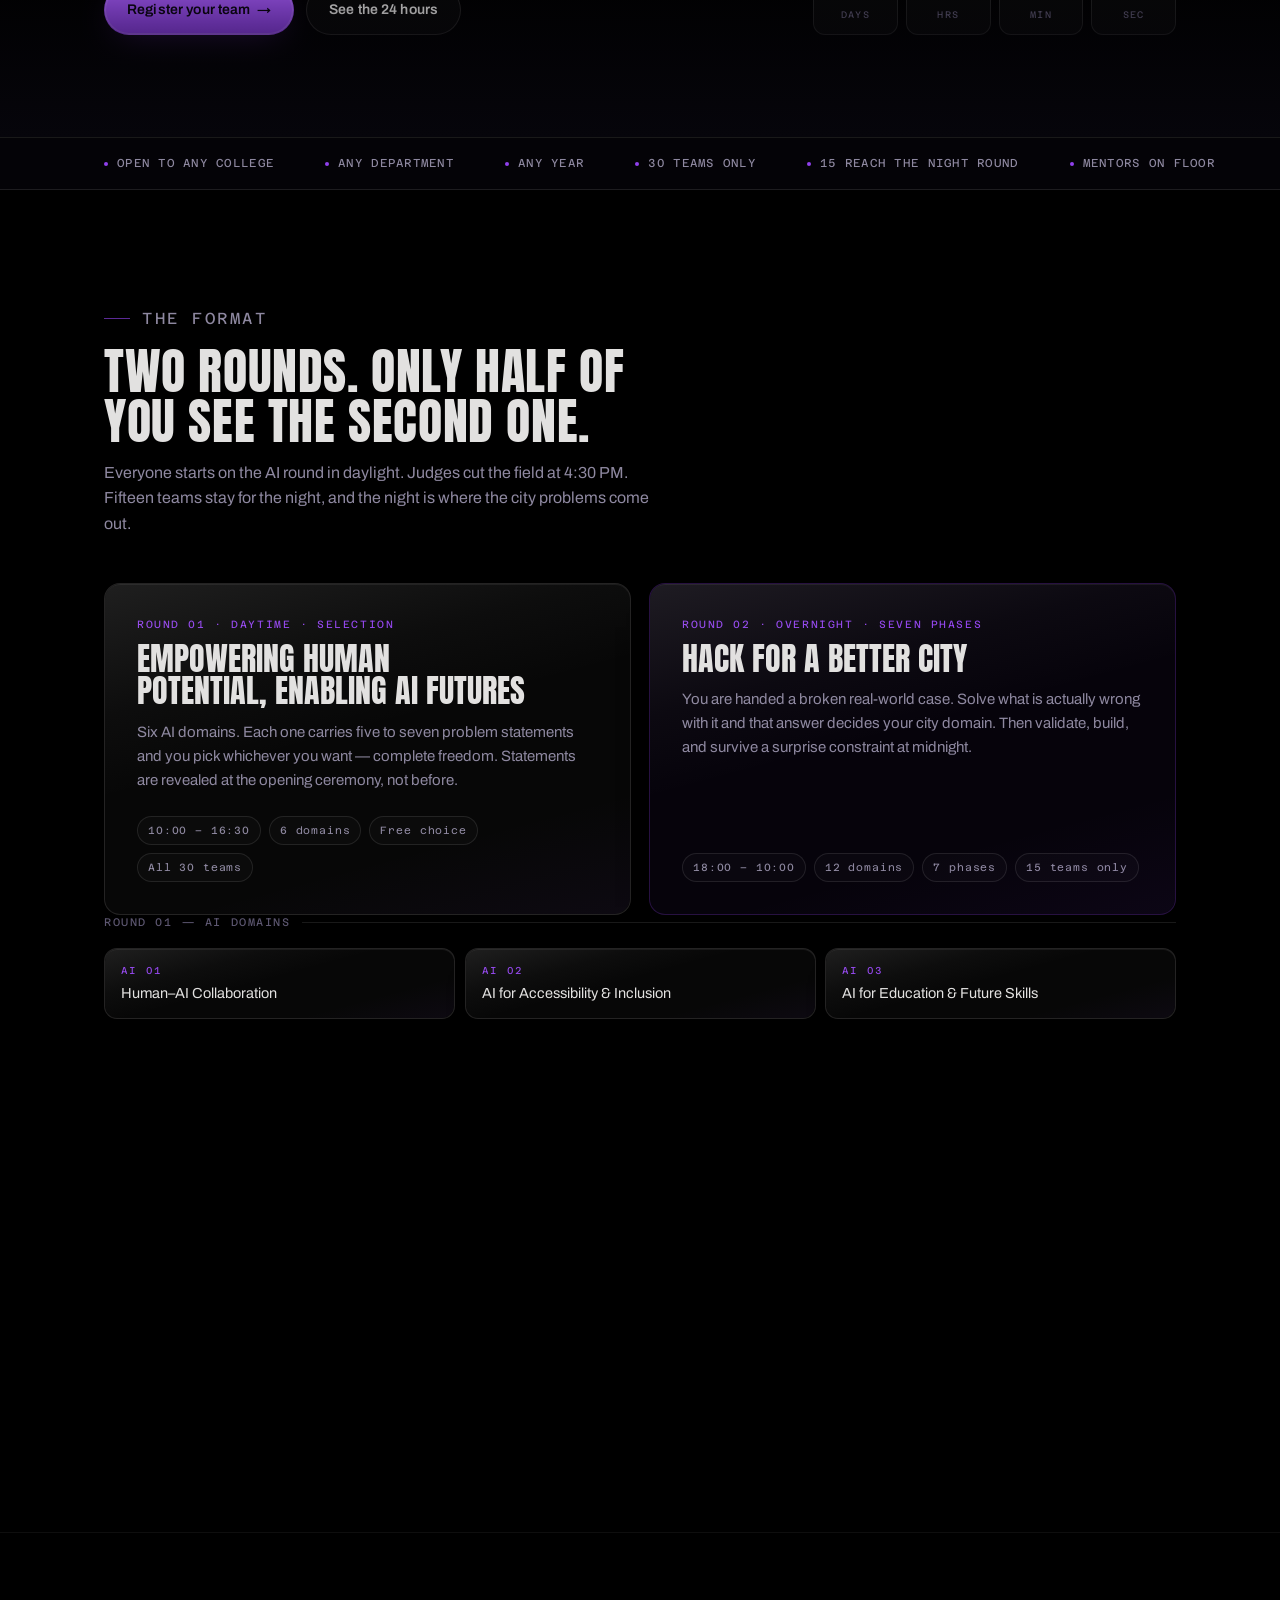
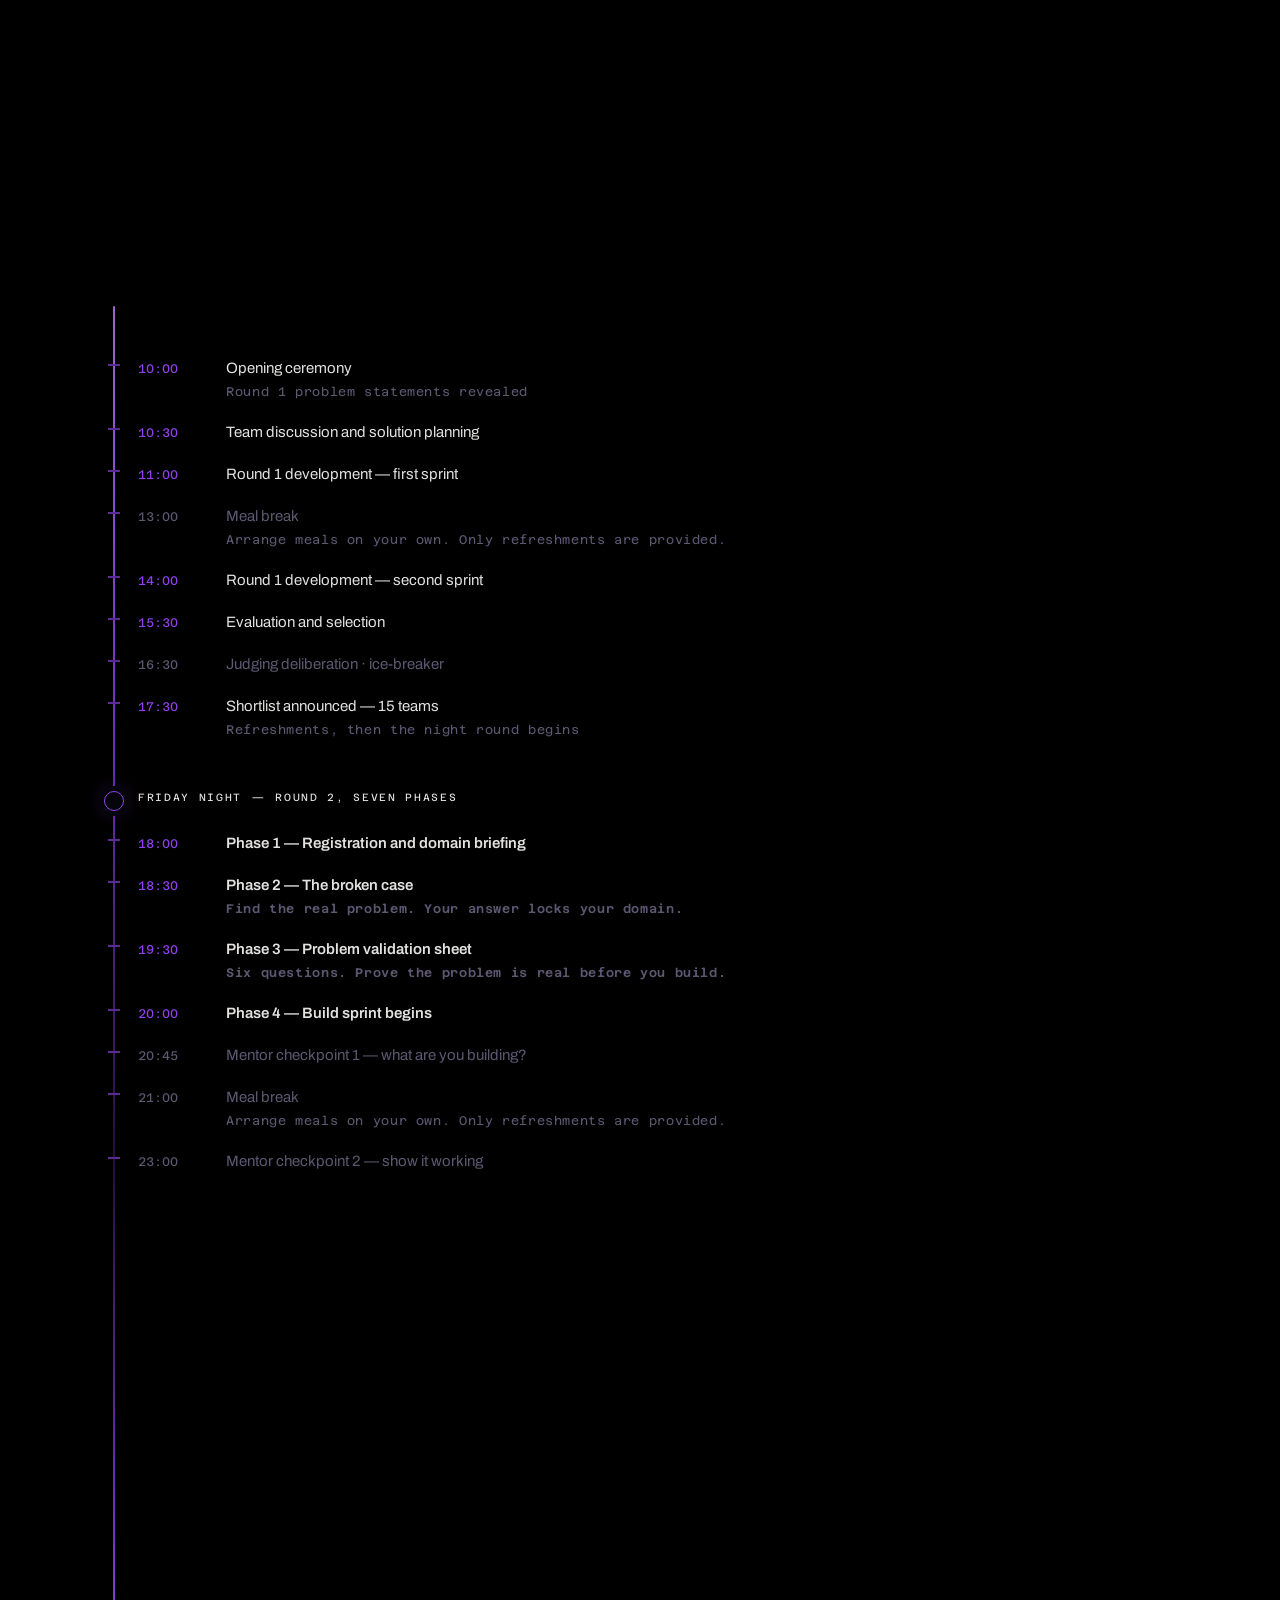
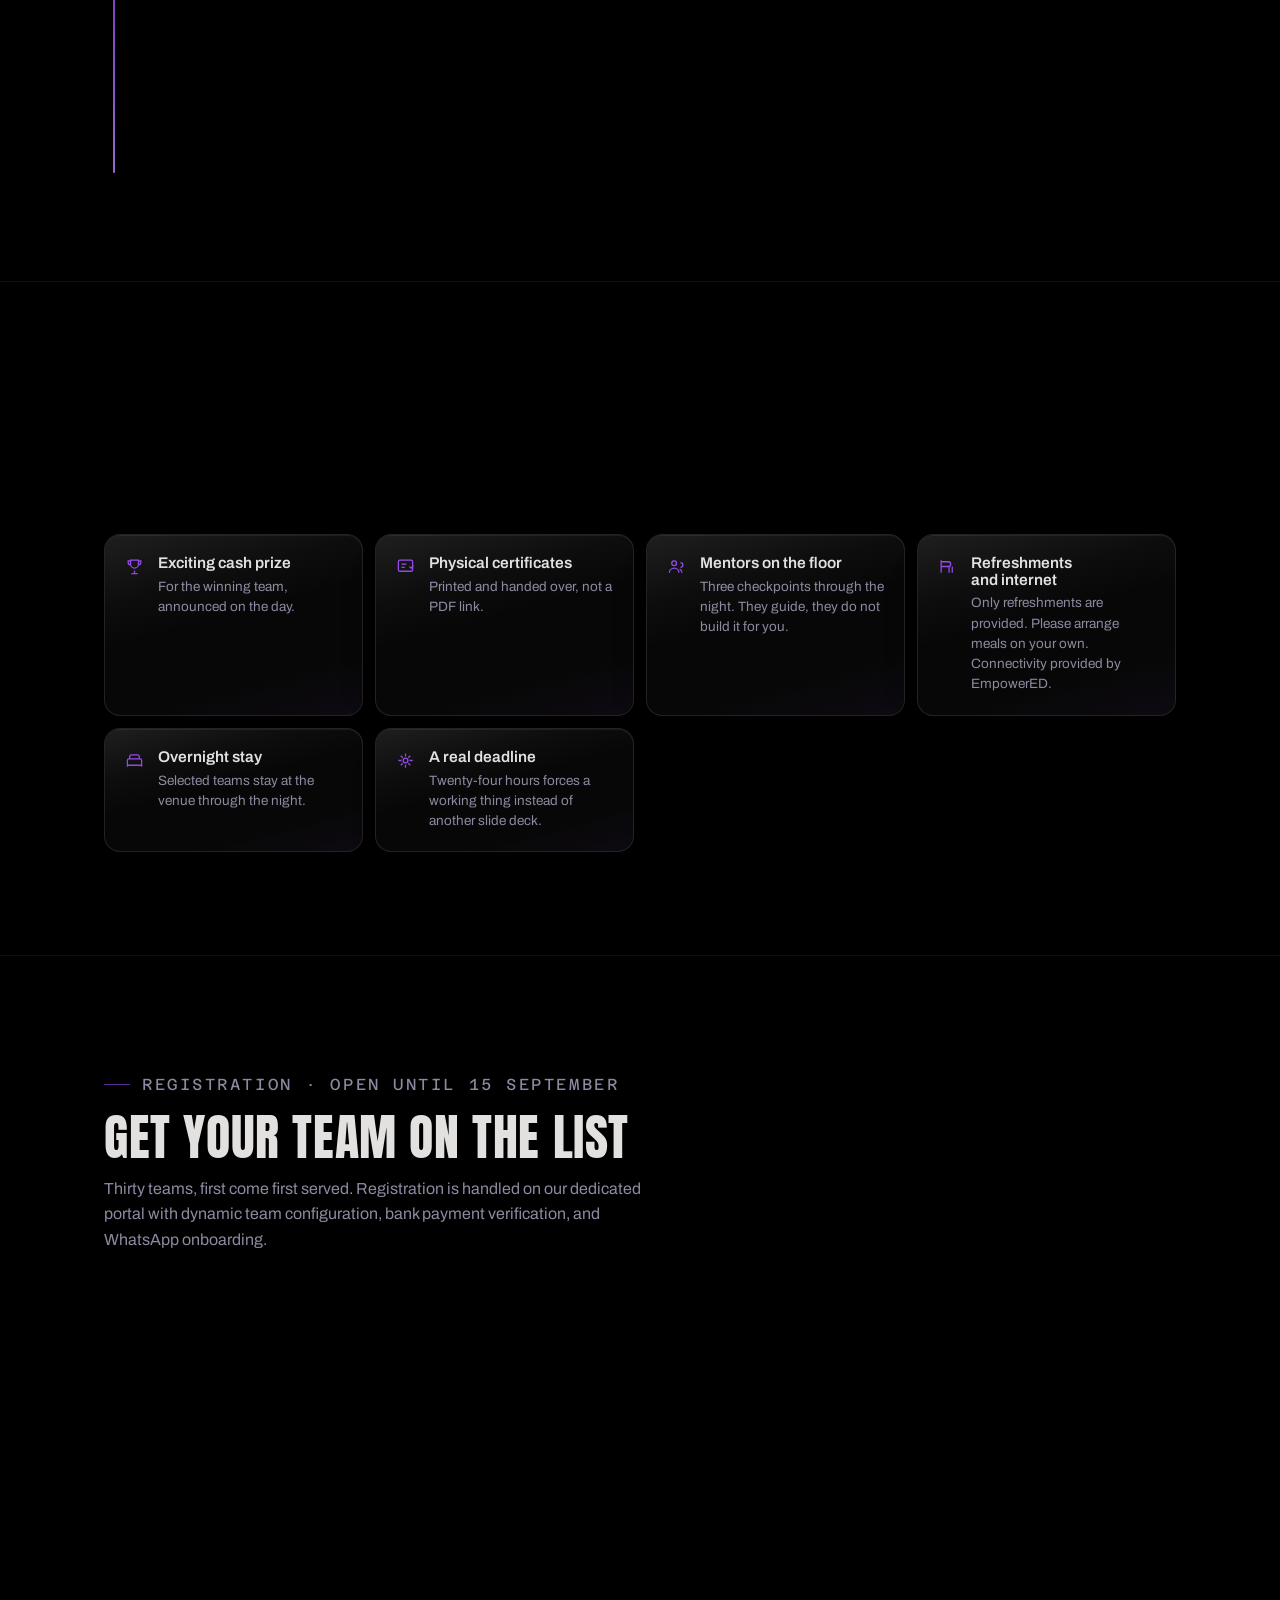
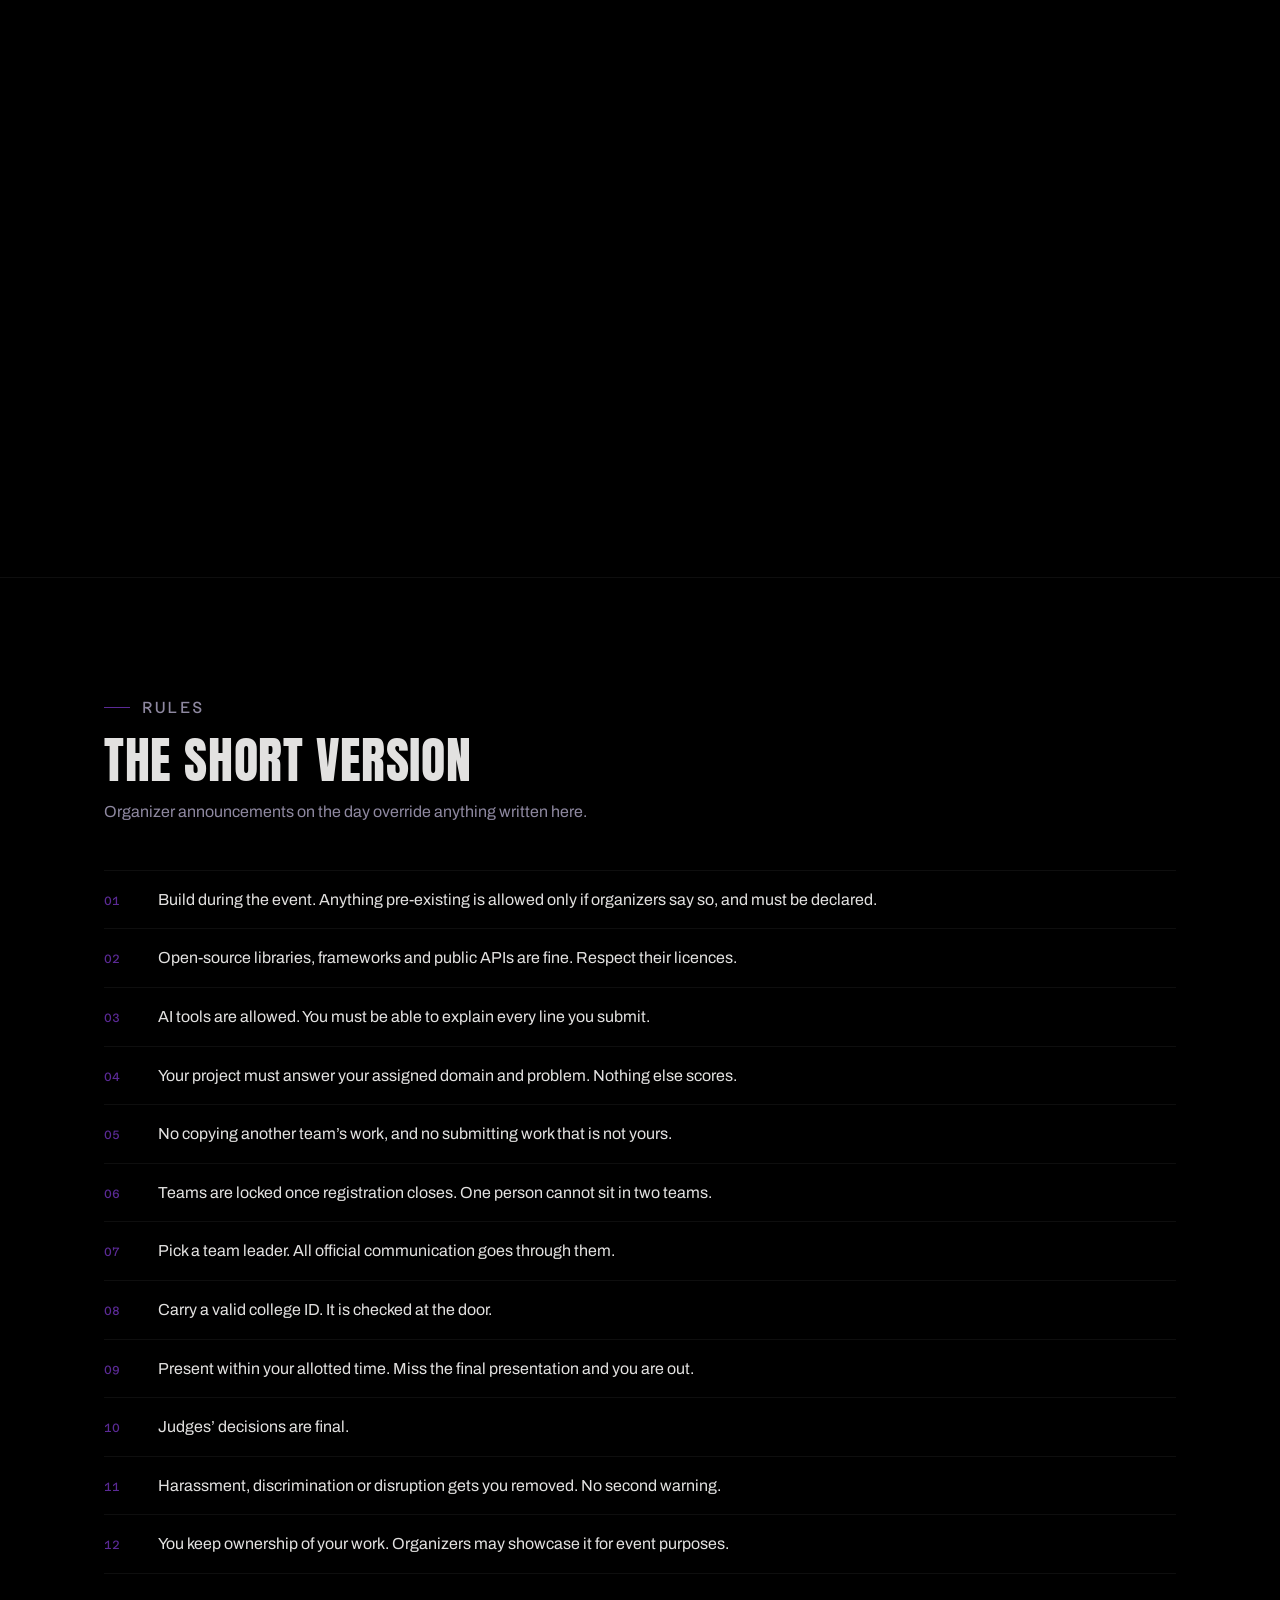
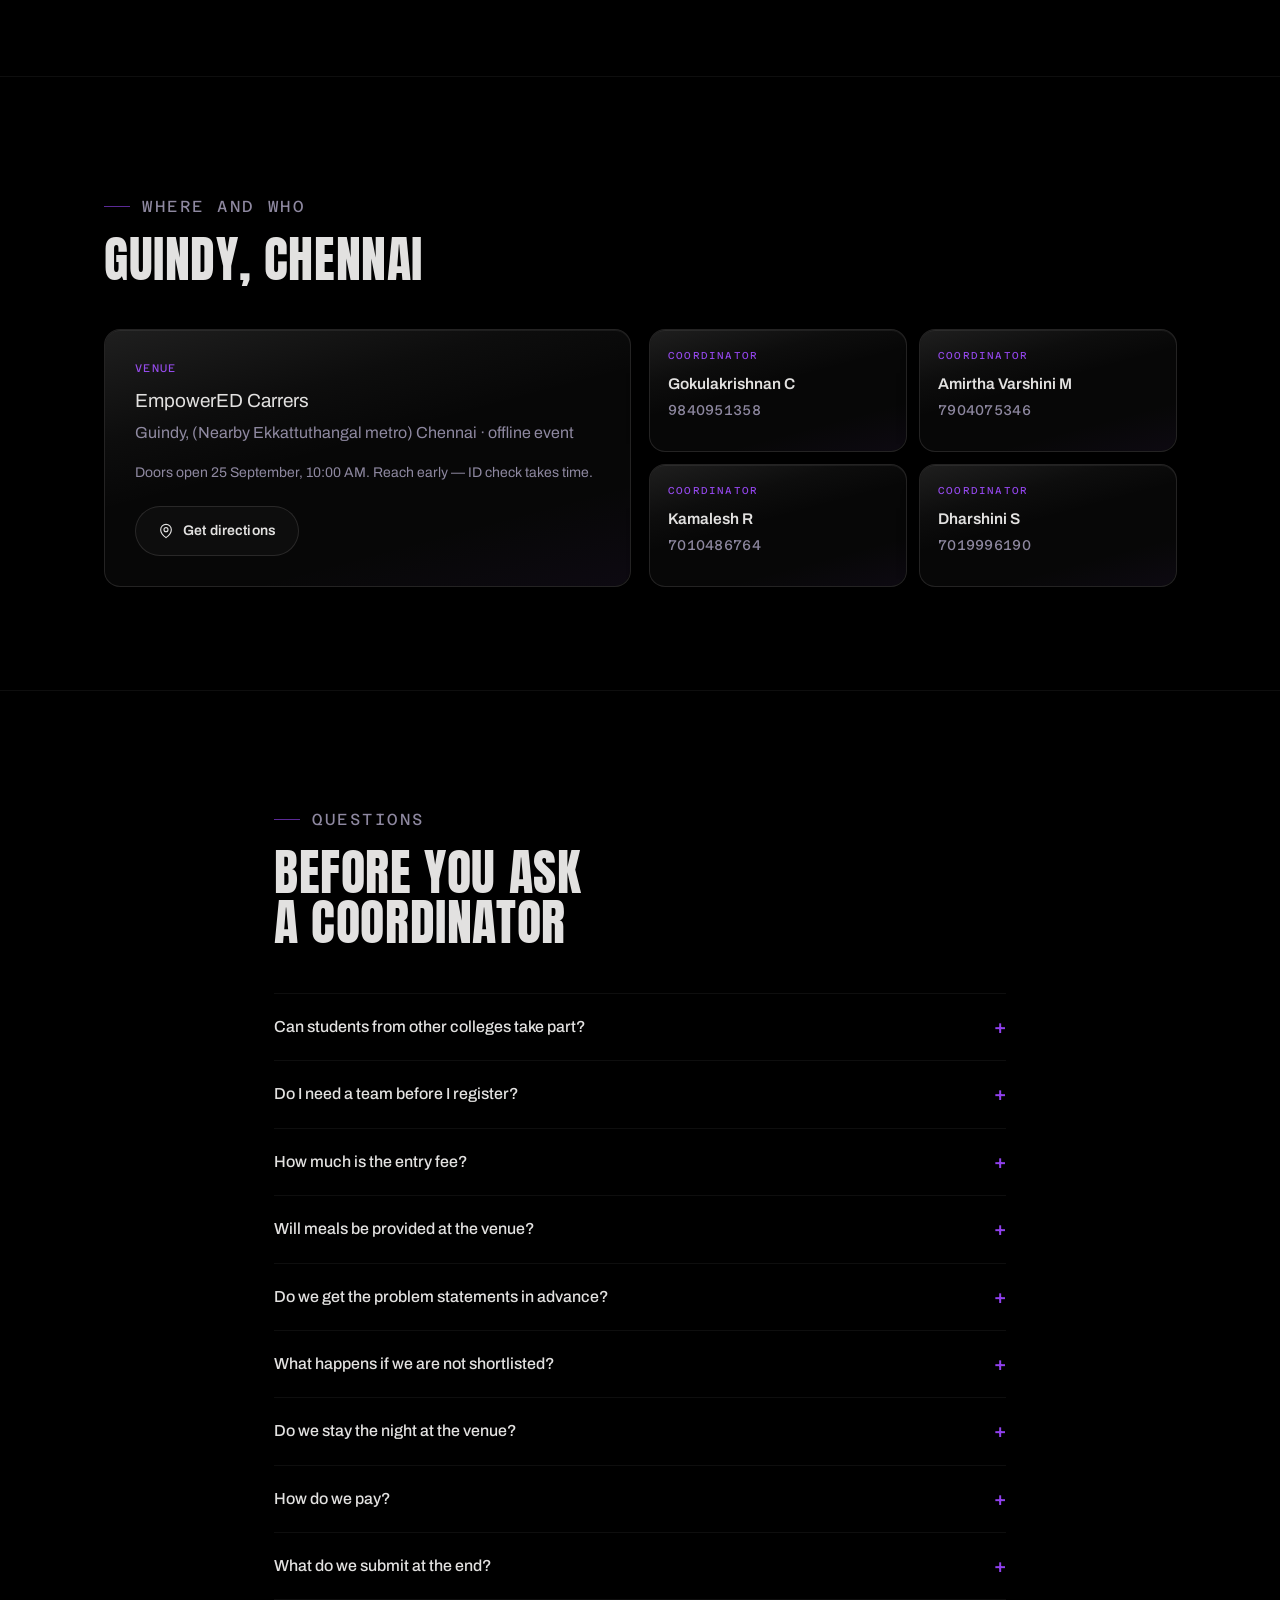
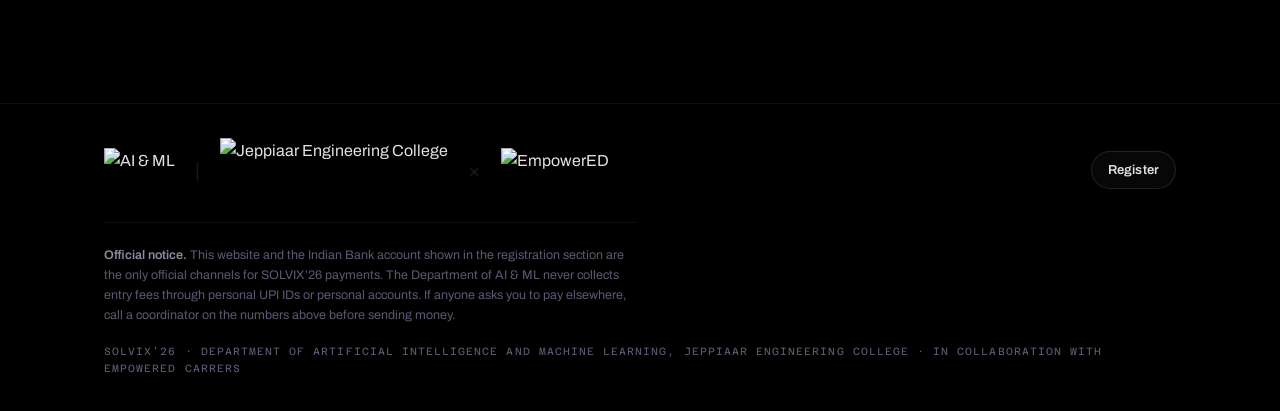
==== commit 7d763468: "Update total slots from 30 to 29" ====
--- a/index.html
+++ b/index.html
@@ -1695,7 +1695,7 @@
     </a>
     
     <div class="nav__right">
-      <span class="chip"><span class="dot dot--live"></span><b id="slotsNav">30</b>&nbsp;of 30 slots open</span>
+      <span class="chip"><span class="dot dot--live"></span><b id="slotsNav">29</b>&nbsp;of 29 slots open</span>
       <a class="btn btn--primary btn--sm" href="register.html">Register Now &nbsp;&rarr;</a>
     </div>
   </div>
@@ -2172,7 +2172,7 @@
       }
     }
 
-    const totalSlots = 30;
+    const totalSlots = 29;
     const taken = teams.filter(function(t) { return t.status !== 'rejected'; }).length;
     const remaining = Math.max(0, totalSlots - taken);
 
